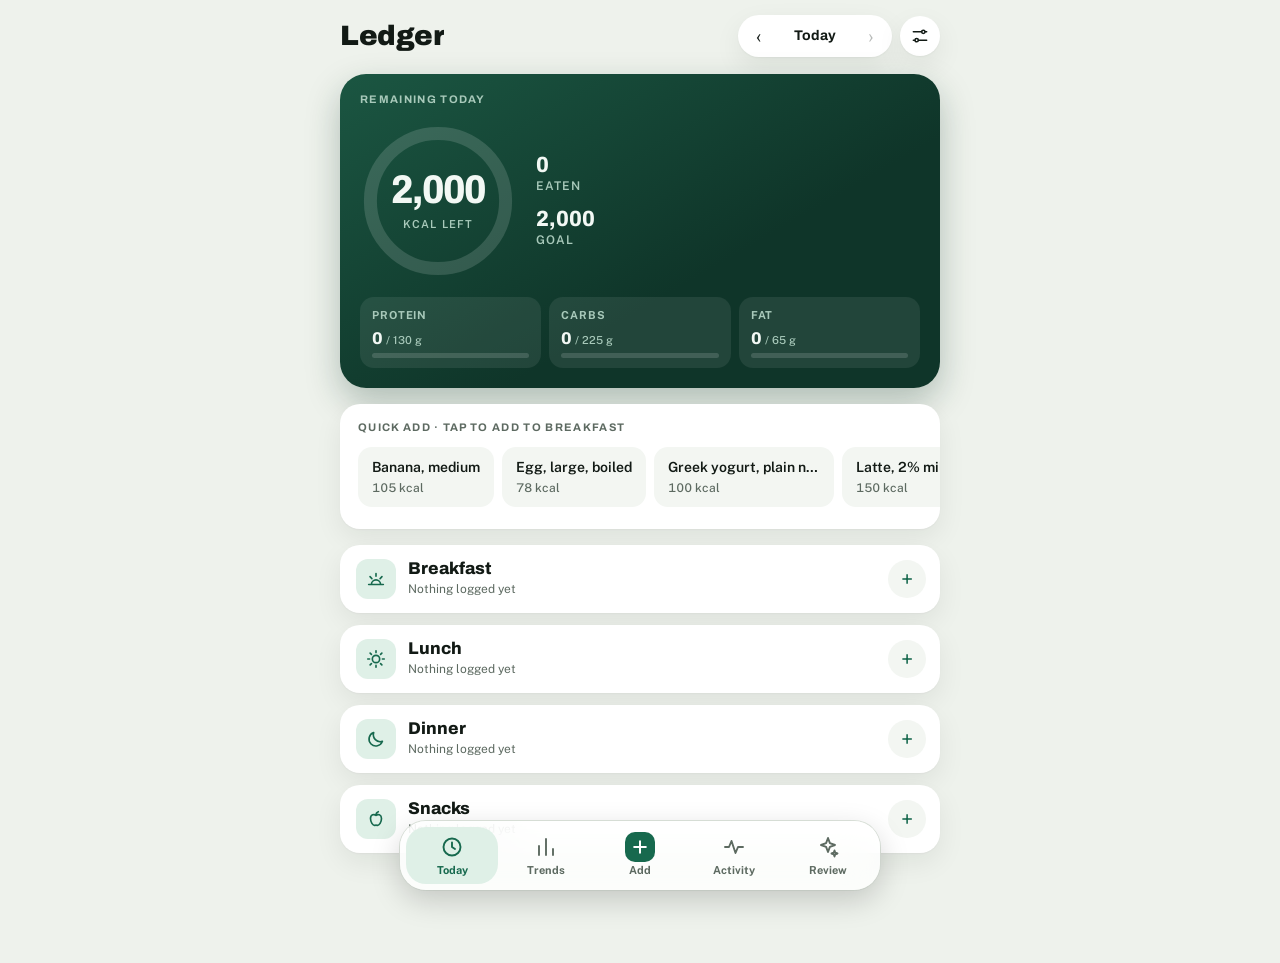
==== index.html @ 37b5a897 "Add Describe it: AI estimates a meal from a written description in English or Swedish Co-Authored-By" ====
<!doctype html>
<html lang="en">
<head>
<meta charset="utf-8">
<meta name="viewport" content="width=device-width, initial-scale=1, viewport-fit=cover">
<title>Calorie Ledger</title>
<meta name="description" content="Log meals against a daily calorie and macro goal.">
<meta name="theme-color" content="#1b6a50">
<meta name="apple-mobile-web-app-capable" content="yes">
<meta name="mobile-web-app-capable" content="yes">
<meta name="apple-mobile-web-app-status-bar-style" content="default">
<meta name="apple-mobile-web-app-title" content="Ledger">
<link rel="manifest" href="manifest.webmanifest">
<link rel="apple-touch-icon" href="icons/icon-180.png">
<link rel="icon" type="image/png" sizes="192x192" href="icons/icon-192.png">
<link rel="preconnect" href="https://fonts.googleapis.com">
<link rel="preconnect" href="https://fonts.gstatic.com" crossorigin>
<link rel="stylesheet" href="https://fonts.googleapis.com/css2?family=Archivo:wdth,wght@62..125,400..900&family=Public+Sans:wght@400;500;600;700&display=swap">
<style>
/* Layout: phone-first app. Four views (Today, Add, Trends, Settings) switched by a floating tab bar; Today leads with a deep-green summary card. */
:root{
  --paper:#eef2ec; --card:#ffffff; --ink:#121a15; --muted:#5d6a61; --line:#e0e7df; --field:#f3f6f2;
  --accent:#17694e; --accent-ink:#ffffff; --accent-soft:#dff0e7;
  --hero:#0f3529; --hero-2:#1b5642; --hero-fg:#f2f8f4; --hero-muted:#a8c9ba; --hero-track:rgba(255,255,255,.14); --hero-prog:#7be0b3; --hero-tile:rgba(255,255,255,.08);
  --protein:#c0396a; --carbs:#b98100; --fat:#2f7bc0; --protein-h:#ff9bb8; --carbs-h:#ffd166; --fat-h:#86c8ff;
  --warn:#c8402e; --warn-soft:#fbe7e3; --hero-warn:#ff9485;
  --bar:rgba(255,255,255,.82);
  --shadow:0 1px 2px rgba(18,26,21,.04),0 10px 28px rgba(18,26,21,.07);
  --display:"Archivo","Helvetica Neue",Arial,sans-serif;
  --body:"Public Sans",system-ui,-apple-system,"Segoe UI",sans-serif;
  --r:20px; --r-sm:12px; color-scheme:light;
}
@media (prefers-color-scheme: dark){:root{
  --paper:#0c100d; --card:#151b17; --ink:#e8eee9; --muted:#93a097; --line:#242d27; --field:#0f1411;
  --accent:#62cfa3; --accent-ink:#07160e; --accent-soft:#183125;
  --hero:#0f3327; --hero-2:#1a4f3d; --hero-tile:rgba(255,255,255,.07);
  --protein:#f07596; --carbs:#e6b53c; --fat:#62aee8;
  --warn:#ff7a68; --warn-soft:#3a1c18;
  --bar:rgba(21,27,23,.82);
  --shadow:0 0 0 1px rgba(255,255,255,.04); color-scheme:dark}}

*{box-sizing:border-box}
html{-webkit-text-size-adjust:100%}
body{margin:0;background:var(--paper);color:var(--ink);font:15px/1.5 var(--body);
  padding:calc(env(safe-area-inset-top,0px) + 14px) max(16px,env(safe-area-inset-right,0px)) calc(env(safe-area-inset-bottom,0px) + 110px) max(16px,env(safe-area-inset-left,0px))}
img{max-width:100%}
[hidden]{display:none!important}
.wrap{max-width:600px;margin:0 auto;display:grid;grid-template-columns:minmax(0,1fr);gap:16px}
button,input,select,textarea{font:inherit;color:inherit}
input,select,textarea{font-size:16px} /* 16px stops iOS from zooming into fields */
button{cursor:pointer;-webkit-tap-highlight-color:transparent}
:focus-visible{outline:2px solid var(--accent);outline-offset:2px}
.num{font-variant-numeric:tabular-nums}
.view{display:grid;grid-template-columns:minmax(0,1fr);gap:16px;animation:rise .28s ease both}
@keyframes rise{from{opacity:0;transform:translateY(8px)}to{opacity:1;transform:none}}

/* Top bar */
.top{display:flex;align-items:center;justify-content:space-between;gap:12px;min-height:44px}
h1{font:900 clamp(22px,6.4vw,28px)/1.05 var(--display);font-stretch:100%;letter-spacing:-.015em;margin:0;min-width:0;white-space:nowrap;overflow:hidden;text-overflow:ellipsis}
.datenav{flex:none}
.datenav{display:flex;align-items:center;gap:2px;background:var(--card);border-radius:999px;padding:3px;box-shadow:var(--shadow)}
.datenav .day{font:700 14px/1 var(--display);min-width:9ch;text-align:center;padding:0 2px}
.icon-btn{width:36px;height:36px;border-radius:50%;border:0;background:transparent;display:grid;place-items:center;font-size:20px;line-height:1}
.icon-btn:hover{background:var(--field)}
.icon-btn[disabled]{opacity:.3;cursor:default}
.pill-btn{border:0;background:var(--accent-soft);color:var(--accent);border-radius:999px;padding:8px 12px;font-size:13px;font-weight:700;margin-left:2px}
.pill-btn{display:none}
body[data-view="settings"] .datenav{display:none}

.card{background:var(--card);border-radius:var(--r);padding:18px;box-shadow:var(--shadow)}
.eyebrow{font:700 11px/1 var(--display);letter-spacing:.12em;text-transform:uppercase;color:var(--muted);margin:0 0 14px}

/* Hero summary */
.hero{background:linear-gradient(150deg,var(--hero-2),var(--hero) 62%);color:var(--hero-fg);border-radius:26px;padding:20px;box-shadow:0 14px 34px rgba(15,53,41,.28);display:grid;gap:18px}
.hero .eyebrow{color:var(--hero-muted);margin:0}
.ringbox{display:flex;align-items:center;gap:20px}
.ring{width:156px;height:156px;flex:none;position:relative}
.ring svg{width:100%;height:100%;transform:rotate(-90deg)}
.ring .track{stroke:var(--hero-track)}
.ring .prog{stroke:var(--hero-prog);transition:stroke-dashoffset .7s cubic-bezier(.2,.8,.2,1)}
.ring.over .prog{stroke:var(--hero-warn)}
.ring .center{position:absolute;inset:0;display:grid;place-content:center;text-align:center}
.ring .big{font:800 40px/1 var(--display);font-stretch:88%;letter-spacing:-.02em}
.ring .sub{font-size:11px;color:var(--hero-muted);text-transform:uppercase;letter-spacing:.1em;margin-top:6px;font-weight:600}
.ring.over .big{color:var(--hero-warn)}
.stats{display:grid;gap:12px;min-width:0;flex:1}
.stats div{display:grid}
.stats b{font:800 22px/1.1 var(--display);font-stretch:92%}
.stats span{font-size:12px;color:var(--hero-muted);text-transform:uppercase;letter-spacing:.08em;font-weight:600}
.macros{display:grid;grid-template-columns:repeat(3,minmax(0,1fr));gap:8px}
.macro{background:var(--hero-tile);border-radius:14px;padding:10px 12px;display:grid;gap:6px;min-width:0}
.macro .nm{font-size:11px;text-transform:uppercase;letter-spacing:.08em;color:var(--hero-muted);font-weight:700}
.macro .v{font:800 17px/1 var(--display)}
.macro .v small{font:500 11px var(--body);color:var(--hero-muted)}
.bar{height:5px;border-radius:3px;background:var(--hero-track);overflow:hidden}
.bar i{display:block;height:100%;border-radius:3px;transition:width .5s ease}

/* Activity */
.act-grid{display:grid;grid-template-columns:repeat(2,minmax(0,1fr));gap:12px}
.act-tile{background:var(--card);border-radius:var(--r);padding:16px;box-shadow:var(--shadow);display:grid;gap:4px}
.act-tile b{font:800 28px/1 var(--display);font-stretch:92%}
.act-tile b small{font:600 13px var(--body);color:var(--muted)}
.act-tile span{font-size:11px;color:var(--muted);text-transform:uppercase;letter-spacing:.08em;font-weight:700}
.act-tile .mbar{margin-top:6px}
.act-tile em{font-style:normal;font-size:12px;color:var(--muted)}
.act-hero{background:linear-gradient(150deg,var(--hero-2),var(--hero) 62%);color:var(--hero-fg);box-shadow:0 14px 34px rgba(15,53,41,.28)}
.act-hero span,.act-hero em,.act-hero b small{color:var(--hero-muted)}
.act-hero .mbar{background:var(--hero-track)}
.act-hero .mbar i{background:var(--hero-prog)}
.tl svg{display:block;width:100%;height:auto}
.tl text{fill:var(--muted);font:10px var(--body)}
.tl .c1{fill:var(--line)} .tl .c2{fill:color-mix(in srgb,var(--accent) 22%,var(--line))} .tl .c3{fill:color-mix(in srgb,var(--accent) 50%,var(--line))} .tl .c4{fill:var(--accent)} .tl .c5{fill:var(--carbs)}
.tl .wk{fill:none;stroke:var(--ink);stroke-width:2;stroke-linecap:round}
.legend{display:flex;flex-wrap:wrap;gap:6px 14px;font-size:12px;color:var(--muted);margin-top:10px}
.legend i{display:inline-block;width:10px;height:10px;border-radius:3px;margin-right:5px;vertical-align:-1px}
.stackbar{display:flex;height:14px;border-radius:7px;overflow:hidden;background:var(--line)}
.stackbar i{display:block;height:100%}
.zone{display:grid;grid-template-columns:auto minmax(0,1fr) auto;gap:8px;align-items:center;font-size:14px;padding:6px 0}
.zone i{width:10px;height:10px;border-radius:3px}
.zone b{font:800 14px var(--display)}
.wo{display:grid;grid-template-columns:auto minmax(0,1fr);gap:12px;align-items:center;padding:12px 0;border-top:1px solid var(--line)}
.wo:first-of-type{border-top:0;padding-top:0}
.wo:last-child{padding-bottom:0}
.wo h4{margin:0;font:800 16px/1.2 var(--display)}
.wo .when{font-size:12px;color:var(--muted)}
.wo .facts{display:flex;flex-wrap:wrap;gap:6px;margin-top:6px}
.wo .facts span{background:var(--field);border-radius:999px;padding:3px 10px;font-size:12px;font-weight:700}
.wo .facts span.int{background:var(--accent-soft);color:var(--accent);text-transform:capitalize}
.balance{display:grid;gap:10px}
.balance .row{display:grid;grid-template-columns:64px minmax(0,1fr) auto;gap:10px;align-items:center;font-size:13px}
.balance .row b{font:800 15px var(--display)}
.balance .mbar{height:10px;border-radius:5px}
.balance .mbar i{border-radius:5px}
.balance .burn i{background:var(--carbs)}
.gear{width:40px;height:40px;border-radius:50%;border:0;background:var(--card);display:grid;place-items:center;box-shadow:var(--shadow);flex:none}
.gear svg{width:20px;height:20px;stroke:var(--ink);fill:none;stroke-width:1.8;stroke-linecap:round;stroke-linejoin:round}
.gear[aria-pressed="true"]{background:var(--accent-soft)}
.gear[aria-pressed="true"] svg{stroke:var(--accent)}
.top-right{display:flex;align-items:center;gap:8px;flex:none}
button.day{border:0;background:none}

/* Oura card */
.body-head{display:flex;justify-content:space-between;align-items:baseline;gap:10px;margin-bottom:12px}
.body-head .eyebrow{margin:0}
.body-head span{font-size:12px;color:var(--muted)}
.vitals{display:grid;grid-template-columns:repeat(4,minmax(0,1fr));gap:8px}
.vital{background:var(--field);border-radius:14px;padding:10px 8px;text-align:center;display:grid;gap:3px;min-width:0}
.vital b{font:800 20px/1 var(--display)}
.vital b small{font:600 11px var(--body);color:var(--muted)}
.vital span{font-size:10px;text-transform:uppercase;letter-spacing:.08em;color:var(--muted);font-weight:700}
.vital.good b{color:var(--accent)}
.vital.bad b{color:var(--warn)}
.adjust{margin-top:12px;background:var(--accent-soft);border-radius:14px;padding:14px;display:grid;gap:8px}
.adjust .t{font:700 11px/1 var(--display);letter-spacing:.12em;text-transform:uppercase;color:var(--accent)}
.adjust .big{font:800 19px/1.25 var(--display)}
.adjust ul{margin:0;padding-left:18px;font-size:13px;line-height:1.45}
.adjust.flat{background:var(--field)}
.adjust.flat .t{color:var(--muted)}

/* Quick add */
.chips{display:flex;gap:8px;overflow-x:auto;margin:0 -18px;padding:2px 18px 4px;scrollbar-width:none;-webkit-overflow-scrolling:touch}
.chips::-webkit-scrollbar{display:none}
.chip{flex:none;border:0;background:var(--field);border-radius:14px;padding:10px 14px;font-size:14px;font-weight:600;display:grid;gap:1px;text-align:left;max-width:180px}
.chip span{white-space:nowrap;overflow:hidden;text-overflow:ellipsis}
.chip:hover{background:var(--accent-soft)}
.chip:active{transform:scale(.97)}
.chip small{color:var(--muted);font-weight:500;font-size:12px}
.chips-label{font:700 11px/1 var(--display);letter-spacing:.12em;text-transform:uppercase;color:var(--muted);margin:0 0 12px}

/* Meals */
.meals{display:grid;gap:12px}
.mealcard{background:var(--card);border-radius:var(--r);padding:14px 14px 14px 16px;box-shadow:var(--shadow)}
.meal-head{display:flex;align-items:center;gap:12px}
.meal-ico{width:40px;height:40px;border-radius:12px;background:var(--accent-soft);display:grid;place-items:center;flex:none}
.meal-ico svg{width:22px;height:22px;stroke:var(--accent);fill:none;stroke-width:1.8;stroke-linecap:round;stroke-linejoin:round}
.meal-head h3{font:800 17px/1.2 var(--display);margin:0}
.meal-head .sub{font-size:12px;color:var(--muted)}
.meal-head .grow{flex:1;min-width:0}
.meal-head .add{width:38px;height:38px;border-radius:50%;border:0;background:var(--field);color:var(--accent);font-size:22px;line-height:1;display:grid;place-items:center;flex:none}
.meal-head .add:hover{background:var(--accent-soft)}
.entries{list-style:none;margin:12px 0 0;padding:0}
.entry{display:grid;grid-template-columns:minmax(0,1fr) auto auto;gap:8px;align-items:center;padding:10px 0;border-top:1px solid var(--line)}
.entry .nm{min-width:0;overflow-wrap:anywhere;font-weight:600;line-height:1.3}
.entry .mac{font-size:12px;color:var(--muted);font-weight:400;margin-top:2px}
.entry .mac i{font-style:normal;font-weight:700}
.entry .k{font:800 16px/1 var(--display);text-align:right}
.entry .k small{display:block;font:500 10px var(--body);color:var(--muted);text-transform:uppercase;letter-spacing:.08em;margin-top:2px}
.entry .del{border:0;background:none;color:var(--muted);width:32px;height:32px;border-radius:50%;font-size:18px;margin-right:-6px}
.entry .del:hover{background:var(--warn-soft);color:var(--warn)}

/* Add view */
.tools{display:grid;grid-template-columns:repeat(3,minmax(0,1fr));gap:10px}
@media (max-width:520px){.tool-btn{padding:14px 12px}.tool-btn small{display:none}.tool-btn b{font-size:15px}}
.tool-btn{display:grid;gap:10px;border:0;background:var(--card);border-radius:var(--r);padding:16px;text-align:left;min-width:0;box-shadow:var(--shadow)}
.tool-btn:active{transform:scale(.98)}
.tool-btn[aria-expanded="true"]{background:var(--accent);color:var(--accent-ink)}
.tool-btn .ico{width:44px;height:44px;border-radius:14px;background:var(--accent-soft);display:grid;place-items:center}
.tool-btn svg{width:24px;height:24px;stroke:var(--accent);fill:none;stroke-width:1.8;stroke-linecap:round;stroke-linejoin:round}
.tool-btn b{display:block;font:800 16px/1.2 var(--display)}
.tool-btn small{display:block;font-size:12px;color:var(--muted);line-height:1.35;margin-top:2px}
.tool-btn[aria-expanded="true"] small{color:inherit;opacity:.8}
.panel{display:grid;gap:12px}
.panel h3{margin:0;font:800 17px/1.2 var(--display)}
.vh{position:absolute;width:1px;height:1px;overflow:hidden;clip:rect(0 0 0 0);white-space:nowrap}
.drop{display:flex;align-items:center;gap:14px;border:2px dashed var(--line);border-radius:16px;padding:12px;cursor:pointer;background:var(--field)}
.drop:hover,.drop.over{border-color:var(--accent)}
input[type=file]:focus-visible + .drop{outline:2px solid var(--accent);outline-offset:2px}
.drop img{width:64px;height:64px;object-fit:cover;border-radius:12px;flex:none}
.drop .ph{width:64px;height:64px;border-radius:12px;flex:none;display:grid;place-items:center;background:var(--accent-soft)}
.drop .ph svg{width:28px;height:28px;stroke:var(--accent);fill:none;stroke-width:1.8}
.drop b{display:block}
.drop > span > span{display:block;font-size:12px;color:var(--muted)}
.inline{display:flex;gap:8px;flex-wrap:wrap;align-items:end}
.inline .field{flex:1 1 160px}
.msg{font-size:13px;line-height:1.45;margin:0}
.msg.err{color:var(--warn)}
.msg.ok{color:var(--accent);font-weight:600}
.msg + .msg,.msg + .drop,.msg + button,.drop + button{margin-top:10px}
.working{display:flex;align-items:center;gap:10px;font-size:13px;color:var(--muted)}
.spin{width:16px;height:16px;border:2px solid var(--line);border-top-color:var(--accent);border-radius:50%;animation:spin .8s linear infinite;flex:none}
@keyframes spin{to{transform:rotate(360deg)}}

.addform{display:grid;gap:14px}
.field{display:grid;gap:5px;min-width:0}
.field label{font-size:12px;font-weight:600;color:var(--muted)}
.field input,.field select{width:100%;border:1.5px solid transparent;background:var(--field);border-radius:var(--r-sm);padding:11px 12px;min-width:0}
.field input:focus,.field select:focus,textarea:focus{border-color:var(--accent);outline:none;background:var(--card)}
.search input{padding-left:40px;background-image:url("data:image/svg+xml,%3Csvg xmlns='http://www.w3.org/2000/svg' viewBox='0 0 24 24' fill='none' stroke='%237b877f' stroke-width='2' stroke-linecap='round'%3E%3Ccircle cx='11' cy='11' r='6.5'/%3E%3Cpath d='M16 16l4.5 4.5'/%3E%3C/svg%3E");background-repeat:no-repeat;background-position:12px center;background-size:18px}
.qty{display:grid;grid-template-columns:90px minmax(0,1fr) 130px;gap:10px}
.qty.nounit{grid-template-columns:90px minmax(0,1fr)}
.qty.nounit .unitfield{display:none}
.grid-nums{display:grid;grid-template-columns:repeat(4,minmax(0,1fr));gap:10px}
@media (max-width:520px){.grid-nums{grid-template-columns:repeat(2,minmax(0,1fr))}.qty{grid-template-columns:80px minmax(0,1fr)}.qty .mealfield{grid-column:1/-1}.qty.nounit .mealfield{grid-column:auto}}
.namefield{position:relative}
.suggest{position:absolute;z-index:5;left:0;right:0;top:100%;margin-top:6px;background:var(--card);border:1px solid var(--line);border-radius:16px;box-shadow:0 14px 36px rgba(0,0,0,.2);max-height:340px;overflow:auto;padding:6px}
.suggest button{display:flex;justify-content:space-between;gap:10px;width:100%;text-align:left;border:0;background:none;padding:10px;border-radius:10px;font-size:14px}
.suggest button:hover,.suggest button:focus{background:var(--accent-soft);outline:none}
.suggest small{color:var(--muted);white-space:nowrap}
.suggest .alt{display:block;font-size:12px;color:var(--muted);white-space:normal}
.suggest .tag{font-size:10px;text-transform:uppercase;letter-spacing:.08em;color:var(--accent);margin-right:6px;font-weight:700}
.suggest .head{font-size:11px;text-transform:uppercase;letter-spacing:.1em;color:var(--muted);padding:8px 10px 4px;font-weight:700}
.suggest .online{color:var(--accent);font-weight:700;justify-content:flex-start;gap:8px}
.suggest .note{font-size:12px;color:var(--muted);padding:6px 10px;margin:0}
.suggest .working{padding:10px}
.primary{background:var(--accent);color:var(--accent-ink);border:0;border-radius:14px;padding:13px 18px;font-weight:700}
.primary:hover{filter:brightness(1.07)}
.primary:active{transform:scale(.98)}
.primary[disabled]{opacity:.5;cursor:default;filter:none}
.primary.wide{width:100%;font-size:16px;padding:15px 18px}
.ghost{border:0;background:var(--field);border-radius:14px;padding:12px 14px;font-weight:600;font-size:14px}
.ghost:hover{background:var(--accent-soft)}
.hint{font-size:12px;color:var(--muted)}

/* AI results */
.items{display:grid;gap:8px}
.item{display:grid;grid-template-columns:auto minmax(0,1fr);gap:4px 10px;align-items:start;background:var(--field);border-radius:14px;padding:10px}
.item.off{opacity:.5}
.item input[type=checkbox]{margin-top:10px;width:20px;height:20px;accent-color:var(--accent)}
.item .nm-row{display:flex;gap:8px;align-items:baseline;flex-wrap:wrap}
.item .nm-row input{flex:1 1 180px;font-weight:600}
.item .portion{font-size:12px;color:var(--muted)}
.item .nums{display:grid;grid-template-columns:repeat(4,minmax(0,1fr));gap:6px;margin-top:6px}
.item input.sm{width:100%;border:1px solid var(--line);background:var(--card);border-radius:8px;padding:6px 7px;min-width:0}
.item label.u{font-size:10px;text-transform:uppercase;letter-spacing:.08em;color:var(--muted);display:grid;gap:2px}
.conf{display:inline-block;font-size:11px;font-weight:700;letter-spacing:.06em;text-transform:uppercase;padding:2px 8px;border-radius:999px;background:var(--accent-soft);color:var(--accent)}
.conf.low{background:var(--warn-soft);color:var(--warn)}
.res-foot{display:flex;flex-wrap:wrap;justify-content:space-between;align-items:center;gap:10px;margin-top:10px}
.res-foot .tot{font-weight:700}
textarea.note{width:100%;border:1.5px solid transparent;background:var(--field);border-radius:var(--r-sm);padding:11px 12px;resize:vertical;min-height:46px}

/* Trends */
.tiles{display:grid;grid-template-columns:repeat(3,minmax(0,1fr));gap:12px}
.tile{background:var(--card);border-radius:var(--r);padding:14px;box-shadow:var(--shadow);display:grid;gap:4px}
.tile b{font:800 24px/1 var(--display);font-stretch:92%}
.tile b small{font:500 12px var(--body);color:var(--muted)}
.tile span{font-size:11px;color:var(--muted);text-transform:uppercase;letter-spacing:.08em;font-weight:700}
.week-head{display:flex;justify-content:space-between;align-items:baseline;flex-wrap:wrap;gap:6px 16px;margin-bottom:6px}
.week-head .avg{font-size:13px;color:var(--muted)}
.chart svg{display:block;width:100%;height:auto}
.chart text{fill:var(--muted);font:11px var(--body)}
.chart .val{fill:var(--ink);font-weight:700;font-size:10px}
.chart .gridl{stroke:var(--line)}
.chart .goal{stroke:var(--ink);stroke-dasharray:5 4;stroke-width:1.5}
.chart .goal-t{fill:var(--ink);font-weight:700}
.chart .b{fill:var(--accent);opacity:.45;cursor:pointer}
.chart .b.over{fill:var(--warn)}
.chart .b.sel{opacity:1}
.chart .dl.sel{fill:var(--ink);font-weight:700}

/* Micronutrients */
.micro-grid{display:grid;gap:12px}
.mrow{display:grid;gap:5px}
.mrow .mtop{display:flex;justify-content:space-between;align-items:baseline;gap:10px;font-size:14px}
.mrow .mtop b{font-weight:700}
.mrow .mtop span{color:var(--muted);font-size:13px}
.mrow .mtop .pc{font:800 13px/1 var(--display);color:var(--ink);margin-left:8px}
.mbar{height:6px;border-radius:3px;background:var(--line);overflow:hidden}
.mbar i{display:block;height:100%;border-radius:3px;background:var(--accent);transition:width .4s ease}
.mrow.lowish .mbar i{background:var(--carbs)}
.mrow.over .mbar i{background:var(--warn)}
.mrow.over .pc{color:var(--warn)}
.msub{font:700 11px/1 var(--display);letter-spacing:.12em;text-transform:uppercase;color:var(--muted);margin:8px 0 0}

/* Nutrition Facts label */
.label{background:var(--card);border:2px solid var(--ink);padding:8px 12px 12px;font-family:var(--display);color:var(--ink);border-radius:4px}
.label h2{font:900 38px/1 var(--display);font-stretch:70%;margin:0;letter-spacing:-.01em}
.label .date{font:400 14px/1.3 var(--body);border-bottom:1px solid var(--ink);padding:2px 0 4px}
.label .thick{border-top:10px solid var(--ink);margin-top:2px}
.label .med{border-top:5px solid var(--ink)}
.label .amt{font-weight:800;font-size:12px;padding-top:4px}
.label .cal{display:flex;justify-content:space-between;align-items:baseline;padding-bottom:2px}
.label .cal span:first-child{font:900 26px/1.1 var(--display);font-stretch:85%}
.label .cal span:last-child{font:900 38px/1 var(--display);font-stretch:85%}
.label .dvh{font-weight:800;font-size:12px;text-align:right;padding:3px 0;border-bottom:1px solid var(--ink)}
.label .ln{display:flex;justify-content:space-between;font-size:14px;padding:3px 0;border-bottom:1px solid var(--ink)}
.label .ln b,.label .ln .pct{font-weight:800}
.label .ln .pct.hi{color:var(--warn)}
.label .ln.last{border-bottom:0}
.label .foot{font:400 11px/1.4 var(--body);padding-top:6px}

/* Review */
.rv-head{display:flex;align-items:center;gap:16px}
.score{width:92px;height:92px;flex:none;position:relative}
.score svg{width:100%;height:100%;transform:rotate(-90deg)}
.score .track{stroke:var(--line)}
.score .prog{stroke:var(--accent)}
.score.mid .prog{stroke:var(--carbs)}
.score.low .prog{stroke:var(--warn)}
.score .n{position:absolute;inset:0;display:grid;place-content:center;text-align:center;font:800 28px/1 var(--display)}
.score .n small{display:block;font:600 10px var(--body);color:var(--muted);letter-spacing:.08em;text-transform:uppercase;margin-top:3px}
.rv-head h2{font:800 20px/1.2 var(--display);margin:0;text-wrap:balance}
.rv-head p{margin:4px 0 0;font-size:12px;color:var(--muted)}
.rv-sec{display:grid;gap:10px}
.rv-sec h3{font:700 11px/1 var(--display);letter-spacing:.12em;text-transform:uppercase;color:var(--muted);margin:0}
.rv-list{list-style:none;margin:0;padding:0;display:grid;gap:8px}
.rv-list li{display:grid;grid-template-columns:auto minmax(0,1fr);gap:10px;align-items:start;line-height:1.4}
.rv-list li::before{content:"";width:8px;height:8px;border-radius:50%;background:var(--accent);margin-top:7px}
.gap{background:var(--field);border-radius:14px;padding:12px 14px;display:grid;gap:6px}
.gap b{font:800 16px/1.2 var(--display)}
.gap p{margin:0;font-size:14px;line-height:1.45}
.gap .foods{display:flex;flex-wrap:wrap;gap:6px;margin-top:2px}
.gap .foods span{background:var(--accent-soft);color:var(--accent);border-radius:999px;padding:4px 10px;font-size:12px;font-weight:700}
.next{background:var(--accent-soft);border-radius:14px;padding:14px;line-height:1.45}
.next b{display:block;font:700 11px/1 var(--display);letter-spacing:.12em;text-transform:uppercase;color:var(--accent);margin-bottom:6px}
.stale{background:var(--warn-soft);color:var(--warn);border-radius:12px;padding:10px 12px;font-size:13px;font-weight:600}

/* Settings */
.two{display:grid;grid-template-columns:repeat(2,minmax(0,1fr));gap:10px}
.sugg{background:var(--accent-soft);border-radius:14px;padding:14px;display:grid;gap:10px}
.sugg b.t{font:700 11px/1 var(--display);letter-spacing:.12em;text-transform:uppercase;color:var(--accent)}
.sugg .nums{font:800 18px/1.3 var(--display)}
.sugg p{margin:0;font-size:13px;line-height:1.45}
.stack{display:grid;gap:14px}
.three{display:grid;grid-template-columns:repeat(3,minmax(0,1fr));gap:10px}
.row-btns{display:flex;gap:8px;flex-wrap:wrap}
.keystate{font-size:12px;font-weight:600}
.keystate.on{color:var(--accent)}
.keystate.off{color:var(--muted)}
.credit{font-size:12px;color:var(--muted);text-align:center;margin:0}
.credit a{color:inherit}

/* Tab bar */
.tabbar{position:fixed;left:50%;transform:translateX(-50%);bottom:calc(env(safe-area-inset-bottom,0px) + 10px);width:min(480px,calc(100% - 20px));z-index:40;
  display:grid;grid-template-columns:repeat(5,1fr);gap:2px;padding:6px;border-radius:26px;background:var(--bar);
  -webkit-backdrop-filter:saturate(1.6) blur(18px);backdrop-filter:saturate(1.6) blur(18px);box-shadow:0 10px 30px rgba(0,0,0,.18),0 0 0 1px var(--line)}
.tabbar button{border:0;background:none;border-radius:20px;padding:8px 4px 6px;display:grid;justify-items:center;gap:3px;font-size:11px;font-weight:700;color:var(--muted)}
.tabbar svg{width:24px;height:24px;stroke:currentColor;fill:none;stroke-width:1.9;stroke-linecap:round;stroke-linejoin:round}
.tabbar button[aria-current="page"]{color:var(--accent);background:var(--accent-soft)}
.tabbar button.plus .bubble{width:30px;height:30px;border-radius:10px;background:var(--accent);display:grid;place-items:center;margin:-3px 0}
.tabbar button.plus .bubble svg{stroke:var(--accent-ink);width:20px;height:20px;stroke-width:2.4}

/* Scanner overlay */
.scanner{position:fixed;inset:0;z-index:50;background:#000;display:grid;grid-template-rows:1fr auto}
.scanner video{width:100%;height:100%;object-fit:cover;grid-row:1/3;grid-column:1}
.scan-frame{grid-row:1;grid-column:1;align-self:center;justify-self:center;width:min(80vw,420px);aspect-ratio:1.8;border:3px solid #fff;border-radius:18px;box-shadow:0 0 0 100vmax rgba(0,0,0,.45);position:relative}
.scan-frame::after{content:"";position:absolute;left:8%;right:8%;top:50%;height:2px;background:#7be0b3;box-shadow:0 0 12px #7be0b3;animation:sweep 1.6s ease-in-out infinite alternate}
@keyframes sweep{from{transform:translateY(-38px)}to{transform:translateY(38px)}}
.scan-bar{grid-row:2;grid-column:1;position:relative;padding:16px 16px calc(16px + env(safe-area-inset-bottom,0px));background:rgba(0,0,0,.72);color:#fff;display:grid;gap:12px;text-align:center}
.scan-bar p{margin:0;font-size:15px}
.scan-bar .row-btns{justify-content:center}
.scan-bar button{border:1px solid rgba(255,255,255,.5);background:transparent;color:#fff;border-radius:999px;padding:10px 22px;font-weight:600}

/* Toast */
.toast{position:fixed;left:50%;bottom:calc(env(safe-area-inset-bottom,0px) + 92px);transform:translate(-50%,20px);background:var(--ink);color:var(--paper);padding:11px 14px 11px 16px;border-radius:14px;display:flex;align-items:center;gap:14px;font-size:14px;opacity:0;pointer-events:none;transition:.25s;max-width:calc(100% - 32px);z-index:60;box-shadow:0 10px 30px rgba(0,0,0,.25)}
.toast.show{opacity:1;transform:translate(-50%,0);pointer-events:auto}
.toast button{border:0;background:none;color:var(--paper);font-weight:700;text-decoration:underline;padding:4px}
@media (prefers-reduced-motion:reduce){*{transition:none!important;animation:none!important}}
</style>
</head>
<body data-view="today">
<div class="wrap">
  <header class="top">
    <h1 id="viewTitle">Calorie Ledger</h1>
    <div class="top-right">
      <div class="datenav">
        <button class="icon-btn" id="prev" aria-label="Previous day">‹</button>
        <button type="button" class="day" id="dayLabel" title="Back to today">Today</button>
        <button class="icon-btn" id="next" aria-label="Next day">›</button>
        <button class="pill-btn" id="today">Today</button>
      </div>
      <button type="button" class="gear" id="settingsBtn" aria-label="Settings" aria-pressed="false"><svg viewBox="0 0 24 24"><path d="M4 7h10M18 7h2M4 17h2M10 17h10"/><circle cx="16" cy="7" r="2"/><circle cx="8" cy="17" r="2"/></svg></button>
    </div>
  </header>

  <!-- TODAY -->
  <main class="view" id="view-today">
    <section class="hero" aria-label="Daily summary">
      <p class="eyebrow" id="ringEyebrow">Remaining today</p>
      <div class="ringbox">
        <div class="ring" id="ring">
          <svg viewBox="0 0 120 120"><circle class="track" cx="60" cy="60" r="52" fill="none" stroke-width="10"/><circle class="prog" id="ringProg" cx="60" cy="60" r="52" fill="none" stroke-width="10" stroke-linecap="round"/></svg>
          <div class="center"><div class="big num" id="ringBig">0</div><div class="sub" id="ringSub">kcal left</div></div>
        </div>
        <div class="stats num" id="stats"></div>
      </div>
      <div class="macros" id="macros"></div>
    </section>

    <section class="card" id="bodyCard" hidden></section>

    <section class="card">
      <p class="chips-label" id="chipsLabel">Quick add</p>
      <div class="chips" id="chips"></div>
    </section>

    <div class="meals" id="meals"></div>
  </main>

  <!-- ADD -->
  <main class="view" id="view-add" hidden>
    <div class="tools">
      <button type="button" class="tool-btn" id="openBarcode" aria-expanded="false" aria-controls="panelBarcode">
        <span class="ico"><svg viewBox="0 0 24 24"><path d="M3 7V4h3M18 4h3v3M21 17v3h-3M6 20H3v-3M7 8v8M10 8v8M13 8v8M16 8v8"/></svg></span>
        <span><b>Scan barcode</b><small>Swedish and international products</small></span>
      </button>
      <button type="button" class="tool-btn" id="openPhoto" aria-expanded="false" aria-controls="panelPhoto">
        <span class="ico"><svg viewBox="0 0 24 24"><path d="M4 8h3l2-3h6l2 3h3v11H4z"/><circle cx="12" cy="13" r="3.5"/></svg></span>
        <span><b>Snap a meal</b><small>AI estimates from a photo</small></span>
      </button>
      <button type="button" class="tool-btn" id="openText" aria-expanded="false" aria-controls="panelText">
        <span class="ico"><svg viewBox="0 0 24 24"><path d="M4 5h16v11H9l-5 4zM8 9h8M8 12h5"/></svg></span>
        <span><b>Describe it</b><small>AI estimates from your words</small></span>
      </button>
    </div>

    <section class="card panel" id="panelBarcode" hidden>
      <h3>Scan a barcode</h3>
      <button type="button" class="primary wide" id="startScan">Open camera scanner</button>
      <input type="file" id="bcFile" class="vh" accept="image/*">
      <label class="drop" for="bcFile" id="bcDrop">
        <span class="ph"><svg viewBox="0 0 24 24"><path d="M4 5h16v14H4zM8 15l3-3 2 2 3-4 2 5"/></svg></span>
        <span><b>Or use a photo of the barcode</b><span>From your camera roll or files.</span></span>
      </label>
      <div class="inline">
        <div class="field"><label for="bcCode">Or type the number</label><input id="bcCode" inputmode="numeric" autocomplete="off" placeholder="e.g. 3017624010701"></div>
        <button type="button" class="ghost" id="bcLookup">Look up</button>
      </div>
      <div id="bcOut"></div>
    </section>

    <section class="card panel" id="panelPhoto" hidden>
      <h3>Estimate a meal from a photo</h3>
      <div id="photoNoKey" hidden><p class="msg">Meal photos need a free Google Gemini key. <button type="button" class="ghost" id="gotoKey" style="margin-left:6px">Add your key</button></p></div>
      <input type="file" id="mealFile" class="vh" accept="image/*">
      <label class="drop" for="mealFile" id="mealDrop">
        <span class="ph" id="mealThumb"><svg viewBox="0 0 24 24"><path d="M4 8h3l2-3h6l2 3h3v11H4z"/><circle cx="12" cy="13" r="3.5"/></svg></span>
        <span><b id="mealDropTitle">Take or choose a photo of your meal</b><span>Shoot from above with the whole plate in view.</span></span>
      </label>
      <div class="field"><label for="mealNote">Anything the photo can't show (optional)</label><textarea id="mealNote" class="note" rows="1" placeholder="e.g. cooked in butter, large bowl, dressing on the side"></textarea></div>
      <div class="inline"><button type="button" class="primary" id="mealGo" disabled>Estimate calories</button><button type="button" class="ghost" id="mealStop" hidden>Stop</button></div>
      <div id="mealOut"></div>
    </section>

    <section class="card panel" id="panelText" hidden>
      <h3>Describe what you ate</h3>
      <div id="textNoKey" hidden><p class="msg">This needs a free Google Gemini key. <button type="button" class="ghost" id="textGotoKey" style="margin-left:6px">Add your key</button></p></div>
      <div class="field"><label for="descText">In English or Swedish. Amounts help, but aren't required.</label><textarea id="descText" class="note" rows="3" placeholder="e.g. två stekta ägg, en skiva rågbröd med smör och ost, ett glas mjölk"></textarea></div>
      <div class="inline"><button type="button" class="primary" id="descGo" disabled>Estimate calories</button><button type="button" class="ghost" id="descStop" hidden>Stop</button></div>
      <div id="descOut"></div>
    </section>

    <section class="card">
      <form class="addform" id="addForm" autocomplete="off">
        <div class="field namefield search">
          <label for="fName">Food</label>
          <input id="fName" placeholder="Search foods, or type your own" enterkeyhint="search" required>
          <div class="suggest" id="suggest" hidden></div>
        </div>
        <div class="qty nounit" id="qtyRow">
          <div class="field"><label for="fServ" id="fServLabel">Servings</label><input id="fServ" type="number" min="0" step="any" value="1" inputmode="decimal"></div>
          <div class="field unitfield"><label for="fUnit">Unit</label><select id="fUnit"></select></div>
          <div class="field mealfield"><label for="fMeal">Meal</label>
            <select id="fMeal"><option value="breakfast">Breakfast</option><option value="lunch">Lunch</option><option value="dinner">Dinner</option><option value="snacks">Snacks</option></select>
          </div>
        </div>
        <div class="grid-nums">
          <div class="field"><label for="fKcal" id="fKcalLabel">Calories / serving</label><input id="fKcal" type="number" min="0" step="any" inputmode="decimal" required></div>
          <div class="field"><label for="fP">Protein (g)</label><input id="fP" type="number" min="0" step="any" inputmode="decimal"></div>
          <div class="field"><label for="fC">Carbs (g)</label><input id="fC" type="number" min="0" step="any" inputmode="decimal"></div>
          <div class="field"><label for="fF">Fat (g)</label><input id="fF" type="number" min="0" step="any" inputmode="decimal"></div>
        </div>
        <button class="primary wide" id="addBtn" type="submit">Add to Breakfast</button>
        <span class="hint" id="servingHint">Type a food name in Swedish or English. Results come from the Swedish food database.</span>
      </form>
    </section>
  </main>

  <!-- TRENDS -->
  <main class="view" id="view-trends" hidden>
    <div class="tiles" id="tiles"></div>
    <section class="card">
      <div class="week-head">
        <p class="eyebrow" style="margin:0">7 days</p>
        <span class="avg num" id="avg"></span>
      </div>
      <div class="chart" id="chart"></div>
    </section>
    <section class="card">
      <div class="week-head"><p class="eyebrow" style="margin:0">Micronutrients</p><span class="avg" id="microDay"></span></div>
      <div id="micros2"></div>
    </section>
    <section class="label" aria-label="Nutrition facts for the day" id="label"></section>
  </main>

  <!-- ACTIVITY -->
  <main class="view" id="view-activity" hidden><div id="actOut" class="view" style="animation:none"></div></main>

  <!-- REVIEW -->
  <main class="view" id="view-review" hidden>
    <section class="card stack">
      <p class="eyebrow" style="margin:0">Coach setup</p>
      <div class="field"><label for="rvFocus">What are you optimising for?</label>
        <select id="rvFocus">
          <option value="overall energy and health">Overall energy and health</option>
          <option value="building muscle">Building muscle</option>
          <option value="losing fat while keeping muscle">Losing fat, keeping muscle</option>
          <option value="strength training performance">Strength training</option>
          <option value="endurance training performance">Endurance training</option>
          <option value="mental focus and steady energy">Mental focus</option>
        </select>
      </div>
      <div class="field"><label for="rvAbout">Anything about this day? (optional)</label><textarea id="rvAbout" class="note" rows="2" placeholder="e.g. trained legs this morning, slept badly, long run tomorrow"></textarea></div>
      <button type="button" class="primary wide" id="rvGo">Review my day</button>
      <div id="rvNoKey" hidden><p class="msg">Reviews need a free Google Gemini key. <button type="button" class="ghost" id="rvGotoKey" style="margin-left:6px">Add your key</button></p></div>
    </section>
    <div id="rvOut" class="view" style="animation:none"></div>
  </main>

  <!-- SETTINGS -->
  <main class="view" id="view-settings" hidden>
    <section class="card">
      <p class="eyebrow">About you</p>
      <form class="stack" id="profileForm">
        <div class="two">
          <div class="field"><label for="pfSex">Sex</label>
            <select id="pfSex"><option value="">Prefer not to say</option><option value="male">Male</option><option value="female">Female</option></select></div>
          <div class="field"><label for="pfAge">Age</label><input id="pfAge" type="number" min="10" max="110" step="1" inputmode="numeric" placeholder="years"></div>
        </div>
        <div class="two">
          <div class="field"><label for="pfUnits">Units</label>
            <select id="pfUnits"><option value="metric">Metric (kg, cm)</option><option value="imperial">Imperial (lb, ft)</option></select></div>
          <div class="field"><label for="pfWeight" id="pfWeightLabel">Weight (kg)</label><input id="pfWeight" type="number" min="0" step="any" inputmode="decimal"></div>
        </div>
        <div class="two" id="pfMetricH">
          <div class="field"><label for="pfHeight">Height (cm)</label><input id="pfHeight" type="number" min="0" step="any" inputmode="decimal"></div>
        </div>
        <div class="two" id="pfImperialH" hidden>
          <div class="field"><label for="pfFt">Height (ft)</label><input id="pfFt" type="number" min="0" step="1" inputmode="numeric"></div>
          <div class="field"><label for="pfIn">and inches</label><input id="pfIn" type="number" min="0" max="11.9" step="any" inputmode="decimal"></div>
        </div>
        <div class="field"><label for="pfActivity">Activity level</label>
          <select id="pfActivity">
            <option value="sedentary">Mostly sitting, little exercise</option>
            <option value="light">Light: exercise 1–2 days a week</option>
            <option value="moderate">Moderate: exercise 3–5 days a week</option>
            <option value="very">Very active: hard exercise 6–7 days a week</option>
            <option value="athlete">Athlete: training twice a day or physical job</option>
          </select></div>
        <div class="field"><label for="pfNotes">Diet, allergies or anything else the AI should know (optional)</label><textarea id="pfNotes" class="note" rows="2" placeholder="e.g. vegetarian, lactose intolerant, training for a half marathon"></textarea></div>
        <div class="row-btns">
          <button class="primary" type="submit">Save</button>
          <button class="ghost" type="button" id="pfCalc">Calculate my targets</button>
        </div>
        <div id="pfOut"></div>
        <span class="hint">Used to set your vitamin and mineral targets and to personalise the AI review. Stored on this device; sent to the AI only when you run a review or calculate targets with a key saved.</span>
      </form>
    </section>

    <section class="card">
      <p class="eyebrow">Daily targets</p>
      <form class="stack" id="targetForm">
        <div class="field"><label for="tGoal">Calories (kcal)</label><input id="tGoal" type="number" min="800" max="8000" step="10" inputmode="numeric" required></div>
        <div class="three">
          <div class="field"><label for="tP">Protein (g)</label><input id="tP" type="number" min="0" step="1" inputmode="numeric"></div>
          <div class="field"><label for="tC">Carbs (g)</label><input id="tC" type="number" min="0" step="1" inputmode="numeric"></div>
          <div class="field"><label for="tF">Fat (g)</label><input id="tF" type="number" min="0" step="1" inputmode="numeric"></div>
        </div>
        <div class="row-btns">
          <button class="primary" type="submit">Save targets</button>
          <button class="ghost" type="button" id="suggestMacros">Split 30 / 45 / 25</button>
        </div>
        <span class="hint">The split button sets protein, carbs and fat to 30%, 45% and 25% of your calorie goal.</span>
      </form>
    </section>

    <section class="card" id="ouraCard">
      <p class="eyebrow">Oura ring and device sync</p>
      <form class="stack" id="ouraForm">
        <div class="field"><label for="ghRepo">Your private GitHub repo</label><input id="ghRepo" autocomplete="off" autocapitalize="off" spellcheck="false" placeholder="Optimal1100/oura-data"></div>
        <div class="field"><label for="ghToken">GitHub token for that repo (Contents: Read and write)</label><input id="ghToken" type="password" autocomplete="off" spellcheck="false" placeholder="github_pat_…"></div>
        <div class="row-btns"><button class="primary" type="submit" id="ouraConnect">Connect</button><button class="ghost" type="button" id="ouraDisconnect" hidden>Disconnect</button></div>
        <p class="msg" id="ouraMsg"></p>
        <p class="msg" id="syncMsg"></p>
        <span class="hint">This one repo does two jobs. Your Mac uploads your Oura summary to it every 2 hours. And every device where you enter the same repo and a read-and-write token keeps the same food log, targets and details, stored in the repo as ledger.json. API keys are never synced. The token stays on this device and is sent only to GitHub.</span>
      </form>
    </section>

    <section class="card" id="keysCard">
      <p class="eyebrow">AI and food databases</p>
      <form class="stack" id="keyForm">
        <div class="field">
          <label for="kGemini">Google Gemini API key (free, for meal photos and label reading)</label>
          <input id="kGemini" type="password" autocomplete="off" spellcheck="false" placeholder="AIza…">
          <span class="keystate" id="kState"></span>
        </div>
        <div class="field">
          <label for="kAnthropic">Anthropic API key (optional, paid; used instead of Gemini if set)</label>
          <input id="kAnthropic" type="password" autocomplete="off" spellcheck="false" placeholder="sk-ant-…">
        </div>
        <div class="field">
          <label for="kUsda">USDA FoodData Central key (optional)</label>
          <input id="kUsda" type="password" autocomplete="off" spellcheck="false" placeholder="Leave blank to use the shared demo key">
        </div>
        <div class="row-btns"><button class="primary" type="submit">Save keys</button><button class="ghost" type="button" id="aiTest">Test AI</button><button class="ghost" type="button" id="clearKeys">Remove keys</button></div>
        <div id="aiTestOut"></div>
        <span class="hint">Keys stay on this device and are sent only to the service they belong to. Get a free Gemini key at aistudio.google.com/apikey (no card needed). On the free tier, Google may use your photos to improve its products. Food search works without a USDA key, but the shared one only allows a handful of searches an hour; a free personal key from api.data.gov/signup allows 1,000.</span>
      </form>
    </section>

    <section class="card">
      <p class="eyebrow">Your data</p>
      <div class="stack">
        <p class="msg" id="dataInfo"></p>
        <div class="row-btns">
          <button class="ghost" type="button" id="exportBtn">Export backup</button>
          <input type="file" id="importFile" class="vh" accept="application/json,.json">
          <label class="ghost" for="importFile" style="cursor:pointer">Import backup</label>
        </div>
        <p class="msg" id="dataMsg"></p>
      </div>
    </section>
    <p class="credit">Food data from <a href="https://www.livsmedelsverket.se/livsmedelsdatabasen" target="_blank" rel="noopener">Livsmedelsverkets livsmedelsdatabas</a> (CC BY 4.0), <a href="https://world.openfoodfacts.org" target="_blank" rel="noopener">Open Food Facts</a> (ODbL) and <a href="https://fdc.nal.usda.gov" target="_blank" rel="noopener">USDA FoodData Central</a>.</p>
  </main>
</div>

<nav class="tabbar" aria-label="Sections">
  <button type="button" data-tab="today"><svg viewBox="0 0 24 24"><circle cx="12" cy="12" r="8.5"/><path d="M12 7.5V12l3 2"/></svg>Today</button>
  <button type="button" data-tab="trends"><svg viewBox="0 0 24 24"><path d="M5 20V11M12 20V4M19 20v-6"/></svg>Trends</button>
  <button type="button" data-tab="add" class="plus"><span class="bubble"><svg viewBox="0 0 24 24"><path d="M12 5v14M5 12h14"/></svg></span>Add</button>
  <button type="button" data-tab="activity"><svg viewBox="0 0 24 24"><path d="M3 12h4l2.500-6 4 12 2.500-6H21"/></svg>Activity</button>
  <button type="button" data-tab="review"><svg viewBox="0 0 24 24"><path d="M12 3l1.9 5.1L19 10l-5.100 1.900L12 17l-1.900-5.100L5 10l5.100-1.900zM18.500 15.500l.8 2.200 2.200.8-2.200.8-.8 2.200-.8-2.200-2.200-.8 2.200-.8z"/></svg>Review</button>
</nav>

<div class="scanner" id="scanner" hidden>
  <video id="scanVideo" playsinline muted autoplay></video>
  <div class="scan-frame" aria-hidden="true"></div>
  <div class="scan-bar">
    <p id="scanMsg">Point the camera at a barcode.</p>
    <div class="row-btns"><button type="button" id="scanCancel">Cancel</button></div>
  </div>
</div>

<div class="toast" id="toast" role="status" aria-live="polite"><span id="toastMsg"></span><button id="toastUndo" hidden>Undo</button></div>

<script type="module">
// ---------- constants ----------
// Common foods, per serving (approximate USDA values)
const FOODS = [
  ["Banana, medium (118 g)",105,1.3,27,0.4],["Apple, medium (182 g)",95,0.5,25,0.3],["Orange, medium",62,1.2,15,0.2],
  ["Egg, large, boiled",78,6.3,0.6,5.3],["Egg, large, fried",90,6.3,0.4,6.8],["Oatmeal, cooked (1 cup)",166,5.9,28,3.6],
  ["Greek yogurt, plain nonfat (170 g)",100,17,6,0.7],["Whole wheat bread (1 slice)",81,4,14,1.1],["Bagel, plain",277,11,55,1.4],
  ["Peanut butter (2 tbsp)",190,7,7,16],["Butter (1 tbsp)",102,0.1,0,11.5],["Olive oil (1 tbsp)",119,0,0,13.5],
  ["Milk, 2% (1 cup)",122,8,12,4.8],["Latte, 2% milk (12 oz)",150,10,15,6],["Coffee, black (8 oz)",2,0.3,0,0],
  ["Chicken breast, cooked (100 g)",165,31,0,3.6],["Salmon, cooked (100 g)",206,22,0,12],["Ground beef 85%, cooked (100 g)",250,26,0,15],
  ["Tofu, firm (100 g)",144,17,3,9],["Black beans, cooked (½ cup)",114,7.6,20,0.5],["Hummus (2 tbsp)",70,2,4,5],
  ["White rice, cooked (1 cup)",205,4.3,45,0.4],["Brown rice, cooked (1 cup)",216,5,45,1.8],["Pasta, cooked (1 cup)",221,8,43,1.3],
  ["Sweet potato, baked, medium",103,2.3,24,0.2],["Broccoli, chopped (1 cup)",31,2.5,6,0.3],["Mixed greens (2 cups)",18,1.5,3.5,0.2],
  ["Avocado (½)",120,1.5,6.4,11],["Almonds (1 oz, ~23)",164,6,6,14],["Cheddar cheese (1 oz)",113,7,0.4,9.3],
  ["Whey protein shake (1 scoop, water)",120,24,3,1.5],["Dark chocolate 70% (1 oz)",170,2.2,13,12],
  ["Pizza, cheese (1 slice, 14\")",285,12,36,10],["Cheeseburger, single",300,15,33,12],["Turkey sandwich",350,24,38,10],
  ["Beer, regular (12 oz)",153,1.6,13,0],["Red wine (5 oz)",125,0.1,3.8,0],["Orange juice (1 cup)",112,1.7,26,0.5]
].map(([name,kcal,p,c,f]) => ({name,kcal,p,c,f,unit:"serving"}));
const DEFAULT_QUICK = ["Banana, medium (118 g)","Egg, large, boiled","Greek yogurt, plain nonfat (170 g)","Latte, 2% milk (12 oz)","Chicken breast, cooked (100 g)","Almonds (1 oz, ~23)"];
const MEALS = [["breakfast","Breakfast"],["lunch","Lunch"],["dinner","Dinner"],["snacks","Snacks"]];
const DEFAULTS = {goal:2000, p:130, c:225, f:65};
const MEAL_ICONS = {
  breakfast:'<path d="M4 18h16M7 18a5 5 0 0 1 10 0M12 6v3M5.5 9.5l2 2M18.5 9.5l-2 2"/>',
  lunch:'<circle cx="12" cy="12" r="4"/><path d="M12 3v2M12 19v2M3 12h2M19 12h2M5.6 5.6l1.4 1.4M17 17l1.4 1.4M18.4 5.6L17 7M7 17l-1.4 1.4"/>',
  dinner:'<path d="M19 14.5A7.5 7.5 0 0 1 9.5 5a7.5 7.5 0 1 0 9.5 9.5z"/>',
  snacks:'<path d="M12 8c-2-1.6-6-1-6 3.5 0 4 2.6 7.5 4.4 7.5.8 0 1-.5 1.6-.5s.8.5 1.6.5c1.800 0 4.400-3.500 4.400-7.500C18 7 14 6.400 12 8zM12 8c0-2 1-3.500 2.500-4"/>'
};
// Micronutrients tracked per entry: [key, label, unit, daily reference (FDA Daily Values for adults), kind, AI field name]
const MICROS = [
  ["fiber","Fibre","g",28,"min","fiber_g"], ["potassium","Potassium","mg",4700,"min","potassium_mg"], ["calcium","Calcium","mg",1300,"min","calcium_mg"],
  ["iron","Iron","mg",18,"min","iron_mg"], ["magnesium","Magnesium","mg",420,"min","magnesium_mg"], ["zinc","Zinc","mg",11,"min","zinc_mg"],
  ["vitc","Vitamin C","mg",90,"min","vitamin_c_mg"], ["vitd","Vitamin D","µg",20,"min","vitamin_d_mcg"], ["b12","Vitamin B12","µg",2.4,"min","vitamin_b12_mcg"],
  ["vita","Vitamin A","µg",900,"min","vitamin_a_mcg_rae"], ["folate","Folate","µg",400,"min","folate_mcg_dfe"], ["omega3","Omega-3","g",1.6,"min","omega3_g"],
  ["sodium","Sodium","mg",2300,"max","sodium_mg"], ["satfat","Saturated fat","g",20,"max","saturated_fat_g"], ["sugar","Sugars","g",null,"info","sugars_g"]
].map(([key,label,unit,ref,kind,ai]) => ({key,label,unit,ref,kind,ai}));
const MICRO_PROPS = Object.fromEntries(MICROS.map(m => [m.ai, {type:"number"}]));
const MICRO_REQ = MICROS.map(m => m.ai);
const LS_KEY = "calorie-ledger-v1", KEYS_KEY = "calorie-ledger-keys";
const AI_MODEL = "claude-opus-5-5";
const SDK_URL = "https://cdn.jsdelivr.net/npm/@anthropic-ai/sdk@0.129.0/+esm";
const OFF = "https://world.openfoodfacts.org";

// ---------- helpers ----------
const $ = id => document.getElementById(id);
const pad = n => String(n).padStart(2,"0");
const keyOf = d => `${d.getFullYear()}-${pad(d.getMonth()+1)}-${pad(d.getDate())}`;
const parseKey = k => { const [y,m,d] = k.split("-").map(Number); return new Date(y,m-1,d); };
const shift = (k,n) => { const d = parseKey(k); d.setDate(d.getDate()+n); return keyOf(d); };
const fmt = n => Math.round(n).toLocaleString();
const g = n => (Math.round(n*10)/10).toLocaleString();
const r1 = n => Math.round((+n || 0)*10)/10;
const esc = s => String(s).replace(/[&<>"']/g, c => ({"&":"&amp;","<":"&lt;",">":"&gt;",'"':"&quot;","'":"&#39;"}[c]));
const num = (v, d=0) => { const n = parseFloat(v); return Number.isFinite(n) && n >= 0 ? n : d; };
const uid = () => Math.random().toString(36).slice(2,10) + Date.now().toString(36);
const working = t => `<div class="working"><span class="spin"></span><span>${esc(t)} <span class="ai-note"></span></span></div>`;
const titleCase = s => s.toLowerCase().replace(/(^|[\s,(\/-])([a-z])/g, (m,a,b) => a + b.toUpperCase());

// ---------- storage (this device) ----------
const state = { settings:{...DEFAULTS}, days:{}, barcodes:{}, coach:{focus:"overall energy and health", about:""}, reviews:{},
  profile:{units:"metric", sex:"", age:"", weightKg:"", heightCm:"", activity:"moderate", notes:""}, microRefs:null, plan:null,
  oura:{fetched:0, generated:"", days:{}}, dayTargets:{}, deleted:{}, stamps:{}, date:keyOf(new Date()) };
let keys = {gemini:"", anthropic:"", usda:"", ghRepo:"", ghToken:""};
const hasAI = () => !!(keys.gemini || keys.anthropic);
try {
  const raw = localStorage.getItem(LS_KEY);
  if (raw) { const o = JSON.parse(raw); state.settings = {...DEFAULTS, ...(o.settings||{})}; state.days = o.days || {}; state.barcodes = o.barcodes || {}; state.coach = {...state.coach, ...(o.coach||{})}; state.reviews = o.reviews || {};
    state.profile = {...state.profile, ...(o.profile||{})}; state.microRefs = o.microRefs || null; state.plan = o.plan || null;
    if (o.oura && o.oura.days) state.oura = o.oura; state.dayTargets = o.dayTargets || {}; state.deleted = o.deleted || {}; state.stamps = o.stamps || {}; }
  const k = localStorage.getItem(KEYS_KEY); if (k) keys = {...keys, ...JSON.parse(k)};
} catch {}
function saveLocal(){
  try { localStorage.setItem(LS_KEY, JSON.stringify({settings:state.settings, days:state.days, barcodes:state.barcodes, coach:state.coach, reviews:state.reviews, profile:state.profile, microRefs:state.microRefs, plan:state.plan, oura:state.oura, dayTargets:state.dayTargets, deleted:state.deleted, stamps:state.stamps})); }
  catch { toast("Couldn't save. Your device storage may be full."); }
}
function persist(){ trackChanges(); saveLocal(); scheduleSync(); }

// ---------- device sync: every device merges its log with ledger.json in the private repo ----------
const SYNC_FILE = "ledger.json";
const SECTIONS = ["settings","profile","coach","microRefs","plan","dayTargets"]; // each synced whole; the most recently changed copy wins
let syncBase = null, syncBusy = false, syncAgain = false, syncBlocked = false, syncErr = "", syncTimer = null, lastSync = 0, remoteLedger = {sha:null, etag:"", data:null};
const entryJSON = e => JSON.stringify({...e, u:undefined});
// Work out what changed since the last save: stamp changed sections, stamp edited entries, and record deletions.
function trackChanges(){
  const now = Date.now(), sec = {}, entries = new Map();
  SECTIONS.forEach(k => { sec[k] = JSON.stringify(state[k] ?? null); if (syncBase && syncBase.sec[k] !== sec[k]) state.stamps[k] = now; });
  Object.values(state.days).forEach(list => list.forEach(e => {
    const j = entryJSON(e); entries.set(e.id, j);
    if (!syncBase) return;
    const old = syncBase.entries.get(e.id);
    if (old === undefined ? state.deleted[e.id] : old !== j) e.u = now;   // restored after a delete, or edited
  }));
  if (syncBase) syncBase.entries.forEach((_, id) => { if (!entries.has(id)) state.deleted[id] = now; });
  syncBase = {sec, entries};
}
function setSyncBase(){ syncBase = null; trackChanges(); }
// Data from before syncing existed has no change times. Give anything that isn't a factory default a minimal one,
// so a brand-new device's defaults never overwrite it.
{
  const fresh = {settings:{...DEFAULTS}, profile:{units:"metric", sex:"", age:"", weightKg:"", heightCm:"", activity:"moderate", notes:""}, coach:{focus:"overall energy and health", about:""}, microRefs:null, plan:null, dayTargets:{}};
  SECTIONS.forEach(k => { if (!state.stamps[k] && JSON.stringify(state[k] ?? null) !== JSON.stringify(fresh[k])) state.stamps[k] = 1; });
}
setSyncBase();
const ledgerSnapshot = () => ({v:1, days:state.days, deleted:state.deleted, stamps:state.stamps, barcodes:state.barcodes, reviews:state.reviews,
  ...Object.fromEntries(SECTIONS.map(k => [k, state[k] ?? null]))});
const stable = v => JSON.stringify(v, (_, x) => x && typeof x === "object" && !Array.isArray(x) ? Object.fromEntries(Object.keys(x).sort().map(k => [k, x[k]])) : x);
function mergeLedger(a, b){
  const cutoff = Date.now() - 120 * 864e5, deleted = {};
  [a.deleted || {}, b.deleted || {}].forEach(d => Object.entries(d).forEach(([id, t]) => { if (t > cutoff && t > (deleted[id] || 0)) deleted[id] = t; }));
  const byId = new Map();
  [a.days || {}, b.days || {}].forEach(days => Object.entries(days).forEach(([day, list]) => (list || []).forEach(e => {
    if (!e || !e.id) return;
    const cur = byId.get(e.id);
    if (!cur || (e.u || e.t || 0) > (cur.e.u || cur.e.t || 0)) byId.set(e.id, {day, e});
  })));
  const days = {};
  byId.forEach(({day, e}) => { if ((deleted[e.id] || 0) >= (e.u || e.t || 0)) return; (days[day] ||= []).push(e); });
  Object.values(days).forEach(list => list.sort((x, y) => (x.t || 0) - (y.t || 0)));
  const out = {v:1, days, deleted, stamps:{}, barcodes:{...(b.barcodes || {}), ...(a.barcodes || {})}, reviews:{}};
  SECTIONS.forEach(k => {
    const sa = (a.stamps || {})[k] || 0, sb = (b.stamps || {})[k] || 0, useB = sb >= sa;   // a = this device, b = the repo; ties go to the repo so devices agree
    out[k] = (useB ? b[k] : a[k]) ?? null; if (Math.max(sa, sb)) out.stamps[k] = Math.max(sa, sb);
  });
  new Set([...Object.keys(a.reviews || {}), ...Object.keys(b.reviews || {})]).forEach(d => {
    const ra = (a.reviews || {})[d], rb = (b.reviews || {})[d];
    out.reviews[d] = !ra ? rb : !rb ? ra : (rb.at || 0) > (ra.at || 0) ? rb : ra;
  });
  return out;
}
function applyLedger(m){
  state.days = m.days; state.deleted = m.deleted; state.stamps = m.stamps; state.barcodes = m.barcodes; state.reviews = m.reviews;
  state.settings = {...DEFAULTS, ...(m.settings || {})}; state.profile = {...state.profile, ...(m.profile || {})}; state.coach = {...state.coach, ...(m.coach || {})};
  state.microRefs = m.microRefs || null; state.plan = m.plan || null; state.dayTargets = m.dayTargets || {};
  setSyncBase(); saveLocal();
  fillTargets(); fillProfile(); render(); renderPlan();
}
const b64encode = str => { const bytes = new TextEncoder().encode(str); let bin = ""; for (let i = 0; i < bytes.length; i += 0x8000) bin += String.fromCharCode.apply(null, bytes.subarray(i, i + 0x8000)); return btoa(bin); };
const b64decode = b64 => new TextDecoder().decode(Uint8Array.from(atob(b64.replace(/\s/g, "")), c => c.charCodeAt(0)));
const ghHeaders = extra => ({"Authorization": `Bearer ${keys.ghToken}`, "Accept": "application/vnd.github+json", "X-GitHub-Api-Version": "2022-11-28", ...extra});
function scheduleSync(delay = 3000){
  if (!keys.ghRepo || !keys.ghToken) return;
  clearTimeout(syncTimer); syncTimer = setTimeout(() => syncLedger(), delay);
}
async function syncLedger(manual){
  if (!keys.ghRepo || !keys.ghToken) return;
  if (syncBlocked && !manual) return;   // a read-only token can't sync; wait for a new one
  if (syncBusy) { syncAgain = true; return; }
  syncBusy = true; renderSync();
  const url = `https://api.github.com/repos/${keys.ghRepo}/contents/${SYNC_FILE}`;
  try {
    let done = false;
    for (let attempt = 0; attempt < 4 && !done; attempt++) {
      const res = await fetch(url, {cache: "no-store", headers: ghHeaders(remoteLedger.etag && remoteLedger.data ? {"If-None-Match": remoteLedger.etag} : {})});
      if (res.status === 401) throw "GitHub rejected the token.";
      if (res.status === 404) remoteLedger = {sha:null, etag:"", data:null};
      else if (res.ok) {
        const meta = await res.json();
        let text = meta.content ? b64decode(meta.content) : null;
        if (text == null) {   // files over 1 MB come back without content; fetch the raw file
          const raw = await fetch(url, {cache: "no-store", headers: ghHeaders({"Accept": "application/vnd.github.raw+json"})});
          if (!raw.ok) throw "Couldn't download the synced log from GitHub.";
          text = await raw.text();
        }
        remoteLedger = {sha: meta.sha, etag: res.headers.get("etag") || "", data: JSON.parse(text)};
      } else if (res.status !== 304) throw res.status === 403 ? "That token can't read this repo." : "GitHub had a problem. Will retry.";

      const merged = remoteLedger.data ? mergeLedger(ledgerSnapshot(), remoteLedger.data) : ledgerSnapshot();
      const mergedJ = stable(merged);
      if (!remoteLedger.data || mergedJ !== stable(remoteLedger.data)) {
        const put = await fetch(url, {method: "PUT", headers: ghHeaders({"Content-Type": "application/json"}),
          body: JSON.stringify({message: `Ledger sync from ${/iPhone|iPad/.test(navigator.userAgent) ? "iPhone" : /Mac/.test(navigator.userAgent) ? "Mac" : "browser"}`,
            content: b64encode(JSON.stringify(merged)), ...(remoteLedger.sha ? {sha: remoteLedger.sha} : {})})});
        if (put.status === 409 || put.status === 422) { remoteLedger.etag = ""; continue; }   // the other device saved first: fetch, merge and try again
        if (put.status === 403 || put.status === 404) { syncBlocked = true; throw "readonly"; }
        if (!put.ok) throw "GitHub had a problem saving. Will retry.";
        const pj = await put.json();
        remoteLedger = {sha: pj.content && pj.content.sha, etag: "", data: merged};
      }
      // Anything changed here while we were talking to GitHub is merged in again before applying.
      const now = mergeLedger(ledgerSnapshot(), merged);
      if (stable(now) !== stable(ledgerSnapshot())) applyLedger(now);
      if (stable(now) !== mergedJ) syncAgain = true;
      done = true;
    }
    if (!done) throw "Both devices kept saving at once. Will retry.";
    lastSync = Date.now(); syncErr = ""; syncBlocked = false;
    if (manual) toast("Devices synced");
  } catch (e) {
    syncErr = e === "readonly" ? "This token is read-only, so your food log can't sync between devices. Create a token with Contents: Read and write for this repo and paste it here."
      : typeof e === "string" ? e : "Couldn't reach GitHub to sync. Your changes are saved on this device and will sync when you're back online.";
  } finally {
    syncBusy = false; renderSync();
    if (syncAgain) { syncAgain = false; scheduleSync(1500); }
  }
}
function renderSync(){
  const el = $("syncMsg"); if (!el) return;
  const on = !!(keys.ghRepo && keys.ghToken);
  el.className = "msg " + (syncErr ? "err" : lastSync ? "ok" : "");
  el.textContent = !on ? "" : syncErr ? syncErr : syncBusy && !lastSync ? "Syncing your food log…" : lastSync ? `Food log synced across your devices ${ago(lastSync)}.` : "";
}
setInterval(() => { if (document.visibilityState === "visible") syncLedger(); renderSync(); }, 120000);
if (navigator.storage && navigator.storage.persist) navigator.storage.persist().catch(() => {});

// ---------- derived ----------
const entriesFor = k => state.days[k] || [];
const totals = es => es.reduce((a,e) => ({kcal:a.kcal+(+e.kcal||0), p:a.p+(+e.p||0), c:a.c+(+e.c||0), f:a.f+(+e.f||0)}), {kcal:0,p:0,c:0,f:0});
function recents(){
  const count = new Map();
  Object.keys(state.days).sort().reverse().slice(0,30).forEach(k => entriesFor(k).forEach(e => {
    if (!e.base) return;
    const key = e.base.name.toLowerCase();
    const cur = count.get(key) || {n:0, food:e.base};
    cur.n++; count.set(key, cur);
  }));
  return [...count.values()].sort((a,b) => b.n - a.n).map(x => x.food);
}
function defaultMeal(){
  if (state.date !== keyOf(new Date())) return $("fMeal").value;
  const h = new Date().getHours() + new Date().getMinutes()/60;
  return h < 10.5 ? "breakfast" : h < 15 ? "lunch" : h >= 17 && h < 21.5 ? "dinner" : "snacks";
}
const mealName = () => MEALS.find(m => m[0] === $("fMeal").value)[1];
// A day's targets: the usual ones, unless an Oura-based adjustment was applied for that day.
const targetsFor = k => state.dayTargets[k] || state.settings;

// ---------- Oura ----------
const ouraOn = () => !!(keys.ghRepo && keys.ghToken);
let ouraBusy = false, ouraErr = "";
async function syncOura(manual){
  if (!ouraOn() || ouraBusy) return;
  ouraBusy = true; ouraErr = ""; renderOuraSettings();
  try {
    const res = await fetch(`https://api.github.com/repos/${keys.ghRepo}/contents/oura.json`, {
      headers: {"Authorization": `Bearer ${keys.ghToken}`, "Accept": "application/vnd.github.raw+json", "X-GitHub-Api-Version": "2022-11-28"}, cache: "no-store"});
    if (res.status === 401) throw "GitHub rejected the token. Create a new one and paste it here.";
    if (res.status === 403) throw "That token isn't allowed to read this repo. It needs Contents: Read-only on it.";
    if (res.status === 404) throw "Couldn't find oura.json in that repo. Check the repo name and the token's access, and that the Mac has uploaded at least once.";
    if (!res.ok) throw "GitHub had a problem. Try again in a minute.";
    const data = await res.json();
    if (!data || !Array.isArray(data.days)) throw "The file in that repo isn't an Oura summary.";
    state.oura = {fetched: Date.now(), generated: data.generated || "", days: Object.fromEntries(data.days.filter(d => d && d.date).map(d => [d.date, d]))};
    persist();
    if (manual) toast(`Oura data updated: ${data.days.length} days`);
  } catch (e) {
    ouraErr = typeof e === "string" ? e : "Couldn't reach GitHub. Check your connection.";
  } finally { ouraBusy = false; render(); renderOuraSettings(); }
}
function ago(ts){
  const m = Math.round((Date.now() - ts) / 60000);
  return m < 1 ? "just now" : m < 60 ? `${m} min ago` : m < 48*60 ? `${Math.round(m/60)} h ago` : `${Math.round(m/1440)} days ago`;
}
function renderOuraSettings(){
  if (document.activeElement !== $("ghRepo")) $("ghRepo").value = keys.ghRepo;
  if (document.activeElement !== $("ghToken")) $("ghToken").value = keys.ghToken;
  $("ouraConnect").textContent = ouraBusy || syncBusy ? "Syncing…" : ouraOn() ? "Sync now" : "Connect";
  $("ouraConnect").disabled = ouraBusy;
  $("ouraDisconnect").hidden = !ouraOn();
  const n = Object.keys(state.oura.days).length, gen = Date.parse(state.oura.generated);
  $("ouraMsg").className = "msg " + (ouraErr ? "err" : n ? "ok" : "");
  $("ouraMsg").textContent = ouraErr || (n ? `Connected: ${n} days of data. Your Mac last uploaded ${gen ? ago(gen) : "at an unknown time"}.` : ouraOn() ? "" : "Not connected.");
}
// Usual active burn: the median of the previous 14 days that have activity data.
function usualActive(k){
  const vals = [];
  for (let i = 1; i <= 14; i++) { const d = state.oura.days[shift(k, -i)]; if (d && d.active_kcal > 0 && d.steps > 0) vals.push(d.active_kcal); }
  if (vals.length < 4) return null;
  vals.sort((a,b) => a - b);
  return vals[Math.floor(vals.length / 2)];
}
// Rule-based suggestion for a day from Oura activity and recovery. Returns null when there's no Oura data for it.
function ouraSuggestion(k){
  const o = state.oura.days[k]; if (!o) return null;
  const base = state.settings, why = [];
  let dk = 0, dp = 0, dc = 0, df = 0;
  const usual = usualActive(k);
  if (o.active_kcal > 0 && usual != null && o.active_kcal - usual >= 150) {
    const extra = o.active_kcal - usual, add = Math.min(600, Math.round(extra * 0.8 / 50) * 50);
    dk += add; dc += add * 0.65 / 4; dp += add * 0.15 / 4; df += add * 0.20 / 9;
    why.push(`You've burned ${fmt(o.active_kcal)} active kcal${o.workouts ? ` (${o.workouts})` : ""}, about ${fmt(extra)} more than your usual ${fmt(usual)}. Most of the extra goes to carbs to refuel.`);
  }
  const y = state.oura.days[shift(k, -1)];
  if (o.readiness_score != null && o.readiness_score < 65) {
    dk += 100; dp += 10; dc += 15;
    why.push(`Readiness is ${fmt(o.readiness_score)}${y && usual != null && y.active_kcal - usual >= 300 ? " after a heavy day yesterday" : ""}. A little extra protein and carbs supports recovery; this isn't a day for a big deficit.`);
  }
  if ((o.total_sleep_h != null && o.total_sleep_h < 6) || (o.sleep_score != null && o.sleep_score < 60)) {
    dp += 15; dc -= 15;
    why.push(`Short sleep (${o.total_sleep_h != null ? g(o.total_sleep_h) + " h" : "score " + fmt(o.sleep_score)}) tends to raise hunger and cravings. Swapping some carbs for protein keeps you fuller at the same calories.`);
  }
  if (!why.length) return {none:true};
  return {goal: Math.round((base.goal + dk) / 10) * 10, p: Math.round(base.p + dp), c: Math.max(0, Math.round(base.c + dc)), f: Math.round(base.f + df), dk: Math.round(dk), why};
}
function renderBody(){
  const card = $("bodyCard"), k = state.date, o = state.oura.days[k], isToday = k === keyOf(new Date());
  if (!ouraOn() && !Object.keys(state.oura.days).length) { card.hidden = true; return; }
  card.hidden = false;
  const gen = Date.parse(state.oura.generated);
  const head = `<div class="body-head"><p class="eyebrow">Body · Oura</p><span>${gen ? `Mac uploaded ${ago(gen)}` : ""}</span></div>`;
  if (!o) { card.innerHTML = head + `<p class="msg">${ouraErr ? esc(ouraErr) : `No Oura data for ${esc(dayName(k))} yet. It appears after your Mac's next sync.`}</p>`; return; }
  const tone = (v, good, bad) => v == null ? "" : v >= good ? "good" : v < bad ? "bad" : "";
  const vital = (v, unit, label, cls) => `<div class="vital ${cls||""}"><b class="num">${v == null ? "–" : v}${v != null && unit ? `<small> ${unit}</small>` : ""}</b><span>${label}</span></div>`;
  let html = head + `<div class="vitals">
    ${vital(o.readiness_score != null ? fmt(o.readiness_score) : null, "", "Readiness", tone(o.readiness_score, 80, 65))}
    ${vital(o.total_sleep_h != null ? g(o.total_sleep_h) : null, "h", o.sleep_score != null ? `Sleep ${fmt(o.sleep_score)}` : "Sleep", tone(o.sleep_score, 80, 60))}
    ${vital(o.avg_hrv_ms != null ? fmt(o.avg_hrv_ms) : null, "ms", "HRV")}
    ${vital(o.active_kcal != null ? fmt(o.active_kcal) : null, "", "Active kcal")}
  </div>`;
  const applied = state.dayTargets[k], sg = ouraSuggestion(k);
  const line = t => `${fmt(t.goal)} kcal · P ${fmt(t.p)} · C ${fmt(t.c)} · F ${fmt(t.f)} g`;
  if (applied) {
    const changed = sg && !sg.none && Math.abs(sg.goal - applied.goal) >= 100;
    html += `<div class="adjust"><span class="t">Adjusted for ${esc(dayName(k))}</span><div class="big num">${line(applied)}</div>
      <div class="row-btns">${changed ? `<button type="button" class="primary" data-oura="apply">Update to ${fmt(sg.goal)} kcal</button>` : ""}<button type="button" class="ghost" data-oura="undo" style="background:var(--card)">Back to my usual targets</button></div></div>`;
  } else if (sg && !sg.none && (isToday || k === shift(keyOf(new Date()), -1))) {
    const d = sg.goal - state.settings.goal;
    html += `<div class="adjust"><span class="t">Suggested for ${esc(dayName(k))}</span><div class="big num">${d ? `${d > 0 ? "+" : "−"}${fmt(Math.abs(d))} kcal → ` : ""}${line(sg)}</div>
      <ul>${sg.why.map(w => `<li>${esc(w)}</li>`).join("")}</ul>
      <div class="row-btns"><button type="button" class="primary" data-oura="apply">Use for ${esc(dayName(k))}</button></div></div>`;
  } else if (sg && sg.none && isToday) {
    html += `<div class="adjust flat"><span class="t">No change suggested</span><span class="msg">Your activity and recovery are in your normal range, so your usual targets fit today.</span></div>`;
  }
  card.innerHTML = html;
}
$("bodyCard").addEventListener("click", e => {
  const b = e.target.closest("[data-oura]"); if (!b) return;
  const k = state.date;
  if (b.dataset.oura === "apply") {
    const sg = ouraSuggestion(k); if (!sg || sg.none) return;
    state.dayTargets[k] = {goal:sg.goal, p:sg.p, c:sg.c, f:sg.f};
    toast(`Targets for ${dayName(k)} set to ${fmt(sg.goal)} kcal`);
  } else { delete state.dayTargets[k]; toast("Back to your usual targets"); }
  persist(); render();
});
const WORKOUT_ICONS = [
  [/strength|weight|lift|crossfit|hiit|circuit|core|boxing|calisthenics/i, '<path d="M4 9v6M7 6.500v11M17 6.500v11M20 9v6M7 12h10"/>'],
  [/run|jog|sprint/i, '<circle cx="14.500" cy="4.500" r="1.800"/><path d="M6 20l4-4 1-4.500 4 3 1 5.500M9 9l3-2 3 2 2 3"/>'],
  [/walk|hik/i, '<circle cx="12.500" cy="4.500" r="1.800"/><path d="M9 21l2-6 1-5 3 3 1 8M8 12l4-3"/>'],
  [/cycl|bik|spin/i, '<circle cx="6" cy="16" r="3.500"/><circle cx="18" cy="16" r="3.500"/><path d="M6 16l4-7h5l3 7M10 9l2 7"/>'],
  [/swim|surf|row|paddl|kayak/i, '<path d="M3 17c2 0 2-1.500 4.500-1.500S10 17 12 17s2-1.500 4.500-1.500S19 17 21 17M7 11l4-3 3 3 3-1"/><circle cx="17" cy="6" r="1.600"/>'],
  [/yoga|stretch|pilates|mobility/i, '<circle cx="12" cy="5" r="1.800"/><path d="M12 8v6M5 11l7 1 7-1M8 20l4-6 4 6"/>']
];
const workoutIcon = a => (WORKOUT_ICONS.find(([re]) => re.test(a)) || [0, '<path d="M3 12h4l2.500-6 4 12 2.500-6H21"/>'])[1];
const prettyActivity = a => { const t = String(a || "Workout").replace(/([a-z])([A-Z])/g, "$1 $2").replace(/_/g, " ").toLowerCase(); return t.charAt(0).toUpperCase() + t.slice(1); };
const clock = iso => { const d = new Date(iso); return isNaN(d) ? "" : d.toLocaleTimeString(undefined, {hour:"numeric", minute:"2-digit"}); };
const minsText = m => m >= 60 ? `${Math.floor(m/60)} h ${Math.round(m%60)} min` : `${Math.round(m)} min`;
function distText(m){
  if (!(m > 0)) return "";
  return state.profile.units === "imperial" ? `${(m/1609.34).toFixed(m < 1609 ? 2 : 1)} mi` : m < 1000 ? `${Math.round(m)} m` : `${(m/1000).toFixed(1)} km`;
}
function renderActivity(){
  const out = $("actOut"), k = state.date, o = state.oura.days[k], isToday = k === keyOf(new Date());
  if (!ouraOn() && !Object.keys(state.oura.days).length) {
    out.innerHTML = `<section class="card stack"><p class="msg">Connect your Oura ring to see calories burned, steps and workouts here.</p><div class="row-btns"><button type="button" class="primary" data-go="settings">Connect Oura in Settings</button></div></section>`; return;
  }
  const gen = Date.parse(state.oura.generated), fresh = gen ? `Mac uploaded ${ago(gen)}` : "";
  if (!o || (o.steps == null && o.active_kcal == null && !(o.workout_list || []).length)) {
    out.innerHTML = `<section class="card stack"><p class="msg">No Oura activity for ${esc(dayName(k))} yet. It appears after your ring syncs to the Oura app and your Mac's next upload.</p><span class="hint">${esc(fresh)}</span></section>`; return;
  }
  const pcBar = (v, of) => of > 0 ? `<div class="mbar"><i style="width:${Math.min(100, v/of*100)}%"></i></div>` : "";
  let html = `<div class="act-grid">
    <div class="act-tile act-hero"><span>Active burn</span><b class="num">${fmt(o.active_kcal || 0)}<small> kcal</small></b>${o.target_kcal ? pcBar(o.active_kcal || 0, o.target_kcal) + `<em>${Math.round((o.active_kcal || 0) / o.target_kcal * 100)}% of Oura's ${fmt(o.target_kcal)} kcal goal</em>` : ""}</div>
    <div class="act-tile act-hero"><span>Total burn${isToday ? " so far" : ""}</span><b class="num">${o.total_kcal != null ? fmt(o.total_kcal) : "–"}<small> kcal</small></b><em>Resting plus active</em></div>
    <div class="act-tile"><span>Steps</span><b class="num">${o.steps != null ? fmt(o.steps) : "–"}</b>${o.walk_m ? `<em>About ${distText(o.walk_m)} of walking</em>` : ""}</div>
    <div class="act-tile"><span>Activity score</span><b class="num">${o.activity_score != null ? fmt(o.activity_score) : "–"}<small> / 100</small></b>${o.inactivity_alerts != null ? `<em>${fmt(o.inactivity_alerts)} inactivity ${o.inactivity_alerts === 1 ? "alert" : "alerts"}</em>` : ""}</div>
  </div>`;

  // Workouts
  const ws = o.workout_list || [];
  html += `<section class="card"><div class="body-head"><p class="eyebrow">Workouts</p><span>${ws.length ? `${ws.length} recorded` : ""}</span></div>` +
    (ws.length ? ws.map(w => {
      const st = new Date(w.start), en = new Date(w.end), mins = (en - st) / 60000;
      const showDist = w.distance_m > 0 && /run|walk|hik|cycl|bik|swim|row|ski|skat/i.test(w.activity);
      return `<div class="wo"><span class="meal-ico"><svg viewBox="0 0 24 24">${workoutIcon(w.activity)}</svg></span><div>
        <h4>${esc(w.label || prettyActivity(w.activity))}</h4><div class="when">${esc(clock(w.start))} – ${esc(clock(w.end))}</div>
        <div class="facts">${mins > 0 ? `<span>${minsText(mins)}</span>` : ""}${w.kcal != null ? `<span class="num">${fmt(w.kcal)} kcal</span>` : ""}${showDist ? `<span>${distText(w.distance_m)}</span>` : ""}${w.intensity ? `<span class="int">${esc(w.intensity)}</span>` : ""}</div></div></div>`;
    }).join("") : `<p class="msg">${o.workouts ? esc(o.workouts) : `No workouts recorded by Oura for ${esc(dayName(k))}.`}</p>`) + `</section>`;

  // Through the day: one bar per 5 minutes, starting when Oura's day starts (4am)
  if (o.class5 && o.class5_start) {
    const t0 = new Date(o.class5_start), n = o.class5.length, W = 360, H = 96, top = 12, base = 74, bw = W / 288;
    let bars = "";
    for (let i = 0; i < n; i++) { const c = +o.class5[i]; if (c >= 1) { const h = c === 1 ? 3 : (c - 1) * 15; bars += `<rect class="c${c}" x="${(i*bw).toFixed(2)}" y="${base - h}" width="${(bw*0.86).toFixed(2)}" height="${h}" rx="0.500"/>`; } }
    let ticks = "";
    for (let hr = 0; hr < 24; hr += 3) { const d = new Date(t0.getTime() + hr*3600e3); ticks += `<text x="${hr*12*bw + 1}" y="${H - 6}">${d.toLocaleTimeString(undefined,{hour:"numeric"}).replace(/\s/g,"").toLowerCase()}</text>`; }
    const marks = ws.map(w => { const a = (new Date(w.start) - t0) / 300e3 * bw, b = (new Date(w.end) - t0) / 300e3 * bw; return a >= 0 && b <= W + 1 ? `<path class="wk" d="M${a.toFixed(1)} ${top - 6}H${Math.max(b, a + 2).toFixed(1)}"/>` : ""; }).join("");
    html += `<section class="card tl"><div class="body-head"><p class="eyebrow">Through the day</p><span>${ws.length ? "Black line = workout" : ""}</span></div>
      <svg viewBox="0 0 ${W} ${H}" role="img" aria-label="Activity level through the day">${marks}${bars}${ticks}</svg>
      <div class="legend"><span><i class="sw" style="background:var(--carbs)"></i>High</span><span><i style="background:var(--accent)"></i>Medium</span><span><i style="background:color-mix(in srgb,var(--accent) 50%,var(--line))"></i>Low</span><span><i style="background:color-mix(in srgb,var(--accent) 22%,var(--line))"></i>Sitting</span><span><i style="background:var(--line)"></i>Rest</span></div></section>`;
  }

  // Time in each zone
  const zones = [["High", o.high_activity_min, "var(--carbs)"], ["Medium", o.medium_activity_min, "var(--accent)"], ["Low", o.low_activity_min, "color-mix(in srgb,var(--accent) 50%,var(--line))"],
    ["Sitting", o.sedentary_h != null ? o.sedentary_h * 60 : null, "color-mix(in srgb,var(--accent) 22%,var(--line))"], ["Rest and sleep", o.rest_min, "var(--line)"]].filter(z => z[1] != null);
  const tot = zones.reduce((a,z) => a + z[1], 0);
  if (tot > 0) html += `<section class="card"><p class="eyebrow">Time moving</p><div class="stackbar">${zones.map(z => `<i style="width:${z[1]/tot*100}%;background:${z[2]}"></i>`).join("")}</div>
    <div style="margin-top:8px">${zones.map(z => `<div class="zone"><i style="background:${z[2]}"></i><span>${z[0]}</span><b class="num">${minsText(z[1])}</b></div>`).join("")}</div></section>`;

  // Eaten vs burned
  if (o.total_kcal > 0) {
    const eaten = totals(entriesFor(k)).kcal, mx = Math.max(eaten, o.total_kcal), diff = Math.round(eaten - o.total_kcal);
    html += `<section class="card"><p class="eyebrow">Energy balance</p><div class="balance">
      <div class="row"><span>Eaten</span><div class="mbar"><i style="width:${mx ? eaten/mx*100 : 0}%"></i></div><b class="num">${fmt(eaten)}</b></div>
      <div class="row burn"><span>Burned</span><div class="mbar"><i style="width:${o.total_kcal/mx*100}%"></i></div><b class="num">${fmt(o.total_kcal)}</b></div>
      <p class="msg">${eaten ? `You've eaten <b>${fmt(Math.abs(diff))} kcal ${diff < 0 ? "less" : "more"}</b> than you've burned${isToday ? " so far today. Both numbers keep moving until the day ends." : "."}` : "Nothing logged to compare yet."}</p></div></section>`;
  }

  // Last 7 days
  const wk = Array.from({length:7}, (_,i) => shift(k, i-6)), av = wk.map(d => (state.oura.days[d] || {}).active_kcal || 0), sv = wk.map(d => (state.oura.days[d] || {}).steps || 0);
  const mxA = Math.max(...av, 1), W = 360, H = 150, slot = W / 7, bw = slot * 0.56, ih = 92;
  html += `<section class="card chart"><div class="week-head"><p class="eyebrow" style="margin:0">7 days</p><span class="avg">Active kcal, steps below</span></div><svg viewBox="0 0 ${W} ${H}" role="img" aria-label="Active calories and steps for the last 7 days">` +
    wk.map((d,i) => { const h = av[i] / mxA * ih, x = slot*i + (slot - bw)/2, sel = d === k;
      return `<rect class="b ${sel ? "sel" : ""}" data-day="${d}" x="${x}" y="${18 + ih - h}" width="${bw}" height="${Math.max(h, av[i] ? 2 : 0)}" rx="6"/>` +
        (av[i] ? `<text class="val num" x="${x + bw/2}" y="${18 + ih - h - 5}" text-anchor="middle">${fmt(av[i])}</text>` : "") +
        `<text class="dl ${sel ? "sel" : ""}" x="${x + bw/2}" y="${H - 22}" text-anchor="middle">${parseKey(d).toLocaleDateString(undefined,{weekday:"short"})}</text>` +
        `<text class="num" x="${x + bw/2}" y="${H - 8}" text-anchor="middle">${sv[i] ? (sv[i] >= 1000 ? (sv[i]/1000).toFixed(1) + "k" : sv[i]) : "–"}</text>`; }).join("") + `</svg></section>`;
  html += `<p class="credit">${esc(fresh)}${isToday ? " · today's numbers update with each upload" : ""}</p>`;
  out.innerHTML = html;
}
$("actOut").addEventListener("click", e => {
  if (e.target.closest("[data-go]")) return show("settings");
  const b = e.target.closest("[data-day]"); if (b) { state.date = b.dataset.day; render(); }
});

function ouraText(k){
  const o = state.oura.days[k]; if (!o) return "";
  const bits = [];
  const add = (v, f) => { if (v != null && v !== "") bits.push(f(v)); };
  add(o.readiness_score, v => `readiness score ${v}`); add(o.sleep_score, v => `sleep score ${v}`);
  add(o.total_sleep_h, v => `slept ${v} h${o.deep_h != null ? ` (deep ${o.deep_h} h, REM ${o.rem_h ?? "?"} h)` : ""}`);
  add(o.avg_hrv_ms, v => `overnight HRV ${v} ms`); add(o.lowest_hr, v => `lowest heart rate ${v} bpm`); add(o.temp_deviation_c, v => `body temperature deviation ${v} C`);
  add(o.steps, v => `${v} steps`); add(o.active_kcal, v => `active burn ${v} kcal`); add(o.total_kcal, v => `total burn ${v} kcal`);
  if ((o.workout_list || []).length) bits.push(`workouts: ${o.workout_list.map(w => `${prettyActivity(w.activity)} ${clock(w.start)}-${clock(w.end)}${w.kcal != null ? `, ${w.kcal} kcal` : ""}${w.intensity ? `, ${w.intensity} intensity` : ""}`).join("; ")}`);
  else add(o.workouts, v => `workouts: ${v}`); add(o.stress_day_summary, v => `daytime stress: ${v}`);
  const usual = usualActive(k), avgOf = key => { const vs = []; for (let i = 1; i <= 14; i++) { const d = state.oura.days[shift(k, -i)]; if (d && d[key] != null) vs.push(d[key]); } return vs.length >= 4 ? Math.round(vs.reduce((a,b) => a + b, 0) / vs.length * 10) / 10 : null; };
  const norms = [["usual active burn", usual, "kcal"], ["average sleep", avgOf("total_sleep_h"), "h"], ["average readiness", avgOf("readiness_score"), ""], ["average HRV", avgOf("avg_hrv_ms"), "ms"]].filter(x => x[1] != null).map(x => `${x[0]} ${x[1]} ${x[2]}`.trim());
  return bits.join(", ") + (norms.length ? `. Their recent norms: ${norms.join(", ")}` : "");
}
// Average measured daily burn over the last 14 complete days, when Oura has enough of them.
function ouraBurn(){
  const today = keyOf(new Date()), vals = [];
  for (let i = 1; i <= 14; i++) { const d = state.oura.days[shift(today, -i)]; if (d && d.total_kcal > 0 && d.steps > 0) vals.push(d.total_kcal); }
  return vals.length >= 5 ? Math.round(vals.reduce((a,b) => a + b, 0) / vals.length) : null;
}

// ---------- personal targets ----------
// Daily reference intakes by sex and age (US/Canada DRIs). Without a sex set, the generic label Daily Values apply.
function driRefs(){
  const base = Object.fromEntries(MICROS.map(m => [m.key, m.ref]));
  const p = state.profile, goal = state.settings.goal;
  base.satfat = Math.round(goal * 0.10 / 9);            // under 10% of calories
  if (!p.sex) return base;
  const f = p.sex === "female", age = +p.age || 30;
  return {...base,
    fiber: Math.round(goal / 1000 * 14),
    potassium: f ? 2600 : 3400,
    calcium: age < 19 ? 1300 : (f && age > 50) || age > 70 ? 1200 : 1000,
    iron: age < 19 ? (f ? 15 : 11) : f && age <= 50 ? 18 : 8,
    magnesium: f ? (age <= 30 ? 310 : 320) : (age <= 30 ? 400 : 420),
    zinc: f ? 8 : 11, vitc: f ? 75 : 90, vitd: age > 70 ? 20 : 15, b12: 2.4, vita: f ? 700 : 900, folate: 400, omega3: f ? 1.1 : 1.6, sodium: 2300};
}
const microRefs = () => ({...driRefs(), ...(state.microRefs || {})});
const ACTIVITY = {sedentary:[1.2,"mostly sitting, little exercise"], light:[1.375,"lightly active, exercise 1-2 days a week"], moderate:[1.55,"moderately active, exercise 3-5 days a week"],
  very:[1.725,"very active, hard exercise 6-7 days a week"], athlete:[1.9,"athlete, training twice a day or a physical job"]};
function profileText(){
  const p = state.profile, bits = [];
  if (p.sex) bits.push(`sex ${p.sex}`);
  if (+p.age) bits.push(`age ${+p.age}`);
  if (+p.heightCm) bits.push(`height ${Math.round(+p.heightCm)} cm`);
  if (+p.weightKg) bits.push(`weight ${r1(+p.weightKg)} kg`);
  bits.push(`activity: ${(ACTIVITY[p.activity] || ACTIVITY.moderate)[1]}`);
  if (p.notes.trim()) bits.push(`notes: "${p.notes.trim().slice(0,300)}"`);
  return bits.join("; ");
}
// Standard estimate: Mifflin-St Jeor resting energy x activity, adjusted for the chosen focus.
function formulaPlan(){
  const p = state.profile, w = +p.weightKg, h = +p.heightCm, age = +p.age;
  if (!w || !h || !age || !p.sex) return null;
  const bmr = 10*w + 6.25*h - 5*age + (p.sex === "female" ? -161 : 5);
  const focus = state.coach.focus;
  const adj = /building muscle/.test(focus) ? 1.10 : /losing fat/.test(focus) ? 0.80 : 1;
  const burn = ouraBurn();
  const kcal = Math.round((burn || bmr * (ACTIVITY[p.activity] || ACTIVITY.moderate)[0]) * adj / 10) * 10;
  const perKg = /losing fat/.test(focus) ? 2.2 : /building muscle/.test(focus) ? 2.0 : /strength/.test(focus) ? 1.8 : /endurance/.test(focus) ? 1.6 : 1.4;
  const prot = Math.round(w * perKg), fat = Math.round(kcal * 0.27 / 9), carbs = Math.max(0, Math.round((kcal - prot*4 - fat*9) / 4));
  return {kcal, p:prot, c:carbs, f:fat, burn};
}

// ---------- micronutrients ----------
const mnum = v => Math.round((+v || 0) * 100) / 100;
const scaleMicros = (m, k) => m ? Object.fromEntries(Object.entries(m).filter(([,v]) => v != null).map(([key,v]) => [key, mnum(v * k)])) : undefined;
const missingMicros = e => MICROS.filter(m => !(e.m && e.m[m.key] != null)).map(m => m.key);
const microTotals = es => Object.fromEntries(MICROS.map(m => [m.key, es.reduce((a,e) => a + (+(e.m && e.m[m.key]) || 0), 0)]));
const fromAIMicros = o => Object.fromEntries(MICROS.map(m => [m.key, Math.max(0, mnum(o && o[m.ai]))]));
const mfmt = (v, unit) => (v >= 100 ? Math.round(v) : v >= 10 ? Math.round(v*10)/10 : Math.round(v*100)/100).toLocaleString() + " " + unit;
function renderMicros(){
  const es = entriesFor(state.date), t = microTotals(es), R = microRefs();
  const need = es.filter(e => missingMicros(e).length).length, est = es.filter(e => e.mEst).length;
  $("microDay").textContent = dayName(state.date);
  if (!es.length) { $("micros2").innerHTML = `<p class="msg">Log food to see fibre, vitamins and minerals for the day.</p>`; return; }
  const row = m => {
    const v = t[m.key], ref = R[m.key], pc = ref ? Math.round(v / ref * 100) : null;
    const cls = m.kind === "max" ? (pc > 100 ? "over" : "") : m.kind === "min" ? (pc < 50 ? "lowish" : "") : "";
    return `<div class="mrow ${cls}"><div class="mtop"><b>${m.label}</b><span class="num">${mfmt(v, m.unit)}${ref ? ` / ${ref.toLocaleString()} ${m.unit}<span class="pc">${pc}%</span>` : ""}</span></div>${ref ? `<div class="mbar"><i style="width:${Math.min(pc,100)}%"></i></div>` : ""}</div>`;
  };
  let status = "";
  if (enrichBusy) status = working("Estimating micronutrients for your foods…");
  else if (need && !hasAI()) status = `<p class="msg">${need} ${need===1?"food has":"foods have"} incomplete micronutrient data. Add a free Gemini key in Settings and the app will estimate the rest.</p>`;
  else if (need && enrichErr) status = `<p class="msg err">${esc(enrichErr)}</p><button type="button" class="ghost" id="enrichRetry">Try again</button>`;
  else if (need) status = `<button type="button" class="ghost" id="enrichRetry">Estimate missing micronutrients</button>`;
  $("micros2").innerHTML = `<div class="micro-grid">${status}
    <p class="msub" style="margin-top:0">Aim to reach</p>${MICROS.filter(m => m.kind === "min").map(row).join("")}
    <p class="msub">Aim to stay under</p>${MICROS.filter(m => m.kind !== "min").map(row).join("")}
    <p class="hint">${state.microRefs ? "Targets were tailored to you by AI." : state.profile.sex ? "Targets are the recommended intakes for your sex and age." : "Targets are standard adult daily values. Add your details in Settings to personalise them."} ${est ? `Values for ${est} of ${es.length} ${es.length===1?"food":"foods"} include AI estimates; the rest come from food databases or labels.` : "Values come from food databases and labels."} Treat them as approximate.</p></div>`;
}
const MICRO_FILL_SCHEMA = {type:"object", additionalProperties:false, required:["items"], properties:{items:{type:"array",
  items:{type:"object", additionalProperties:false, required:["n", ...MICRO_REQ], properties:{n:{type:"integer"}, ...MICRO_PROPS}}}}};
let enrichBusy = false, enrichErr = "", enrichTimer = null;
function queueEnrich(force){
  if (force) enrichErr = "";
  clearTimeout(enrichTimer);
  enrichTimer = setTimeout(() => enrichDay(state.date), force ? 0 : 1200);
}
// Ask the AI to fill in whatever micronutrients a day's entries are missing, in one request.
async function enrichDay(k){
  if (!hasAI() || enrichBusy || enrichErr) return;
  const need = entriesFor(k).filter(e => missingMicros(e).length).slice(0, 25);
  if (!need.length) return;
  enrichBusy = true; renderMicros();
  try {
    const lines = need.map((e,i) => {
      const known = MICROS.filter(m => e.m && e.m[m.key] != null).map(m => `${m.ai}=${e.m[m.key]}`).join(", ");
      return `${i+1}. ${e.name} | ${e.kcal} kcal, protein ${e.p||0} g, carbs ${e.c||0} g, fat ${e.f||0} g${known ? ` | known: ${known}` : ""}`;
    }).join("\n");
    const r = await aiJSON(null,
      "Estimate the micronutrients in each food entry below, for the amount actually eaten. The calories and macros given are for that amount, so use them to judge the portion size. " +
      "Base the numbers on standard food composition data (such as USDA). Where a value is listed as known, return that same value. Use 0 only when the food truly contains essentially none. " +
      "Units: grams for fibre, sugars, saturated fat and omega-3 (ALA+EPA+DHA); milligrams for sodium, potassium, calcium, iron, magnesium, zinc and vitamin C; micrograms for vitamin D, vitamin B12, vitamin A (RAE) and folate (DFE). " +
      "Return one item per entry, with n set to the entry's number.\n\n" + lines, MICRO_FILL_SCHEMA);
    (r.items || []).forEach(it => {
      const e = need[(+it.n || 0) - 1]; if (!e) return;
      const est = fromAIMicros(it); e.m = e.m || {};
      missingMicros(e).forEach(key => { e.m[key] = est[key]; });
      e.mEst = true;
      // Remember per-serving values so quick-adding this food again needs no new estimate.
      if (e.base) { const q = e.base.qty, mult = q ? q.amount * q.factor : 1; if (mult > 0) { e.base.m = scaleMicros(e.m, 1 / mult); e.base.mEst = true; } }
    });
    persist();
  } catch (err) { enrichErr = aiErrorCopy(err); }
  finally { enrichBusy = false; render(); }
}
document.addEventListener("click", e => { if (e.target.id === "enrichRetry") queueEnrich(true); });

// ---------- views ----------
const VIEW_TITLES = {today:"Ledger", add:"Add food", trends:"Trends", activity:"Activity", review:"Review", settings:"Settings"};
function show(v, keepScroll){
  if (!VIEW_TITLES[v]) v = "today";
  document.body.dataset.view = v;
  Object.keys(VIEW_TITLES).forEach(k => { $("view-"+k).hidden = k !== v; });
  document.querySelectorAll(".tabbar button").forEach(b => b.dataset.tab === v ? b.setAttribute("aria-current","page") : b.removeAttribute("aria-current"));
  $("viewTitle").textContent = VIEW_TITLES[v];
  $("settingsBtn").setAttribute("aria-pressed", v === "settings");
  if (!keepScroll) window.scrollTo(0, 0);
  if (v === "trends" || v === "review") queueEnrich();
  if (v === "activity" && ouraOn() && Date.now() - state.oura.fetched > 5 * 60000) syncOura();
  try { history.replaceState(null, "", "#" + v); } catch {}
}
document.querySelector(".tabbar").addEventListener("click", e => { const b = e.target.closest("[data-tab]"); if (b) show(b.dataset.tab); });
$("settingsBtn").addEventListener("click", () => show(document.body.dataset.view === "settings" ? "today" : "settings"));

// ---------- render ----------
function render(){
  const today = keyOf(new Date());
  const d = parseKey(state.date);
  const diff = Math.round((parseKey(today) - d) / 864e5);
  $("dayLabel").textContent = diff === 0 ? "Today" : diff === 1 ? "Yesterday" : d.toLocaleDateString(undefined,{weekday:"short", month:"short", day:"numeric"});
  $("today").disabled = diff === 0;
  $("next").disabled = diff <= 0;

  const es = entriesFor(state.date), t = totals(es), s = targetsFor(state.date);
  const left = s.goal - t.kcal, over = left < 0;
  const C = 2*Math.PI*52, frac = Math.min(t.kcal / s.goal, 1);
  $("ringProg").setAttribute("stroke-dasharray", C.toFixed(1));
  $("ringProg").setAttribute("stroke-dashoffset", (C*(1-frac)).toFixed(1));
  $("ring").classList.toggle("over", over);
  $("ringBig").textContent = fmt(Math.abs(left));
  $("ringSub").textContent = over ? "kcal over" : "kcal left";
  $("ringEyebrow").textContent = diff === 0 ? "Remaining today" : "Remaining that day";
  const od = state.oura.days[state.date];
  $("stats").innerHTML = `<div><b>${fmt(t.kcal)}</b><span>Eaten</span></div><div><b>${fmt(s.goal)}</b><span>${state.dayTargets[state.date] ? "Goal today" : "Goal"}</span></div>` +
    (od && od.total_kcal ? `<div><b>${fmt(od.total_kcal)}</b><span>Burned${state.date === today ? " so far" : ""}</span></div>` : "");

  $("macros").innerHTML = [["Protein","p","--protein-h"],["Carbs","c","--carbs-h"],["Fat","f","--fat-h"]].map(([n,k,v]) => {
    const pct = s[k] ? Math.min(t[k]/s[k]*100,100) : 0;
    return `<div class="macro"><span class="nm">${n}</span><span class="v num">${fmt(t[k])}<small> / ${fmt(s[k])} g</small></span><div class="bar"><i style="width:${pct}%;background:var(${v})"></i></div></div>`;
  }).join("");

  const pct = k => s[k] ? Math.round(t[k]/s[k]*100) : 0;
  const mealsUsed = MEALS.filter(([k]) => es.some(e => e.meal === k)).length;
  $("label").innerHTML = `
    <h2>Nutrition Facts</h2>
    <div class="date">${esc(d.toLocaleDateString(undefined,{weekday:"long", month:"long", day:"numeric"}))} · ${es.length} ${es.length===1?"item":"items"}, ${mealsUsed} ${mealsUsed===1?"meal":"meals"}</div>
    <div class="thick"></div>
    <div class="amt">Amount logged</div>
    <div class="cal num"><span>Calories</span><span>${fmt(t.kcal)}</span></div>
    <div class="med"></div>
    <div class="dvh">% Daily Goal*</div>
    <div class="ln num"><span><b>Total Fat</b> ${g(t.f)}g</span><span class="pct ${pct("f")>100?"hi":""}">${pct("f")}%</span></div>
    <div class="ln num"><span><b>Total Carbohydrate</b> ${g(t.c)}g</span><span class="pct ${pct("c")>100?"hi":""}">${pct("c")}%</span></div>
    <div class="ln num last"><span><b>Protein</b> ${g(t.p)}g</span><span class="pct ${pct("p")>100?"hi":""}">${pct("p")}%</span></div>
    <div class="med"></div>
    <div class="foot">* Percent of your daily targets: ${fmt(s.goal)} kcal, ${fmt(s.f)} g fat, ${fmt(s.c)} g carbohydrate, ${fmt(s.p)} g protein.</div>`;

  $("meals").innerHTML = MEALS.map(([k,n]) => {
    const list = es.filter(e => e.meal === k), mt = totals(list);
    const items = list.map(e => `<li class="entry"><div class="nm">${esc(e.name)}<div class="mac num"><i style="color:var(--protein)">P</i> ${g(e.p||0)} · <i style="color:var(--carbs)">C</i> ${g(e.c||0)} · <i style="color:var(--fat)">F</i> ${g(e.f||0)} g</div></div><span class="k num">${fmt(e.kcal)}<small>kcal</small></span><button class="del" data-del="${esc(e.id)}" aria-label="Remove ${esc(e.name)}">×</button></li>`).join("");
    return `<section class="mealcard"><div class="meal-head"><span class="meal-ico"><svg viewBox="0 0 24 24">${MEAL_ICONS[k]}</svg></span><div class="grow"><h3>${n}</h3><div class="sub num">${list.length ? `${fmt(mt.kcal)} kcal · ${list.length} ${list.length===1?"item":"items"}` : "Nothing logged yet"}</div></div><button class="add" data-meal="${k}" aria-label="Add to ${n}">+</button></div>${list.length ? `<ul class="entries">${items}</ul>` : ""}</section>`;
  }).join("");

  renderChips(); renderWeek(); renderMicros(); renderBody(); renderActivity(); updateAddBtn(); renderDataInfo(); renderReview();
}

function renderChips(){
  const rec = recents().slice(0,8);
  const foods = rec.length >= 3 ? rec : DEFAULT_QUICK.map(n => FOODS.find(f => f.name === n));
  $("chipsLabel").textContent = rec.length >= 3 ? `Your usuals · tap to add to ${mealName()}` : `Quick add · tap to add to ${mealName()}`;
  $("chips").innerHTML = foods.map((f,i) => {
    const q = qtyOf(f);
    return `<button type="button" class="chip" data-chip="${i}"><span>${esc(f.name.replace(/\s*\(.*\)$/,""))}</span><small class="num">${fmt(f.kcal*q.amount*q.factor)} kcal</small></button>`;
  }).join("");
  $("chips")._foods = foods;
}

function renderWeek(){
  const keysW = Array.from({length:7}, (_,i) => shift(state.date, i-6));
  const vals = keysW.map(k => totals(entriesFor(k)).kcal);
  const goal = state.settings.goal;
  const logged = vals.filter(v => v > 0);
  const avg = logged.length ? logged.reduce((a,b)=>a+b,0)/logged.length : 0;
  $("avg").textContent = `${parseKey(keysW[0]).toLocaleDateString(undefined,{month:"short",day:"numeric"})} – ${parseKey(keysW[6]).toLocaleDateString(undefined,{month:"short",day:"numeric"})} · tap a bar to open that day`;
  const pAvg = logged.length ? keysW.map(k => totals(entriesFor(k))).filter(t => t.kcal > 0).reduce((a,t) => a + t.p, 0) / logged.length : 0;
  $("tiles").innerHTML = `<div class="tile"><b class="num">${logged.length ? fmt(avg) : "–"}</b><span>Avg kcal</span></div><div class="tile"><b class="num">${logged.length ? fmt(pAvg) : "–"}<small> g</small></b><span>Avg protein</span></div><div class="tile"><b class="num">${logged.length}<small> / 7</small></b><span>Days logged</span></div>`;
  const W=360,H=230,L=38,R=6,T=20,B=30, iw=W-L-R, ih=H-T-B;
  const step = Math.max(...vals, goal) > 4000 ? 1000 : 500;
  const max = Math.ceil(Math.max(...vals, goal*1.15)/step)*step;
  const y = v => T + ih - v/max*ih;
  let svg = `<svg viewBox="0 0 ${W} ${H}" role="img" aria-label="Calories for the last 7 days">`;
  for (let v=0; v<=max; v+=step) svg += `<line class="gridl" x1="${L}" x2="${W-R}" y1="${y(v)}" y2="${y(v)}"/><text x="${L-8}" y="${y(v)+4}" text-anchor="end" class="num">${v.toLocaleString()}</text>`;
  const slot = iw/7, bw = slot*0.62;
  keysW.forEach((k,i) => {
    const v = vals[i], x = L + slot*i + (slot-bw)/2, sel = k === state.date;
    const h = Math.max(v/max*ih, v>0?2:0);
    svg += `<rect class="b ${v>targetsFor(k).goal?"over":""} ${sel?"sel":""}" data-day="${k}" x="${x}" y="${T+ih-h}" width="${bw}" height="${h}" rx="6"><title>${fmt(v)} kcal</title></rect>`;
    if (v > 0) svg += `<text class="val num" x="${x+bw/2}" y="${T+ih-h-6}" text-anchor="middle">${fmt(v)}</text>`;
    const dd = parseKey(k);
    svg += `<text class="dl ${sel?"sel":""}" x="${x+bw/2}" y="${H-10}" text-anchor="middle">${dd.toLocaleDateString(undefined,{weekday:"short"})}</text>`;
  });
  svg += `<line class="goal" x1="${L}" x2="${W-R}" y1="${y(goal)}" y2="${y(goal)}"/><text class="goal-t num" x="${W-R}" y="${y(goal)-6}" text-anchor="end">Goal ${fmt(goal)}</text>`;
  $("chart").innerHTML = svg + "</svg>";
}

function fillTargets(){
  const s = state.settings;
  $("tGoal").value = s.goal; $("tP").value = s.p; $("tC").value = s.c; $("tF").value = s.f;
}
function renderDataInfo(){
  const days = Object.keys(state.days).filter(k => entriesFor(k).length);
  const n = days.reduce((a,k) => a + entriesFor(k).length, 0);
  $("dataInfo").textContent = `${keys.ghRepo && keys.ghToken && !syncErr ? "Stored on this device and synced through your private repo" : "Everything is stored on this device only"}: ${n} ${n===1?"entry":"entries"} across ${days.length} ${days.length===1?"day":"days"}, and ${Object.keys(state.barcodes).length} saved barcodes. Export a backup now and then so you don't lose it.`;
}

// ---------- add form: foods may be "per serving" or "per 100 g" with named portions ----------
let picked = null;          // the food whose values are in the form
let pendingBarcode = null;  // a scanned code waiting for its nutrition to be saved
function unitOptions(food){
  if (!food || food.unit !== "100 g") return null;
  const opts = (food.portions || []).filter(p => p.g > 0).slice(0,8).map(p => ({label:p.label, factor:p.g/100}));
  opts.push({label:"100 g", factor:1}, {label:"grams", factor:0.01});
  return opts;
}
function qtyOf(food){
  if (food.qty) return food.qty;
  const opts = unitOptions(food);
  if (!opts) return {amount:1, factor:1, label:""};
  // With no named portion, start at 100 grams so the amount can be typed straight in grams.
  return (food.portions || []).some(p => p.g > 0) ? {amount:1, factor:opts[0].factor, label:opts[0].label} : {amount:100, factor:0.01, label:"grams"};
}
function setUnitUI(food){
  const opts = unitOptions(food);
  $("qtyRow").classList.toggle("nounit", !opts);
  $("fServLabel").textContent = opts ? "Amount" : "Servings";
  $("fKcalLabel").textContent = opts ? "Calories / 100 g" : "Calories / serving";
  $("fUnit").innerHTML = opts ? opts.map((o,i) => `<option value="${i}">${esc(o.label)}</option>`).join("") : "";
  $("fUnit")._opts = opts;
}
function currentQty(){
  const amount = num($("fServ").value, 1);
  const opts = $("fUnit")._opts;
  if (!opts) return {amount, factor:1, label:""};
  const o = opts[+$("fUnit").value] || opts[0];
  return {amount, factor:o.factor, label:o.label};
}
function qtyText(q){
  const a = +q.amount.toFixed(2);
  if (!q.label) return a === 1 ? "" : `× ${a}`;
  if (q.label === "grams") return `${a} g`;
  if (q.label === "100 g") return `${+(a*100).toFixed(0)} g`;
  return `${a} × ${q.label}`;
}
function formFood(){
  return {name:$("fName").value.trim(), kcal:num($("fKcal").value), p:num($("fP").value), c:num($("fC").value), f:num($("fF").value)};
}
function updateAddBtn(){
  const f = formFood(), q = currentQty();
  const total = f.kcal * q.amount * q.factor;
  $("addBtn").textContent = total ? `Add ${fmt(total)} kcal to ${mealName()}` : `Add to ${mealName()}`;
  $("servingHint").textContent = pendingBarcode ? `Barcode ${pendingBarcode} will be remembered with these values.`
    : picked ? `${picked.source ? picked.source + ": " : ""}${picked.name}` : "Type a food name in Swedish or English. Results come from the Swedish food database.";
}
function fillForm(food){
  picked = food;
  $("fName").value = food.name; $("fKcal").value = r1(food.kcal); $("fP").value = r1(food.p); $("fC").value = r1(food.c); $("fF").value = r1(food.f);
  setUnitUI(food);
  const q = qtyOf(food);
  $("fServ").value = q.amount;
  if ($("fUnit")._opts) { const i = $("fUnit")._opts.findIndex(o => o.label === q.label); $("fUnit").value = String(Math.max(0,i)); $("fUnit")._prev = $("fUnit").value; }
  hideSuggest(); updateAddBtn();
}
function clearForm(){
  ["fName","fKcal","fP","fC","fF"].forEach(i => $(i).value = ""); $("fServ").value = 1;
  picked = null; pendingBarcode = null; setUnitUI(null); updateAddBtn();
}
function addEntry(food, q, meal){
  const m = q.amount * q.factor, extra = qtyText(q);
  const e = {id:uid(), name: extra ? `${food.name} · ${extra}` : food.name, meal,
    kcal:Math.round(food.kcal*m), p:r1(food.p*m), c:r1(food.c*m), f:r1(food.f*m),
    base:{name:food.name, kcal:food.kcal, p:food.p, c:food.c, f:food.f, unit:food.unit || "serving", portions:food.portions || [], qty:q, source:food.source || "", m:food.m, mEst:food.mEst},
    t:Date.now()};
  if (food.m) { e.m = scaleMicros(food.m, m); if (food.mEst) e.mEst = true; }
  const day = state.date;
  state.days[day] = [...entriesFor(day), e];
  persist(); render(); show("today"); enrichErr = ""; queueEnrich();
  toast(`Added ${e.name} · ${fmt(e.kcal)} kcal`, () => removeEntry(e.id, true, day));
}
function removeEntry(id, silent, date = state.date){
  const list = entriesFor(date), idx = list.findIndex(e => e.id === id);
  if (idx < 0) return;
  const e = list[idx];
  state.days[date] = list.filter(x => x.id !== id);
  persist(); render();
  if (!silent) toast(`Removed ${e.name}`, () => {
    const cur = [...entriesFor(date)]; cur.splice(Math.min(idx, cur.length), 0, e);
    state.days[date] = cur; persist(); render();
  });
}

$("addForm").addEventListener("submit", ev => {
  ev.preventDefault();
  const f = formFood();
  if (!f.name) { $("fName").focus(); return; }
  if ($("fKcal").value === "") { $("fKcal").focus(); return; }
  const q = currentQty();
  const food = picked && picked.name === f.name ? {...picked, ...f} : {...f, unit:"serving"};
  if (pendingBarcode) { state.barcodes[pendingBarcode] = {...food, qty:undefined}; $("bcOut").innerHTML = ""; }
  addEntry(food, q, $("fMeal").value);
  clearForm();
});
["fServ","fKcal"].forEach(i => $(i).addEventListener("input", updateAddBtn));
// Switching units keeps the same quantity (1 × 100 g becomes 100 grams).
$("fUnit").addEventListener("focus", () => { $("fUnit")._prev = $("fUnit").value; });
$("fUnit").addEventListener("change", () => {
  const opts = $("fUnit")._opts, prev = opts && opts[+($("fUnit")._prev ?? 0)], next = opts && opts[+$("fUnit").value];
  if (prev && next && prev !== next) $("fServ").value = +(num($("fServ").value, 1) * prev.factor / next.factor).toFixed(2);
  $("fUnit")._prev = $("fUnit").value; updateAddBtn();
});
$("fMeal").addEventListener("change", () => { updateAddBtn(); renderChips(); if ($("mealAdd")) updateMealFoot(); });

// ---------- search: local list + recents, then Open Food Facts and USDA on request ----------
let searchCtl = null;
function hideSuggest(){ $("suggest").hidden = true; if (searchCtl) searchCtl.abort(); }
function suggestButtons(list, offset){
  return list.map((a,i) => `<button type="button" data-sug="${offset+i}"><span>${a.tag?`<span class="tag">${esc(a.tag)}</span>`:""}${esc(a.f.name)}${a.f.en ? `<span class="alt">${esc(a.f.en)}</span>` : ""}</span><small class="num">${fmt(a.f.kcal)} kcal${a.f.unit==="100 g"?" / 100 g":""}</small></button>`).join("");
}
// Swedish Food Agency database, bundled with the app (data/livsmedel.json) and searched on the device.
const fold = t => String(t).toLowerCase().normalize("NFD").replace(/[̀-ͯ]/g, "");
let seFoods = null, seLoading = null;
function loadSwedishFoods(){
  if (seFoods) return Promise.resolve(seFoods);
  return seLoading ||= fetch("data/livsmedel.json").then(r => { if (!r.ok) throw 0; return r.json(); }).then(d => {
    const ix = Object.fromEntries(d.fields.map((k,i) => [k,i]));
    seFoods = d.foods.map(row => {
      const m = {};
      MICROS.forEach(mc => { const v = row[ix[mc.key]]; if (v != null) m[mc.key] = v; });
      return {name: row[ix.sv], en: row[ix.en] || "", kcal: row[ix.kcal], p: row[ix.p] || 0, c: row[ix.c] || 0, f: row[ix.f] || 0,
        unit: "100 g", portions: [], source: "Livsmedelsverket", m, key: fold(row[ix.sv] + " | " + (row[ix.en] || ""))};
    });
    return seFoods;
  }).catch(() => { seLoading = null; return []; });
}
function searchSwedish(q, limit){
  if (!seFoods) return [];
  const fq = fold(q), words = fq.split(/\s+/).filter(Boolean), hits = [];
  for (const f of seFoods) {
    if (!words.every(w => f.key.includes(w))) continue;
    // Best first: name starts with the query, then a word starts with it, then anywhere. Shorter names win ties.
    const sv = fold(f.name), en = fold(f.en);
    const rank = sv.startsWith(fq) || en.startsWith(fq) ? 0 : words.every(w => (" " + f.key).includes(" " + w)) ? 1 : 2;
    hits.push([rank * 1000 + Math.min(f.name.length, 999), f]);
  }
  return hits.sort((x, y) => x[0] - y[0]).slice(0, limit).map(h => h[1]);
}
function showSuggest(){
  const q = $("fName").value.trim().toLowerCase();
  if (picked && picked.name.toLowerCase() !== q) { picked = null; setUnitUI(null); }
  if (!q) return hideSuggest();
  if (!seFoods) loadSwedishFoods().then(() => { if (document.activeElement === $("fName") && $("fName").value.trim().toLowerCase() === q) showSuggest(); });
  const words = fold(q).split(/\s+/);
  const match = f => words.every(w => fold(f.name).includes(w));
  const rec = recents().filter(match).slice(0,3).map(f => ({f, tag:"Recent"}));
  const seen = new Set(rec.map(r => r.f.name.toLowerCase()));
  const se = searchSwedish(q, 10).filter(f => !seen.has(f.name.toLowerCase())).slice(0, 8).map(f => ({f, tag:""}));
  const lib = FOODS.filter(f => match(f) && !seen.has(f.name.toLowerCase())).slice(0, 2).map(f => ({f, tag:"Quick"}));
  const all = [...rec, ...lib, ...se];
  $("suggest")._foods = all.map(a => a.f);
  $("suggest").innerHTML = suggestButtons(all.slice(0, rec.length + lib.length), 0) +
    (se.length ? `<div class="head">Swedish food database</div>` + suggestButtons(se, rec.length + lib.length) : seFoods ? "" : `<p class="note">Loading the Swedish food database…</p>`) +
    `<button type="button" class="online" data-online="1">Search USDA online for “${esc($("fName").value.trim())}”</button>`;
  $("suggest").hidden = false;
}
async function searchOnline(){
  const q = $("fName").value.trim(); if (!q) return;
  if (searchCtl) searchCtl.abort();
  const ctl = searchCtl = new AbortController();
  const box = $("suggest");
  box.innerHTML = working(`Searching for “${q}”…`); box.hidden = false;
  // One request for all food types keeps within USDA's hourly search allowance.
  const all = await searchUSDA(q, ["Foundation","SR Legacy","Survey (FNDDS)","Branded"], 25, ctl.signal);
  if (ctl.signal.aborted) return;
  const generic = {items: all.items.filter(f => !f.branded).slice(0, 8), error: all.error};
  const branded = {items: all.items.filter(f => f.branded).slice(0, 8)};
  const list = [...generic.items, ...branded.items];
  box._foods = list;
  const asRows = (items, off) => suggestButtons(items.map(f => ({f, tag:""})), off);
  let html = "";
  if (generic.items.length) html += `<div class="head">Generic foods</div>` + asRows(generic.items, 0);
  if (branded.items.length) html += `<div class="head">Brands and packaged foods</div>` + asRows(branded.items, generic.items.length);
  const err = generic.error || branded.error;
  if (!list.length) html += `<p class="note">${esc(err || "No matches. Try a simpler name, or enter the values yourself.")}</p>`;
  else if (err) html += `<p class="note">${esc(err)}</p>`;
  html += `<p class="note">Source: USDA FoodData Central (US foods and brands). Values are per 100 g; pick a portion after choosing.</p>`;
  box.innerHTML = html;
}
async function usdaFetch(params, signal){
  const qs = Object.entries({api_key: keys.usda || "DEMO_KEY", ...params}).flatMap(([k,v]) =>
    (Array.isArray(v) ? v : [v]).map(x => `${k}=${encodeURIComponent(x)}`)).join("&");
  const res = await fetch("https://api.nal.usda.gov/fdc/v1/foods/search?" + qs, {signal});
  if (res.status === 429) throw {limit:true};
  if (res.status === 403) throw {badKey:true};
  // USDA's gateway sometimes rejects the "Survey (FNDDS)" dataset from browsers. Search again without it.
  if (res.status === 400 && Array.isArray(params.dataType) && params.dataType.includes("Survey (FNDDS)"))
    return usdaFetch({...params, dataType: params.dataType.filter(t => t !== "Survey (FNDDS)")}, signal);
  if (!res.ok) throw {http:res.status};
  return res.json();
}
async function searchUSDA(q, dataType, pageSize, signal){
  try {
    const data = await usdaFetch({query:q, pageSize, dataType}, signal);
    return {items:(data.foods || []).map(fromUSDA).filter(Boolean)};
  } catch (e) {
    if (signal && signal.aborted) return {items:[]};
    if (e && e.limit) return {items:[], error:"The shared USDA search key has hit its hourly limit. Get your own free key at api.data.gov/signup and paste it in Settings, or try again in an hour."};
    if (e && e.badKey) return {items:[], error: keys.usda ? "USDA rejected your key. Check it in Settings (new keys can take a few minutes to activate), or clear the field to use the shared key." : "USDA rejected the shared search key. Add your own free key in Settings."};
    return {items:[], error: e && e.http ? `USDA search is unavailable right now (error ${e.http}).` : "Couldn't reach USDA. Check your connection."};
  }
}
function fromUSDA(f){
  const n = (num, id) => { const x = (f.foodNutrients || []).find(v => v.nutrientNumber === num || v.nutrientId === id); return x ? x.value : null; };
  const kcal = n("208", 1008) ?? n("957", 2047) ?? n("958", 2048);
  if (kcal == null) return null;
  const branded = f.dataType === "Branded";
  const portions = [];
  if (branded && f.servingSize > 0 && /^(g|grm|ml|mlt)$/i.test(f.servingSizeUnit || "")) {
    portions.push({label:`serving (${f.householdServingFullText ? f.householdServingFullText + ", " : ""}${Math.round(f.servingSize)} ${/^ml|mlt$/i.test(f.servingSizeUnit) ? "ml" : "g"})`, g:f.servingSize});
  }
  (f.foodMeasures || []).filter(m => m.gramWeight > 0 && m.disseminationText && !/not specified/i.test(m.disseminationText))
    .forEach(m => portions.push({label:`${m.disseminationText} (${Math.round(m.gramWeight)} g)`, g:m.gramWeight}));
  const brand = branded ? titleCase(f.brandName || f.brandOwner || "") : "";
  let name = titleCase(f.description);
  if (brand && !name.toLowerCase().includes(brand.toLowerCase())) name = `${brand} ${name}`;
  const m = {}, put = (key, v) => { if (v != null) m[key] = mnum(v); };
  put("fiber", n("291",1079)); put("sugar", n("269",2000)); put("satfat", n("606",1258)); put("sodium", n("307",1093)); put("potassium", n("306",1092));
  put("calcium", n("301",1087)); put("iron", n("303",1089)); put("magnesium", n("304",1090)); put("zinc", n("309",1095)); put("vitc", n("401",1162));
  put("vitd", n("328",1114)); put("b12", n("418",1178)); put("vita", n("320",1106)); put("folate", n("435",1190) ?? n("417",1177));
  const ala = n("851",1404) ?? n("619",1270), lc = [n("629",1278), n("621",1272), n("631",1280)];
  if (ala != null || lc.some(v => v != null)) put("omega3", (ala || 0) + lc.reduce((a,v) => a + (v || 0), 0));
  return {name, kcal, p:n("203",1003)||0, c:n("205",1005)||0, f:n("204",1004)||0, unit:"100 g", portions, source:"USDA", m, branded};
}
function fromOFF(p){
  if (!p) return null;
  const n = p.nutriments || {};
  const brand = Array.isArray(p.brands) ? p.brands[0] : String(p.brands || "").split(",")[0].trim();
  const pname = String(p.product_name_sv || p.product_name || "").trim();
  if (!pname && !brand) return null;
  const name = (brand && !pname.toLowerCase().includes(brand.toLowerCase()) ? `${brand} ${pname}` : pname || brand).trim();
  const servG = parseFloat(p.serving_quantity);
  // Open Food Facts stores minerals and vitamins in grams.
  const offMicros = sfx => {
    const m = {}, put = (key, field, mul) => { const v = n[field + sfx]; if (typeof v === "number") m[key] = mnum(v * mul); };
    put("fiber","fiber",1); put("sugar","sugars",1); put("satfat","saturated-fat",1); put("omega3","omega-3-fat",1);
    put("sodium","sodium",1e3); put("potassium","potassium",1e3); put("calcium","calcium",1e3); put("iron","iron",1e3); put("magnesium","magnesium",1e3); put("zinc","zinc",1e3); put("vitc","vitamin-c",1e3);
    put("vitd","vitamin-d",1e6); put("b12","vitamin-b12",1e6); put("vita","vitamin-a",1e6); put("folate","vitamin-b9",1e6);
    return m;
  };
  let kcal100 = n["energy-kcal_100g"];
  if (kcal100 == null && n["energy_100g"] != null) kcal100 = n["energy_100g"] / 4.184;
  if (kcal100 != null) {
    return {name, kcal:kcal100, p:n.proteins_100g||0, c:n.carbohydrates_100g||0, f:n.fat_100g||0, unit:"100 g",
      portions: servG > 0 ? [{label: p.serving_size && /\d/.test(p.serving_size) ? String(p.serving_size) : `serving (${Math.round(servG)} g)`, g:servG}] : [], source:"Open Food Facts", m:offMicros("_100g")};
  }
  if (n["energy-kcal_serving"] != null) {
    return {name: name + (p.serving_size ? ` (${p.serving_size})` : ""), kcal:n["energy-kcal_serving"], p:n.proteins_serving||0, c:n.carbohydrates_serving||0, f:n.fat_serving||0, unit:"serving", source:"Open Food Facts", m:offMicros("_serving")};
  }
  return null;
}
$("fName").addEventListener("input", () => { showSuggest(); updateAddBtn(); });
$("fName").addEventListener("focus", showSuggest);
$("fName").addEventListener("keydown", e => {
  if (e.key === "Enter" && !$("suggest").hidden && $("fName").value.trim()) { e.preventDefault(); searchOnline(); }
  if (e.key === "ArrowDown" && !$("suggest").hidden) { e.preventDefault(); const b = $("suggest").querySelector("button"); if (b) b.focus(); }
  if (e.key === "Escape") hideSuggest();
});
$("suggest").addEventListener("keydown", e => {
  const b = document.activeElement, sib = dir => { let x = b[dir]; while (x && x.tagName !== "BUTTON") x = x[dir]; return x; };
  if (e.key === "ArrowDown") { e.preventDefault(); const n = sib("nextElementSibling"); if (n) n.focus(); }
  if (e.key === "ArrowUp") { e.preventDefault(); (sib("previousElementSibling") || $("fName")).focus(); }
  if (e.key === "Escape") { hideSuggest(); $("fName").focus(); }
});
$("suggest").addEventListener("mousedown", e => e.preventDefault());
$("suggest").addEventListener("click", e => {
  if (e.target.closest("[data-online]")) return searchOnline();
  const b = e.target.closest("[data-sug]");
  if (b) { fillForm($("suggest")._foods[+b.dataset.sug]); $("fServ").focus(); $("fServ").select(); }
});
document.addEventListener("click", e => { if (!e.target.closest(".namefield")) hideSuggest(); });

$("chips").addEventListener("click", e => {
  const b = e.target.closest("[data-chip]"); if (!b) return;
  const f = $("chips")._foods[+b.dataset.chip];
  addEntry(f, qtyOf(f), $("fMeal").value);
});
$("meals").addEventListener("click", e => {
  const d = e.target.closest("[data-del]"); if (d) return removeEntry(d.dataset.del);
  const a = e.target.closest("[data-meal]");
  if (a) { $("fMeal").value = a.dataset.meal; updateAddBtn(); show("add"); $("fName").focus(); }
});
$("chart").addEventListener("click", e => { const b = e.target.closest("[data-day]"); if (b) { state.date = b.dataset.day; render(); show("today"); } });
$("prev").addEventListener("click", () => { state.date = shift(state.date,-1); rvError = ""; render(); });
$("next").addEventListener("click", () => { if (state.date < keyOf(new Date())) { state.date = shift(state.date,1); render(); } });
$("today").addEventListener("click", () => { state.date = keyOf(new Date()); $("fMeal").value = defaultMeal(); render(); });
$("dayLabel").addEventListener("click", () => $("today").click());
// Coming back to the app on a new day should land on today.
let lastToday = keyOf(new Date());
document.addEventListener("visibilitychange", () => {
  if (document.visibilityState !== "visible") return;
  if (ouraOn() && Date.now() - state.oura.fetched > 20 * 60000) syncOura();
  syncLedger();
  const now = keyOf(new Date());
  if (now !== lastToday) { if (state.date === lastToday) state.date = now; lastToday = now; $("fMeal").value = defaultMeal(); render(); }
});

// ---------- tools ----------
function togglePanel(which){
  [["openBarcode","panelBarcode"],["openPhoto","panelPhoto"],["openText","panelText"]].forEach(([b,p]) => {
    const open = p === which && $(p).hidden;
    $(p).hidden = !open; $(b).setAttribute("aria-expanded", open);
  });
  refreshPhotoUI();
}
$("openBarcode").addEventListener("click", () => togglePanel("panelBarcode"));
$("openPhoto").addEventListener("click", () => togglePanel("panelPhoto"));
$("openText").addEventListener("click", () => { togglePanel("panelText"); if (!$("panelText").hidden) $("descText").focus(); });
function wireFile(labelId, inputId, onFile){
  const lab = $(labelId);
  ["dragenter","dragover"].forEach(t => lab.addEventListener(t, e => { e.preventDefault(); lab.classList.add("over"); }));
  ["dragleave","drop"].forEach(t => lab.addEventListener(t, () => lab.classList.remove("over")));
  lab.addEventListener("drop", e => { e.preventDefault(); const f = e.dataTransfer.files && e.dataTransfer.files[0]; if (f) onFile(f); });
  $(inputId).addEventListener("change", e => { const f = e.target.files[0]; e.target.value = ""; if (f) onFile(f); });
}

// --- barcode ---
let zxingLoad = null;
function loadZXing(){
  if (window.ZXing) return Promise.resolve();
  return zxingLoad ||= new Promise((res, rej) => {
    const s = document.createElement("script");
    s.src = "vendor/zxing-0.21.3.min.js";
    s.onload = res; s.onerror = () => { zxingLoad = null; rej(new Error("load")); };
    document.head.appendChild(s);
  });
}
function barcodeHints(){
  const Z = window.ZXing, hints = new Map();
  hints.set(Z.DecodeHintType.POSSIBLE_FORMATS, [Z.BarcodeFormat.EAN_13, Z.BarcodeFormat.EAN_8, Z.BarcodeFormat.UPC_A, Z.BarcodeFormat.UPC_E, Z.BarcodeFormat.CODE_128]);
  hints.set(Z.DecodeHintType.TRY_HARDER, true);
  return hints;
}
function loadImage(file){
  return new Promise((res, rej) => {
    const url = URL.createObjectURL(file), img = new Image();
    img.onload = () => res(img); img.onerror = () => { URL.revokeObjectURL(url); rej(new Error("img")); };
    img.src = url;
  });
}
function drawTo(img, maxSide, rot){
  const sc = Math.min(1, maxSide / Math.max(img.naturalWidth, img.naturalHeight));
  const w = Math.round(img.naturalWidth*sc), h = Math.round(img.naturalHeight*sc);
  const c = document.createElement("canvas");
  c.width = rot ? h : w; c.height = rot ? w : h;
  const ctx = c.getContext("2d", {willReadFrequently:true});
  if (rot) { ctx.translate(h, 0); ctx.rotate(Math.PI/2); }
  ctx.drawImage(img, 0, 0, w, h);
  return c;
}
async function decodeBarcodePhoto(file){
  const img = await loadImage(file);
  if ("BarcodeDetector" in window) {
    try { const r = await new BarcodeDetector({formats:["ean_13","ean_8","upc_a","upc_e","code_128"]}).detect(img); if (r && r[0]) return r[0].rawValue; } catch {}
  }
  await loadZXing();
  const Z = window.ZXing, hints = barcodeHints(), reader = new Z.MultiFormatReader();
  for (const side of [1400, 900, 2200]) for (const rot of [false, true]) {
    try { return reader.decode(new Z.BinaryBitmap(new Z.HybridBinarizer(new Z.HTMLCanvasElementLuminanceSource(drawTo(img, side, rot)))), hints).getText(); } catch {}
  }
  return null;
}

let scanReader = null;
async function startScanner(){
  $("scanMsg").textContent = "Starting camera…";
  $("scanner").hidden = false;
  try {
    await loadZXing();
    scanReader = new window.ZXing.BrowserMultiFormatReader(barcodeHints(), 250);
    await scanReader.decodeFromConstraints({video:{facingMode:{ideal:"environment"}, width:{ideal:1280}, height:{ideal:720}}}, $("scanVideo"), (result) => {
      if (!result || !scanReader) return;
      const code = result.getText();
      stopScanner();
      lookupCode(code);
    });
    $("scanMsg").textContent = "Point the camera at a barcode. Hold steady about a hand's length away.";
  } catch (e) {
    stopScanner();
    const denied = e && (e.name === "NotAllowedError" || e.name === "SecurityError");
    $("bcOut").innerHTML = `<p class="msg err">${denied
      ? "Camera access was blocked. Allow the camera when asked (on iPhone: Settings › Safari › Camera), or use a photo of the barcode instead."
      : e && e.message === "load" ? "The scanner couldn't load. Check your connection and try again."
      : "Couldn't start the camera on this device. Use a photo of the barcode instead."}</p>`;
  }
}
function stopScanner(){
  if (scanReader) { try { scanReader.reset(); } catch {} scanReader = null; }
  const v = $("scanVideo"); if (v.srcObject) { v.srcObject.getTracks().forEach(t => t.stop()); v.srcObject = null; }
  $("scanner").hidden = true;
}
$("startScan").addEventListener("click", startScanner);
$("scanCancel").addEventListener("click", stopScanner);
document.addEventListener("keydown", e => { if (e.key === "Escape" && !$("scanner").hidden) stopScanner(); });

const normCode = c => String(c || "").replace(/\D/g, "");
const codeKey = code => code.length === 13 && code[0] === "0" ? code.slice(1) : code; // UPC-A == EAN-13 with a leading 0
// Products sold in Sweden from Open Food Facts, bundled with the app (data/barcodes-se.json) for instant, offline lookups.
let seBarcodes = null, seBarcodesLoading = null;
function loadSwedishBarcodes(){
  if (seBarcodes) return Promise.resolve(seBarcodes);
  return seBarcodesLoading ||= fetch("data/barcodes-se.json").then(r => { if (!r.ok) throw 0; return r.json(); })
    .then(d => (seBarcodes = d.products || {})).catch(() => { seBarcodesLoading = null; return {}; });
}
async function bundledProduct(code){
  const table = await loadSwedishBarcodes();
  const row = table[code] || table[code.padStart(13, "0")] || table[code.replace(/^0+/, "")];
  if (!row) return null;
  const [name, kcal, p, c, f, servG, serving, fiber, sugar, satfat, sodium] = row, m = {};
  [["fiber", fiber], ["sugar", sugar], ["satfat", satfat], ["sodium", sodium]].forEach(([k, v]) => { if (v != null) m[k] = v; });
  return {name, kcal, p, c, f, unit: "100 g", source: "Open Food Facts", m,
    portions: servG > 0 ? [{label: serving && /\d/.test(serving) ? serving : `serving (${Math.round(servG)} g)`, g: servG}] : []};
}
async function fetchOFFProduct(code){
  const tries = [code]; if (code.length === 12) tries.push("0" + code); if (code.length === 13 && code[0] === "0") tries.push(code.slice(1));
  for (const c of tries) {
    const res = await fetch(`${OFF}/api/v2/product/${c}.json?lc=sv&fields=code,product_name,product_name_sv,brands,serving_size,serving_quantity,nutriments`);
    if (res.status === 404) continue;
    if (!res.ok) throw new Error("http");
    const data = await res.json();
    if (data.status === 1 && data.product) return data.product;
  }
  return null;
}
async function lookupCode(raw, photo){
  show("add", true); togglePanelOpen("panelBarcode");
  const code = normCode(raw);
  if (code.length < 6) { $("bcOut").innerHTML = `<p class="msg err">That doesn't look like a product barcode. Food barcodes are usually 8, 12 or 13 digits.</p>`; return; }
  $("bcCode").value = code;
  const key = codeKey(code), known = state.barcodes[key];
  if (known) {
    pendingBarcode = null; fillForm(known);
    $("bcOut").innerHTML = `<p class="msg ok">Found ${esc(known.name)}. It's filled in below. Check the amount and add it.</p>`;
    focusAmount(); return;
  }
  $("bcOut").innerHTML = working("Looking up the barcode…");
  let product = null, failed = false;
  let food = await bundledProduct(code);
  if (!food) {
    try { product = await fetchOFFProduct(code); } catch { failed = true; }
    food = fromOFF(product);
  }
  if (!food) {
    $("bcOut").innerHTML = working("Checking the USDA branded food database…");
    try {
      const data = await usdaFetch({query:code.padStart(14,"0"), dataType:["Branded"], pageSize:3});
      const hit = (data.foods || []).find(f => String(f.gtinUpc || "").replace(/^0+/,"") === code.replace(/^0+/,""));
      food = hit ? fromUSDA(hit) : null;
      if (food) failed = false;
    } catch {}
  }
  if (food) {
    state.barcodes[key] = food; persist();
    pendingBarcode = null; fillForm(food);
    $("bcOut").innerHTML = `<p class="msg ok">Found ${esc(food.name)} (${esc(food.source)}). It's filled in below. Check the amount and add it.</p>`;
    focusAmount(); return;
  }
  pendingBarcode = key; updateAddBtn();
  const canAI = hasAI();
  $("bcOut").innerHTML = `<p class="msg">${failed ? "Couldn't reach Open Food Facts right now." : product ? `Open Food Facts knows this product but has no nutrition data for it.` : `Barcode <b class="num">${esc(code)}</b> isn't in Open Food Facts or USDA yet.`} Add its nutrition once and it will be remembered next time you scan it.</p>
    ${canAI ? `<input type="file" id="lblFile" class="vh" accept="image/*">
    <label class="drop" for="lblFile" id="lblDrop"><span class="ph"><svg viewBox="0 0 24 24"><path d="M6 3h12v18H6zM9 7h6M9 11h6M9 15h4"/></svg></span><span><b>Photograph the Nutrition Facts panel</b><span>AI reads the label and fills in the form.</span></span></label>
    ${photo ? `<button type="button" class="ghost" id="lblUseSame">Read the photo I already took</button>` : ""}` : ""}
    <p class="msg">${canAI ? "Or type" : "Type"} the values from the package into the form below.</p>`;
  if (canAI) {
    wireFile("lblDrop", "lblFile", readLabel);
    if (photo) $("lblUseSame").addEventListener("click", () => readLabel(photo));
  }
}
function togglePanelOpen(p){ if ($(p).hidden) togglePanel(p); }
function focusAmount(){ $("fServ").focus({preventScroll:true}); $("addForm").scrollIntoView({behavior:"smooth", block:"center"}); }
wireFile("bcDrop", "bcFile", async file => {
  $("bcOut").innerHTML = working("Reading barcode…");
  let code = null;
  try { code = await decodeBarcodePhoto(file); } catch (err) {
    if (err && err.message === "load") { $("bcOut").innerHTML = `<p class="msg err">The barcode reader couldn't load. Check your connection, or type the number.</p>`; return; }
  }
  if (code) return lookupCode(code, file);
  $("bcOut").innerHTML = `<p class="msg err">Couldn't find a barcode in that photo. Move closer, keep the code flat and in focus, or type the number above.</p>
    ${hasAI() ? `<button type="button" class="ghost" id="bcAI">Identify the product from the photo with AI</button>` : ""}`;
  if (hasAI()) $("bcAI").addEventListener("click", () => readLabel(file));
});
$("bcLookup").addEventListener("click", () => lookupCode($("bcCode").value));
$("bcCode").addEventListener("keydown", e => { if (e.key === "Enter") { e.preventDefault(); lookupCode($("bcCode").value); } });

// --- AI vision: Google Gemini (free tier) by default, or Claude when an Anthropic key is set ---
const GEMINI_MODELS = ["gemini-3.8-flash", "gemini-3.5-flash-lite", "gemini-3.5-flash", "gemini-3.7-flash"];
const MODEL_KEY = "calorie-ledger-model";
let geminiPreferred = ""; try { geminiPreferred = localStorage.getItem(MODEL_KEY) || ""; } catch {}
const aiNote = t => document.querySelectorAll(".ai-note").forEach(el => { el.textContent = t; });
// One request to one model, given up on after timeoutMs. Never throws except when the caller cancels.
async function geminiCall(model, body, signal, timeoutMs){
  const ctl = new AbortController(), t0 = Date.now(); let timedOut = false;
  const onAbort = () => ctl.abort(); if (signal) signal.addEventListener("abort", onAbort);
  const timer = setTimeout(() => { timedOut = true; ctl.abort(); }, timeoutMs);
  try {
    const res = await fetch(`https://generativelanguage.googleapis.com/v1beta/models/${model}:generateContent`, {
      method: "POST", signal: ctl.signal, headers: {"content-type": "application/json", "x-goog-api-key": keys.gemini}, body: JSON.stringify(body)});
    const data = await res.json().catch(() => null);
    return {ok: res.ok, status: res.status, data, detail: String((data && data.error && data.error.message) || "").slice(0, 160), ms: Date.now() - t0};
  } catch (e) {
    if (signal && signal.aborted) throw {kind:"cancelled"};
    return {ok:false, status: timedOut ? 408 : 0, data:null, detail: timedOut ? `no answer within ${Math.round(timeoutMs/1000)} s` : "network error", ms: Date.now() - t0};
  } finally { clearTimeout(timer); if (signal) signal.removeEventListener("abort", onAbort); }
}
// `file` is an image to look at, or null for a text-only request.
async function aiJSON(file, prompt, schema, signal){
  if (keys.anthropic) return claudeJSON(file, prompt, schema, signal);
  if (keys.gemini) return geminiJSON(file, prompt, schema, signal);
  throw {kind:"nokey"};
}
// Gemini's responseSchema is an OpenAPI subset: no additionalProperties.
function geminiSchema(x){
  if (Array.isArray(x)) return x.map(geminiSchema);
  if (!x || typeof x !== "object") return x;
  const out = {};
  for (const [k,v] of Object.entries(x)) if (k !== "additionalProperties") out[k] = geminiSchema(v);
  return out;
}
async function geminiJSON(file, prompt, schema, signal){
  const parts = file ? [{inline_data: {mime_type: "image/jpeg", data: await toJpegBase64(file, 1568)}}, {text: prompt}] : [{text: prompt}];
  const config = {responseMimeType: "application/json", responseSchema: geminiSchema(schema)};
  const timeout = file ? 75000 : 45000;
  // Start with the model that answered last time; if one is overloaded, slow or out of free quota, move straight to the next.
  const order = [...new Set([geminiPreferred, ...GEMINI_MODELS].filter(Boolean))];
  let last = {kind:"gemini", status:0}, data = null;
  for (const model of order) {
    aiNote(`Asking ${model}…`);
    // Low thinking keeps answers fast; a model that doesn't accept the setting gets the request again without it.
    let r = await geminiCall(model, {contents: [{role: "user", parts}], generationConfig: {...config, thinkingConfig: {thinkingLevel: "low"}}}, signal, timeout);
    if (r.status === 400 && !/API key/i.test(r.detail)) r = await geminiCall(model, {contents: [{role: "user", parts}], generationConfig: config}, signal, timeout);
    if (r.ok) { data = r.data; if (geminiPreferred !== model) { geminiPreferred = model; try { localStorage.setItem(MODEL_KEY, model); } catch {} } break; }
    last = {kind:"gemini", status: r.status, model, detail: r.detail, badKey: /API key not valid|API_KEY_INVALID/i.test(r.detail)};
    if (last.badKey || r.status === 401) throw last;
    if (r.status === 0 && navigator.onLine === false) throw {kind:"offline"};
    aiNote(`${model} didn't answer, trying another…`);
  }
  aiNote("");
  if (!data) throw last;
  const cand = (data.candidates || [])[0];
  if (!cand || (data.promptFeedback && data.promptFeedback.blockReason) || /SAFETY|PROHIBITED|BLOCK/.test(cand.finishReason || "")) throw {kind:"refused"};
  if (cand.finishReason === "MAX_TOKENS") throw {kind:"truncated"};
  const text = ((cand.content && cand.content.parts) || []).map(p => p.text || "").join("");
  try { return JSON.parse(text); } catch { throw {kind:"badjson"}; }
}
let AnthropicSDK = null;
async function claudeJSON(file, prompt, schema, signal){
  const content = [{type: "text", text: prompt}];
  if (file) content.unshift({type: "image", source: {type: "base64", media_type: "image/jpeg", data: await toJpegBase64(file, 1568)}});
  if (!AnthropicSDK) {
    try { AnthropicSDK = (await import(SDK_URL)).default; } catch { throw {kind:"offline"}; }
  }
  const client = new AnthropicSDK({apiKey: keys.anthropic, dangerouslyAllowBrowser: true});
  let res;
  try {
    res = await client.beta.messages.create({
      model: AI_MODEL,
      max_tokens: 16000,
      betas: ["server-side-fallback-2026-07-01"],
      fallbacks: "default",
      output_config: {effort: "medium", format: {type: "json_schema", schema}},
      messages: [{role: "user", content}]
    }, {signal});
  } catch (e) {
    if (signal && signal.aborted) throw {kind:"cancelled"};
    throw {kind:"api", status: e && e.status, err: e};
  }
  if (res.stop_reason === "refusal") throw {kind:"refused"};
  if (res.stop_reason === "max_tokens") throw {kind:"truncated"};
  const text = res.content.filter(b => b.type === "text").map(b => b.text).join("");
  try { return JSON.parse(text); } catch { throw {kind:"badjson"}; }
}
function aiErrorCopy(e){
  switch (e && e.kind) {
    case "nokey": return "Add a free Gemini key in Settings to use this.";
    case "gemini": {
      const why = e.detail ? ` (Google said: ${e.detail})` : "";
      if (e.badKey || e.status === 401 || e.status === 403) return "Your Gemini API key was rejected. Check it in Settings." + why;
      if (e.status === 429) return "You've hit Gemini's free limit for now. Wait a minute and try again; if it keeps happening, the daily allowance resets tomorrow." + why;
      if (e.status === 404) return "None of the Gemini models this app knows are available to your key." + why;
      if (e.status >= 500) return "Gemini's servers are overloaded right now, on every model the app tried. Try again in a few minutes." + why;
      if (e.status === 408) return "Gemini took too long to answer on every model the app tried. Try again in a few minutes, or run Test AI in Settings.";
      if (e.status === 400) return "Gemini couldn't process that request." + why;
      return "Couldn't reach Gemini. Check your connection and try again.";
    }
    case "offline": return "You're offline. AI estimates need an internet connection.";
    case "refused": return "The AI declined that request. Try again, or change what you sent.";
    case "truncated": case "badjson": return "Couldn't get a usable answer that time. Try again.";
    case "api":
      if (e.status === 401) return "Your Anthropic API key was rejected. Check it in Settings.";
      if (e.status === 403) return "Your Anthropic API key doesn't have access to this model.";
      if (e.status === 429) return "Too many requests right now. Wait a minute and try again.";
      if (e.status === 400) return "Anthropic couldn't process that request. If your account is out of credits, add some at console.anthropic.com.";
      if (e.status >= 500) return "Anthropic's service had a problem. Try again in a moment.";
      return "Couldn't reach Anthropic. Check your connection and try again.";
    default: return "Something went wrong. Try again.";
  }
}
async function toJpegBase64(file, maxSide){
  const img = await loadImage(file);
  const c = drawTo(img, maxSide, false);
  const blob = await new Promise(r => c.toBlob(r, "image/jpeg", 0.85));
  const buf = new Uint8Array(await blob.arrayBuffer());
  let bin = ""; for (let i = 0; i < buf.length; i += 0x8000) bin += String.fromCharCode.apply(null, buf.subarray(i, i + 0x8000));
  return btoa(bin);
}
const NUMS = {kcal:{type:"number"}, protein_g:{type:"number"}, carbs_g:{type:"number"}, fat_g:{type:"number"}};
const LABEL_SCHEMA = {type:"object", additionalProperties:false,
  required:["found","name","serving","serving_grams","kcal","protein_g","carbs_g","fat_g","source", ...MICRO_REQ],
  properties:{found:{type:"boolean"}, name:{type:"string"}, serving:{type:"string"}, serving_grams:{type:"number"}, ...NUMS, ...MICRO_PROPS,
    source:{type:"string", enum:["label","estimate","none"]}}};
const MEAL_SCHEMA = {type:"object", additionalProperties:false, required:["items","confidence","notes"],
  properties:{
    items:{type:"array", items:{type:"object", additionalProperties:false, required:["name","portion","kcal","protein_g","carbs_g","fat_g", ...MICRO_REQ],
      properties:{name:{type:"string"}, portion:{type:"string"}, ...NUMS, ...MICRO_PROPS}}},
    confidence:{type:"string", enum:["low","medium","high"]},
    notes:{type:"string"}}};

async function readLabel(file){
  const box = $("bcOut");
  box.insertAdjacentHTML("beforeend", `<div id="lblWork" style="margin-top:10px">${working("Reading the package… this can take up to a minute.")}</div>`);
  try {
    const r = await aiJSON(file,
      "This photo shows a packaged food product: its Nutrition Facts panel, the front of the pack, or its barcode. " +
      "Identify the product and give calories, protein, carbohydrate and fat for ONE serving as printed on the label, plus the serving size text and its weight in grams (0 if not printed). " +
      "If no nutrition panel is readable but you recognise the product, give typical values and set source to \"estimate\". " +
      "Also give micronutrients for the same amount: fibre, sugars, saturated fat and omega-3 in grams; sodium, potassium, calcium, iron, magnesium, zinc and vitamin C in milligrams; vitamin D, B12, A (RAE) and folate (DFE) in micrograms. Use the label's values where printed and estimate the rest from typical values for this kind of product. " +
      "If you cannot identify the food at all, set found to false, source to \"none\", and use empty strings and zeros for the rest.",
      LABEL_SCHEMA);
    const w = $("lblWork"); if (w) w.remove();
    if (!r.found || !(r.kcal >= 0)) { box.insertAdjacentHTML("beforeend", `<p class="msg err">Couldn't read that package. Try a closer photo of the Nutrition Facts panel, or type the values below.</p>`); return; }
    const name = (String(r.name || "Packaged food").slice(0,80) + (r.serving ? ` (${String(r.serving).slice(0,30)})` : "")).trim();
    fillForm({name, kcal:Math.round(r.kcal), p:r1(r.protein_g), c:r1(r.carbs_g), f:r1(r.fat_g), unit:"serving", source: r.source === "estimate" ? "AI estimate" : "Read from label", m:fromAIMicros(r), mEst:true});
    box.insertAdjacentHTML("beforeend", `<p class="msg ok">${r.source === "estimate" ? "Estimated" : "Read from the label"}: ${esc(name)}. Check the numbers below, then add it. The barcode will be remembered.</p>`);
    focusAmount();
  } catch (err) {
    const w = $("lblWork"); if (w) w.remove();
    box.insertAdjacentHTML("beforeend", `<p class="msg err">${esc(aiErrorCopy(err))}</p>`);
  }
}

// --- meal photo ---
let mealFile = null, mealCtl = null, mealItems = [];
let mealTarget = "mealOut";   // where AI results show: "mealOut" for a photo, "descOut" for a description
function setMealMsg(t, cls){ $(mealTarget).innerHTML = `<p class="msg ${cls||""}">${esc(t)}</p>`; }
function refreshPhotoUI(){
  $("photoNoKey").hidden = hasAI(); $("textNoKey").hidden = hasAI();
  $("mealGo").disabled = !mealFile || !hasAI() || !!mealCtl;
  $("descGo").disabled = !$("descText").value.trim() || !hasAI() || !!mealCtl;
}
const MICRO_ASK = "Also give micronutrients for the same amount: fibre, sugars, saturated fat and omega-3 in grams; sodium, potassium, calcium, iron, magnesium, zinc and vitamin C in milligrams; vitamin D, B12, A (RAE) and folate (DFE) in micrograms. ";
const toMealItems = r => (r.items || []).slice(0, 20).map(it => ({on:true, name:String(it.name || "Food").slice(0,80), portion:String(it.portion || "").slice(0,40),
  kcal:Math.max(0, Math.round(+it.kcal || 0)), p:r1(it.protein_g), c:r1(it.carbs_g), f:r1(it.fat_g), m:fromAIMicros(it)}));
// --- describe a meal in words ---
$("descText").addEventListener("input", refreshPhotoUI);
$("textGotoKey").addEventListener("click", () => $("gotoKey").click());
$("descStop").addEventListener("click", () => mealCtl && mealCtl.abort());
$("descGo").addEventListener("click", async () => {
  const text = $("descText").value.trim().slice(0, 1500);
  if (!text || !hasAI() || mealCtl) return;
  mealTarget = "descOut"; $("mealOut").innerHTML = "";
  mealCtl = new AbortController(); refreshPhotoUI(); $("descStop").hidden = false;
  $("descOut").innerHTML = working("Working out what's in your meal…");
  try {
    const r = await aiJSON(null,
      "You are a careful nutrition estimator. A person describes what they ate, in English or Swedish. Split it into each distinct food or drink. " +
      "Use the amounts they give; where they give none, assume a typical single portion as served in Sweden and say the amount you assumed in the portion field (grams or common units). " +
      "For each item estimate calories plus protein, carbohydrate and fat in grams for that portion, including cooking fat, spreads, sauces and dressings they mention or that the dish normally contains. " +
      MICRO_ASK +
      "Write each item's name in the same language the person used. Set confidence to low, medium or high, and use notes (in English) for one short sentence on the biggest assumption you made. " +
      "If the text doesn't describe any food or drink, return an empty items list and say so in notes.\n\nWhat they ate: \"" + text.replace(/"/g, "'") + "\"",
      MEAL_SCHEMA, mealCtl.signal);
    mealItems = toMealItems(r);
    if (!mealItems.length) setMealMsg(`Couldn't find any food in that description. ${r.notes || ""}`, "err");
    else renderMealItems(r.confidence, r.notes);
  } catch (err) {
    if (err && err.kind === "cancelled") $("descOut").innerHTML = "";
    else setMealMsg(aiErrorCopy(err), "err");
  } finally {
    mealCtl = null; $("descStop").hidden = true; refreshPhotoUI();
  }
});
wireFile("mealDrop", "mealFile", file => {
  mealFile = file;
  $("mealThumb").outerHTML = `<img id="mealThumb" alt="Your meal photo" src="${URL.createObjectURL(file)}">`;
  $("mealDropTitle").textContent = "Photo ready. Tap to choose a different one";
  $("mealOut").innerHTML = ""; refreshPhotoUI();
});
$("gotoKey").addEventListener("click", () => { show("settings", true); $("keysCard").scrollIntoView({behavior:"smooth", block:"center"}); $("kGemini").focus({preventScroll:true}); });
$("mealStop").addEventListener("click", () => mealCtl && mealCtl.abort());
$("mealGo").addEventListener("click", async () => {
  if (!mealFile || !hasAI() || mealCtl) return;
  mealTarget = "mealOut"; $("descOut").innerHTML = "";
  mealCtl = new AbortController(); refreshPhotoUI(); $("mealStop").hidden = false;
  $("mealOut").innerHTML = working("Looking at your meal… this can take up to a minute.");
  const note = $("mealNote").value.trim().slice(0, 500);
  try {
    const r = await aiJSON(mealFile,
      "You are a careful nutrition estimator. The photo shows a meal or snack. Identify each distinct food or drink, estimate its portion (grams or common units), " +
      "and estimate calories plus protein, carbohydrate and fat in grams for that portion. Account for likely cooking oil, butter, sauces and dressings. " +
      "Also give micronutrients for the same amount: fibre, sugars, saturated fat and omega-3 in grams; sodium, potassium, calcium, iron, magnesium, zinc and vitamin C in milligrams; vitamin D, B12, A (RAE) and folate (DFE) in micrograms. " +
      (note ? `The person eating it adds: "${note}". ` : "") +
      "Set confidence to low, medium or high, and use notes for one short sentence on the biggest uncertainty. If there is no food in the photo, return an empty items list and say why in notes.",
      MEAL_SCHEMA, mealCtl.signal);
    mealItems = toMealItems(r);
    if (!mealItems.length) setMealMsg(`No food found in that photo. ${r.notes || ""}`, "err");
    else renderMealItems(r.confidence, r.notes);
  } catch (err) {
    if (err && err.kind === "cancelled") $("mealOut").innerHTML = "";
    else setMealMsg(aiErrorCopy(err), "err");
  } finally {
    mealCtl = null; $("mealStop").hidden = true; refreshPhotoUI();
  }
});
function renderMealItems(conf, notes){
  const c = ["low","medium","high"].includes(conf) ? conf : "medium";
  $(mealTarget).innerHTML = `<div class="items">${mealItems.map((it,i) => `
    <div class="item" data-i="${i}">
      <input type="checkbox" data-k="on" checked aria-label="Include ${esc(it.name)}">
      <div>
        <div class="nm-row"><input class="sm" data-k="name" value="${esc(it.name)}" aria-label="Food name"><span class="portion">${esc(it.portion)}</span></div>
        <div class="nums">
          <label class="u">kcal<input class="sm num" type="number" min="0" inputmode="decimal" data-k="kcal" value="${it.kcal}"></label>
          <label class="u">Protein<input class="sm num" type="number" min="0" step="any" inputmode="decimal" data-k="p" value="${it.p}"></label>
          <label class="u">Carbs<input class="sm num" type="number" min="0" step="any" inputmode="decimal" data-k="c" value="${it.c}"></label>
          <label class="u">Fat<input class="sm num" type="number" min="0" step="any" inputmode="decimal" data-k="f" value="${it.f}"></label>
        </div>
      </div>
    </div>`).join("")}</div>
    <p class="msg" style="margin-top:10px"><span class="conf ${c}">${c} confidence</span> ${esc(notes || "")} ${mealTarget === "descOut" ? "Estimates from a description depend on the portions assumed" : "Photo estimates can be off by 20% or more"}, so adjust anything that looks wrong.</p>
    <div class="res-foot"><span class="tot num" id="mealTot"></span><button type="button" class="primary" id="mealAdd"></button></div>`;
  updateMealFoot();
}
function updateMealFoot(){
  const on = mealItems.filter(i => i.on), t = totals(on);
  $("mealTot").textContent = `${fmt(t.kcal)} kcal · P ${g(t.p)} · C ${g(t.c)} · F ${g(t.f)} g`;
  $("mealAdd").textContent = `Add ${on.length} ${on.length===1?"item":"items"} to ${mealName()}`;
  $("mealAdd").disabled = !on.length;
}
const onMealInput = e => {
  const row = e.target.closest("[data-i]"), k = e.target.dataset.k; if (!row || !k) return;
  const it = mealItems[+row.dataset.i];
  if (k === "on") { it.on = e.target.checked; row.classList.toggle("off", !it.on); }
  else if (k === "name") it.name = e.target.value;
  else it[k] = num(e.target.value);
  updateMealFoot();
};
const onMealClick = e => {
  if (e.target.id !== "mealAdd") return;
  const meal = $("fMeal").value, day = state.date;
  const added = mealItems.filter(i => i.on).map(it => {
    const name = it.name.trim() || "Food";
    return {id:uid(), name, meal, kcal:Math.round(it.kcal), p:r1(it.p), c:r1(it.c), f:r1(it.f), m:it.m, mEst:true,
      base:{name, kcal:Math.round(it.kcal), p:it.p, c:it.c, f:it.f, unit:"serving", source:"AI estimate", m:it.m, mEst:true}, t:Date.now(), src: mealTarget === "descOut" ? "text" : "photo"};
  });
  state.days[day] = [...entriesFor(day), ...added];
  persist(); render(); show("today");
  toast(`Added ${added.length} ${added.length===1?"item":"items"} · ${fmt(added.reduce((a,x) => a + x.kcal, 0))} kcal`, () => {
    const ids = new Set(added.map(x => x.id));
    state.days[day] = entriesFor(day).filter(x => !ids.has(x.id)); persist(); render();
  });
  mealItems = [];
  if (mealTarget === "descOut") { $("descText").value = ""; setMealMsg("Logged. Describe another meal any time.", "ok"); }
  else {
    mealFile = null;
    $("mealThumb").outerHTML = `<span class="ph" id="mealThumb"><svg viewBox="0 0 24 24"><path d="M4 8h3l2-3h6l2 3h3v11H4z"/><circle cx="12" cy="13" r="3.5"/></svg></span>`;
    $("mealDropTitle").textContent = "Take or choose a photo of your meal";
    $("mealNote").value = ""; setMealMsg("Logged. Snap another meal any time.", "ok");
  }
  refreshPhotoUI();
};
["mealOut","descOut"].forEach(id => { $(id).addEventListener("input", onMealInput); $(id).addEventListener("click", onMealClick); });

// ---------- AI self-test: ask each model a tiny question and show what comes back ----------
$("aiTest").addEventListener("click", async () => {
  const out = $("aiTestOut"), key = $("kGemini").value.trim();
  if (key && key !== keys.gemini) { keys = {...keys, gemini: key}; saveKeys(); }
  if (!keys.gemini) { out.innerHTML = `<p class="msg err">Paste your Gemini key above first.</p>`; return; }
  $("aiTest").disabled = true; out.innerHTML = working("Testing each Gemini model…");
  const body = {contents: [{role: "user", parts: [{text: 'Reply with the JSON {"ok": true}.'}]}], generationConfig: {responseMimeType: "application/json", responseSchema: {type:"object", properties:{ok:{type:"boolean"}}, required:["ok"]}}};
  const rows = []; let best = null;
  for (const model of GEMINI_MODELS) {
    aiNote(model);
    const r = await geminiCall(model, body, null, 25000);
    const secs = (r.ms / 1000).toFixed(1);
    if (r.ok) { rows.push(`<p class="msg ok">${model}: working (${secs} s)</p>`); if (!best || r.ms < best.ms) best = {model, ms: r.ms}; }
    else rows.push(`<p class="msg err">${model}: ${r.status === 429 ? "free limit reached" : r.status === 404 ? "not available to your key" : r.status === 408 ? "too slow" : r.status >= 500 ? "overloaded" : r.status === 0 ? "couldn't connect" : "rejected"} (${r.status || "no response"}, ${secs} s)${r.detail ? ". Google said: " + esc(r.detail) : ""}</p>`);
    if (/API key not valid/i.test(r.detail)) break;
  }
  if (best) { geminiPreferred = best.model; try { localStorage.setItem(MODEL_KEY, best.model); } catch {} rows.push(`<p class="msg">The app will use ${best.model} first from now on.</p>`); }
  else rows.push(`<p class="msg">No model answered. If every line says the free limit is reached, the allowance resets daily. If it says the key isn't valid, copy it again from aistudio.google.com/apikey.</p>`);
  out.innerHTML = rows.join(""); $("aiTest").disabled = false;
});

// ---------- review: an AI coach reads the day's log ----------
const REVIEW_SCHEMA = {type:"object", additionalProperties:false, required:["score","headline","wins","gaps","next"],
  properties:{
    score:{type:"integer"}, headline:{type:"string"},
    wins:{type:"array", items:{type:"string"}},
    gaps:{type:"array", items:{type:"object", additionalProperties:false, required:["name","why","foods"],
      properties:{name:{type:"string"}, why:{type:"string"}, foods:{type:"array", items:{type:"string"}}}}},
    next:{type:"string"}}};
let rvCtl = null, rvError = "";
const dayStamp = k => entriesFor(k).map(e => `${e.id}:${e.kcal}`).join("|") + "#" + JSON.stringify(state.settings) + state.coach.focus + state.coach.about + JSON.stringify(state.profile) + JSON.stringify(state.microRefs) + JSON.stringify(state.dayTargets[k] || 0) + JSON.stringify(state.oura.days[k] || 0);
function dayName(k){
  const diff = Math.round((parseKey(keyOf(new Date())) - parseKey(k)) / 864e5);
  return diff === 0 ? "today" : diff === 1 ? "yesterday" : parseKey(k).toLocaleDateString(undefined,{weekday:"long", month:"short", day:"numeric"});
}
function renderReview(){
  const es = entriesFor(state.date), rv = state.reviews[state.date];
  if (document.activeElement !== $("rvFocus")) $("rvFocus").value = state.coach.focus;
  if (document.activeElement !== $("rvAbout")) $("rvAbout").value = state.coach.about;
  $("rvNoKey").hidden = hasAI();
  $("rvGo").disabled = !es.length || !hasAI() || !!rvCtl;
  $("rvGo").textContent = rvCtl ? "Reviewing…" : rv ? `Review ${dayName(state.date)} again` : `Review ${dayName(state.date)}`;
  let html = "";
  if (rvCtl) html = `<section class="card">${working("Reading your day… this takes a few seconds.")}</section>`;
  else if (rvError) html = `<section class="card"><p class="msg err">${esc(rvError)}</p></section>`;
  else if (!es.length) html = `<section class="card"><p class="msg">Nothing is logged for ${esc(dayName(state.date))} yet. Log what you ate, then come back for feedback on what's missing.</p></section>`;
  if (rv && !rvCtl) {
    const r = rv.result, sc = Math.max(0, Math.min(100, Math.round(+r.score || 0))), C = 2*Math.PI*40;
    const stale = rv.stamp !== dayStamp(state.date);
    html += `<section class="card stack">
      ${stale ? `<div class="stale">Your log or targets changed since this review. Run it again for fresh feedback.</div>` : ""}
      <div class="rv-head">
        <div class="score ${sc < 50 ? "low" : sc < 75 ? "mid" : ""}"><svg viewBox="0 0 100 100"><circle class="track" cx="50" cy="50" r="40" fill="none" stroke-width="9"/><circle class="prog" cx="50" cy="50" r="40" fill="none" stroke-width="9" stroke-linecap="round" stroke-dasharray="${C.toFixed(1)}" stroke-dashoffset="${(C*(1-sc/100)).toFixed(1)}"/></svg><div class="n num">${sc}<small>of 100</small></div></div>
        <div><h2>${esc(r.headline || "")}</h2><p>For ${esc(rv.focus)} · reviewed ${esc(new Date(rv.at).toLocaleTimeString(undefined,{hour:"numeric", minute:"2-digit"}))}</p></div>
      </div>
      ${(r.gaps||[]).length ? `<div class="rv-sec"><h3>What's missing</h3>${r.gaps.map(x => `<div class="gap"><b>${esc(x.name)}</b><p>${esc(x.why)}</p>${(x.foods||[]).length ? `<div class="foods">${x.foods.slice(0,5).map(f => `<span>${esc(f)}</span>`).join("")}</div>` : ""}</div>`).join("")}</div>` : ""}
      ${r.next ? `<div class="next"><b>Eat next</b>${esc(r.next)}</div>` : ""}
      ${(r.wins||[]).length ? `<div class="rv-sec"><h3>Going well</h3><ul class="rv-list">${r.wins.map(w => `<li>${esc(w)}</li>`).join("")}</ul></div>` : ""}
      <p class="hint">AI feedback based only on what you logged, including the micronutrient totals on the Trends tab, which are approximate. This is general guidance, not medical advice.</p>
    </section>`;
  }
  $("rvOut").innerHTML = html;
}
function reviewPrompt(k){
  const s = targetsFor(k), es = entriesFor(k), t = totals(es);
  const lines = MEALS.map(([mk,mn]) => {
    const list = es.filter(e => e.meal === mk);
    return `${mn}: ${list.length ? list.map(e => `${e.name} (${e.kcal} kcal, P ${e.p||0} g, C ${e.c||0} g, F ${e.f||0} g)`).join("; ") : "nothing logged"}`;
  }).join("\n");
  const isToday = k === keyOf(new Date());
  return `You are a sports nutrition coach reviewing one day of a person's food log. Their focus is: ${state.coach.focus}.` +
    ` About them: ${profileText()}.` +
    (state.coach.about.trim() ? ` About this day, in their words: "${state.coach.about.trim().slice(0,400)}".` : "") +
    (ouraText(k) ? `\n\nTheir Oura ring data for this day: ${ouraText(k)}.` : "") +
    `\n\nDaily targets${state.dayTargets[k] ? " (already adjusted for this day's activity and recovery)" : ""}: ${s.goal} kcal, ${s.p} g protein, ${s.c} g carbohydrate, ${s.f} g fat.` +
    `\nLogged ${isToday ? `so far today (local time now ${new Date().toLocaleTimeString(undefined,{hour:"numeric", minute:"2-digit"})})` : "for this past day"}:\n${lines}` +
    `\nTotals: ${Math.round(t.kcal)} kcal, ${r1(t.p)} g protein, ${r1(t.c)} g carbohydrate, ${r1(t.f)} g fat.` +
    `\nTracked micronutrient totals against this person's daily targets (approximate, from food databases and estimates): ${(() => { const mt = microTotals(es), R = microRefs(); return MICROS.map(m => `${m.label} ${mfmt(mt[m.key], m.unit)}${R[m.key] ? ` (${Math.round(mt[m.key]/R[m.key]*100)}% of their ${R[m.key]} ${m.unit} daily ${m.kind === "max" ? "limit" : "target"})` : ""}`).join("; "); })()}.` +
    (es.some(e => missingMicros(e).length) ? ` Micronutrient data is incomplete for ${es.filter(e => missingMicros(e).length).length} of ${es.length} entries, so those totals are underestimates; infer the rest from the food names.` : "") +
    `\n\nJudge the day against their focus for peak physical and mental performance, scaled to their body size, age, sex and activity where known (for example protein per kg of body weight). Where Oura data is given, factor in how much they burned and trained, how they slept and how recovered they are, and say how the food should change because of it. Consider calories and macros against the targets, protein spread across meals, fibre, fruit and vegetable variety, the tracked micronutrient totals above (name the specific shortfalls and excesses with their numbers), hydration cues, and how processed the foods are. The micronutrient figures are estimates, so treat small differences as noise.` +
    `\n\nReturn: score (0-100 for how well the day supports their focus${isToday ? ", judged for this point in the day" : ""}); headline (one plain sentence, under 14 words); wins (2-3 short specific things that went well; fewer if the day is thin); gaps (the 2-4 most important things missing or overdone, most important first, each with a short name, a one-or-two-sentence why tied to performance, and 2-4 specific foods that would fix it); next (one or two sentences: ${isToday ? "the best thing to eat for the rest of today, with rough amounts" : "what to change tomorrow"}). Be direct and specific to the foods they logged. Do not give medical advice or mention supplements unless food alone clearly cannot cover it.`;
}
$("rvGo").addEventListener("click", async () => {
  const k = state.date;
  if (!entriesFor(k).length || !hasAI() || rvCtl) return;
  rvCtl = new AbortController(); rvError = ""; renderReview();
  try {
    enrichErr = ""; clearTimeout(enrichTimer); await enrichDay(k); // fill in missing micronutrients first so the review can use them
    const stamp = dayStamp(k), focus = state.coach.focus;
    const result = await aiJSON(null, reviewPrompt(k), REVIEW_SCHEMA, rvCtl.signal);
    state.reviews[k] = {at: Date.now(), stamp, focus, result};
    // Keep the last 60 reviews so storage stays small.
    Object.keys(state.reviews).sort().slice(0, -60).forEach(x => delete state.reviews[x]);
    persist();
  } catch (err) {
    rvError = err && err.kind === "cancelled" ? "" : aiErrorCopy(err);
  } finally { rvCtl = null; renderReview(); }
});
$("rvFocus").addEventListener("change", () => { state.coach.focus = $("rvFocus").value; persist(); renderReview(); });
$("rvAbout").addEventListener("change", () => { state.coach.about = $("rvAbout").value; persist(); renderReview(); });
$("rvGotoKey").addEventListener("click", () => { show("settings", true); $("keysCard").scrollIntoView({behavior:"smooth", block:"center"}); $("kGemini").focus({preventScroll:true}); });

$("ouraForm").addEventListener("submit", e => {
  e.preventDefault();
  const repo = $("ghRepo").value.trim().replace(/^https:\/\/github\.com\//, "").replace(/\.git$/, "").replace(/^\/+|\/+$/g, ""), token = $("ghToken").value.trim();
  if (!/^[\w.-]+\/[\w.-]+$/.test(repo) || !token) { ouraErr = "Enter the repo as owner/name and paste the token."; renderOuraSettings(); return; }
  keys = {...keys, ghRepo: repo, ghToken: token};
  try { localStorage.setItem(KEYS_KEY, JSON.stringify(keys)); } catch {}
  document.activeElement.blur(); remoteLedger = {sha:null, etag:"", data:null}; syncOura(true); syncLedger(true);
});
$("ouraDisconnect").addEventListener("click", () => {
  keys = {...keys, ghRepo:"", ghToken:""}; try { localStorage.setItem(KEYS_KEY, JSON.stringify(keys)); } catch {}
  state.oura = {fetched:0, generated:"", days:{}}; ouraErr = ""; syncErr = ""; lastSync = 0; persist(); render(); renderOuraSettings(); renderSync(); toast("Disconnected. Your log stays on this device.");
});

// ---------- profile ----------
function fillProfile(){
  const p = state.profile, imp = p.units === "imperial";
  $("pfSex").value = p.sex; $("pfAge").value = p.age; $("pfUnits").value = p.units; $("pfActivity").value = p.activity; $("pfNotes").value = p.notes;
  $("pfWeightLabel").textContent = imp ? "Weight (lb)" : "Weight (kg)";
  $("pfWeight").value = +p.weightKg ? r1(imp ? p.weightKg * 2.20462 : +p.weightKg) : "";
  $("pfMetricH").hidden = imp; $("pfImperialH").hidden = !imp;
  $("pfHeight").value = +p.heightCm ? r1(+p.heightCm) : "";
  const inches = (+p.heightCm || 0) / 2.54;
  $("pfFt").value = inches ? Math.floor(inches / 12) : ""; $("pfIn").value = inches ? Math.round((inches % 12) * 100) / 100 : "";
}
function readProfile(){
  const imp = $("pfUnits").value === "imperial", w = num($("pfWeight").value);
  const cm = imp ? (num($("pfFt").value) * 12 + num($("pfIn").value)) * 2.54 : num($("pfHeight").value);
  state.profile = {units:$("pfUnits").value, sex:$("pfSex").value, age:num($("pfAge").value) || "", weightKg: w ? (imp ? w / 2.20462 : w) : "", heightCm: cm || "",
    activity:$("pfActivity").value, notes:$("pfNotes").value};
}
$("pfUnits").addEventListener("change", () => {
  // Keep what's typed: read it in the old units, then redisplay in the new ones.
  const next = $("pfUnits").value; $("pfUnits").value = state.profile.units; readProfile(); state.profile.units = next; fillProfile();
});
$("profileForm").addEventListener("submit", e => {
  e.preventDefault(); readProfile(); persist(); document.activeElement.blur(); render(); toast("Saved. Your micronutrient targets now match your details.");
});
const PLAN_SCHEMA = {type:"object", additionalProperties:false, required:["kcal","protein_g","carbs_g","fat_g","summary", ...MICRO_REQ],
  properties:{kcal:{type:"number"}, protein_g:{type:"number"}, carbs_g:{type:"number"}, fat_g:{type:"number"}, summary:{type:"string"}, ...MICRO_PROPS}};
let planBusy = false, planErr = "";
function renderPlan(){
  const pl = state.plan;
  let html = "";
  if (planBusy) html = working("Working out your targets…");
  else if (planErr) html = `<p class="msg err">${esc(planErr)}</p>`;
  if (pl && !planBusy) {
    const s = state.settings, applied = s.goal === pl.kcal && s.p === pl.p && s.c === pl.c && s.f === pl.f;
    html += `<div class="sugg"><b class="t">${pl.ai ? "Suggested by AI for you" : "Standard estimate for you"}</b>
      <div class="nums num">${fmt(pl.kcal)} kcal · P ${fmt(pl.p)} g · C ${fmt(pl.c)} g · F ${fmt(pl.f)} g</div>
      <p>${esc(pl.summary || "")}</p>
      <p>${state.microRefs ? "Your vitamin and mineral targets on the Trends tab were also tailored." : "Your vitamin and mineral targets on the Trends tab use the recommended intakes for your sex and age."}</p>
      <div class="row-btns">${applied ? `<span class="msg ok">These are your current daily targets.</span>` : `<button type="button" class="primary" id="planApply">Use as my daily targets</button>`}
      ${state.microRefs ? `<button type="button" class="ghost" id="planReset">Reset vitamin targets to standard</button>` : ""}</div></div>`;
  }
  $("pfOut").innerHTML = html;
}
$("pfCalc").addEventListener("click", async () => {
  readProfile(); persist();
  const base = formulaPlan();
  if (!base) { planErr = "Enter your sex, age, height and weight first."; renderPlan(); return; }
  planErr = "";
  const focus = state.coach.focus;
  if (!hasAI()) {
    state.plan = {...base, ai:false, summary:`${base.burn ? `Based on the ${fmt(base.burn)} kcal a day your Oura ring measured over the last two weeks` : "Based on your size, age and activity"}, with your focus set to ${focus} (change that on the Review tab). Add a Gemini key to have AI fine-tune this.`};
    persist(); render(); renderPlan(); return;
  }
  planBusy = true; renderPlan();
  try {
    const std = driRefs();
    const r = await aiJSON(null,
      `You are a sports dietitian setting daily nutrition targets for one person. About them: ${profileText()}. Their focus: ${focus}.` +
      `\n${base.burn ? `Their Oura ring measured an average total burn of ${base.burn} kcal a day over the last two weeks. Starting from that,` : "A standard formula (Mifflin-St Jeor with an activity factor)"} gives: ${base.kcal} kcal, ${base.p} g protein, ${base.c} g carbohydrate, ${base.f} g fat.` +
      `\nStandard reference intakes for their sex and age: ${MICROS.filter(m => std[m.key]).map(m => `${m.ai}=${std[m.key]}`).join(", ")}.` +
      `\nReturn daily targets tailored to this person: calories and macros (macros must add up to the calories), and a target for each micronutrient in the units named by the field (treat sodium and saturated fat as upper limits; set sugars_g to 0). ` +
      `Stay close to the standard values unless their size, activity, diet or focus gives a clear evidence-based reason to differ (for example more sodium and potassium for heavy sweating, more iron for menstruating endurance athletes, B12 attention for vegans). Never exceed established safe upper limits. ` +
      `In summary, explain in two or three plain sentences what you changed from the standard values and why.`, PLAN_SCHEMA);
    const clamp = (v, lo, hi) => Math.min(hi, Math.max(lo, +v || lo));
    const refs = {};
    MICROS.forEach(m => { if (std[m.key]) { const v = clamp(r[m.ai], std[m.key]*0.6, std[m.key]*2.5); refs[m.key] = v >= 100 ? Math.round(v/10)*10 : v >= 10 ? Math.round(v) : Math.round(v*10)/10; } });
    state.microRefs = refs;
    state.plan = {kcal:Math.round(clamp(r.kcal, base.kcal*0.7, base.kcal*1.4)/10)*10, p:Math.round(clamp(r.protein_g, 30, 400)), c:Math.round(clamp(r.carbs_g, 20, 900)), f:Math.round(clamp(r.fat_g, 20, 300)), ai:true, summary:String(r.summary || "").slice(0, 600)};
    persist();
  } catch (err) {
    planErr = aiErrorCopy(err) + " Showing the standard estimate instead.";
    state.plan = {...base, ai:false, summary:`Based on your size, age and activity, with your focus set to ${focus}.`};
    persist();
  } finally { planBusy = false; render(); renderPlan(); }
});
$("pfOut").addEventListener("click", e => {
  if (e.target.id === "planApply" && state.plan) {
    const pl = state.plan; state.settings = {goal:pl.kcal, p:pl.p, c:pl.c, f:pl.f};
    persist(); fillTargets(); render(); renderPlan(); toast("Daily targets updated");
  }
  if (e.target.id === "planReset") { state.microRefs = null; persist(); render(); renderPlan(); toast("Vitamin and mineral targets reset to standard"); }
});

// ---------- settings ----------
$("targetForm").addEventListener("submit", e => {
  e.preventDefault();
  state.settings = {goal: Math.round(num($("tGoal").value, DEFAULTS.goal)) || DEFAULTS.goal, p:Math.round(num($("tP").value)), c:Math.round(num($("tC").value)), f:Math.round(num($("tF").value))};
  persist(); document.activeElement.blur(); render(); renderPlan(); toast("Targets saved");
});
$("suggestMacros").addEventListener("click", () => {
  const goal = num($("tGoal").value, DEFAULTS.goal);
  $("tP").value = Math.round(goal*.30/4); $("tC").value = Math.round(goal*.45/4); $("tF").value = Math.round(goal*.25/9);
});
function renderKeys(){
  $("kGemini").value = keys.gemini; $("kAnthropic").value = keys.anthropic; $("kUsda").value = keys.usda;
  $("kState").textContent = keys.anthropic ? "Meal photos are on, using Claude (paid)." : keys.gemini ? "Key saved. Meal photos and label reading are on, using Gemini (free)." : "No key yet. Meal photos are off.";
  $("kState").className = "keystate " + (hasAI() ? "on" : "off");
  refreshPhotoUI();
}
function saveKeys(){ try { localStorage.setItem(KEYS_KEY, JSON.stringify(keys)); } catch {} renderKeys(); renderReview(); }
$("keyForm").addEventListener("submit", e => {
  e.preventDefault();
  keys = {...keys, gemini:$("kGemini").value.trim(), anthropic:$("kAnthropic").value.trim(), usda:$("kUsda").value.trim()};
  saveKeys(); document.activeElement.blur(); toast("Keys saved on this device");
});
$("clearKeys").addEventListener("click", () => { keys = {...keys, gemini:"", anthropic:"", usda:""}; saveKeys(); toast("Keys removed from this device"); });

$("exportBtn").addEventListener("click", async () => {
  const blob = new Blob([JSON.stringify({app:"calorie-ledger", version:1, exported:new Date().toISOString(), settings:state.settings, days:state.days, barcodes:state.barcodes, coach:state.coach, reviews:state.reviews, profile:state.profile, microRefs:state.microRefs, plan:state.plan, dayTargets:state.dayTargets}, null, 1)], {type:"application/json"});
  const name = `calorie-ledger-${keyOf(new Date())}.json`;
  const file = new File([blob], name, {type:"application/json"});
  if (navigator.canShare && navigator.canShare({files:[file]})) {
    try { await navigator.share({files:[file], title:"Calorie Ledger backup"}); return; } catch (e) { if (e && e.name === "AbortError") return; }
  }
  const a = document.createElement("a"); a.href = URL.createObjectURL(blob); a.download = name; a.click();
  setTimeout(() => URL.revokeObjectURL(a.href), 5000);
});
$("importFile").addEventListener("change", async e => {
  const f = e.target.files[0]; e.target.value = ""; if (!f) return;
  try {
    const o = JSON.parse(await f.text());
    if (!o || typeof o.days !== "object") throw 0;
    let added = 0;
    for (const [k, list] of Object.entries(o.days)) {
      if (!/^\d{4}-\d{2}-\d{2}$/.test(k) || !Array.isArray(list)) continue;
      const have = new Set(entriesFor(k).map(x => x.id));
      const fresh = list.filter(x => x && x.id && !have.has(x.id));
      if (fresh.length) { state.days[k] = [...entriesFor(k), ...fresh]; added += fresh.length; }
    }
    if (o.settings) state.settings = {...DEFAULTS, ...o.settings};
    if (o.barcodes) state.barcodes = {...o.barcodes, ...state.barcodes};
    if (o.reviews) state.reviews = {...o.reviews, ...state.reviews};
    if (o.coach) state.coach = {...state.coach, ...o.coach};
    if (o.profile) { state.profile = {...state.profile, ...o.profile}; fillProfile(); }
    if (o.microRefs) state.microRefs = o.microRefs;
    persist(); fillTargets(); render();
    $("dataMsg").className = "msg ok"; $("dataMsg").textContent = `Imported ${added} ${added===1?"entry":"entries"}. Entries you already had were kept.`;
  } catch {
    $("dataMsg").className = "msg err"; $("dataMsg").textContent = "That file isn't a Calorie Ledger backup.";
  }
});

// ---------- toast ----------
let toastTimer, undoFn;
function toast(msg, undo){
  $("toastMsg").textContent = msg; undoFn = undo; $("toastUndo").hidden = !undo;
  $("toast").classList.add("show"); clearTimeout(toastTimer);
  toastTimer = setTimeout(() => $("toast").classList.remove("show"), 4500);
}
$("toastUndo").addEventListener("click", () => { if (undoFn) undoFn(); undoFn = null; $("toast").classList.remove("show"); });

// ---------- start ----------
$("fMeal").value = defaultMeal();
setUnitUI(null); fillTargets(); fillProfile(); renderKeys(); renderOuraSettings(); render(); renderPlan();
if (ouraOn()) syncOura(); syncLedger(); renderSync(); show(location.hash.slice(1) || "today");
if ("serviceWorker" in navigator && location.protocol !== "file:") navigator.serviceWorker.register("sw.js").catch(() => {});
</script>
</body>
</html>
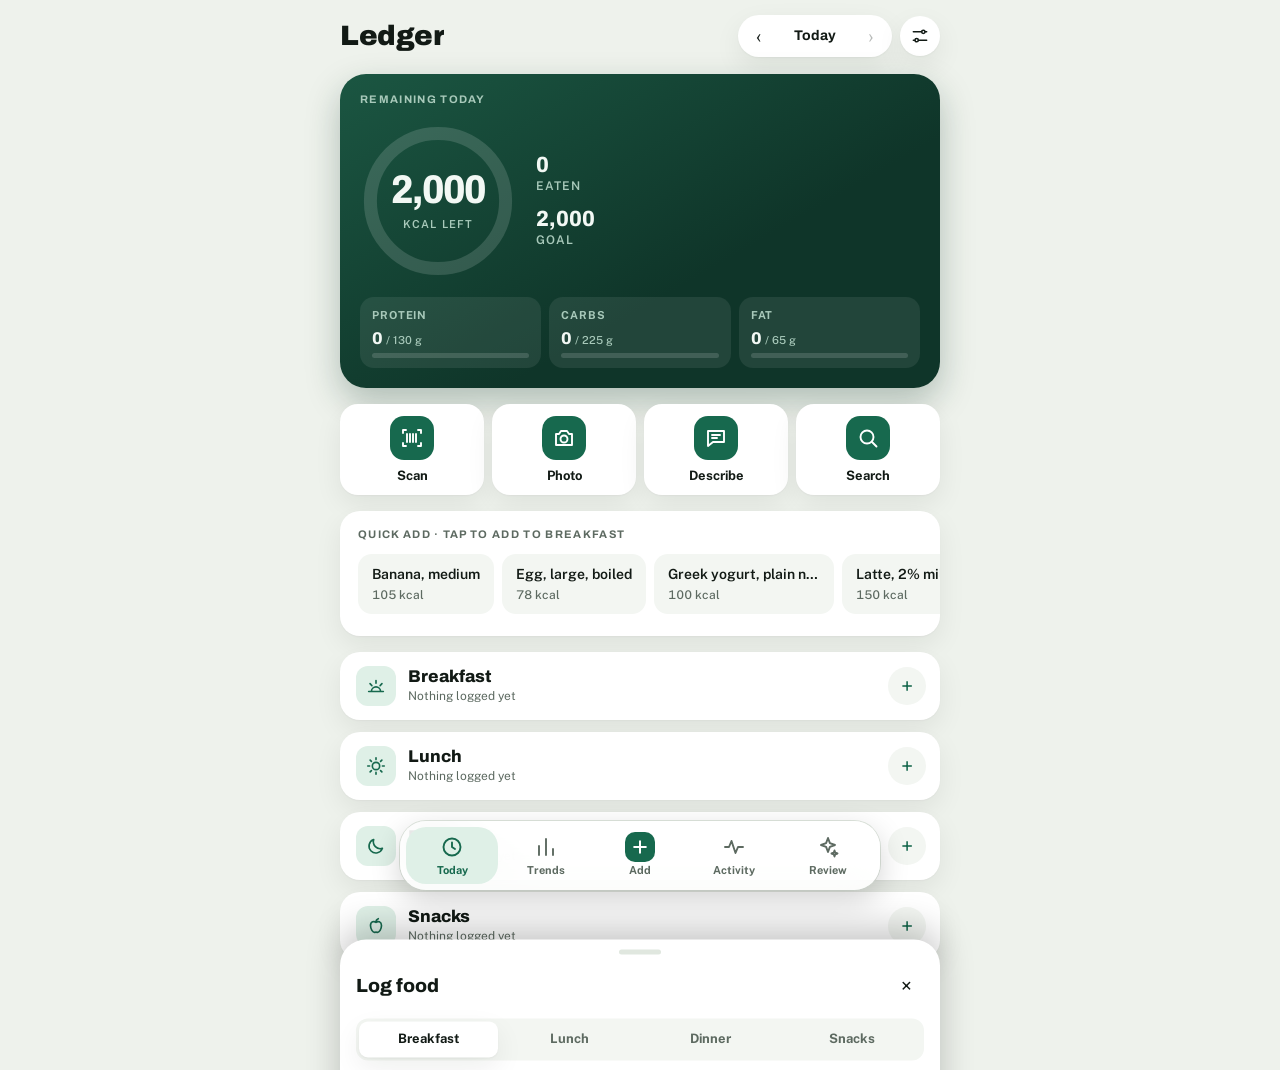
==== commit 3866c2c5: "Faster logging: quick actions on Today, a log sheet behind +, auto photo estimate, one-tap add in se" ====
--- a/index.html
+++ b/index.html
@@ -157,6 +157,32 @@
 .adjust.flat{background:var(--field)}
 .adjust.flat .t{color:var(--muted)}
 
+/* Fast logging: action row on Today and the + sheet */
+.qgrid{display:grid;grid-template-columns:repeat(4,minmax(0,1fr));gap:8px}
+.qbtn{border:0;background:var(--card);border-radius:18px;padding:12px 4px 10px;display:grid;justify-items:center;gap:6px;font-size:13px;font-weight:700;box-shadow:var(--shadow);color:var(--ink)}
+.qbtn:active{transform:scale(.96)}
+.qbtn .ico{width:44px;height:44px;border-radius:14px;background:var(--accent);display:grid;place-items:center}
+.qbtn svg{width:24px;height:24px;stroke:var(--accent-ink);fill:none;stroke-width:1.9;stroke-linecap:round;stroke-linejoin:round}
+.sheet .qbtn{background:var(--field);box-shadow:none}
+.sheet-back{position:fixed;inset:0;background:rgba(0,0,0,.38);z-index:45;opacity:0;pointer-events:none;transition:opacity .2s}
+.sheet-back.on{opacity:1;pointer-events:auto}
+.sheet{position:fixed;left:0;right:0;bottom:0;z-index:46;margin:0 auto;max-width:600px;background:var(--card);border-radius:26px 26px 0 0;
+  padding:10px 16px calc(env(safe-area-inset-bottom,0px) + 18px);display:grid;gap:14px;transform:translateY(110%);transition:transform .26s cubic-bezier(.2,.8,.2,1);box-shadow:0 -12px 34px rgba(0,0,0,.22)}
+.sheet.on{transform:none}
+.sheet .grab{width:42px;height:5px;border-radius:3px;background:var(--line);margin:0 auto}
+.sheet-head{display:flex;justify-content:space-between;align-items:center}
+.sheet-head h2{margin:0;font:800 19px/1.2 var(--display)}
+.sheet .chips{margin:0 -16px;padding:2px 16px 4px}
+.sheet .more{border:0;background:none;color:var(--accent);font-weight:700;font-size:14px;padding:6px 0;justify-self:center}
+.segm{display:grid;grid-template-columns:repeat(4,1fr);background:var(--field);border-radius:12px;padding:3px;gap:2px}
+.segm button{border:0;background:none;border-radius:9px;padding:8px 0;font-size:13px;font-weight:700;color:var(--muted)}
+.segm button[aria-pressed="true"]{background:var(--card);color:var(--ink);box-shadow:var(--shadow)}
+.srow{display:flex;align-items:stretch;gap:4px}
+.srow > button[data-sug]{flex:1;min-width:0}
+.suggest .qadd{flex:none;width:40px;justify-content:center;align-items:center;font-size:22px;line-height:1;color:var(--accent);font-weight:700;padding:0}
+.copy-meal{margin-top:10px;width:100%;border:1.5px dashed var(--line);background:none;border-radius:12px;padding:10px;font-size:13px;font-weight:700;color:var(--accent)}
+.copy-meal:hover{border-color:var(--accent);background:var(--accent-soft)}
+
 /* Quick add */
 .chips{display:flex;gap:8px;overflow-x:auto;margin:0 -18px;padding:2px 18px 4px;scrollbar-width:none;-webkit-overflow-scrolling:touch}
 .chips::-webkit-scrollbar{display:none}
@@ -416,6 +442,8 @@
       <div class="macros" id="macros"></div>
     </section>
 
+    <div class="qgrid" id="quickRow"><button type="button" class="qbtn" data-quick="scan"><span class="ico"><svg viewBox="0 0 24 24"><path d="M3 7V4h3M18 4h3v3M21 17v3h-3M6 20H3v-3M7 8v8M10 8v8M13 8v8M16 8v8"/></svg></span>Scan</button><button type="button" class="qbtn" data-quick="photo"><span class="ico"><svg viewBox="0 0 24 24"><path d="M4 8h3l2-3h6l2 3h3v11H4z"/><circle cx="12" cy="13" r="3.5"/></svg></span>Photo</button><button type="button" class="qbtn" data-quick="describe"><span class="ico"><svg viewBox="0 0 24 24"><path d="M4 5h16v11H9l-5 4zM8 9h8M8 12h5"/></svg></span>Describe</button><button type="button" class="qbtn" data-quick="search"><span class="ico"><svg viewBox="0 0 24 24"><circle cx="11" cy="11" r="6.5"/><path d="M16 16l4.5 4.5"/></svg></span>Search</button></div>
+
     <section class="card" id="bodyCard" hidden></section>
 
     <section class="card">
@@ -474,7 +502,7 @@
     <section class="card panel" id="panelText" hidden>
       <h3>Describe what you ate</h3>
       <div id="textNoKey" hidden><p class="msg">This needs a free Google Gemini key. <button type="button" class="ghost" id="textGotoKey" style="margin-left:6px">Add your key</button></p></div>
-      <div class="field"><label for="descText">In English or Swedish. Amounts help, but aren't required.</label><textarea id="descText" class="note" rows="3" placeholder="e.g. två stekta ägg, en skiva rågbröd med smör och ost, ett glas mjölk"></textarea></div>
+      <div class="field"><label for="descText">In English or Swedish. Amounts help, but aren't required.</label><textarea id="descText" class="note" rows="3" enterkeyhint="go" placeholder="e.g. två stekta ägg, en skiva rågbröd med smör och ost, ett glas mjölk"></textarea></div>
       <div class="inline"><button type="button" class="primary" id="descGo" disabled>Estimate calories</button><button type="button" class="ghost" id="descStop" hidden>Stop</button></div>
       <div id="descOut"></div>
     </section>
@@ -611,7 +639,7 @@
         <div class="row-btns"><button class="primary" type="submit" id="ouraConnect">Connect</button><button class="ghost" type="button" id="ouraDisconnect" hidden>Disconnect</button></div>
         <p class="msg" id="ouraMsg"></p>
         <p class="msg" id="syncMsg"></p>
-        <span class="hint">This one repo does two jobs. Your Mac uploads your Oura summary to it every 2 hours. And every device where you enter the same repo and a read-and-write token keeps the same food log, targets and details, stored in the repo as ledger.json. API keys are never synced. The token stays on this device and is sent only to GitHub.</span>
+        <span class="hint">This one repo does two jobs. A scheduled job in it fetches your Oura data every hour, and opening the app asks it for a fresh fetch. And every device where you enter the same repo and a read-and-write token keeps the same food log, targets and details, stored in the repo as ledger.json. API keys are never synced. The token stays on this device and is sent only to GitHub.</span>
       </form>
     </section>
 
@@ -661,12 +689,22 @@
   <button type="button" data-tab="review"><svg viewBox="0 0 24 24"><path d="M12 3l1.9 5.1L19 10l-5.100 1.900L12 17l-1.900-5.100L5 10l5.100-1.900zM18.500 15.500l.8 2.200 2.200.8-2.200.8-.8 2.200-.8-2.200-2.200-.8 2.200-.8z"/></svg>Review</button>
 </nav>
 
+<div class="sheet-back" id="sheetBack"></div>
+<div class="sheet" id="logSheet" role="dialog" aria-modal="true" aria-label="Log food" aria-hidden="true">
+  <div class="grab"></div>
+  <div class="sheet-head"><h2 id="sheetTitle">Log food</h2><button type="button" class="icon-btn" id="sheetClose" aria-label="Close">×</button></div>
+  <div class="segm" id="sheetMeals"><button type="button" data-m="breakfast">Breakfast</button><button type="button" data-m="lunch">Lunch</button><button type="button" data-m="dinner">Dinner</button><button type="button" data-m="snacks">Snacks</button></div>
+  <div class="qgrid"><button type="button" class="qbtn" data-quick="scan"><span class="ico"><svg viewBox="0 0 24 24"><path d="M3 7V4h3M18 4h3v3M21 17v3h-3M6 20H3v-3M7 8v8M10 8v8M13 8v8M16 8v8"/></svg></span>Scan</button><button type="button" class="qbtn" data-quick="photo"><span class="ico"><svg viewBox="0 0 24 24"><path d="M4 8h3l2-3h6l2 3h3v11H4z"/><circle cx="12" cy="13" r="3.5"/></svg></span>Photo</button><button type="button" class="qbtn" data-quick="describe"><span class="ico"><svg viewBox="0 0 24 24"><path d="M4 5h16v11H9l-5 4zM8 9h8M8 12h5"/></svg></span>Describe</button><button type="button" class="qbtn" data-quick="search"><span class="ico"><svg viewBox="0 0 24 24"><circle cx="11" cy="11" r="6.5"/><path d="M16 16l4.5 4.5"/></svg></span>Search</button></div>
+  <div><p class="chips-label" id="sheetChipsLabel">Tap to add</p><div class="chips" id="sheetChips"></div></div>
+  <button type="button" class="more" id="sheetMore">Type it in yourself</button>
+</div>
+
 <div class="scanner" id="scanner" hidden>
   <video id="scanVideo" playsinline muted autoplay></video>
   <div class="scan-frame" aria-hidden="true"></div>
   <div class="scan-bar">
     <p id="scanMsg">Point the camera at a barcode.</p>
-    <div class="row-btns"><button type="button" id="scanCancel">Cancel</button></div>
+    <div class="row-btns"><button type="button" id="torchBtn" hidden>Light</button><button type="button" id="scanCancel">Cancel</button></div>
   </div>
 </div>
 
@@ -899,7 +937,22 @@
 
 // ---------- Oura ----------
 const ouraOn = () => !!(keys.ghRepo && keys.ghToken);
-let ouraBusy = false, ouraErr = "";
+let ouraBusy = false, ouraErr = "", ouraKicked = 0, ouraKickNote = "";
+// Ask the cloud job in the repo to fetch from Oura right now, then pick up its result over the next few minutes.
+// Needs "Actions: Read and write" on the token; without it the hourly schedule still runs.
+async function kickOura(manual){
+  if (!ouraOn() || Date.now() - ouraKicked < (manual ? 60e3 : 15 * 60e3)) return;
+  ouraKicked = Date.now();
+  try {
+    const r = await fetch(`https://api.github.com/repos/${keys.ghRepo}/actions/workflows/oura.yml/dispatches`,
+      {method: "POST", headers: ghHeaders({"Content-Type": "application/json"}), body: JSON.stringify({ref: "main"})});
+    if (r.status === 204) { ouraKickNote = ""; [45, 80, 130, 200].forEach(sec => setTimeout(() => syncOura(), sec * 1000)); renderBody(); return; }
+    ouraKicked = 0;
+    ouraKickNote = r.status === 404 ? "" : "To refresh Oura the moment you open the app, give this GitHub token Actions: Read and write. Until then the cloud updates every hour.";
+  } catch { ouraKicked = 0; }
+  renderOuraSettings();
+}
+const ouraStale = () => { const gen = Date.parse(state.oura.generated); return !gen || Date.now() - gen > 30 * 60e3; };
 async function syncOura(manual){
   if (!ouraOn() || ouraBusy) return;
   ouraBusy = true; ouraErr = ""; renderOuraSettings();
@@ -931,7 +984,7 @@
   $("ouraDisconnect").hidden = !ouraOn();
   const n = Object.keys(state.oura.days).length, gen = Date.parse(state.oura.generated);
   $("ouraMsg").className = "msg " + (ouraErr ? "err" : n ? "ok" : "");
-  $("ouraMsg").textContent = ouraErr || (n ? `Connected: ${n} days of data. Your Mac last uploaded ${gen ? ago(gen) : "at an unknown time"}.` : ouraOn() ? "" : "Not connected.");
+  $("ouraMsg").textContent = ouraErr || (n ? `Connected: ${n} days of data, last updated from Oura ${gen ? ago(gen) : "at an unknown time"}.${ouraKickNote ? " " + ouraKickNote : ""}` : ouraOn() ? "" : "Not connected.");
 }
 // Usual active burn: the median of the previous 14 days that have activity data.
 function usualActive(k){
@@ -969,8 +1022,9 @@
   if (!ouraOn() && !Object.keys(state.oura.days).length) { card.hidden = true; return; }
   card.hidden = false;
   const gen = Date.parse(state.oura.generated);
-  const head = `<div class="body-head"><p class="eyebrow">Body · Oura</p><span>${gen ? `Mac uploaded ${ago(gen)}` : ""}</span></div>`;
-  if (!o) { card.innerHTML = head + `<p class="msg">${ouraErr ? esc(ouraErr) : `No Oura data for ${esc(dayName(k))} yet. It appears after your Mac's next sync.`}</p>`; return; }
+  const updating = ouraKicked && Date.now() - ouraKicked < 210e3;
+  const head = `<div class="body-head"><p class="eyebrow">Body · Oura</p><span>${updating ? "Updating from Oura…" : gen ? `Updated ${ago(gen)}` : ""}</span></div>`;
+  if (!o) { card.innerHTML = head + `<p class="msg">${ouraErr ? esc(ouraErr) : `No Oura data for ${esc(dayName(k))} yet. It appears after your ring syncs to the Oura app and the next cloud update.`}</p>`; return; }
   const tone = (v, good, bad) => v == null ? "" : v >= good ? "good" : v < bad ? "bad" : "";
   const vital = (v, unit, label, cls) => `<div class="vital ${cls||""}"><b class="num">${v == null ? "–" : v}${v != null && unit ? `<small> ${unit}</small>` : ""}</b><span>${label}</span></div>`;
   let html = head + `<div class="vitals">
@@ -1026,9 +1080,9 @@
   if (!ouraOn() && !Object.keys(state.oura.days).length) {
     out.innerHTML = `<section class="card stack"><p class="msg">Connect your Oura ring to see calories burned, steps and workouts here.</p><div class="row-btns"><button type="button" class="primary" data-go="settings">Connect Oura in Settings</button></div></section>`; return;
   }
-  const gen = Date.parse(state.oura.generated), fresh = gen ? `Mac uploaded ${ago(gen)}` : "";
+  const gen = Date.parse(state.oura.generated), fresh = gen ? `Oura data updated ${ago(gen)}` : "";
   if (!o || (o.steps == null && o.active_kcal == null && !(o.workout_list || []).length)) {
-    out.innerHTML = `<section class="card stack"><p class="msg">No Oura activity for ${esc(dayName(k))} yet. It appears after your ring syncs to the Oura app and your Mac's next upload.</p><span class="hint">${esc(fresh)}</span></section>`; return;
+    out.innerHTML = `<section class="card stack"><p class="msg">No Oura activity for ${esc(dayName(k))} yet. It appears after your ring syncs to the Oura app and the next cloud update.</p><span class="hint">${esc(fresh)}</span></section>`; return;
   }
   const pcBar = (v, of) => of > 0 ? `<div class="mbar"><i style="width:${Math.min(100, v/of*100)}%"></i></div>` : "";
   let html = `<div class="act-grid">
@@ -1087,7 +1141,7 @@
         (av[i] ? `<text class="val num" x="${x + bw/2}" y="${18 + ih - h - 5}" text-anchor="middle">${fmt(av[i])}</text>` : "") +
         `<text class="dl ${sel ? "sel" : ""}" x="${x + bw/2}" y="${H - 22}" text-anchor="middle">${parseKey(d).toLocaleDateString(undefined,{weekday:"short"})}</text>` +
         `<text class="num" x="${x + bw/2}" y="${H - 8}" text-anchor="middle">${sv[i] ? (sv[i] >= 1000 ? (sv[i]/1000).toFixed(1) + "k" : sv[i]) : "–"}</text>`; }).join("") + `</svg></section>`;
-  html += `<p class="credit">${esc(fresh)}${isToday ? " · today's numbers update with each upload" : ""}</p>`;
+  html += `<p class="credit">${esc(fresh)}${isToday ? " · open the Oura app to sync your ring, then this updates within a few minutes" : ""}</p>`;
   out.innerHTML = html;
 }
 $("actOut").addEventListener("click", e => {
@@ -1238,7 +1292,11 @@
   if (v === "activity" && ouraOn() && Date.now() - state.oura.fetched > 5 * 60000) syncOura();
   try { history.replaceState(null, "", "#" + v); } catch {}
 }
-document.querySelector(".tabbar").addEventListener("click", e => { const b = e.target.closest("[data-tab]"); if (b) show(b.dataset.tab); });
+document.querySelector(".tabbar").addEventListener("click", e => {
+  const b = e.target.closest("[data-tab]"); if (!b) return;
+  if (b.dataset.tab === "add") { $("logSheet").classList.contains("on") ? closeSheet() : openSheet(); return; }
+  closeSheet(); show(b.dataset.tab);
+});
 $("settingsBtn").addEventListener("click", () => show(document.body.dataset.view === "settings" ? "today" : "settings"));
 
 // ---------- render ----------
@@ -1287,7 +1345,10 @@
   $("meals").innerHTML = MEALS.map(([k,n]) => {
     const list = es.filter(e => e.meal === k), mt = totals(list);
     const items = list.map(e => `<li class="entry"><div class="nm">${esc(e.name)}<div class="mac num"><i style="color:var(--protein)">P</i> ${g(e.p||0)} · <i style="color:var(--carbs)">C</i> ${g(e.c||0)} · <i style="color:var(--fat)">F</i> ${g(e.f||0)} g</div></div><span class="k num">${fmt(e.kcal)}<small>kcal</small></span><button class="del" data-del="${esc(e.id)}" aria-label="Remove ${esc(e.name)}">×</button></li>`).join("");
-    return `<section class="mealcard"><div class="meal-head"><span class="meal-ico"><svg viewBox="0 0 24 24">${MEAL_ICONS[k]}</svg></span><div class="grow"><h3>${n}</h3><div class="sub num">${list.length ? `${fmt(mt.kcal)} kcal · ${list.length} ${list.length===1?"item":"items"}` : "Nothing logged yet"}</div></div><button class="add" data-meal="${k}" aria-label="Add to ${n}">+</button></div>${list.length ? `<ul class="entries">${items}</ul>` : ""}</section>`;
+    return `<section class="mealcard"><div class="meal-head"><span class="meal-ico"><svg viewBox="0 0 24 24">${MEAL_ICONS[k]}</svg></span><div class="grow"><h3>${n}</h3><div class="sub num">${list.length ? `${fmt(mt.kcal)} kcal · ${list.length} ${list.length===1?"item":"items"}` : "Nothing logged yet"}</div></div><button class="add" data-meal="${k}" aria-label="Add to ${n}">+</button></div>${list.length ? `<ul class="entries">${items}</ul>` : (() => {
+      const y = entriesFor(shift(state.date, -1)).filter(e => e.meal === k);
+      return y.length ? `<button type="button" class="copy-meal" data-copy="${k}">Same as yesterday · ${y.length} ${y.length===1?"item":"items"}, ${fmt(totals(y).kcal)} kcal</button>` : "";
+    })()}</section>`;
   }).join("");
 
   renderChips(); renderWeek(); renderMicros(); renderBody(); renderActivity(); updateAddBtn(); renderDataInfo(); renderReview();
@@ -1302,6 +1363,9 @@
     return `<button type="button" class="chip" data-chip="${i}"><span>${esc(f.name.replace(/\s*\(.*\)$/,""))}</span><small class="num">${fmt(f.kcal*q.amount*q.factor)} kcal</small></button>`;
   }).join("");
   $("chips")._foods = foods;
+  $("sheetChips").innerHTML = $("chips").innerHTML; $("sheetChips")._foods = foods;
+  $("sheetChipsLabel").textContent = rec.length >= 3 ? `Your usuals · tap to add to ${mealName()}` : `Tap to add to ${mealName()}`;
+  document.querySelectorAll("#sheetMeals [data-m]").forEach(b => b.setAttribute("aria-pressed", b.dataset.m === $("fMeal").value));
 }
 
 function renderWeek(){
@@ -1452,7 +1516,7 @@
 let searchCtl = null;
 function hideSuggest(){ $("suggest").hidden = true; if (searchCtl) searchCtl.abort(); }
 function suggestButtons(list, offset){
-  return list.map((a,i) => `<button type="button" data-sug="${offset+i}"><span>${a.tag?`<span class="tag">${esc(a.tag)}</span>`:""}${esc(a.f.name)}${a.f.en ? `<span class="alt">${esc(a.f.en)}</span>` : ""}</span><small class="num">${fmt(a.f.kcal)} kcal${a.f.unit==="100 g"?" / 100 g":""}</small></button>`).join("");
+  return list.map((a,i) => `<div class="srow"><button type="button" data-sug="${offset+i}"><span>${a.tag?`<span class="tag">${esc(a.tag)}</span>`:""}${esc(a.f.name)}${a.f.en ? `<span class="alt">${esc(a.f.en)}</span>` : ""}</span><small class="num">${fmt(a.f.kcal)} kcal${a.f.unit==="100 g"?" / 100 g":""}</small></button><button type="button" class="qadd" data-qadd="${offset+i}" aria-label="Add ${esc(a.f.name)} now">+</button></div>`).join("");
 }
 // Swedish Food Agency database, bundled with the app (data/livsmedel.json) and searched on the device.
 const fold = t => String(t).toLowerCase().normalize("NFD").replace(/[̀-ͯ]/g, "");
@@ -1603,14 +1667,19 @@
   if (e.key === "Escape") hideSuggest();
 });
 $("suggest").addEventListener("keydown", e => {
-  const b = document.activeElement, sib = dir => { let x = b[dir]; while (x && x.tagName !== "BUTTON") x = x[dir]; return x; };
-  if (e.key === "ArrowDown") { e.preventDefault(); const n = sib("nextElementSibling"); if (n) n.focus(); }
-  if (e.key === "ArrowUp") { e.preventDefault(); (sib("previousElementSibling") || $("fName")).focus(); }
+  const all = [...$("suggest").querySelectorAll("[data-sug], [data-online]")], i = all.indexOf(document.activeElement);
+  if (e.key === "ArrowDown") { e.preventDefault(); if (all[i + 1]) all[i + 1].focus(); }
+  if (e.key === "ArrowUp") { e.preventDefault(); (i > 0 ? all[i - 1] : $("fName")).focus(); }
   if (e.key === "Escape") { hideSuggest(); $("fName").focus(); }
 });
 $("suggest").addEventListener("mousedown", e => e.preventDefault());
 $("suggest").addEventListener("click", e => {
   if (e.target.closest("[data-online]")) return searchOnline();
+  const qa = e.target.closest("[data-qadd]");
+  if (qa) {
+    const f = $("suggest")._foods[+qa.dataset.qadd]; hideSuggest();
+    addEntry(f, qtyOf(f), $("fMeal").value); clearForm(); return;
+  }
   const b = e.target.closest("[data-sug]");
   if (b) { fillForm($("suggest")._foods[+b.dataset.sug]); $("fServ").focus(); $("fServ").select(); }
 });
@@ -1623,9 +1692,45 @@
 });
 $("meals").addEventListener("click", e => {
   const d = e.target.closest("[data-del]"); if (d) return removeEntry(d.dataset.del);
+  const c = e.target.closest("[data-copy]");
+  if (c) {
+    const k = c.dataset.copy, day = state.date, src = entriesFor(shift(day, -1)).filter(x => x.meal === k), now = Date.now();
+    const copies = src.map((x, i) => ({...x, id: uid(), t: now + i, u: undefined}));
+    state.days[day] = [...entriesFor(day), ...copies]; persist(); render();
+    toast(`Added yesterday's ${MEALS.find(m => m[0] === k)[1].toLowerCase()} · ${fmt(totals(copies).kcal)} kcal`, () => {
+      const ids = new Set(copies.map(x => x.id)); state.days[day] = entriesFor(day).filter(x => !ids.has(x.id)); persist(); render();
+    });
+    return;
+  }
   const a = e.target.closest("[data-meal]");
-  if (a) { $("fMeal").value = a.dataset.meal; updateAddBtn(); show("add"); $("fName").focus(); }
-});
+  if (a) { $("fMeal").value = a.dataset.meal; updateAddBtn(); openSheet(); }
+});
+
+// ---------- fast logging ----------
+function openSheet(){
+  renderChips();
+  $("sheetBack").classList.add("on"); $("logSheet").classList.add("on"); $("logSheet").setAttribute("aria-hidden", "false");
+}
+function closeSheet(){ $("sheetBack").classList.remove("on"); $("logSheet").classList.remove("on"); $("logSheet").setAttribute("aria-hidden", "true"); }
+// Everything here runs straight from the tap, so iPhone allows the camera, photo picker and keyboard to open at once.
+function quickAction(kind){
+  closeSheet(); hideSuggest();
+  show("add");
+  if (kind === "scan") { togglePanelOpen("panelBarcode"); startScanner(); }
+  else if (kind === "photo") { togglePanelOpen("panelPhoto"); $("mealFile").click(); }
+  else if (kind === "describe") { togglePanelOpen("panelText"); $("descText").focus(); }
+  else { togglePanel("none"); $("fName").focus(); }
+}
+document.addEventListener("click", e => { const b = e.target.closest("[data-quick]"); if (b) quickAction(b.dataset.quick); });
+$("sheetBack").addEventListener("click", closeSheet);
+$("sheetClose").addEventListener("click", closeSheet);
+$("sheetMore").addEventListener("click", () => { closeSheet(); show("add"); togglePanel("none"); $("fName").focus(); });
+$("sheetMeals").addEventListener("click", e => { const b = e.target.closest("[data-m]"); if (!b) return; $("fMeal").value = b.dataset.m; updateAddBtn(); renderChips(); });
+$("sheetChips").addEventListener("click", e => {
+  const b = e.target.closest("[data-chip]"); if (!b) return;
+  const f = $("sheetChips")._foods[+b.dataset.chip]; closeSheet(); addEntry(f, qtyOf(f), $("fMeal").value);
+});
+document.addEventListener("keydown", e => { if (e.key === "Escape" && $("logSheet").classList.contains("on")) closeSheet(); });
 $("chart").addEventListener("click", e => { const b = e.target.closest("[data-day]"); if (b) { state.date = b.dataset.day; render(); show("today"); } });
 $("prev").addEventListener("click", () => { state.date = shift(state.date,-1); rvError = ""; render(); });
 $("next").addEventListener("click", () => { if (state.date < keyOf(new Date())) { state.date = shift(state.date,1); render(); } });
@@ -1635,7 +1740,8 @@
 let lastToday = keyOf(new Date());
 document.addEventListener("visibilitychange", () => {
   if (document.visibilityState !== "visible") return;
-  if (ouraOn() && Date.now() - state.oura.fetched > 20 * 60000) syncOura();
+  if (ouraOn() && Date.now() - state.oura.fetched > 5 * 60000) syncOura();
+  if (ouraOn() && ouraStale()) kickOura();
   syncLedger();
   const now = keyOf(new Date());
   if (now !== lastToday) { if (state.date === lastToday) state.date = now; lastToday = now; $("fMeal").value = defaultMeal(); render(); }
@@ -1649,7 +1755,7 @@
   });
   refreshPhotoUI();
 }
-$("openBarcode").addEventListener("click", () => togglePanel("panelBarcode"));
+$("openBarcode").addEventListener("click", () => { togglePanel("panelBarcode"); loadReader().catch(() => {}); loadSwedishBarcodes(); });
 $("openPhoto").addEventListener("click", () => togglePanel("panelPhoto"));
 $("openText").addEventListener("click", () => { togglePanel("panelText"); if (!$("panelText").hidden) $("descText").focus(); });
 function wireFile(labelId, inputId, onFile){
@@ -1661,21 +1767,31 @@
 }
 
 // --- barcode ---
-let zxingLoad = null;
-function loadZXing(){
-  if (window.ZXing) return Promise.resolve();
-  return zxingLoad ||= new Promise((res, rej) => {
+// Barcodes are read with ZXing C++ compiled to WebAssembly (vendor/), which is far faster and more accurate than the JavaScript port.
+const READ_OPTS = {formats: ["EAN13", "EAN8", "UPCA", "UPCE"], tryHarder: true, tryRotate: true, tryInvert: false, tryDownscale: true, maxNumberOfSymbols: 1};
+let wasmReady = null;
+function loadReader(){
+  return wasmReady ||= new Promise((res, rej) => {
     const s = document.createElement("script");
-    s.src = "vendor/zxing-0.21.3.min.js";
-    s.onload = res; s.onerror = () => { zxingLoad = null; rej(new Error("load")); };
+    s.src = "vendor/zxing-wasm-reader-3.1.4.js";
+    s.onload = () => window.ZXingWASM.prepareZXingModule({
+      overrides: {locateFile: (path, prefix) => path.endsWith(".wasm") ? new URL("vendor/zxing_reader.wasm", location.href).href : prefix + path},
+      fireImmediately: true}).then(res, rej);
+    s.onerror = () => rej(new Error("load"));
     document.head.appendChild(s);
-  });
-}
-function barcodeHints(){
-  const Z = window.ZXing, hints = new Map();
-  hints.set(Z.DecodeHintType.POSSIBLE_FORMATS, [Z.BarcodeFormat.EAN_13, Z.BarcodeFormat.EAN_8, Z.BarcodeFormat.UPC_A, Z.BarcodeFormat.UPC_E, Z.BarcodeFormat.CODE_128]);
-  hints.set(Z.DecodeHintType.TRY_HARDER, true);
-  return hints;
+  }).catch(e => { wasmReady = null; throw new Error("load"); });
+}
+// EAN/UPC check digit, so a misread never gets looked up.
+function validGTIN(code){
+  if (!/^\d{8}$|^\d{12,14}$/.test(code)) return false;
+  const d = code.split("").map(Number), check = d.pop();
+  const sum = d.reverse().reduce((a, n, i) => a + n * (i % 2 ? 1 : 3), 0);
+  return (10 - sum % 10) % 10 === check;
+}
+async function readCodes(input){
+  const found = await window.ZXingWASM.readBarcodes(input, READ_OPTS);
+  const hit = (found || []).find(r => r.isValid && validGTIN(r.text));
+  return hit ? hit.text : null;
 }
 function loadImage(file){
   return new Promise((res, rej) => {
@@ -1695,32 +1811,37 @@
   return c;
 }
 async function decodeBarcodePhoto(file){
-  const img = await loadImage(file);
   if ("BarcodeDetector" in window) {
-    try { const r = await new BarcodeDetector({formats:["ean_13","ean_8","upc_a","upc_e","code_128"]}).detect(img); if (r && r[0]) return r[0].rawValue; } catch {}
-  }
-  await loadZXing();
-  const Z = window.ZXing, hints = barcodeHints(), reader = new Z.MultiFormatReader();
-  for (const side of [1400, 900, 2200]) for (const rot of [false, true]) {
-    try { return reader.decode(new Z.BinaryBitmap(new Z.HybridBinarizer(new Z.HTMLCanvasElementLuminanceSource(drawTo(img, side, rot)))), hints).getText(); } catch {}
-  }
-  return null;
-}
-
-let scanReader = null;
+    try { const img = await loadImage(file); const r = await new BarcodeDetector({formats:["ean_13","ean_8","upc_a","upc_e"]}).detect(img); const ok = r && r.find(x => validGTIN(x.rawValue)); if (ok) return ok.rawValue; } catch {}
+  }
+  await loadReader();
+  return readCodes(file);
+}
+
+// Live scanner: grab the area inside the on-screen frame about 12 times a second and decode it.
+// A code is accepted once it has been read twice in a row, which filters out the odd misread.
+let scan = null;
 async function startScanner(){
   $("scanMsg").textContent = "Starting camera…";
+  $("torchBtn").hidden = true;
   $("scanner").hidden = false;
+  const video = $("scanVideo");
   try {
-    await loadZXing();
-    scanReader = new window.ZXing.BrowserMultiFormatReader(barcodeHints(), 250);
-    await scanReader.decodeFromConstraints({video:{facingMode:{ideal:"environment"}, width:{ideal:1280}, height:{ideal:720}}}, $("scanVideo"), (result) => {
-      if (!result || !scanReader) return;
-      const code = result.getText();
-      stopScanner();
-      lookupCode(code);
-    });
-    $("scanMsg").textContent = "Point the camera at a barcode. Hold steady about a hand's length away.";
+    const [stream] = await Promise.all([
+      navigator.mediaDevices.getUserMedia({audio: false, video: {facingMode: {ideal: "environment"}, width: {ideal: 1920}, height: {ideal: 1080}, frameRate: {ideal: 30}}}),
+      loadReader()]);
+    if ($("scanner").hidden) { stream.getTracks().forEach(t => t.stop()); return; }   // cancelled while starting
+    video.srcObject = stream; await video.play();
+    const track = stream.getVideoTracks()[0], caps = track.getCapabilities ? track.getCapabilities() : {};
+    const adv = [];
+    if (caps.focusMode && caps.focusMode.includes("continuous")) adv.push({focusMode: "continuous"});
+    // Phones with a big main camera can't focus up close; a little zoom lets you hold the phone further away and stay sharp.
+    if (caps.zoom && caps.zoom.max >= 1.6) adv.push({zoom: Math.min(2, caps.zoom.max)});
+    if (adv.length) track.applyConstraints({advanced: adv}).catch(() => {});
+    if (caps.torch) $("torchBtn").hidden = false;
+    scan = {stream, track, torch: false, last: "", streak: 0, busy: false, canvas: document.createElement("canvas"), timer: 0, started: Date.now()};
+    $("scanMsg").textContent = "Fit the barcode inside the frame. Hold steady about 15–25 cm away.";
+    scanTick();
   } catch (e) {
     stopScanner();
     const denied = e && (e.name === "NotAllowedError" || e.name === "SecurityError");
@@ -1730,13 +1851,47 @@
       : "Couldn't start the camera on this device. Use a photo of the barcode instead."}</p>`;
   }
 }
+function frameCrop(video){
+  // Map the on-screen frame onto the camera image (the video is shown with object-fit: cover), with some margin.
+  const vw = video.videoWidth, vh = video.videoHeight, box = video.getBoundingClientRect(), fr = document.querySelector(".scan-frame").getBoundingClientRect();
+  const k = Math.max(box.width / vw, box.height / vh), ox = (box.width - vw * k) / 2, oy = (box.height - vh * k) / 2;
+  const mx = fr.width * 0.12, my = fr.height * 0.25;
+  const x = Math.max(0, (fr.left - box.left - mx - ox) / k), y = Math.max(0, (fr.top - box.top - my - oy) / k);
+  const w = Math.min(vw - x, (fr.width + 2 * mx) / k), h = Math.min(vh - y, (fr.height + 2 * my) / k);
+  return w > 20 && h > 20 ? {x, y, w, h} : {x: 0, y: 0, w: vw, h: vh};
+}
+async function scanTick(){
+  if (!scan) return;
+  const video = $("scanVideo");
+  if (!scan.busy && video.readyState >= 2 && video.videoWidth) {
+    scan.busy = true;
+    try {
+      const c = frameCrop(video), sc = Math.min(1, 1280 / c.w);
+      const cv = scan.canvas; cv.width = Math.round(c.w * sc); cv.height = Math.round(c.h * sc);
+      const ctx = cv.getContext("2d", {willReadFrequently: true});
+      ctx.drawImage(video, c.x, c.y, c.w, c.h, 0, 0, cv.width, cv.height);
+      const code = await readCodes(ctx.getImageData(0, 0, cv.width, cv.height));
+      if (scan && code) {
+        scan.streak = code === scan.last ? scan.streak + 1 : 1; scan.last = code;
+        if (scan.streak >= 2) { if (navigator.vibrate) navigator.vibrate(40); stopScanner(); lookupCode(code); return; }
+      }
+      if (scan && !code && Date.now() - scan.started > 8000) $("scanMsg").textContent = "Still looking. Move a little further away, avoid glare, and keep the bars sharp.";
+    } catch {} finally { if (scan) scan.busy = false; }
+  }
+  if (scan) scan.timer = setTimeout(scanTick, 80);
+}
 function stopScanner(){
-  if (scanReader) { try { scanReader.reset(); } catch {} scanReader = null; }
+  if (scan) { clearTimeout(scan.timer); scan.stream.getTracks().forEach(t => t.stop()); scan = null; }
   const v = $("scanVideo"); if (v.srcObject) { v.srcObject.getTracks().forEach(t => t.stop()); v.srcObject = null; }
   $("scanner").hidden = true;
 }
 $("startScan").addEventListener("click", startScanner);
 $("scanCancel").addEventListener("click", stopScanner);
+$("torchBtn").addEventListener("click", () => {
+  if (!scan) return; scan.torch = !scan.torch;
+  scan.track.applyConstraints({advanced: [{torch: scan.torch}]}).catch(() => {});
+  $("torchBtn").textContent = scan.torch ? "Light off" : "Light";
+});
 document.addEventListener("keydown", e => { if (e.key === "Escape" && !$("scanner").hidden) stopScanner(); });
 
 const normCode = c => String(c || "").replace(/\D/g, "");
@@ -1830,7 +1985,7 @@
 $("bcCode").addEventListener("keydown", e => { if (e.key === "Enter") { e.preventDefault(); lookupCode($("bcCode").value); } });
 
 // --- AI vision: Google Gemini (free tier) by default, or Claude when an Anthropic key is set ---
-const GEMINI_MODELS = ["gemini-3.8-flash", "gemini-3.5-flash-lite", "gemini-3.5-flash", "gemini-3.7-flash"];
+const GEMINI_MODELS = ["gemini-3.5-flash-lite", "gemini-3.8-flash", "gemini-3.5-flash", "gemini-3.7-flash"];
 const MODEL_KEY = "calorie-ledger-model";
 let geminiPreferred = ""; try { geminiPreferred = localStorage.getItem(MODEL_KEY) || ""; } catch {}
 const aiNote = t => document.querySelectorAll(".ai-note").forEach(el => { el.textContent = t; });
@@ -1863,31 +2018,54 @@
   for (const [k,v] of Object.entries(x)) if (k !== "additionalProperties") out[k] = geminiSchema(v);
   return out;
 }
+// One model, one answer: returns {value} on success or {err, fatal}.
+async function geminiTry(model, parts, config, signal, timeout){
+  let r = await geminiCall(model, {contents: [{role: "user", parts}], generationConfig: {...config, thinkingConfig: {thinkingLevel: "minimal"}}}, signal, timeout);
+  if (r.status === 400 && !/API key/i.test(r.detail)) r = await geminiCall(model, {contents: [{role: "user", parts}], generationConfig: config}, signal, timeout);
+  if (!r.ok) {
+    const err = {kind:"gemini", status: r.status, model, detail: r.detail, badKey: /API key not valid|API_KEY_INVALID/i.test(r.detail)};
+    return {err, fatal: err.badKey || r.status === 401};
+  }
+  // A model can answer with something unusable (cut off, blocked, not JSON); that counts as a failure.
+  const cand = ((r.data && r.data.candidates) || [])[0];
+  const blocked = !cand || (r.data.promptFeedback && r.data.promptFeedback.blockReason) || /SAFETY|PROHIBITED|BLOCK/.test(cand.finishReason || "");
+  const text = cand ? ((cand.content && cand.content.parts) || []).filter(p => !p.thought).map(p => p.text || "").join("") : "";
+  try { if (!blocked) return {value: JSON.parse(text)}; } catch {}
+  return {err: blocked ? {kind:"refused", model} : {kind: cand && cand.finishReason === "MAX_TOKENS" ? "truncated" : "badjson", model}};
+}
+// Ask the fastest model first. If it hasn't answered within a few seconds, ask the next one too and take whichever answers first.
 async function geminiJSON(file, prompt, schema, signal){
-  const parts = file ? [{inline_data: {mime_type: "image/jpeg", data: await toJpegBase64(file, 1568)}}, {text: prompt}] : [{text: prompt}];
-  const config = {responseMimeType: "application/json", responseSchema: geminiSchema(schema)};
-  const timeout = file ? 75000 : 45000;
-  // Start with the model that answered last time; if one is overloaded, slow or out of free quota, move straight to the next.
+  const parts = file ? [{inline_data: {mime_type: "image/jpeg", data: await toJpegBase64(file, 1280)}}, {text: prompt}] : [{text: prompt}];
+  const config = {responseMimeType: "application/json", responseSchema: geminiSchema(schema), temperature: 0.2};
+  const timeout = file ? 45000 : 30000, HEDGE_MS = file ? 6000 : 4000;
   const order = [...new Set([geminiPreferred, ...GEMINI_MODELS].filter(Boolean))];
-  let last = {kind:"gemini", status:0}, data = null;
-  for (const model of order) {
-    aiNote(`Asking ${model}…`);
-    // Low thinking keeps answers fast; a model that doesn't accept the setting gets the request again without it.
-    let r = await geminiCall(model, {contents: [{role: "user", parts}], generationConfig: {...config, thinkingConfig: {thinkingLevel: "low"}}}, signal, timeout);
-    if (r.status === 400 && !/API key/i.test(r.detail)) r = await geminiCall(model, {contents: [{role: "user", parts}], generationConfig: config}, signal, timeout);
-    if (r.ok) { data = r.data; if (geminiPreferred !== model) { geminiPreferred = model; try { localStorage.setItem(MODEL_KEY, model); } catch {} } break; }
-    last = {kind:"gemini", status: r.status, model, detail: r.detail, badKey: /API key not valid|API_KEY_INVALID/i.test(r.detail)};
-    if (last.badKey || r.status === 401) throw last;
-    if (r.status === 0 && navigator.onLine === false) throw {kind:"offline"};
-    aiNote(`${model} didn't answer, trying another…`);
-  }
-  aiNote("");
-  if (!data) throw last;
-  const cand = (data.candidates || [])[0];
-  if (!cand || (data.promptFeedback && data.promptFeedback.blockReason) || /SAFETY|PROHIBITED|BLOCK/.test(cand.finishReason || "")) throw {kind:"refused"};
-  if (cand.finishReason === "MAX_TOKENS") throw {kind:"truncated"};
-  const text = ((cand.content && cand.content.parts) || []).map(p => p.text || "").join("");
-  try { return JSON.parse(text); } catch { throw {kind:"badjson"}; }
+  return new Promise((resolve, reject) => {
+    let next = 0, running = 0, done = false, last = {kind:"gemini", status:0}, hedge = null;
+    const ctls = [];
+    const finish = (ok, v) => { if (done) return; done = true; clearTimeout(hedge); ctls.forEach(c => c.abort()); aiNote(""); (ok ? resolve : reject)(v); };
+    if (signal) { if (signal.aborted) return finish(false, {kind:"cancelled"}); signal.addEventListener("abort", () => finish(false, {kind:"cancelled"})); }
+    const launch = () => {
+      if (done || next >= order.length) return;
+      const model = order[next++], ctl = new AbortController(); ctls.push(ctl); running++;
+      aiNote(running > 1 ? "Asking a second model in parallel…" : `Asking ${model}…`);
+      geminiTry(model, parts, config, ctl.signal, timeout).catch(() => ({err: {kind:"cancelled"}})).then(r => {
+        running--;
+        if (done) return;
+        if (r.value !== undefined) {
+          if (geminiPreferred !== model) { geminiPreferred = model; try { localStorage.setItem(MODEL_KEY, model); } catch {} }
+          return finish(true, r.value);
+        }
+        if (r.err.kind !== "cancelled") last = r.err;
+        if (r.fatal) return finish(false, r.err);
+        if (r.err.status === 0 && navigator.onLine === false) return finish(false, {kind:"offline"});
+        if (next < order.length) { clearTimeout(hedge); launch(); }
+        else if (!running) finish(false, last);
+      });
+      clearTimeout(hedge);
+      hedge = setTimeout(() => { if (!done && next < order.length) launch(); }, HEDGE_MS);
+    };
+    launch();
+  });
 }
 let AnthropicSDK = null;
 async function claudeJSON(file, prompt, schema, signal){
@@ -1931,7 +2109,7 @@
     }
     case "offline": return "You're offline. AI estimates need an internet connection.";
     case "refused": return "The AI declined that request. Try again, or change what you sent.";
-    case "truncated": case "badjson": return "Couldn't get a usable answer that time. Try again.";
+    case "truncated": case "badjson": return `Couldn't get a usable answer${e.model ? ` (last tried ${e.model})` : ""}. Try again, or run Test AI in Settings.`;
     case "api":
       if (e.status === 401) return "Your Anthropic API key was rejected. Check it in Settings.";
       if (e.status === 403) return "Your Anthropic API key doesn't have access to this model.";
@@ -1952,13 +2130,13 @@
 }
 const NUMS = {kcal:{type:"number"}, protein_g:{type:"number"}, carbs_g:{type:"number"}, fat_g:{type:"number"}};
 const LABEL_SCHEMA = {type:"object", additionalProperties:false,
-  required:["found","name","serving","serving_grams","kcal","protein_g","carbs_g","fat_g","source", ...MICRO_REQ],
-  properties:{found:{type:"boolean"}, name:{type:"string"}, serving:{type:"string"}, serving_grams:{type:"number"}, ...NUMS, ...MICRO_PROPS,
+  required:["found","name","serving","serving_grams","kcal","protein_g","carbs_g","fat_g","source"],
+  properties:{found:{type:"boolean"}, name:{type:"string"}, serving:{type:"string"}, serving_grams:{type:"number"}, ...NUMS,
     source:{type:"string", enum:["label","estimate","none"]}}};
 const MEAL_SCHEMA = {type:"object", additionalProperties:false, required:["items","confidence","notes"],
   properties:{
-    items:{type:"array", items:{type:"object", additionalProperties:false, required:["name","portion","kcal","protein_g","carbs_g","fat_g", ...MICRO_REQ],
-      properties:{name:{type:"string"}, portion:{type:"string"}, ...NUMS, ...MICRO_PROPS}}},
+    items:{type:"array", items:{type:"object", additionalProperties:false, required:["name","portion","kcal","protein_g","carbs_g","fat_g"],
+      properties:{name:{type:"string"}, portion:{type:"string"}, ...NUMS}}},
     confidence:{type:"string", enum:["low","medium","high"]},
     notes:{type:"string"}}};
 
@@ -1970,13 +2148,12 @@
       "This photo shows a packaged food product: its Nutrition Facts panel, the front of the pack, or its barcode. " +
       "Identify the product and give calories, protein, carbohydrate and fat for ONE serving as printed on the label, plus the serving size text and its weight in grams (0 if not printed). " +
       "If no nutrition panel is readable but you recognise the product, give typical values and set source to \"estimate\". " +
-      "Also give micronutrients for the same amount: fibre, sugars, saturated fat and omega-3 in grams; sodium, potassium, calcium, iron, magnesium, zinc and vitamin C in milligrams; vitamin D, B12, A (RAE) and folate (DFE) in micrograms. Use the label's values where printed and estimate the rest from typical values for this kind of product. " +
       "If you cannot identify the food at all, set found to false, source to \"none\", and use empty strings and zeros for the rest.",
       LABEL_SCHEMA);
     const w = $("lblWork"); if (w) w.remove();
     if (!r.found || !(r.kcal >= 0)) { box.insertAdjacentHTML("beforeend", `<p class="msg err">Couldn't read that package. Try a closer photo of the Nutrition Facts panel, or type the values below.</p>`); return; }
     const name = (String(r.name || "Packaged food").slice(0,80) + (r.serving ? ` (${String(r.serving).slice(0,30)})` : "")).trim();
-    fillForm({name, kcal:Math.round(r.kcal), p:r1(r.protein_g), c:r1(r.carbs_g), f:r1(r.fat_g), unit:"serving", source: r.source === "estimate" ? "AI estimate" : "Read from label", m:fromAIMicros(r), mEst:true});
+    fillForm({name, kcal:Math.round(r.kcal), p:r1(r.protein_g), c:r1(r.carbs_g), f:r1(r.fat_g), unit:"serving", source: r.source === "estimate" ? "AI estimate" : "Read from label"});
     box.insertAdjacentHTML("beforeend", `<p class="msg ok">${r.source === "estimate" ? "Estimated" : "Read from the label"}: ${esc(name)}. Check the numbers below, then add it. The barcode will be remembered.</p>`);
     focusAmount();
   } catch (err) {
@@ -1994,11 +2171,11 @@
   $("mealGo").disabled = !mealFile || !hasAI() || !!mealCtl;
   $("descGo").disabled = !$("descText").value.trim() || !hasAI() || !!mealCtl;
 }
-const MICRO_ASK = "Also give micronutrients for the same amount: fibre, sugars, saturated fat and omega-3 in grams; sodium, potassium, calcium, iron, magnesium, zinc and vitamin C in milligrams; vitamin D, B12, A (RAE) and folate (DFE) in micrograms. ";
 const toMealItems = r => (r.items || []).slice(0, 20).map(it => ({on:true, name:String(it.name || "Food").slice(0,80), portion:String(it.portion || "").slice(0,40),
-  kcal:Math.max(0, Math.round(+it.kcal || 0)), p:r1(it.protein_g), c:r1(it.carbs_g), f:r1(it.fat_g), m:fromAIMicros(it)}));
+  kcal:Math.max(0, Math.round(+it.kcal || 0)), p:r1(it.protein_g), c:r1(it.carbs_g), f:r1(it.fat_g)}));
 // --- describe a meal in words ---
 $("descText").addEventListener("input", refreshPhotoUI);
+$("descText").addEventListener("keydown", e => { if (e.key === "Enter" && !e.shiftKey && !e.isComposing) { e.preventDefault(); if (!$("descGo").disabled) $("descGo").click(); } });
 $("textGotoKey").addEventListener("click", () => $("gotoKey").click());
 $("descStop").addEventListener("click", () => mealCtl && mealCtl.abort());
 $("descGo").addEventListener("click", async () => {
@@ -2006,13 +2183,12 @@
   if (!text || !hasAI() || mealCtl) return;
   mealTarget = "descOut"; $("mealOut").innerHTML = "";
   mealCtl = new AbortController(); refreshPhotoUI(); $("descStop").hidden = false;
-  $("descOut").innerHTML = working("Working out what's in your meal…");
+  $("descOut").innerHTML = working("Estimating…");
   try {
     const r = await aiJSON(null,
       "You are a careful nutrition estimator. A person describes what they ate, in English or Swedish. Split it into each distinct food or drink. " +
       "Use the amounts they give; where they give none, assume a typical single portion as served in Sweden and say the amount you assumed in the portion field (grams or common units). " +
       "For each item estimate calories plus protein, carbohydrate and fat in grams for that portion, including cooking fat, spreads, sauces and dressings they mention or that the dish normally contains. " +
-      MICRO_ASK +
       "Write each item's name in the same language the person used. Set confidence to low, medium or high, and use notes (in English) for one short sentence on the biggest assumption you made. " +
       "If the text doesn't describe any food or drink, return an empty items list and say so in notes.\n\nWhat they ate: \"" + text.replace(/"/g, "'") + "\"",
       MEAL_SCHEMA, mealCtl.signal);
@@ -2031,6 +2207,7 @@
   $("mealThumb").outerHTML = `<img id="mealThumb" alt="Your meal photo" src="${URL.createObjectURL(file)}">`;
   $("mealDropTitle").textContent = "Photo ready. Tap to choose a different one";
   $("mealOut").innerHTML = ""; refreshPhotoUI();
+  if (hasAI() && !mealCtl) $("mealGo").click();   // no extra tap: start estimating right away
 });
 $("gotoKey").addEventListener("click", () => { show("settings", true); $("keysCard").scrollIntoView({behavior:"smooth", block:"center"}); $("kGemini").focus({preventScroll:true}); });
 $("mealStop").addEventListener("click", () => mealCtl && mealCtl.abort());
@@ -2038,13 +2215,12 @@
   if (!mealFile || !hasAI() || mealCtl) return;
   mealTarget = "mealOut"; $("descOut").innerHTML = "";
   mealCtl = new AbortController(); refreshPhotoUI(); $("mealStop").hidden = false;
-  $("mealOut").innerHTML = working("Looking at your meal… this can take up to a minute.");
+  $("mealOut").innerHTML = working("Looking at your meal…");
   const note = $("mealNote").value.trim().slice(0, 500);
   try {
     const r = await aiJSON(mealFile,
       "You are a careful nutrition estimator. The photo shows a meal or snack. Identify each distinct food or drink, estimate its portion (grams or common units), " +
       "and estimate calories plus protein, carbohydrate and fat in grams for that portion. Account for likely cooking oil, butter, sauces and dressings. " +
-      "Also give micronutrients for the same amount: fibre, sugars, saturated fat and omega-3 in grams; sodium, potassium, calcium, iron, magnesium, zinc and vitamin C in milligrams; vitamin D, B12, A (RAE) and folate (DFE) in micrograms. " +
       (note ? `The person eating it adds: "${note}". ` : "") +
       "Set confidence to low, medium or high, and use notes for one short sentence on the biggest uncertainty. If there is no food in the photo, return an empty items list and say why in notes.",
       MEAL_SCHEMA, mealCtl.signal);
@@ -2096,11 +2272,11 @@
   const meal = $("fMeal").value, day = state.date;
   const added = mealItems.filter(i => i.on).map(it => {
     const name = it.name.trim() || "Food";
-    return {id:uid(), name, meal, kcal:Math.round(it.kcal), p:r1(it.p), c:r1(it.c), f:r1(it.f), m:it.m, mEst:true,
-      base:{name, kcal:Math.round(it.kcal), p:it.p, c:it.c, f:it.f, unit:"serving", source:"AI estimate", m:it.m, mEst:true}, t:Date.now(), src: mealTarget === "descOut" ? "text" : "photo"};
+    return {id:uid(), name, meal, kcal:Math.round(it.kcal), p:r1(it.p), c:r1(it.c), f:r1(it.f),
+      base:{name, kcal:Math.round(it.kcal), p:it.p, c:it.c, f:it.f, unit:"serving", source:"AI estimate"}, t:Date.now(), src: mealTarget === "descOut" ? "text" : "photo"};
   });
   state.days[day] = [...entriesFor(day), ...added];
-  persist(); render(); show("today");
+  persist(); render(); show("today"); enrichErr = ""; queueEnrich();
   toast(`Added ${added.length} ${added.length===1?"item":"items"} · ${fmt(added.reduce((a,x) => a + x.kcal, 0))} kcal`, () => {
     const ids = new Set(added.map(x => x.id));
     state.days[day] = entriesFor(day).filter(x => !ids.has(x.id)); persist(); render();
@@ -2225,7 +2401,7 @@
   if (!/^[\w.-]+\/[\w.-]+$/.test(repo) || !token) { ouraErr = "Enter the repo as owner/name and paste the token."; renderOuraSettings(); return; }
   keys = {...keys, ghRepo: repo, ghToken: token};
   try { localStorage.setItem(KEYS_KEY, JSON.stringify(keys)); } catch {}
-  document.activeElement.blur(); remoteLedger = {sha:null, etag:"", data:null}; syncOura(true); syncLedger(true);
+  document.activeElement.blur(); remoteLedger = {sha:null, etag:"", data:null}; syncOura(true); syncLedger(true); kickOura(true);
 });
 $("ouraDisconnect").addEventListener("click", () => {
   keys = {...keys, ghRepo:"", ghToken:""}; try { localStorage.setItem(KEYS_KEY, JSON.stringify(keys)); } catch {}
@@ -2386,7 +2562,7 @@
 // ---------- start ----------
 $("fMeal").value = defaultMeal();
 setUnitUI(null); fillTargets(); fillProfile(); renderKeys(); renderOuraSettings(); render(); renderPlan();
-if (ouraOn()) syncOura(); syncLedger(); renderSync(); show(location.hash.slice(1) || "today");
+if (ouraOn()) { syncOura(); if (ouraStale()) kickOura(); } syncLedger(); renderSync(); show(location.hash.slice(1) || "today");
 if ("serviceWorker" in navigator && location.protocol !== "file:") navigator.serviceWorker.register("sw.js").catch(() => {});
 </script>
 </body>
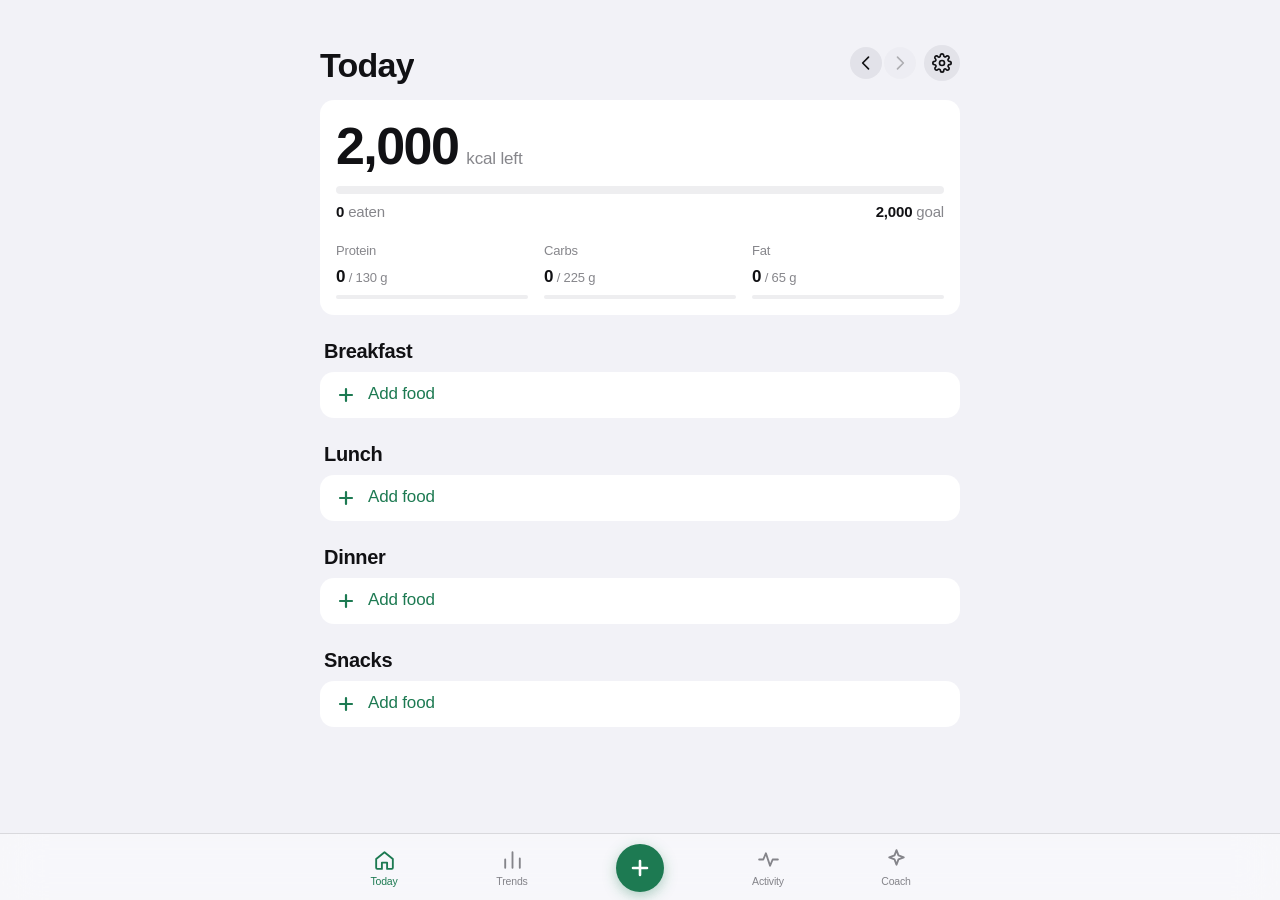
==== commit d12c8cc7: "Redesign, input fixes, editable entries, weight log and a rebuilt AI photo pipeline - Numbers: one p" ====
--- a/index.html
+++ b/index.html
@@ -5,7 +5,8 @@
 <meta name="viewport" content="width=device-width, initial-scale=1, viewport-fit=cover">
 <title>Calorie Ledger</title>
 <meta name="description" content="Log meals against a daily calorie and macro goal.">
-<meta name="theme-color" content="#1b6a50">
+<meta name="theme-color" content="#f2f2f7" media="(prefers-color-scheme: light)">
+<meta name="theme-color" content="#000000" media="(prefers-color-scheme: dark)">
 <meta name="apple-mobile-web-app-capable" content="yes">
 <meta name="mobile-web-app-capable" content="yes">
 <meta name="apple-mobile-web-app-status-bar-style" content="default">
@@ -13,2557 +14,278 @@
 <link rel="manifest" href="manifest.webmanifest">
 <link rel="apple-touch-icon" href="icons/icon-180.png">
 <link rel="icon" type="image/png" sizes="192x192" href="icons/icon-192.png">
-<link rel="preconnect" href="https://fonts.googleapis.com">
-<link rel="preconnect" href="https://fonts.gstatic.com" crossorigin>
-<link rel="stylesheet" href="https://fonts.googleapis.com/css2?family=Archivo:wdth,wght@62..125,400..900&family=Public+Sans:wght@400;500;600;700&display=swap">
-<style>
-/* Layout: phone-first app. Four views (Today, Add, Trends, Settings) switched by a floating tab bar; Today leads with a deep-green summary card. */
-:root{
-  --paper:#eef2ec; --card:#ffffff; --ink:#121a15; --muted:#5d6a61; --line:#e0e7df; --field:#f3f6f2;
-  --accent:#17694e; --accent-ink:#ffffff; --accent-soft:#dff0e7;
-  --hero:#0f3529; --hero-2:#1b5642; --hero-fg:#f2f8f4; --hero-muted:#a8c9ba; --hero-track:rgba(255,255,255,.14); --hero-prog:#7be0b3; --hero-tile:rgba(255,255,255,.08);
-  --protein:#c0396a; --carbs:#b98100; --fat:#2f7bc0; --protein-h:#ff9bb8; --carbs-h:#ffd166; --fat-h:#86c8ff;
-  --warn:#c8402e; --warn-soft:#fbe7e3; --hero-warn:#ff9485;
-  --bar:rgba(255,255,255,.82);
-  --shadow:0 1px 2px rgba(18,26,21,.04),0 10px 28px rgba(18,26,21,.07);
-  --display:"Archivo","Helvetica Neue",Arial,sans-serif;
-  --body:"Public Sans",system-ui,-apple-system,"Segoe UI",sans-serif;
-  --r:20px; --r-sm:12px; color-scheme:light;
-}
-@media (prefers-color-scheme: dark){:root{
-  --paper:#0c100d; --card:#151b17; --ink:#e8eee9; --muted:#93a097; --line:#242d27; --field:#0f1411;
-  --accent:#62cfa3; --accent-ink:#07160e; --accent-soft:#183125;
-  --hero:#0f3327; --hero-2:#1a4f3d; --hero-tile:rgba(255,255,255,.07);
-  --protein:#f07596; --carbs:#e6b53c; --fat:#62aee8;
-  --warn:#ff7a68; --warn-soft:#3a1c18;
-  --bar:rgba(21,27,23,.82);
-  --shadow:0 0 0 1px rgba(255,255,255,.04); color-scheme:dark}}
-
-*{box-sizing:border-box}
-html{-webkit-text-size-adjust:100%}
-body{margin:0;background:var(--paper);color:var(--ink);font:15px/1.5 var(--body);
-  padding:calc(env(safe-area-inset-top,0px) + 14px) max(16px,env(safe-area-inset-right,0px)) calc(env(safe-area-inset-bottom,0px) + 110px) max(16px,env(safe-area-inset-left,0px))}
-img{max-width:100%}
-[hidden]{display:none!important}
-.wrap{max-width:600px;margin:0 auto;display:grid;grid-template-columns:minmax(0,1fr);gap:16px}
-button,input,select,textarea{font:inherit;color:inherit}
-input,select,textarea{font-size:16px} /* 16px stops iOS from zooming into fields */
-button{cursor:pointer;-webkit-tap-highlight-color:transparent}
-:focus-visible{outline:2px solid var(--accent);outline-offset:2px}
-.num{font-variant-numeric:tabular-nums}
-.view{display:grid;grid-template-columns:minmax(0,1fr);gap:16px;animation:rise .28s ease both}
-@keyframes rise{from{opacity:0;transform:translateY(8px)}to{opacity:1;transform:none}}
-
-/* Top bar */
-.top{display:flex;align-items:center;justify-content:space-between;gap:12px;min-height:44px}
-h1{font:900 clamp(22px,6.4vw,28px)/1.05 var(--display);font-stretch:100%;letter-spacing:-.015em;margin:0;min-width:0;white-space:nowrap;overflow:hidden;text-overflow:ellipsis}
-.datenav{flex:none}
-.datenav{display:flex;align-items:center;gap:2px;background:var(--card);border-radius:999px;padding:3px;box-shadow:var(--shadow)}
-.datenav .day{font:700 14px/1 var(--display);min-width:9ch;text-align:center;padding:0 2px}
-.icon-btn{width:36px;height:36px;border-radius:50%;border:0;background:transparent;display:grid;place-items:center;font-size:20px;line-height:1}
-.icon-btn:hover{background:var(--field)}
-.icon-btn[disabled]{opacity:.3;cursor:default}
-.pill-btn{border:0;background:var(--accent-soft);color:var(--accent);border-radius:999px;padding:8px 12px;font-size:13px;font-weight:700;margin-left:2px}
-.pill-btn{display:none}
-body[data-view="settings"] .datenav{display:none}
-
-.card{background:var(--card);border-radius:var(--r);padding:18px;box-shadow:var(--shadow)}
-.eyebrow{font:700 11px/1 var(--display);letter-spacing:.12em;text-transform:uppercase;color:var(--muted);margin:0 0 14px}
-
-/* Hero summary */
-.hero{background:linear-gradient(150deg,var(--hero-2),var(--hero) 62%);color:var(--hero-fg);border-radius:26px;padding:20px;box-shadow:0 14px 34px rgba(15,53,41,.28);display:grid;gap:18px}
-.hero .eyebrow{color:var(--hero-muted);margin:0}
-.ringbox{display:flex;align-items:center;gap:20px}
-.ring{width:156px;height:156px;flex:none;position:relative}
-.ring svg{width:100%;height:100%;transform:rotate(-90deg)}
-.ring .track{stroke:var(--hero-track)}
-.ring .prog{stroke:var(--hero-prog);transition:stroke-dashoffset .7s cubic-bezier(.2,.8,.2,1)}
-.ring.over .prog{stroke:var(--hero-warn)}
-.ring .center{position:absolute;inset:0;display:grid;place-content:center;text-align:center}
-.ring .big{font:800 40px/1 var(--display);font-stretch:88%;letter-spacing:-.02em}
-.ring .sub{font-size:11px;color:var(--hero-muted);text-transform:uppercase;letter-spacing:.1em;margin-top:6px;font-weight:600}
-.ring.over .big{color:var(--hero-warn)}
-.stats{display:grid;gap:12px;min-width:0;flex:1}
-.stats div{display:grid}
-.stats b{font:800 22px/1.1 var(--display);font-stretch:92%}
-.stats span{font-size:12px;color:var(--hero-muted);text-transform:uppercase;letter-spacing:.08em;font-weight:600}
-.macros{display:grid;grid-template-columns:repeat(3,minmax(0,1fr));gap:8px}
-.macro{background:var(--hero-tile);border-radius:14px;padding:10px 12px;display:grid;gap:6px;min-width:0}
-.macro .nm{font-size:11px;text-transform:uppercase;letter-spacing:.08em;color:var(--hero-muted);font-weight:700}
-.macro .v{font:800 17px/1 var(--display)}
-.macro .v small{font:500 11px var(--body);color:var(--hero-muted)}
-.bar{height:5px;border-radius:3px;background:var(--hero-track);overflow:hidden}
-.bar i{display:block;height:100%;border-radius:3px;transition:width .5s ease}
-
-/* Activity */
-.act-grid{display:grid;grid-template-columns:repeat(2,minmax(0,1fr));gap:12px}
-.act-tile{background:var(--card);border-radius:var(--r);padding:16px;box-shadow:var(--shadow);display:grid;gap:4px}
-.act-tile b{font:800 28px/1 var(--display);font-stretch:92%}
-.act-tile b small{font:600 13px var(--body);color:var(--muted)}
-.act-tile span{font-size:11px;color:var(--muted);text-transform:uppercase;letter-spacing:.08em;font-weight:700}
-.act-tile .mbar{margin-top:6px}
-.act-tile em{font-style:normal;font-size:12px;color:var(--muted)}
-.act-hero{background:linear-gradient(150deg,var(--hero-2),var(--hero) 62%);color:var(--hero-fg);box-shadow:0 14px 34px rgba(15,53,41,.28)}
-.act-hero span,.act-hero em,.act-hero b small{color:var(--hero-muted)}
-.act-hero .mbar{background:var(--hero-track)}
-.act-hero .mbar i{background:var(--hero-prog)}
-.tl svg{display:block;width:100%;height:auto}
-.tl text{fill:var(--muted);font:10px var(--body)}
-.tl .c1{fill:var(--line)} .tl .c2{fill:color-mix(in srgb,var(--accent) 22%,var(--line))} .tl .c3{fill:color-mix(in srgb,var(--accent) 50%,var(--line))} .tl .c4{fill:var(--accent)} .tl .c5{fill:var(--carbs)}
-.tl .wk{fill:none;stroke:var(--ink);stroke-width:2;stroke-linecap:round}
-.legend{display:flex;flex-wrap:wrap;gap:6px 14px;font-size:12px;color:var(--muted);margin-top:10px}
-.legend i{display:inline-block;width:10px;height:10px;border-radius:3px;margin-right:5px;vertical-align:-1px}
-.stackbar{display:flex;height:14px;border-radius:7px;overflow:hidden;background:var(--line)}
-.stackbar i{display:block;height:100%}
-.zone{display:grid;grid-template-columns:auto minmax(0,1fr) auto;gap:8px;align-items:center;font-size:14px;padding:6px 0}
-.zone i{width:10px;height:10px;border-radius:3px}
-.zone b{font:800 14px var(--display)}
-.wo{display:grid;grid-template-columns:auto minmax(0,1fr);gap:12px;align-items:center;padding:12px 0;border-top:1px solid var(--line)}
-.wo:first-of-type{border-top:0;padding-top:0}
-.wo:last-child{padding-bottom:0}
-.wo h4{margin:0;font:800 16px/1.2 var(--display)}
-.wo .when{font-size:12px;color:var(--muted)}
-.wo .facts{display:flex;flex-wrap:wrap;gap:6px;margin-top:6px}
-.wo .facts span{background:var(--field);border-radius:999px;padding:3px 10px;font-size:12px;font-weight:700}
-.wo .facts span.int{background:var(--accent-soft);color:var(--accent);text-transform:capitalize}
-.balance{display:grid;gap:10px}
-.balance .row{display:grid;grid-template-columns:64px minmax(0,1fr) auto;gap:10px;align-items:center;font-size:13px}
-.balance .row b{font:800 15px var(--display)}
-.balance .mbar{height:10px;border-radius:5px}
-.balance .mbar i{border-radius:5px}
-.balance .burn i{background:var(--carbs)}
-.gear{width:40px;height:40px;border-radius:50%;border:0;background:var(--card);display:grid;place-items:center;box-shadow:var(--shadow);flex:none}
-.gear svg{width:20px;height:20px;stroke:var(--ink);fill:none;stroke-width:1.8;stroke-linecap:round;stroke-linejoin:round}
-.gear[aria-pressed="true"]{background:var(--accent-soft)}
-.gear[aria-pressed="true"] svg{stroke:var(--accent)}
-.top-right{display:flex;align-items:center;gap:8px;flex:none}
-button.day{border:0;background:none}
-
-/* Oura card */
-.body-head{display:flex;justify-content:space-between;align-items:baseline;gap:10px;margin-bottom:12px}
-.body-head .eyebrow{margin:0}
-.body-head span{font-size:12px;color:var(--muted)}
-.vitals{display:grid;grid-template-columns:repeat(4,minmax(0,1fr));gap:8px}
-.vital{background:var(--field);border-radius:14px;padding:10px 8px;text-align:center;display:grid;gap:3px;min-width:0}
-.vital b{font:800 20px/1 var(--display)}
-.vital b small{font:600 11px var(--body);color:var(--muted)}
-.vital span{font-size:10px;text-transform:uppercase;letter-spacing:.08em;color:var(--muted);font-weight:700}
-.vital.good b{color:var(--accent)}
-.vital.bad b{color:var(--warn)}
-.adjust{margin-top:12px;background:var(--accent-soft);border-radius:14px;padding:14px;display:grid;gap:8px}
-.adjust .t{font:700 11px/1 var(--display);letter-spacing:.12em;text-transform:uppercase;color:var(--accent)}
-.adjust .big{font:800 19px/1.25 var(--display)}
-.adjust ul{margin:0;padding-left:18px;font-size:13px;line-height:1.45}
-.adjust.flat{background:var(--field)}
-.adjust.flat .t{color:var(--muted)}
-
-/* Fast logging: action row on Today and the + sheet */
-.qgrid{display:grid;grid-template-columns:repeat(4,minmax(0,1fr));gap:8px}
-.qbtn{border:0;background:var(--card);border-radius:18px;padding:12px 4px 10px;display:grid;justify-items:center;gap:6px;font-size:13px;font-weight:700;box-shadow:var(--shadow);color:var(--ink)}
-.qbtn:active{transform:scale(.96)}
-.qbtn .ico{width:44px;height:44px;border-radius:14px;background:var(--accent);display:grid;place-items:center}
-.qbtn svg{width:24px;height:24px;stroke:var(--accent-ink);fill:none;stroke-width:1.9;stroke-linecap:round;stroke-linejoin:round}
-.sheet .qbtn{background:var(--field);box-shadow:none}
-.sheet-back{position:fixed;inset:0;background:rgba(0,0,0,.38);z-index:45;opacity:0;pointer-events:none;transition:opacity .2s}
-.sheet-back.on{opacity:1;pointer-events:auto}
-.sheet{position:fixed;left:0;right:0;bottom:0;z-index:46;margin:0 auto;max-width:600px;background:var(--card);border-radius:26px 26px 0 0;
-  padding:10px 16px calc(env(safe-area-inset-bottom,0px) + 18px);display:grid;gap:14px;transform:translateY(110%);transition:transform .26s cubic-bezier(.2,.8,.2,1);box-shadow:0 -12px 34px rgba(0,0,0,.22)}
-.sheet.on{transform:none}
-.sheet .grab{width:42px;height:5px;border-radius:3px;background:var(--line);margin:0 auto}
-.sheet-head{display:flex;justify-content:space-between;align-items:center}
-.sheet-head h2{margin:0;font:800 19px/1.2 var(--display)}
-.sheet .chips{margin:0 -16px;padding:2px 16px 4px}
-.sheet .more{border:0;background:none;color:var(--accent);font-weight:700;font-size:14px;padding:6px 0;justify-self:center}
-.segm{display:grid;grid-template-columns:repeat(4,1fr);background:var(--field);border-radius:12px;padding:3px;gap:2px}
-.segm button{border:0;background:none;border-radius:9px;padding:8px 0;font-size:13px;font-weight:700;color:var(--muted)}
-.segm button[aria-pressed="true"]{background:var(--card);color:var(--ink);box-shadow:var(--shadow)}
-.srow{display:flex;align-items:stretch;gap:4px}
-.srow > button[data-sug]{flex:1;min-width:0}
-.suggest .qadd{flex:none;width:40px;justify-content:center;align-items:center;font-size:22px;line-height:1;color:var(--accent);font-weight:700;padding:0}
-.copy-meal{margin-top:10px;width:100%;border:1.5px dashed var(--line);background:none;border-radius:12px;padding:10px;font-size:13px;font-weight:700;color:var(--accent)}
-.copy-meal:hover{border-color:var(--accent);background:var(--accent-soft)}
-
-/* Quick add */
-.chips{display:flex;gap:8px;overflow-x:auto;margin:0 -18px;padding:2px 18px 4px;scrollbar-width:none;-webkit-overflow-scrolling:touch}
-.chips::-webkit-scrollbar{display:none}
-.chip{flex:none;border:0;background:var(--field);border-radius:14px;padding:10px 14px;font-size:14px;font-weight:600;display:grid;gap:1px;text-align:left;max-width:180px}
-.chip span{white-space:nowrap;overflow:hidden;text-overflow:ellipsis}
-.chip:hover{background:var(--accent-soft)}
-.chip:active{transform:scale(.97)}
-.chip small{color:var(--muted);font-weight:500;font-size:12px}
-.chips-label{font:700 11px/1 var(--display);letter-spacing:.12em;text-transform:uppercase;color:var(--muted);margin:0 0 12px}
-
-/* Meals */
-.meals{display:grid;gap:12px}
-.mealcard{background:var(--card);border-radius:var(--r);padding:14px 14px 14px 16px;box-shadow:var(--shadow)}
-.meal-head{display:flex;align-items:center;gap:12px}
-.meal-ico{width:40px;height:40px;border-radius:12px;background:var(--accent-soft);display:grid;place-items:center;flex:none}
-.meal-ico svg{width:22px;height:22px;stroke:var(--accent);fill:none;stroke-width:1.8;stroke-linecap:round;stroke-linejoin:round}
-.meal-head h3{font:800 17px/1.2 var(--display);margin:0}
-.meal-head .sub{font-size:12px;color:var(--muted)}
-.meal-head .grow{flex:1;min-width:0}
-.meal-head .add{width:38px;height:38px;border-radius:50%;border:0;background:var(--field);color:var(--accent);font-size:22px;line-height:1;display:grid;place-items:center;flex:none}
-.meal-head .add:hover{background:var(--accent-soft)}
-.entries{list-style:none;margin:12px 0 0;padding:0}
-.entry{display:grid;grid-template-columns:minmax(0,1fr) auto auto;gap:8px;align-items:center;padding:10px 0;border-top:1px solid var(--line)}
-.entry .nm{min-width:0;overflow-wrap:anywhere;font-weight:600;line-height:1.3}
-.entry .mac{font-size:12px;color:var(--muted);font-weight:400;margin-top:2px}
-.entry .mac i{font-style:normal;font-weight:700}
-.entry .k{font:800 16px/1 var(--display);text-align:right}
-.entry .k small{display:block;font:500 10px var(--body);color:var(--muted);text-transform:uppercase;letter-spacing:.08em;margin-top:2px}
-.entry .del{border:0;background:none;color:var(--muted);width:32px;height:32px;border-radius:50%;font-size:18px;margin-right:-6px}
-.entry .del:hover{background:var(--warn-soft);color:var(--warn)}
-
-/* Add view */
-.tools{display:grid;grid-template-columns:repeat(3,minmax(0,1fr));gap:10px}
-@media (max-width:520px){.tool-btn{padding:14px 12px}.tool-btn small{display:none}.tool-btn b{font-size:15px}}
-.tool-btn{display:grid;gap:10px;border:0;background:var(--card);border-radius:var(--r);padding:16px;text-align:left;min-width:0;box-shadow:var(--shadow)}
-.tool-btn:active{transform:scale(.98)}
-.tool-btn[aria-expanded="true"]{background:var(--accent);color:var(--accent-ink)}
-.tool-btn .ico{width:44px;height:44px;border-radius:14px;background:var(--accent-soft);display:grid;place-items:center}
-.tool-btn svg{width:24px;height:24px;stroke:var(--accent);fill:none;stroke-width:1.8;stroke-linecap:round;stroke-linejoin:round}
-.tool-btn b{display:block;font:800 16px/1.2 var(--display)}
-.tool-btn small{display:block;font-size:12px;color:var(--muted);line-height:1.35;margin-top:2px}
-.tool-btn[aria-expanded="true"] small{color:inherit;opacity:.8}
-.panel{display:grid;gap:12px}
-.panel h3{margin:0;font:800 17px/1.2 var(--display)}
-.vh{position:absolute;width:1px;height:1px;overflow:hidden;clip:rect(0 0 0 0);white-space:nowrap}
-.drop{display:flex;align-items:center;gap:14px;border:2px dashed var(--line);border-radius:16px;padding:12px;cursor:pointer;background:var(--field)}
-.drop:hover,.drop.over{border-color:var(--accent)}
-input[type=file]:focus-visible + .drop{outline:2px solid var(--accent);outline-offset:2px}
-.drop img{width:64px;height:64px;object-fit:cover;border-radius:12px;flex:none}
-.drop .ph{width:64px;height:64px;border-radius:12px;flex:none;display:grid;place-items:center;background:var(--accent-soft)}
-.drop .ph svg{width:28px;height:28px;stroke:var(--accent);fill:none;stroke-width:1.8}
-.drop b{display:block}
-.drop > span > span{display:block;font-size:12px;color:var(--muted)}
-.inline{display:flex;gap:8px;flex-wrap:wrap;align-items:end}
-.inline .field{flex:1 1 160px}
-.msg{font-size:13px;line-height:1.45;margin:0}
-.msg.err{color:var(--warn)}
-.msg.ok{color:var(--accent);font-weight:600}
-.msg + .msg,.msg + .drop,.msg + button,.drop + button{margin-top:10px}
-.working{display:flex;align-items:center;gap:10px;font-size:13px;color:var(--muted)}
-.spin{width:16px;height:16px;border:2px solid var(--line);border-top-color:var(--accent);border-radius:50%;animation:spin .8s linear infinite;flex:none}
-@keyframes spin{to{transform:rotate(360deg)}}
-
-.addform{display:grid;gap:14px}
-.field{display:grid;gap:5px;min-width:0}
-.field label{font-size:12px;font-weight:600;color:var(--muted)}
-.field input,.field select{width:100%;border:1.5px solid transparent;background:var(--field);border-radius:var(--r-sm);padding:11px 12px;min-width:0}
-.field input:focus,.field select:focus,textarea:focus{border-color:var(--accent);outline:none;background:var(--card)}
-.search input{padding-left:40px;background-image:url("data:image/svg+xml,%3Csvg xmlns='http://www.w3.org/2000/svg' viewBox='0 0 24 24' fill='none' stroke='%237b877f' stroke-width='2' stroke-linecap='round'%3E%3Ccircle cx='11' cy='11' r='6.5'/%3E%3Cpath d='M16 16l4.5 4.5'/%3E%3C/svg%3E");background-repeat:no-repeat;background-position:12px center;background-size:18px}
-.qty{display:grid;grid-template-columns:90px minmax(0,1fr) 130px;gap:10px}
-.qty.nounit{grid-template-columns:90px minmax(0,1fr)}
-.qty.nounit .unitfield{display:none}
-.grid-nums{display:grid;grid-template-columns:repeat(4,minmax(0,1fr));gap:10px}
-@media (max-width:520px){.grid-nums{grid-template-columns:repeat(2,minmax(0,1fr))}.qty{grid-template-columns:80px minmax(0,1fr)}.qty .mealfield{grid-column:1/-1}.qty.nounit .mealfield{grid-column:auto}}
-.namefield{position:relative}
-.suggest{position:absolute;z-index:5;left:0;right:0;top:100%;margin-top:6px;background:var(--card);border:1px solid var(--line);border-radius:16px;box-shadow:0 14px 36px rgba(0,0,0,.2);max-height:340px;overflow:auto;padding:6px}
-.suggest button{display:flex;justify-content:space-between;gap:10px;width:100%;text-align:left;border:0;background:none;padding:10px;border-radius:10px;font-size:14px}
-.suggest button:hover,.suggest button:focus{background:var(--accent-soft);outline:none}
-.suggest small{color:var(--muted);white-space:nowrap}
-.suggest .alt{display:block;font-size:12px;color:var(--muted);white-space:normal}
-.suggest .tag{font-size:10px;text-transform:uppercase;letter-spacing:.08em;color:var(--accent);margin-right:6px;font-weight:700}
-.suggest .head{font-size:11px;text-transform:uppercase;letter-spacing:.1em;color:var(--muted);padding:8px 10px 4px;font-weight:700}
-.suggest .online{color:var(--accent);font-weight:700;justify-content:flex-start;gap:8px}
-.suggest .note{font-size:12px;color:var(--muted);padding:6px 10px;margin:0}
-.suggest .working{padding:10px}
-.primary{background:var(--accent);color:var(--accent-ink);border:0;border-radius:14px;padding:13px 18px;font-weight:700}
-.primary:hover{filter:brightness(1.07)}
-.primary:active{transform:scale(.98)}
-.primary[disabled]{opacity:.5;cursor:default;filter:none}
-.primary.wide{width:100%;font-size:16px;padding:15px 18px}
-.ghost{border:0;background:var(--field);border-radius:14px;padding:12px 14px;font-weight:600;font-size:14px}
-.ghost:hover{background:var(--accent-soft)}
-.hint{font-size:12px;color:var(--muted)}
-
-/* AI results */
-.items{display:grid;gap:8px}
-.item{display:grid;grid-template-columns:auto minmax(0,1fr);gap:4px 10px;align-items:start;background:var(--field);border-radius:14px;padding:10px}
-.item.off{opacity:.5}
-.item input[type=checkbox]{margin-top:10px;width:20px;height:20px;accent-color:var(--accent)}
-.item .nm-row{display:flex;gap:8px;align-items:baseline;flex-wrap:wrap}
-.item .nm-row input{flex:1 1 180px;font-weight:600}
-.item .portion{font-size:12px;color:var(--muted)}
-.item .nums{display:grid;grid-template-columns:repeat(4,minmax(0,1fr));gap:6px;margin-top:6px}
-.item input.sm{width:100%;border:1px solid var(--line);background:var(--card);border-radius:8px;padding:6px 7px;min-width:0}
-.item label.u{font-size:10px;text-transform:uppercase;letter-spacing:.08em;color:var(--muted);display:grid;gap:2px}
-.conf{display:inline-block;font-size:11px;font-weight:700;letter-spacing:.06em;text-transform:uppercase;padding:2px 8px;border-radius:999px;background:var(--accent-soft);color:var(--accent)}
-.conf.low{background:var(--warn-soft);color:var(--warn)}
-.res-foot{display:flex;flex-wrap:wrap;justify-content:space-between;align-items:center;gap:10px;margin-top:10px}
-.res-foot .tot{font-weight:700}
-textarea.note{width:100%;border:1.5px solid transparent;background:var(--field);border-radius:var(--r-sm);padding:11px 12px;resize:vertical;min-height:46px}
-
-/* Trends */
-.tiles{display:grid;grid-template-columns:repeat(3,minmax(0,1fr));gap:12px}
-.tile{background:var(--card);border-radius:var(--r);padding:14px;box-shadow:var(--shadow);display:grid;gap:4px}
-.tile b{font:800 24px/1 var(--display);font-stretch:92%}
-.tile b small{font:500 12px var(--body);color:var(--muted)}
-.tile span{font-size:11px;color:var(--muted);text-transform:uppercase;letter-spacing:.08em;font-weight:700}
-.week-head{display:flex;justify-content:space-between;align-items:baseline;flex-wrap:wrap;gap:6px 16px;margin-bottom:6px}
-.week-head .avg{font-size:13px;color:var(--muted)}
-.chart svg{display:block;width:100%;height:auto}
-.chart text{fill:var(--muted);font:11px var(--body)}
-.chart .val{fill:var(--ink);font-weight:700;font-size:10px}
-.chart .gridl{stroke:var(--line)}
-.chart .goal{stroke:var(--ink);stroke-dasharray:5 4;stroke-width:1.5}
-.chart .goal-t{fill:var(--ink);font-weight:700}
-.chart .b{fill:var(--accent);opacity:.45;cursor:pointer}
-.chart .b.over{fill:var(--warn)}
-.chart .b.sel{opacity:1}
-.chart .dl.sel{fill:var(--ink);font-weight:700}
-
-/* Micronutrients */
-.micro-grid{display:grid;gap:12px}
-.mrow{display:grid;gap:5px}
-.mrow .mtop{display:flex;justify-content:space-between;align-items:baseline;gap:10px;font-size:14px}
-.mrow .mtop b{font-weight:700}
-.mrow .mtop span{color:var(--muted);font-size:13px}
-.mrow .mtop .pc{font:800 13px/1 var(--display);color:var(--ink);margin-left:8px}
-.mbar{height:6px;border-radius:3px;background:var(--line);overflow:hidden}
-.mbar i{display:block;height:100%;border-radius:3px;background:var(--accent);transition:width .4s ease}
-.mrow.lowish .mbar i{background:var(--carbs)}
-.mrow.over .mbar i{background:var(--warn)}
-.mrow.over .pc{color:var(--warn)}
-.msub{font:700 11px/1 var(--display);letter-spacing:.12em;text-transform:uppercase;color:var(--muted);margin:8px 0 0}
-
-/* Nutrition Facts label */
-.label{background:var(--card);border:2px solid var(--ink);padding:8px 12px 12px;font-family:var(--display);color:var(--ink);border-radius:4px}
-.label h2{font:900 38px/1 var(--display);font-stretch:70%;margin:0;letter-spacing:-.01em}
-.label .date{font:400 14px/1.3 var(--body);border-bottom:1px solid var(--ink);padding:2px 0 4px}
-.label .thick{border-top:10px solid var(--ink);margin-top:2px}
-.label .med{border-top:5px solid var(--ink)}
-.label .amt{font-weight:800;font-size:12px;padding-top:4px}
-.label .cal{display:flex;justify-content:space-between;align-items:baseline;padding-bottom:2px}
-.label .cal span:first-child{font:900 26px/1.1 var(--display);font-stretch:85%}
-.label .cal span:last-child{font:900 38px/1 var(--display);font-stretch:85%}
-.label .dvh{font-weight:800;font-size:12px;text-align:right;padding:3px 0;border-bottom:1px solid var(--ink)}
-.label .ln{display:flex;justify-content:space-between;font-size:14px;padding:3px 0;border-bottom:1px solid var(--ink)}
-.label .ln b,.label .ln .pct{font-weight:800}
-.label .ln .pct.hi{color:var(--warn)}
-.label .ln.last{border-bottom:0}
-.label .foot{font:400 11px/1.4 var(--body);padding-top:6px}
-
-/* Review */
-.rv-head{display:flex;align-items:center;gap:16px}
-.score{width:92px;height:92px;flex:none;position:relative}
-.score svg{width:100%;height:100%;transform:rotate(-90deg)}
-.score .track{stroke:var(--line)}
-.score .prog{stroke:var(--accent)}
-.score.mid .prog{stroke:var(--carbs)}
-.score.low .prog{stroke:var(--warn)}
-.score .n{position:absolute;inset:0;display:grid;place-content:center;text-align:center;font:800 28px/1 var(--display)}
-.score .n small{display:block;font:600 10px var(--body);color:var(--muted);letter-spacing:.08em;text-transform:uppercase;margin-top:3px}
-.rv-head h2{font:800 20px/1.2 var(--display);margin:0;text-wrap:balance}
-.rv-head p{margin:4px 0 0;font-size:12px;color:var(--muted)}
-.rv-sec{display:grid;gap:10px}
-.rv-sec h3{font:700 11px/1 var(--display);letter-spacing:.12em;text-transform:uppercase;color:var(--muted);margin:0}
-.rv-list{list-style:none;margin:0;padding:0;display:grid;gap:8px}
-.rv-list li{display:grid;grid-template-columns:auto minmax(0,1fr);gap:10px;align-items:start;line-height:1.4}
-.rv-list li::before{content:"";width:8px;height:8px;border-radius:50%;background:var(--accent);margin-top:7px}
-.gap{background:var(--field);border-radius:14px;padding:12px 14px;display:grid;gap:6px}
-.gap b{font:800 16px/1.2 var(--display)}
-.gap p{margin:0;font-size:14px;line-height:1.45}
-.gap .foods{display:flex;flex-wrap:wrap;gap:6px;margin-top:2px}
-.gap .foods span{background:var(--accent-soft);color:var(--accent);border-radius:999px;padding:4px 10px;font-size:12px;font-weight:700}
-.next{background:var(--accent-soft);border-radius:14px;padding:14px;line-height:1.45}
-.next b{display:block;font:700 11px/1 var(--display);letter-spacing:.12em;text-transform:uppercase;color:var(--accent);margin-bottom:6px}
-.stale{background:var(--warn-soft);color:var(--warn);border-radius:12px;padding:10px 12px;font-size:13px;font-weight:600}
-
-/* Settings */
-.two{display:grid;grid-template-columns:repeat(2,minmax(0,1fr));gap:10px}
-.sugg{background:var(--accent-soft);border-radius:14px;padding:14px;display:grid;gap:10px}
-.sugg b.t{font:700 11px/1 var(--display);letter-spacing:.12em;text-transform:uppercase;color:var(--accent)}
-.sugg .nums{font:800 18px/1.3 var(--display)}
-.sugg p{margin:0;font-size:13px;line-height:1.45}
-.stack{display:grid;gap:14px}
-.three{display:grid;grid-template-columns:repeat(3,minmax(0,1fr));gap:10px}
-.row-btns{display:flex;gap:8px;flex-wrap:wrap}
-.keystate{font-size:12px;font-weight:600}
-.keystate.on{color:var(--accent)}
-.keystate.off{color:var(--muted)}
-.credit{font-size:12px;color:var(--muted);text-align:center;margin:0}
-.credit a{color:inherit}
-
-/* Tab bar */
-.tabbar{position:fixed;left:50%;transform:translateX(-50%);bottom:calc(env(safe-area-inset-bottom,0px) + 10px);width:min(480px,calc(100% - 20px));z-index:40;
-  display:grid;grid-template-columns:repeat(5,1fr);gap:2px;padding:6px;border-radius:26px;background:var(--bar);
-  -webkit-backdrop-filter:saturate(1.6) blur(18px);backdrop-filter:saturate(1.6) blur(18px);box-shadow:0 10px 30px rgba(0,0,0,.18),0 0 0 1px var(--line)}
-.tabbar button{border:0;background:none;border-radius:20px;padding:8px 4px 6px;display:grid;justify-items:center;gap:3px;font-size:11px;font-weight:700;color:var(--muted)}
-.tabbar svg{width:24px;height:24px;stroke:currentColor;fill:none;stroke-width:1.9;stroke-linecap:round;stroke-linejoin:round}
-.tabbar button[aria-current="page"]{color:var(--accent);background:var(--accent-soft)}
-.tabbar button.plus .bubble{width:30px;height:30px;border-radius:10px;background:var(--accent);display:grid;place-items:center;margin:-3px 0}
-.tabbar button.plus .bubble svg{stroke:var(--accent-ink);width:20px;height:20px;stroke-width:2.4}
-
-/* Scanner overlay */
-.scanner{position:fixed;inset:0;z-index:50;background:#000;display:grid;grid-template-rows:1fr auto}
-.scanner video{width:100%;height:100%;object-fit:cover;grid-row:1/3;grid-column:1}
-.scan-frame{grid-row:1;grid-column:1;align-self:center;justify-self:center;width:min(80vw,420px);aspect-ratio:1.8;border:3px solid #fff;border-radius:18px;box-shadow:0 0 0 100vmax rgba(0,0,0,.45);position:relative}
-.scan-frame::after{content:"";position:absolute;left:8%;right:8%;top:50%;height:2px;background:#7be0b3;box-shadow:0 0 12px #7be0b3;animation:sweep 1.6s ease-in-out infinite alternate}
-@keyframes sweep{from{transform:translateY(-38px)}to{transform:translateY(38px)}}
-.scan-bar{grid-row:2;grid-column:1;position:relative;padding:16px 16px calc(16px + env(safe-area-inset-bottom,0px));background:rgba(0,0,0,.72);color:#fff;display:grid;gap:12px;text-align:center}
-.scan-bar p{margin:0;font-size:15px}
-.scan-bar .row-btns{justify-content:center}
-.scan-bar button{border:1px solid rgba(255,255,255,.5);background:transparent;color:#fff;border-radius:999px;padding:10px 22px;font-weight:600}
-
-/* Toast */
-.toast{position:fixed;left:50%;bottom:calc(env(safe-area-inset-bottom,0px) + 92px);transform:translate(-50%,20px);background:var(--ink);color:var(--paper);padding:11px 14px 11px 16px;border-radius:14px;display:flex;align-items:center;gap:14px;font-size:14px;opacity:0;pointer-events:none;transition:.25s;max-width:calc(100% - 32px);z-index:60;box-shadow:0 10px 30px rgba(0,0,0,.25)}
-.toast.show{opacity:1;transform:translate(-50%,0);pointer-events:auto}
-.toast button{border:0;background:none;color:var(--paper);font-weight:700;text-decoration:underline;padding:4px}
-@media (prefers-reduced-motion:reduce){*{transition:none!important;animation:none!important}}
-</style>
+<link rel="stylesheet" href="css/app.css">
 </head>
 <body data-view="today">
 <div class="wrap">
   <header class="top">
-    <h1 id="viewTitle">Calorie Ledger</h1>
+    <h1 class="t-large" id="viewTitle">Today</h1>
     <div class="top-right">
       <div class="datenav">
-        <button class="icon-btn" id="prev" aria-label="Previous day">‹</button>
-        <button type="button" class="day" id="dayLabel" title="Back to today">Today</button>
-        <button class="icon-btn" id="next" aria-label="Next day">›</button>
-        <button class="pill-btn" id="today">Today</button>
-      </div>
-      <button type="button" class="gear" id="settingsBtn" aria-label="Settings" aria-pressed="false"><svg viewBox="0 0 24 24"><path d="M4 7h10M18 7h2M4 17h2M10 17h10"/><circle cx="16" cy="7" r="2"/><circle cx="8" cy="17" r="2"/></svg></button>
+        <button type="button" class="btn small tinted" id="toToday" hidden>Today</button>
+        <button type="button" class="icon-btn" id="prev" aria-label="Previous day"><svg viewBox="0 0 24 24"><path d="M15 5l-7 7 7 7"/></svg></button>
+        <button type="button" class="icon-btn" id="next" aria-label="Next day"><svg viewBox="0 0 24 24"><path d="M9 5l7 7-7 7"/></svg></button>
+      </div>
+      <button type="button" class="icon-btn" id="settingsBtn" aria-label="Settings"><svg viewBox="0 0 24 24"><circle cx="12" cy="12" r="3"/><path d="M19.4 15a1.7 1.7 0 0 0 .3 1.8l.1.1a2 2 0 1 1-2.8 2.8l-.1-.1a1.7 1.7 0 0 0-1.8-.3 1.7 1.7 0 0 0-1 1.5V21a2 2 0 1 1-4 0v-.1a1.7 1.7 0 0 0-1.1-1.5 1.7 1.7 0 0 0-1.8.3l-.1.1a2 2 0 1 1-2.8-2.8l.1-.1a1.7 1.7 0 0 0 .3-1.8 1.7 1.7 0 0 0-1.5-1H3a2 2 0 1 1 0-4h.1a1.7 1.7 0 0 0 1.5-1.1 1.7 1.7 0 0 0-.3-1.8l-.1-.1a2 2 0 1 1 2.8-2.8l.1.1a1.7 1.7 0 0 0 1.8.3H9a1.7 1.7 0 0 0 1-1.5V3a2 2 0 1 1 4 0v.1a1.7 1.7 0 0 0 1 1.5 1.7 1.7 0 0 0 1.8-.3l.1-.1a2 2 0 1 1 2.8 2.8l-.1.1a1.7 1.7 0 0 0-.3 1.8V9a1.7 1.7 0 0 0 1.5 1H21a2 2 0 1 1 0 4h-.1a1.7 1.7 0 0 0-1.5 1z"/></svg></button>
     </div>
   </header>
+  <p class="subtitle" id="subTitle" hidden></p>
 
   <!-- TODAY -->
   <main class="view" id="view-today">
-    <section class="hero" aria-label="Daily summary">
-      <p class="eyebrow" id="ringEyebrow">Remaining today</p>
-      <div class="ringbox">
-        <div class="ring" id="ring">
-          <svg viewBox="0 0 120 120"><circle class="track" cx="60" cy="60" r="52" fill="none" stroke-width="10"/><circle class="prog" id="ringProg" cx="60" cy="60" r="52" fill="none" stroke-width="10" stroke-linecap="round"/></svg>
-          <div class="center"><div class="big num" id="ringBig">0</div><div class="sub" id="ringSub">kcal left</div></div>
-        </div>
-        <div class="stats num" id="stats"></div>
+    <section class="card summary" id="summary" aria-label="Daily summary">
+      <div>
+        <div class="remain"><span class="big num" id="sumBig">0</span><span class="unit" id="sumUnit">kcal left</span></div>
+        <div class="cap-bar" style="margin-top:14px"><i id="sumBar" style="width:0"></i></div>
+        <div class="sum-line num" id="sumLine"></div>
       </div>
       <div class="macros" id="macros"></div>
     </section>
-
-    <div class="qgrid" id="quickRow"><button type="button" class="qbtn" data-quick="scan"><span class="ico"><svg viewBox="0 0 24 24"><path d="M3 7V4h3M18 4h3v3M21 17v3h-3M6 20H3v-3M7 8v8M10 8v8M13 8v8M16 8v8"/></svg></span>Scan</button><button type="button" class="qbtn" data-quick="photo"><span class="ico"><svg viewBox="0 0 24 24"><path d="M4 8h3l2-3h6l2 3h3v11H4z"/><circle cx="12" cy="13" r="3.5"/></svg></span>Photo</button><button type="button" class="qbtn" data-quick="describe"><span class="ico"><svg viewBox="0 0 24 24"><path d="M4 5h16v11H9l-5 4zM8 9h8M8 12h5"/></svg></span>Describe</button><button type="button" class="qbtn" data-quick="search"><span class="ico"><svg viewBox="0 0 24 24"><circle cx="11" cy="11" r="6.5"/><path d="M16 16l4.5 4.5"/></svg></span>Search</button></div>
-
-    <section class="card" id="bodyCard" hidden></section>
-
-    <section class="card">
-      <p class="chips-label" id="chipsLabel">Quick add</p>
-      <div class="chips" id="chips"></div>
-    </section>
-
-    <div class="meals" id="meals"></div>
-  </main>
-
-  <!-- ADD -->
-  <main class="view" id="view-add" hidden>
-    <div class="tools">
-      <button type="button" class="tool-btn" id="openBarcode" aria-expanded="false" aria-controls="panelBarcode">
-        <span class="ico"><svg viewBox="0 0 24 24"><path d="M3 7V4h3M18 4h3v3M21 17v3h-3M6 20H3v-3M7 8v8M10 8v8M13 8v8M16 8v8"/></svg></span>
-        <span><b>Scan barcode</b><small>Swedish and international products</small></span>
-      </button>
-      <button type="button" class="tool-btn" id="openPhoto" aria-expanded="false" aria-controls="panelPhoto">
-        <span class="ico"><svg viewBox="0 0 24 24"><path d="M4 8h3l2-3h6l2 3h3v11H4z"/><circle cx="12" cy="13" r="3.5"/></svg></span>
-        <span><b>Snap a meal</b><small>AI estimates from a photo</small></span>
-      </button>
-      <button type="button" class="tool-btn" id="openText" aria-expanded="false" aria-controls="panelText">
-        <span class="ico"><svg viewBox="0 0 24 24"><path d="M4 5h16v11H9l-5 4zM8 9h8M8 12h5"/></svg></span>
-        <span><b>Describe it</b><small>AI estimates from your words</small></span>
-      </button>
-    </div>
-
-    <section class="card panel" id="panelBarcode" hidden>
-      <h3>Scan a barcode</h3>
-      <button type="button" class="primary wide" id="startScan">Open camera scanner</button>
-      <input type="file" id="bcFile" class="vh" accept="image/*">
-      <label class="drop" for="bcFile" id="bcDrop">
-        <span class="ph"><svg viewBox="0 0 24 24"><path d="M4 5h16v14H4zM8 15l3-3 2 2 3-4 2 5"/></svg></span>
-        <span><b>Or use a photo of the barcode</b><span>From your camera roll or files.</span></span>
-      </label>
-      <div class="inline">
-        <div class="field"><label for="bcCode">Or type the number</label><input id="bcCode" inputmode="numeric" autocomplete="off" placeholder="e.g. 3017624010701"></div>
-        <button type="button" class="ghost" id="bcLookup">Look up</button>
-      </div>
-      <div id="bcOut"></div>
-    </section>
-
-    <section class="card panel" id="panelPhoto" hidden>
-      <h3>Estimate a meal from a photo</h3>
-      <div id="photoNoKey" hidden><p class="msg">Meal photos need a free Google Gemini key. <button type="button" class="ghost" id="gotoKey" style="margin-left:6px">Add your key</button></p></div>
-      <input type="file" id="mealFile" class="vh" accept="image/*">
-      <label class="drop" for="mealFile" id="mealDrop">
-        <span class="ph" id="mealThumb"><svg viewBox="0 0 24 24"><path d="M4 8h3l2-3h6l2 3h3v11H4z"/><circle cx="12" cy="13" r="3.5"/></svg></span>
-        <span><b id="mealDropTitle">Take or choose a photo of your meal</b><span>Shoot from above with the whole plate in view.</span></span>
-      </label>
-      <div class="field"><label for="mealNote">Anything the photo can't show (optional)</label><textarea id="mealNote" class="note" rows="1" placeholder="e.g. cooked in butter, large bowl, dressing on the side"></textarea></div>
-      <div class="inline"><button type="button" class="primary" id="mealGo" disabled>Estimate calories</button><button type="button" class="ghost" id="mealStop" hidden>Stop</button></div>
-      <div id="mealOut"></div>
-    </section>
-
-    <section class="card panel" id="panelText" hidden>
-      <h3>Describe what you ate</h3>
-      <div id="textNoKey" hidden><p class="msg">This needs a free Google Gemini key. <button type="button" class="ghost" id="textGotoKey" style="margin-left:6px">Add your key</button></p></div>
-      <div class="field"><label for="descText">In English or Swedish. Amounts help, but aren't required.</label><textarea id="descText" class="note" rows="3" enterkeyhint="go" placeholder="e.g. två stekta ägg, en skiva rågbröd med smör och ost, ett glas mjölk"></textarea></div>
-      <div class="inline"><button type="button" class="primary" id="descGo" disabled>Estimate calories</button><button type="button" class="ghost" id="descStop" hidden>Stop</button></div>
-      <div id="descOut"></div>
-    </section>
-
-    <section class="card">
-      <form class="addform" id="addForm" autocomplete="off">
-        <div class="field namefield search">
-          <label for="fName">Food</label>
-          <input id="fName" placeholder="Search foods, or type your own" enterkeyhint="search" required>
-          <div class="suggest" id="suggest" hidden></div>
-        </div>
-        <div class="qty nounit" id="qtyRow">
-          <div class="field"><label for="fServ" id="fServLabel">Servings</label><input id="fServ" type="number" min="0" step="any" value="1" inputmode="decimal"></div>
-          <div class="field unitfield"><label for="fUnit">Unit</label><select id="fUnit"></select></div>
-          <div class="field mealfield"><label for="fMeal">Meal</label>
-            <select id="fMeal"><option value="breakfast">Breakfast</option><option value="lunch">Lunch</option><option value="dinner">Dinner</option><option value="snacks">Snacks</option></select>
-          </div>
-        </div>
-        <div class="grid-nums">
-          <div class="field"><label for="fKcal" id="fKcalLabel">Calories / serving</label><input id="fKcal" type="number" min="0" step="any" inputmode="decimal" required></div>
-          <div class="field"><label for="fP">Protein (g)</label><input id="fP" type="number" min="0" step="any" inputmode="decimal"></div>
-          <div class="field"><label for="fC">Carbs (g)</label><input id="fC" type="number" min="0" step="any" inputmode="decimal"></div>
-          <div class="field"><label for="fF">Fat (g)</label><input id="fF" type="number" min="0" step="any" inputmode="decimal"></div>
-        </div>
-        <button class="primary wide" id="addBtn" type="submit">Add to Breakfast</button>
-        <span class="hint" id="servingHint">Type a food name in Swedish or English. Results come from the Swedish food database.</span>
-      </form>
-    </section>
+    <div id="ouraTip" hidden></div>
+    <div id="coachRow" hidden></div>
+    <div id="meals" class="view" style="animation:none"></div>
   </main>
 
   <!-- TRENDS -->
   <main class="view" id="view-trends" hidden>
-    <div class="tiles" id="tiles"></div>
-    <section class="card">
-      <div class="week-head">
-        <p class="eyebrow" style="margin:0">7 days</p>
-        <span class="avg num" id="avg"></span>
-      </div>
-      <div class="chart" id="chart"></div>
-    </section>
-    <section class="card">
-      <div class="week-head"><p class="eyebrow" style="margin:0">Micronutrients</p><span class="avg" id="microDay"></span></div>
-      <div id="micros2"></div>
-    </section>
-    <section class="label" aria-label="Nutrition facts for the day" id="label"></section>
+    <section class="section">
+      <div class="section-h"><h2>Calories</h2><span class="t-sub" id="weekRange"></span></div>
+      <div class="card" style="display:grid;gap:16px">
+        <div class="stats3" id="tiles"></div>
+        <div class="chart" id="chart"></div>
+      </div>
+    </section>
+    <section class="section">
+      <div class="section-h"><h2>Weight</h2><button type="button" class="link" id="logWeight">Log weight</button></div>
+      <div id="weightOut"></div>
+    </section>
+    <section class="section">
+      <div class="section-h"><h2>Nutrients</h2><span class="t-sub" id="microDay"></span></div>
+      <div id="micros"></div>
+    </section>
   </main>
 
   <!-- ACTIVITY -->
   <main class="view" id="view-activity" hidden><div id="actOut" class="view" style="animation:none"></div></main>
 
-  <!-- REVIEW -->
+  <!-- COACH -->
   <main class="view" id="view-review" hidden>
-    <section class="card stack">
-      <p class="eyebrow" style="margin:0">Coach setup</p>
-      <div class="field"><label for="rvFocus">What are you optimising for?</label>
-        <select id="rvFocus">
-          <option value="overall energy and health">Overall energy and health</option>
-          <option value="building muscle">Building muscle</option>
-          <option value="losing fat while keeping muscle">Losing fat, keeping muscle</option>
-          <option value="strength training performance">Strength training</option>
-          <option value="endurance training performance">Endurance training</option>
-          <option value="mental focus and steady energy">Mental focus</option>
-        </select>
-      </div>
-      <div class="field"><label for="rvAbout">Anything about this day? (optional)</label><textarea id="rvAbout" class="note" rows="2" placeholder="e.g. trained legs this morning, slept badly, long run tomorrow"></textarea></div>
-      <button type="button" class="primary wide" id="rvGo">Review my day</button>
-      <div id="rvNoKey" hidden><p class="msg">Reviews need a free Google Gemini key. <button type="button" class="ghost" id="rvGotoKey" style="margin-left:6px">Add your key</button></p></div>
-    </section>
     <div id="rvOut" class="view" style="animation:none"></div>
+    <section class="section">
+      <div class="section-h"><h2>Coach settings</h2></div>
+      <div class="card form">
+        <div class="field"><label for="rvFocus">Optimising for</label>
+          <select id="rvFocus" class="input">
+            <option value="overall energy and health">Overall energy and health</option>
+            <option value="building muscle">Building muscle</option>
+            <option value="losing fat while keeping muscle">Losing fat, keeping muscle</option>
+            <option value="strength training performance">Strength training</option>
+            <option value="endurance training performance">Endurance training</option>
+            <option value="mental focus and steady energy">Mental focus</option>
+          </select>
+        </div>
+        <div class="field"><label for="rvAbout">About this day (optional)</label><textarea id="rvAbout" class="input" rows="2" placeholder="Trained legs this morning, slept badly…"></textarea></div>
+        <label class="switch" for="rvAuto"><span>Review automatically after logging</span><input type="checkbox" id="rvAuto"></label>
+        <button type="button" class="btn wide" id="rvGo">Review now</button>
+      </div>
+    </section>
   </main>
 
   <!-- SETTINGS -->
   <main class="view" id="view-settings" hidden>
-    <section class="card">
-      <p class="eyebrow">About you</p>
-      <form class="stack" id="profileForm">
-        <div class="two">
-          <div class="field"><label for="pfSex">Sex</label>
-            <select id="pfSex"><option value="">Prefer not to say</option><option value="male">Male</option><option value="female">Female</option></select></div>
-          <div class="field"><label for="pfAge">Age</label><input id="pfAge" type="number" min="10" max="110" step="1" inputmode="numeric" placeholder="years"></div>
-        </div>
-        <div class="two">
-          <div class="field"><label for="pfUnits">Units</label>
-            <select id="pfUnits"><option value="metric">Metric (kg, cm)</option><option value="imperial">Imperial (lb, ft)</option></select></div>
-          <div class="field"><label for="pfWeight" id="pfWeightLabel">Weight (kg)</label><input id="pfWeight" type="number" min="0" step="any" inputmode="decimal"></div>
-        </div>
-        <div class="two" id="pfMetricH">
-          <div class="field"><label for="pfHeight">Height (cm)</label><input id="pfHeight" type="number" min="0" step="any" inputmode="decimal"></div>
-        </div>
-        <div class="two" id="pfImperialH" hidden>
-          <div class="field"><label for="pfFt">Height (ft)</label><input id="pfFt" type="number" min="0" step="1" inputmode="numeric"></div>
-          <div class="field"><label for="pfIn">and inches</label><input id="pfIn" type="number" min="0" max="11.9" step="any" inputmode="decimal"></div>
-        </div>
-        <div class="field"><label for="pfActivity">Activity level</label>
-          <select id="pfActivity">
-            <option value="sedentary">Mostly sitting, little exercise</option>
-            <option value="light">Light: exercise 1–2 days a week</option>
-            <option value="moderate">Moderate: exercise 3–5 days a week</option>
-            <option value="very">Very active: hard exercise 6–7 days a week</option>
-            <option value="athlete">Athlete: training twice a day or physical job</option>
-          </select></div>
-        <div class="field"><label for="pfNotes">Diet, allergies or anything else the AI should know (optional)</label><textarea id="pfNotes" class="note" rows="2" placeholder="e.g. vegetarian, lactose intolerant, training for a half marathon"></textarea></div>
-        <div class="row-btns">
-          <button class="primary" type="submit">Save</button>
-          <button class="ghost" type="button" id="pfCalc">Calculate my targets</button>
-        </div>
+    <section class="section">
+      <div class="section-h"><h2>Daily goal</h2></div>
+      <form class="card form" id="targetForm" novalidate>
+        <div class="field"><label for="tGoal">Calories</label><div class="unit-in"><input id="tGoal" class="input num" inputmode="decimal" autocomplete="off"><span class="u">kcal</span></div><span class="ferr" id="tGoalErr"></span></div>
+        <div class="grid3">
+          <div class="field"><label for="tP"><span class="dot" style="background:var(--protein)"></span>Protein</label><div class="unit-in"><input id="tP" class="input num" inputmode="decimal" autocomplete="off"><span class="u">g</span></div></div>
+          <div class="field"><label for="tC"><span class="dot" style="background:var(--carbs)"></span>Carbs</label><div class="unit-in"><input id="tC" class="input num" inputmode="decimal" autocomplete="off"><span class="u">g</span></div></div>
+          <div class="field"><label for="tF"><span class="dot" style="background:var(--fat)"></span>Fat</label><div class="unit-in"><input id="tF" class="input num" inputmode="decimal" autocomplete="off"><span class="u">g</span></div></div>
+        </div>
+        <span class="ferr" id="tMacroErr"></span>
+        <div class="btn-row"><button class="btn" type="submit">Save</button><button class="btn secondary" type="button" id="pfCalc">Calculate for me</button></div>
         <div id="pfOut"></div>
-        <span class="hint">Used to set your vitamin and mineral targets and to personalise the AI review. Stored on this device; sent to the AI only when you run a review or calculate targets with a key saved.</span>
-      </form>
-    </section>
-
-    <section class="card">
-      <p class="eyebrow">Daily targets</p>
-      <form class="stack" id="targetForm">
-        <div class="field"><label for="tGoal">Calories (kcal)</label><input id="tGoal" type="number" min="800" max="8000" step="10" inputmode="numeric" required></div>
-        <div class="three">
-          <div class="field"><label for="tP">Protein (g)</label><input id="tP" type="number" min="0" step="1" inputmode="numeric"></div>
-          <div class="field"><label for="tC">Carbs (g)</label><input id="tC" type="number" min="0" step="1" inputmode="numeric"></div>
-          <div class="field"><label for="tF">Fat (g)</label><input id="tF" type="number" min="0" step="1" inputmode="numeric"></div>
-        </div>
-        <div class="row-btns">
-          <button class="primary" type="submit">Save targets</button>
-          <button class="ghost" type="button" id="suggestMacros">Split 30 / 45 / 25</button>
-        </div>
-        <span class="hint">The split button sets protein, carbs and fat to 30%, 45% and 25% of your calorie goal.</span>
-      </form>
-    </section>
-
-    <section class="card" id="ouraCard">
-      <p class="eyebrow">Oura ring and device sync</p>
-      <form class="stack" id="ouraForm">
-        <div class="field"><label for="ghRepo">Your private GitHub repo</label><input id="ghRepo" autocomplete="off" autocapitalize="off" spellcheck="false" placeholder="Optimal1100/oura-data"></div>
-        <div class="field"><label for="ghToken">GitHub token for that repo (Contents: Read and write)</label><input id="ghToken" type="password" autocomplete="off" spellcheck="false" placeholder="github_pat_…"></div>
-        <div class="row-btns"><button class="primary" type="submit" id="ouraConnect">Connect</button><button class="ghost" type="button" id="ouraDisconnect" hidden>Disconnect</button></div>
+      </form>
+    </section>
+
+    <section class="section">
+      <div class="section-h"><h2>About you</h2></div>
+      <form class="card form" id="profileForm" novalidate>
+        <div class="grid2">
+          <div class="field"><label for="pfSex">Sex</label><select id="pfSex" class="input"><option value="">Not set</option><option value="male">Male</option><option value="female">Female</option></select></div>
+          <div class="field"><label for="pfAge">Age</label><input id="pfAge" class="input num" inputmode="numeric" autocomplete="off"><span class="ferr" id="pfAgeErr"></span></div>
+        </div>
+        <div class="grid2">
+          <div class="field"><label for="pfWeight" id="pfWeightLabel">Weight</label><div class="unit-in"><input id="pfWeight" class="input num" inputmode="decimal" autocomplete="off"><span class="u" id="pfWeightU">kg</span></div><span class="ferr" id="pfWeightErr"></span></div>
+          <div class="field" id="pfMetricH"><label for="pfHeight">Height</label><div class="unit-in"><input id="pfHeight" class="input num" inputmode="decimal" autocomplete="off"><span class="u">cm</span></div><span class="ferr" id="pfHeightErr"></span></div>
+          <div class="field" id="pfImperialH" hidden><span class="lbl">Height</span><div class="grid2" style="gap:6px"><div class="unit-in"><input id="pfFt" class="input num" inputmode="numeric" aria-label="Feet" autocomplete="off"><span class="u">ft</span></div><div class="unit-in"><input id="pfIn" class="input num" inputmode="decimal" aria-label="Inches" autocomplete="off"><span class="u">in</span></div></div></div>
+        </div>
+        <div class="grid2">
+          <div class="field"><label for="pfActivity">Activity</label>
+            <select id="pfActivity" class="input">
+              <option value="sedentary">Mostly sitting</option>
+              <option value="light">Light</option>
+              <option value="moderate">Moderate</option>
+              <option value="very">Very active</option>
+              <option value="athlete">Athlete</option>
+            </select></div>
+          <div class="field"><label for="pfUnits">Units</label><select id="pfUnits" class="input"><option value="metric">kg, cm</option><option value="imperial">lb, ft</option></select></div>
+        </div>
+        <div class="field"><label for="pfNotes">Diet notes for the AI (optional)</label><textarea id="pfNotes" class="input" rows="2" placeholder="Vegetarian, lactose intolerant…"></textarea></div>
+        <button class="btn" type="submit">Save</button>
+      </form>
+    </section>
+
+    <section class="section" id="ouraCard">
+      <div class="section-h"><h2>Oura and sync</h2></div>
+      <form class="card form" id="ouraForm">
+        <div class="field"><label for="ghRepo">Private GitHub repo</label><input id="ghRepo" class="input" autocomplete="off" autocapitalize="off" spellcheck="false" placeholder="owner/oura-data"></div>
+        <div class="field"><label for="ghToken">Token (Contents: read and write)</label><input id="ghToken" class="input" type="password" autocomplete="off" spellcheck="false" placeholder="github_pat_…"></div>
         <p class="msg" id="ouraMsg"></p>
         <p class="msg" id="syncMsg"></p>
-        <span class="hint">This one repo does two jobs. A scheduled job in it fetches your Oura data every hour, and opening the app asks it for a fresh fetch. And every device where you enter the same repo and a read-and-write token keeps the same food log, targets and details, stored in the repo as ledger.json. API keys are never synced. The token stays on this device and is sent only to GitHub.</span>
-      </form>
-    </section>
-
-    <section class="card" id="keysCard">
-      <p class="eyebrow">AI and food databases</p>
-      <form class="stack" id="keyForm">
-        <div class="field">
-          <label for="kGemini">Google Gemini API key (free, for meal photos and label reading)</label>
-          <input id="kGemini" type="password" autocomplete="off" spellcheck="false" placeholder="AIza…">
-          <span class="keystate" id="kState"></span>
-        </div>
-        <div class="field">
-          <label for="kAnthropic">Anthropic API key (optional, paid; used instead of Gemini if set)</label>
-          <input id="kAnthropic" type="password" autocomplete="off" spellcheck="false" placeholder="sk-ant-…">
-        </div>
-        <div class="field">
-          <label for="kUsda">USDA FoodData Central key (optional)</label>
-          <input id="kUsda" type="password" autocomplete="off" spellcheck="false" placeholder="Leave blank to use the shared demo key">
-        </div>
-        <div class="row-btns"><button class="primary" type="submit">Save keys</button><button class="ghost" type="button" id="aiTest">Test AI</button><button class="ghost" type="button" id="clearKeys">Remove keys</button></div>
+        <div class="btn-row"><button class="btn" type="submit" id="ouraConnect">Connect</button><button class="btn secondary" type="button" id="ouraDisconnect" hidden>Disconnect</button></div>
+        <details class="more"><summary>How this works</summary><div class="inner">A scheduled job in the repo fetches your Oura data every hour, and opening the app asks it for a fresh fetch. Every device that uses the same repo and a read-and-write token shares the same food log, weight, targets and details (stored as ledger.json). API keys are never synced. The token stays on this device and is only sent to GitHub.</div></details>
+      </form>
+    </section>
+
+    <section class="section" id="keysCard">
+      <div class="section-h"><h2>AI and food data</h2></div>
+      <form class="card form" id="keyForm">
+        <div class="field"><label for="kGemini">Google Gemini key (free)</label><input id="kGemini" class="input" type="password" autocomplete="off" spellcheck="false" placeholder="AIza…"><span class="t-cap" id="kState"></span></div>
+        <div class="field"><label for="kAnthropic">Anthropic key (optional, paid)</label><input id="kAnthropic" class="input" type="password" autocomplete="off" spellcheck="false" placeholder="sk-ant-…"></div>
+        <div class="field"><label for="kUsda">USDA key (optional)</label><input id="kUsda" class="input" type="password" autocomplete="off" spellcheck="false" placeholder="Shared demo key"></div>
+        <div class="btn-row"><button class="btn" type="submit">Save</button><button class="btn secondary" type="button" id="aiTest">Test AI</button></div>
         <div id="aiTestOut"></div>
-        <span class="hint">Keys stay on this device and are sent only to the service they belong to. Get a free Gemini key at aistudio.google.com/apikey (no card needed). On the free tier, Google may use your photos to improve its products. Food search works without a USDA key, but the shared one only allows a handful of searches an hour; a free personal key from api.data.gov/signup allows 1,000.</span>
-      </form>
-    </section>
-
-    <section class="card">
-      <p class="eyebrow">Your data</p>
-      <div class="stack">
+        <details class="more"><summary>About keys and privacy</summary><div class="inner">
+          <p class="msg">Keys stay on this device and are only sent to the service they belong to. Get a free Gemini key at aistudio.google.com/apikey. On Gemini's free tier, Google may use what you send to improve its products. Photos are sent only when you ask for an estimate and are not stored by this app.</p>
+          <p class="msg">A personal USDA key from api.data.gov/signup allows 1,000 searches an hour instead of a handful.</p>
+          <button type="button" class="link" id="clearKeys" style="justify-self:start;color:var(--warn)">Remove all keys from this device</button>
+        </div></details>
+        <details class="more" id="diagBox"><summary>Recent AI requests</summary><div class="inner" id="diagOut"></div></details>
+      </form>
+    </section>
+
+    <section class="section">
+      <div class="section-h"><h2>Your data</h2></div>
+      <div class="card form">
         <p class="msg" id="dataInfo"></p>
-        <div class="row-btns">
-          <button class="ghost" type="button" id="exportBtn">Export backup</button>
+        <div class="btn-row">
+          <button class="btn secondary" type="button" id="exportBtn">Export backup</button>
           <input type="file" id="importFile" class="vh" accept="application/json,.json">
-          <label class="ghost" for="importFile" style="cursor:pointer">Import backup</label>
+          <label class="btn secondary" for="importFile">Import backup</label>
         </div>
         <p class="msg" id="dataMsg"></p>
       </div>
     </section>
-    <p class="credit">Food data from <a href="https://www.livsmedelsverket.se/livsmedelsdatabasen" target="_blank" rel="noopener">Livsmedelsverkets livsmedelsdatabas</a> (CC BY 4.0), <a href="https://world.openfoodfacts.org" target="_blank" rel="noopener">Open Food Facts</a> (ODbL) and <a href="https://fdc.nal.usda.gov" target="_blank" rel="noopener">USDA FoodData Central</a>.</p>
+    <p class="credit">Food data: <a href="https://www.livsmedelsverket.se/livsmedelsdatabasen" target="_blank" rel="noopener">Livsmedelsverket</a> (CC BY 4.0), <a href="https://world.openfoodfacts.org" target="_blank" rel="noopener">Open Food Facts</a> (ODbL), <a href="https://fdc.nal.usda.gov" target="_blank" rel="noopener">USDA FoodData Central</a>.</p>
   </main>
 </div>
 
-<nav class="tabbar" aria-label="Sections">
-  <button type="button" data-tab="today"><svg viewBox="0 0 24 24"><circle cx="12" cy="12" r="8.5"/><path d="M12 7.5V12l3 2"/></svg>Today</button>
-  <button type="button" data-tab="trends"><svg viewBox="0 0 24 24"><path d="M5 20V11M12 20V4M19 20v-6"/></svg>Trends</button>
-  <button type="button" data-tab="add" class="plus"><span class="bubble"><svg viewBox="0 0 24 24"><path d="M12 5v14M5 12h14"/></svg></span>Add</button>
-  <button type="button" data-tab="activity"><svg viewBox="0 0 24 24"><path d="M3 12h4l2.500-6 4 12 2.500-6H21"/></svg>Activity</button>
-  <button type="button" data-tab="review"><svg viewBox="0 0 24 24"><path d="M12 3l1.9 5.1L19 10l-5.100 1.900L12 17l-1.900-5.100L5 10l5.100-1.900zM18.500 15.500l.8 2.200 2.200.8-2.200.8-.8 2.200-.8-2.200-2.200-.8 2.200-.8z"/></svg>Review</button>
-</nav>
-
-<div class="sheet-back" id="sheetBack"></div>
-<div class="sheet" id="logSheet" role="dialog" aria-modal="true" aria-label="Log food" aria-hidden="true">
-  <div class="grab"></div>
-  <div class="sheet-head"><h2 id="sheetTitle">Log food</h2><button type="button" class="icon-btn" id="sheetClose" aria-label="Close">×</button></div>
-  <div class="segm" id="sheetMeals"><button type="button" data-m="breakfast">Breakfast</button><button type="button" data-m="lunch">Lunch</button><button type="button" data-m="dinner">Dinner</button><button type="button" data-m="snacks">Snacks</button></div>
-  <div class="qgrid"><button type="button" class="qbtn" data-quick="scan"><span class="ico"><svg viewBox="0 0 24 24"><path d="M3 7V4h3M18 4h3v3M21 17v3h-3M6 20H3v-3M7 8v8M10 8v8M13 8v8M16 8v8"/></svg></span>Scan</button><button type="button" class="qbtn" data-quick="photo"><span class="ico"><svg viewBox="0 0 24 24"><path d="M4 8h3l2-3h6l2 3h3v11H4z"/><circle cx="12" cy="13" r="3.5"/></svg></span>Photo</button><button type="button" class="qbtn" data-quick="describe"><span class="ico"><svg viewBox="0 0 24 24"><path d="M4 5h16v11H9l-5 4zM8 9h8M8 12h5"/></svg></span>Describe</button><button type="button" class="qbtn" data-quick="search"><span class="ico"><svg viewBox="0 0 24 24"><circle cx="11" cy="11" r="6.5"/><path d="M16 16l4.5 4.5"/></svg></span>Search</button></div>
-  <div><p class="chips-label" id="sheetChipsLabel">Tap to add</p><div class="chips" id="sheetChips"></div></div>
-  <button type="button" class="more" id="sheetMore">Type it in yourself</button>
-</div>
+<nav class="tabbar" aria-label="Sections"><div class="tabs">
+  <button type="button" data-tab="today"><svg viewBox="0 0 24 24"><path d="M4 11.5L12 5l8 6.5V20a1 1 0 0 1-1 1h-4.5v-6h-5v6H5a1 1 0 0 1-1-1z"/></svg>Today</button>
+  <button type="button" data-tab="trends"><svg viewBox="0 0 24 24"><path d="M5 20V12M12 20V5M19 20v-9"/></svg>Trends</button>
+  <button type="button" data-tab="add" class="plus" aria-label="Add food"><span><svg viewBox="0 0 24 24"><path d="M12 5v14M5 12h14"/></svg></span></button>
+  <button type="button" data-tab="activity"><svg viewBox="0 0 24 24"><path d="M3 12h4l2.5-6 4 12 2.5-6H21"/></svg>Activity</button>
+  <button type="button" data-tab="review"><svg viewBox="0 0 24 24"><path d="M12 3l1.9 5.1L19 10l-5.1 1.9L12 17l-1.9-5.1L5 10l5.1-1.9z"/></svg>Coach</button>
+</div></nav>
+
+<div class="scrim" id="scrim"></div>
+
+<!-- Add: search, the three AI/scan actions and your usual foods -->
+<section class="sheet tall" id="sheet-add" role="dialog" aria-modal="true" aria-labelledby="addTitle">
+  <div class="sheet-head"><span class="l"></span><h2 id="addTitle">Add food</h2><button type="button" class="r link strong" data-close>Done</button></div>
+  <div class="sheet-body">
+    <div class="seg" id="mealSeg" role="group" aria-label="Meal"></div>
+    <input class="input search-in" id="q" type="search" placeholder="Search foods" enterkeyhint="search" autocomplete="off" autocorrect="off" spellcheck="false" aria-label="Search foods">
+    <div class="actions" id="addActions">
+      <button type="button" class="action" data-act="photo"><svg viewBox="0 0 24 24"><path d="M4 8h3l2-3h6l2 3h3v11H4z"/><circle cx="12" cy="13" r="3.5"/></svg>Photo</button>
+      <button type="button" class="action" data-act="scan"><svg viewBox="0 0 24 24"><path d="M3 7V4h3M18 4h3v3M21 17v3h-3M6 20H3v-3M7 8v8M10 8v8M13 8v8M16 8v8"/></svg>Barcode</button>
+      <button type="button" class="action" data-act="describe"><svg viewBox="0 0 24 24"><path d="M4 5h16v11H9l-5 4zM8 9h8M8 12h5"/></svg>Describe</button>
+    </div>
+    <div id="addList"></div>
+  </div>
+</section>
+
+<!-- One food: amount, unit and meal -->
+<section class="sheet tall" id="sheet-food" role="dialog" aria-modal="true" aria-labelledby="foodTitle">
+  <div class="sheet-head"><button type="button" class="l link" data-close>Cancel</button><h2 id="foodTitle">Food</h2><span class="r"></span></div>
+  <div class="sheet-body" id="foodBody"></div>
+  <div class="sheet-foot" id="foodFoot"></div>
+</section>
+
+<!-- AI estimate review (photo or description), also used to edit a logged AI meal -->
+<section class="sheet tall" id="sheet-ai" role="dialog" aria-modal="true" aria-labelledby="aiTitle">
+  <div class="sheet-head"><button type="button" class="l link" data-close>Cancel</button><h2 id="aiTitle">Estimate</h2><span class="r"></span></div>
+  <div class="sheet-body" id="aiBody"></div>
+  <div class="sheet-foot" id="aiFoot"></div>
+</section>
+
+<section class="sheet" id="sheet-describe" role="dialog" aria-modal="true" aria-labelledby="descTitle">
+  <div class="sheet-head"><button type="button" class="l link" data-close>Cancel</button><h2 id="descTitle">Describe a meal</h2><span class="r"></span></div>
+  <div class="sheet-body">
+    <textarea id="descText" class="input" rows="4" placeholder="Two fried eggs, a slice of rye bread with butter and cheese, a glass of milk" aria-label="What you ate"></textarea>
+    <p class="t-foot">English or Swedish. Amounts make the estimate better.</p>
+  </div>
+  <div class="sheet-foot"><button type="button" class="btn wide" id="descGo" disabled>Estimate</button></div>
+</section>
+
+<section class="sheet" id="sheet-manual" role="dialog" aria-modal="true" aria-labelledby="manTitle">
+  <div class="sheet-head"><button type="button" class="l link" data-close>Cancel</button><h2 id="manTitle">New food</h2><span class="r"></span></div>
+  <form class="sheet-body form" id="manForm" novalidate>
+    <div class="field"><label for="manName">Name</label><input id="manName" class="input" autocomplete="off" enterkeyhint="next"><span class="ferr" id="manNameErr"></span></div>
+    <div class="grid2">
+      <div class="field"><label for="manKcal">Calories per serving</label><div class="unit-in"><input id="manKcal" class="input num" inputmode="decimal" autocomplete="off"><span class="u">kcal</span></div><span class="ferr" id="manKcalErr"></span></div>
+      <div class="field"><label for="manServ">Servings</label><input id="manServ" class="input num" inputmode="decimal" autocomplete="off" value="1"><span class="ferr" id="manServErr"></span></div>
+    </div>
+    <div class="grid3">
+      <div class="field"><label for="manP">Protein</label><div class="unit-in"><input id="manP" class="input num" inputmode="decimal" autocomplete="off"><span class="u">g</span></div></div>
+      <div class="field"><label for="manC">Carbs</label><div class="unit-in"><input id="manC" class="input num" inputmode="decimal" autocomplete="off"><span class="u">g</span></div></div>
+      <div class="field"><label for="manF">Fat</label><div class="unit-in"><input id="manF" class="input num" inputmode="decimal" autocomplete="off"><span class="u">g</span></div></div>
+    </div>
+    <span class="ferr" id="manMacroErr"></span>
+    <p class="t-foot" id="manHint"></p>
+    <button type="submit" class="vh" tabindex="-1">Add</button>
+  </form>
+  <div class="sheet-foot"><button type="button" class="btn wide" id="manAdd">Add</button></div>
+</section>
+
+<section class="sheet" id="sheet-weight" role="dialog" aria-modal="true" aria-labelledby="wTitle">
+  <div class="sheet-head"><button type="button" class="l link" data-close>Cancel</button><h2 id="wTitle">Weight</h2><span class="r"></span></div>
+  <form class="sheet-body form" id="wForm" novalidate>
+    <div class="grid2">
+      <div class="field"><label for="wVal">Weight</label><div class="unit-in"><input id="wVal" class="input num" inputmode="decimal" autocomplete="off" enterkeyhint="done"><span class="u" id="wUnit">kg</span></div><span class="ferr" id="wErr"></span></div>
+      <div class="field"><label for="wDate">Date</label><input id="wDate" class="input" type="date"></div>
+    </div>
+    <button type="submit" class="vh" tabindex="-1">Save</button>
+  </form>
+  <div class="sheet-foot"><button type="button" class="btn wide" id="wSave">Save</button><button type="button" class="btn wide danger" id="wDel" hidden>Delete</button></div>
+</section>
+
+<section class="sheet" id="sheet-barcode" role="dialog" aria-modal="true" aria-labelledby="bcTitle">
+  <div class="sheet-head"><button type="button" class="l link" data-close>Cancel</button><h2 id="bcTitle">Barcode</h2><span class="r"></span></div>
+  <div class="sheet-body">
+    <button type="button" class="btn wide" id="startScan">Scan with camera</button>
+    <div class="field"><label for="bcCode">Or type the number</label><div style="display:flex;gap:8px"><input id="bcCode" class="input num" inputmode="numeric" autocomplete="off" enterkeyhint="search"><button type="button" class="btn secondary" id="bcLookup">Look up</button></div></div>
+    <label class="link" for="bcFile" style="cursor:pointer;justify-self:start">Use a photo of the barcode</label>
+    <div id="bcOut" style="display:grid;gap:12px"></div>
+  </div>
+</section>
+
+<input type="file" id="mealFile" class="vh" accept="image/*" tabindex="-1" aria-hidden="true">
+<input type="file" id="bcFile" class="vh" accept="image/*" tabindex="-1" aria-hidden="true">
+<input type="file" id="lblFile" class="vh" accept="image/*" tabindex="-1" aria-hidden="true">
 
 <div class="scanner" id="scanner" hidden>
   <video id="scanVideo" playsinline muted autoplay></video>
   <div class="scan-frame" aria-hidden="true"></div>
   <div class="scan-bar">
     <p id="scanMsg">Point the camera at a barcode.</p>
-    <div class="row-btns"><button type="button" id="torchBtn" hidden>Light</button><button type="button" id="scanCancel">Cancel</button></div>
+    <div class="btn-row"><button type="button" id="torchBtn" hidden>Light</button><button type="button" id="scanCancel">Cancel</button></div>
   </div>
 </div>
 
-<div class="toast" id="toast" role="status" aria-live="polite"><span id="toastMsg"></span><button id="toastUndo" hidden>Undo</button></div>
-
-<script type="module">
-// ---------- constants ----------
-// Common foods, per serving (approximate USDA values)
-const FOODS = [
-  ["Banana, medium (118 g)",105,1.3,27,0.4],["Apple, medium (182 g)",95,0.5,25,0.3],["Orange, medium",62,1.2,15,0.2],
-  ["Egg, large, boiled",78,6.3,0.6,5.3],["Egg, large, fried",90,6.3,0.4,6.8],["Oatmeal, cooked (1 cup)",166,5.9,28,3.6],
-  ["Greek yogurt, plain nonfat (170 g)",100,17,6,0.7],["Whole wheat bread (1 slice)",81,4,14,1.1],["Bagel, plain",277,11,55,1.4],
-  ["Peanut butter (2 tbsp)",190,7,7,16],["Butter (1 tbsp)",102,0.1,0,11.5],["Olive oil (1 tbsp)",119,0,0,13.5],
-  ["Milk, 2% (1 cup)",122,8,12,4.8],["Latte, 2% milk (12 oz)",150,10,15,6],["Coffee, black (8 oz)",2,0.3,0,0],
-  ["Chicken breast, cooked (100 g)",165,31,0,3.6],["Salmon, cooked (100 g)",206,22,0,12],["Ground beef 85%, cooked (100 g)",250,26,0,15],
-  ["Tofu, firm (100 g)",144,17,3,9],["Black beans, cooked (½ cup)",114,7.6,20,0.5],["Hummus (2 tbsp)",70,2,4,5],
-  ["White rice, cooked (1 cup)",205,4.3,45,0.4],["Brown rice, cooked (1 cup)",216,5,45,1.8],["Pasta, cooked (1 cup)",221,8,43,1.3],
-  ["Sweet potato, baked, medium",103,2.3,24,0.2],["Broccoli, chopped (1 cup)",31,2.5,6,0.3],["Mixed greens (2 cups)",18,1.5,3.5,0.2],
-  ["Avocado (½)",120,1.5,6.4,11],["Almonds (1 oz, ~23)",164,6,6,14],["Cheddar cheese (1 oz)",113,7,0.4,9.3],
-  ["Whey protein shake (1 scoop, water)",120,24,3,1.5],["Dark chocolate 70% (1 oz)",170,2.2,13,12],
-  ["Pizza, cheese (1 slice, 14\")",285,12,36,10],["Cheeseburger, single",300,15,33,12],["Turkey sandwich",350,24,38,10],
-  ["Beer, regular (12 oz)",153,1.6,13,0],["Red wine (5 oz)",125,0.1,3.8,0],["Orange juice (1 cup)",112,1.7,26,0.5]
-].map(([name,kcal,p,c,f]) => ({name,kcal,p,c,f,unit:"serving"}));
-const DEFAULT_QUICK = ["Banana, medium (118 g)","Egg, large, boiled","Greek yogurt, plain nonfat (170 g)","Latte, 2% milk (12 oz)","Chicken breast, cooked (100 g)","Almonds (1 oz, ~23)"];
-const MEALS = [["breakfast","Breakfast"],["lunch","Lunch"],["dinner","Dinner"],["snacks","Snacks"]];
-const DEFAULTS = {goal:2000, p:130, c:225, f:65};
-const MEAL_ICONS = {
-  breakfast:'<path d="M4 18h16M7 18a5 5 0 0 1 10 0M12 6v3M5.5 9.5l2 2M18.5 9.5l-2 2"/>',
-  lunch:'<circle cx="12" cy="12" r="4"/><path d="M12 3v2M12 19v2M3 12h2M19 12h2M5.6 5.6l1.4 1.4M17 17l1.4 1.4M18.4 5.6L17 7M7 17l-1.4 1.4"/>',
-  dinner:'<path d="M19 14.5A7.5 7.5 0 0 1 9.5 5a7.5 7.5 0 1 0 9.5 9.5z"/>',
-  snacks:'<path d="M12 8c-2-1.6-6-1-6 3.5 0 4 2.6 7.5 4.4 7.5.8 0 1-.5 1.6-.5s.8.5 1.6.5c1.800 0 4.400-3.500 4.400-7.500C18 7 14 6.400 12 8zM12 8c0-2 1-3.500 2.500-4"/>'
-};
-// Micronutrients tracked per entry: [key, label, unit, daily reference (FDA Daily Values for adults), kind, AI field name]
-const MICROS = [
-  ["fiber","Fibre","g",28,"min","fiber_g"], ["potassium","Potassium","mg",4700,"min","potassium_mg"], ["calcium","Calcium","mg",1300,"min","calcium_mg"],
-  ["iron","Iron","mg",18,"min","iron_mg"], ["magnesium","Magnesium","mg",420,"min","magnesium_mg"], ["zinc","Zinc","mg",11,"min","zinc_mg"],
-  ["vitc","Vitamin C","mg",90,"min","vitamin_c_mg"], ["vitd","Vitamin D","µg",20,"min","vitamin_d_mcg"], ["b12","Vitamin B12","µg",2.4,"min","vitamin_b12_mcg"],
-  ["vita","Vitamin A","µg",900,"min","vitamin_a_mcg_rae"], ["folate","Folate","µg",400,"min","folate_mcg_dfe"], ["omega3","Omega-3","g",1.6,"min","omega3_g"],
-  ["sodium","Sodium","mg",2300,"max","sodium_mg"], ["satfat","Saturated fat","g",20,"max","saturated_fat_g"], ["sugar","Sugars","g",null,"info","sugars_g"]
-].map(([key,label,unit,ref,kind,ai]) => ({key,label,unit,ref,kind,ai}));
-const MICRO_PROPS = Object.fromEntries(MICROS.map(m => [m.ai, {type:"number"}]));
-const MICRO_REQ = MICROS.map(m => m.ai);
-const LS_KEY = "calorie-ledger-v1", KEYS_KEY = "calorie-ledger-keys";
-const AI_MODEL = "claude-opus-5-5";
-const SDK_URL = "https://cdn.jsdelivr.net/npm/@anthropic-ai/sdk@0.129.0/+esm";
-const OFF = "https://world.openfoodfacts.org";
-
-// ---------- helpers ----------
-const $ = id => document.getElementById(id);
-const pad = n => String(n).padStart(2,"0");
-const keyOf = d => `${d.getFullYear()}-${pad(d.getMonth()+1)}-${pad(d.getDate())}`;
-const parseKey = k => { const [y,m,d] = k.split("-").map(Number); return new Date(y,m-1,d); };
-const shift = (k,n) => { const d = parseKey(k); d.setDate(d.getDate()+n); return keyOf(d); };
-const fmt = n => Math.round(n).toLocaleString();
-const g = n => (Math.round(n*10)/10).toLocaleString();
-const r1 = n => Math.round((+n || 0)*10)/10;
-const esc = s => String(s).replace(/[&<>"']/g, c => ({"&":"&amp;","<":"&lt;",">":"&gt;",'"':"&quot;","'":"&#39;"}[c]));
-const num = (v, d=0) => { const n = parseFloat(v); return Number.isFinite(n) && n >= 0 ? n : d; };
-const uid = () => Math.random().toString(36).slice(2,10) + Date.now().toString(36);
-const working = t => `<div class="working"><span class="spin"></span><span>${esc(t)} <span class="ai-note"></span></span></div>`;
-const titleCase = s => s.toLowerCase().replace(/(^|[\s,(\/-])([a-z])/g, (m,a,b) => a + b.toUpperCase());
-
-// ---------- storage (this device) ----------
-const state = { settings:{...DEFAULTS}, days:{}, barcodes:{}, coach:{focus:"overall energy and health", about:""}, reviews:{},
-  profile:{units:"metric", sex:"", age:"", weightKg:"", heightCm:"", activity:"moderate", notes:""}, microRefs:null, plan:null,
-  oura:{fetched:0, generated:"", days:{}}, dayTargets:{}, deleted:{}, stamps:{}, date:keyOf(new Date()) };
-let keys = {gemini:"", anthropic:"", usda:"", ghRepo:"", ghToken:""};
-const hasAI = () => !!(keys.gemini || keys.anthropic);
-try {
-  const raw = localStorage.getItem(LS_KEY);
-  if (raw) { const o = JSON.parse(raw); state.settings = {...DEFAULTS, ...(o.settings||{})}; state.days = o.days || {}; state.barcodes = o.barcodes || {}; state.coach = {...state.coach, ...(o.coach||{})}; state.reviews = o.reviews || {};
-    state.profile = {...state.profile, ...(o.profile||{})}; state.microRefs = o.microRefs || null; state.plan = o.plan || null;
-    if (o.oura && o.oura.days) state.oura = o.oura; state.dayTargets = o.dayTargets || {}; state.deleted = o.deleted || {}; state.stamps = o.stamps || {}; }
-  const k = localStorage.getItem(KEYS_KEY); if (k) keys = {...keys, ...JSON.parse(k)};
-} catch {}
-function saveLocal(){
-  try { localStorage.setItem(LS_KEY, JSON.stringify({settings:state.settings, days:state.days, barcodes:state.barcodes, coach:state.coach, reviews:state.reviews, profile:state.profile, microRefs:state.microRefs, plan:state.plan, oura:state.oura, dayTargets:state.dayTargets, deleted:state.deleted, stamps:state.stamps})); }
-  catch { toast("Couldn't save. Your device storage may be full."); }
-}
-function persist(){ trackChanges(); saveLocal(); scheduleSync(); }
-
-// ---------- device sync: every device merges its log with ledger.json in the private repo ----------
-const SYNC_FILE = "ledger.json";
-const SECTIONS = ["settings","profile","coach","microRefs","plan","dayTargets"]; // each synced whole; the most recently changed copy wins
-let syncBase = null, syncBusy = false, syncAgain = false, syncBlocked = false, syncErr = "", syncTimer = null, lastSync = 0, remoteLedger = {sha:null, etag:"", data:null};
-const entryJSON = e => JSON.stringify({...e, u:undefined});
-// Work out what changed since the last save: stamp changed sections, stamp edited entries, and record deletions.
-function trackChanges(){
-  const now = Date.now(), sec = {}, entries = new Map();
-  SECTIONS.forEach(k => { sec[k] = JSON.stringify(state[k] ?? null); if (syncBase && syncBase.sec[k] !== sec[k]) state.stamps[k] = now; });
-  Object.values(state.days).forEach(list => list.forEach(e => {
-    const j = entryJSON(e); entries.set(e.id, j);
-    if (!syncBase) return;
-    const old = syncBase.entries.get(e.id);
-    if (old === undefined ? state.deleted[e.id] : old !== j) e.u = now;   // restored after a delete, or edited
-  }));
-  if (syncBase) syncBase.entries.forEach((_, id) => { if (!entries.has(id)) state.deleted[id] = now; });
-  syncBase = {sec, entries};
-}
-function setSyncBase(){ syncBase = null; trackChanges(); }
-// Data from before syncing existed has no change times. Give anything that isn't a factory default a minimal one,
-// so a brand-new device's defaults never overwrite it.
-{
-  const fresh = {settings:{...DEFAULTS}, profile:{units:"metric", sex:"", age:"", weightKg:"", heightCm:"", activity:"moderate", notes:""}, coach:{focus:"overall energy and health", about:""}, microRefs:null, plan:null, dayTargets:{}};
-  SECTIONS.forEach(k => { if (!state.stamps[k] && JSON.stringify(state[k] ?? null) !== JSON.stringify(fresh[k])) state.stamps[k] = 1; });
-}
-setSyncBase();
-const ledgerSnapshot = () => ({v:1, days:state.days, deleted:state.deleted, stamps:state.stamps, barcodes:state.barcodes, reviews:state.reviews,
-  ...Object.fromEntries(SECTIONS.map(k => [k, state[k] ?? null]))});
-const stable = v => JSON.stringify(v, (_, x) => x && typeof x === "object" && !Array.isArray(x) ? Object.fromEntries(Object.keys(x).sort().map(k => [k, x[k]])) : x);
-function mergeLedger(a, b){
-  const cutoff = Date.now() - 120 * 864e5, deleted = {};
-  [a.deleted || {}, b.deleted || {}].forEach(d => Object.entries(d).forEach(([id, t]) => { if (t > cutoff && t > (deleted[id] || 0)) deleted[id] = t; }));
-  const byId = new Map();
-  [a.days || {}, b.days || {}].forEach(days => Object.entries(days).forEach(([day, list]) => (list || []).forEach(e => {
-    if (!e || !e.id) return;
-    const cur = byId.get(e.id);
-    if (!cur || (e.u || e.t || 0) > (cur.e.u || cur.e.t || 0)) byId.set(e.id, {day, e});
-  })));
-  const days = {};
-  byId.forEach(({day, e}) => { if ((deleted[e.id] || 0) >= (e.u || e.t || 0)) return; (days[day] ||= []).push(e); });
-  Object.values(days).forEach(list => list.sort((x, y) => (x.t || 0) - (y.t || 0)));
-  const out = {v:1, days, deleted, stamps:{}, barcodes:{...(b.barcodes || {}), ...(a.barcodes || {})}, reviews:{}};
-  SECTIONS.forEach(k => {
-    const sa = (a.stamps || {})[k] || 0, sb = (b.stamps || {})[k] || 0, useB = sb >= sa;   // a = this device, b = the repo; ties go to the repo so devices agree
-    out[k] = (useB ? b[k] : a[k]) ?? null; if (Math.max(sa, sb)) out.stamps[k] = Math.max(sa, sb);
-  });
-  new Set([...Object.keys(a.reviews || {}), ...Object.keys(b.reviews || {})]).forEach(d => {
-    const ra = (a.reviews || {})[d], rb = (b.reviews || {})[d];
-    out.reviews[d] = !ra ? rb : !rb ? ra : (rb.at || 0) > (ra.at || 0) ? rb : ra;
-  });
-  return out;
-}
-function applyLedger(m){
-  state.days = m.days; state.deleted = m.deleted; state.stamps = m.stamps; state.barcodes = m.barcodes; state.reviews = m.reviews;
-  state.settings = {...DEFAULTS, ...(m.settings || {})}; state.profile = {...state.profile, ...(m.profile || {})}; state.coach = {...state.coach, ...(m.coach || {})};
-  state.microRefs = m.microRefs || null; state.plan = m.plan || null; state.dayTargets = m.dayTargets || {};
-  setSyncBase(); saveLocal();
-  fillTargets(); fillProfile(); render(); renderPlan();
-}
-const b64encode = str => { const bytes = new TextEncoder().encode(str); let bin = ""; for (let i = 0; i < bytes.length; i += 0x8000) bin += String.fromCharCode.apply(null, bytes.subarray(i, i + 0x8000)); return btoa(bin); };
-const b64decode = b64 => new TextDecoder().decode(Uint8Array.from(atob(b64.replace(/\s/g, "")), c => c.charCodeAt(0)));
-const ghHeaders = extra => ({"Authorization": `Bearer ${keys.ghToken}`, "Accept": "application/vnd.github+json", "X-GitHub-Api-Version": "2022-11-28", ...extra});
-function scheduleSync(delay = 3000){
-  if (!keys.ghRepo || !keys.ghToken) return;
-  clearTimeout(syncTimer); syncTimer = setTimeout(() => syncLedger(), delay);
-}
-async function syncLedger(manual){
-  if (!keys.ghRepo || !keys.ghToken) return;
-  if (syncBlocked && !manual) return;   // a read-only token can't sync; wait for a new one
-  if (syncBusy) { syncAgain = true; return; }
-  syncBusy = true; renderSync();
-  const url = `https://api.github.com/repos/${keys.ghRepo}/contents/${SYNC_FILE}`;
-  try {
-    let done = false;
-    for (let attempt = 0; attempt < 4 && !done; attempt++) {
-      const res = await fetch(url, {cache: "no-store", headers: ghHeaders(remoteLedger.etag && remoteLedger.data ? {"If-None-Match": remoteLedger.etag} : {})});
-      if (res.status === 401) throw "GitHub rejected the token.";
-      if (res.status === 404) remoteLedger = {sha:null, etag:"", data:null};
-      else if (res.ok) {
-        const meta = await res.json();
-        let text = meta.content ? b64decode(meta.content) : null;
-        if (text == null) {   // files over 1 MB come back without content; fetch the raw file
-          const raw = await fetch(url, {cache: "no-store", headers: ghHeaders({"Accept": "application/vnd.github.raw+json"})});
-          if (!raw.ok) throw "Couldn't download the synced log from GitHub.";
-          text = await raw.text();
-        }
-        remoteLedger = {sha: meta.sha, etag: res.headers.get("etag") || "", data: JSON.parse(text)};
-      } else if (res.status !== 304) throw res.status === 403 ? "That token can't read this repo." : "GitHub had a problem. Will retry.";
-
-      const merged = remoteLedger.data ? mergeLedger(ledgerSnapshot(), remoteLedger.data) : ledgerSnapshot();
-      const mergedJ = stable(merged);
-      if (!remoteLedger.data || mergedJ !== stable(remoteLedger.data)) {
-        const put = await fetch(url, {method: "PUT", headers: ghHeaders({"Content-Type": "application/json"}),
-          body: JSON.stringify({message: `Ledger sync from ${/iPhone|iPad/.test(navigator.userAgent) ? "iPhone" : /Mac/.test(navigator.userAgent) ? "Mac" : "browser"}`,
-            content: b64encode(JSON.stringify(merged)), ...(remoteLedger.sha ? {sha: remoteLedger.sha} : {})})});
-        if (put.status === 409 || put.status === 422) { remoteLedger.etag = ""; continue; }   // the other device saved first: fetch, merge and try again
-        if (put.status === 403 || put.status === 404) { syncBlocked = true; throw "readonly"; }
-        if (!put.ok) throw "GitHub had a problem saving. Will retry.";
-        const pj = await put.json();
-        remoteLedger = {sha: pj.content && pj.content.sha, etag: "", data: merged};
-      }
-      // Anything changed here while we were talking to GitHub is merged in again before applying.
-      const now = mergeLedger(ledgerSnapshot(), merged);
-      if (stable(now) !== stable(ledgerSnapshot())) applyLedger(now);
-      if (stable(now) !== mergedJ) syncAgain = true;
-      done = true;
-    }
-    if (!done) throw "Both devices kept saving at once. Will retry.";
-    lastSync = Date.now(); syncErr = ""; syncBlocked = false;
-    if (manual) toast("Devices synced");
-  } catch (e) {
-    syncErr = e === "readonly" ? "This token is read-only, so your food log can't sync between devices. Create a token with Contents: Read and write for this repo and paste it here."
-      : typeof e === "string" ? e : "Couldn't reach GitHub to sync. Your changes are saved on this device and will sync when you're back online.";
-  } finally {
-    syncBusy = false; renderSync();
-    if (syncAgain) { syncAgain = false; scheduleSync(1500); }
-  }
-}
-function renderSync(){
-  const el = $("syncMsg"); if (!el) return;
-  const on = !!(keys.ghRepo && keys.ghToken);
-  el.className = "msg " + (syncErr ? "err" : lastSync ? "ok" : "");
-  el.textContent = !on ? "" : syncErr ? syncErr : syncBusy && !lastSync ? "Syncing your food log…" : lastSync ? `Food log synced across your devices ${ago(lastSync)}.` : "";
-}
-setInterval(() => { if (document.visibilityState === "visible") syncLedger(); renderSync(); }, 120000);
-if (navigator.storage && navigator.storage.persist) navigator.storage.persist().catch(() => {});
-
-// ---------- derived ----------
-const entriesFor = k => state.days[k] || [];
-const totals = es => es.reduce((a,e) => ({kcal:a.kcal+(+e.kcal||0), p:a.p+(+e.p||0), c:a.c+(+e.c||0), f:a.f+(+e.f||0)}), {kcal:0,p:0,c:0,f:0});
-function recents(){
-  const count = new Map();
-  Object.keys(state.days).sort().reverse().slice(0,30).forEach(k => entriesFor(k).forEach(e => {
-    if (!e.base) return;
-    const key = e.base.name.toLowerCase();
-    const cur = count.get(key) || {n:0, food:e.base};
-    cur.n++; count.set(key, cur);
-  }));
-  return [...count.values()].sort((a,b) => b.n - a.n).map(x => x.food);
-}
-function defaultMeal(){
-  if (state.date !== keyOf(new Date())) return $("fMeal").value;
-  const h = new Date().getHours() + new Date().getMinutes()/60;
-  return h < 10.5 ? "breakfast" : h < 15 ? "lunch" : h >= 17 && h < 21.5 ? "dinner" : "snacks";
-}
-const mealName = () => MEALS.find(m => m[0] === $("fMeal").value)[1];
-// A day's targets: the usual ones, unless an Oura-based adjustment was applied for that day.
-const targetsFor = k => state.dayTargets[k] || state.settings;
-
-// ---------- Oura ----------
-const ouraOn = () => !!(keys.ghRepo && keys.ghToken);
-let ouraBusy = false, ouraErr = "", ouraKicked = 0, ouraKickNote = "";
-// Ask the cloud job in the repo to fetch from Oura right now, then pick up its result over the next few minutes.
-// Needs "Actions: Read and write" on the token; without it the hourly schedule still runs.
-async function kickOura(manual){
-  if (!ouraOn() || Date.now() - ouraKicked < (manual ? 60e3 : 15 * 60e3)) return;
-  ouraKicked = Date.now();
-  try {
-    const r = await fetch(`https://api.github.com/repos/${keys.ghRepo}/actions/workflows/oura.yml/dispatches`,
-      {method: "POST", headers: ghHeaders({"Content-Type": "application/json"}), body: JSON.stringify({ref: "main"})});
-    if (r.status === 204) { ouraKickNote = ""; [45, 80, 130, 200].forEach(sec => setTimeout(() => syncOura(), sec * 1000)); renderBody(); return; }
-    ouraKicked = 0;
-    ouraKickNote = r.status === 404 ? "" : "To refresh Oura the moment you open the app, give this GitHub token Actions: Read and write. Until then the cloud updates every hour.";
-  } catch { ouraKicked = 0; }
-  renderOuraSettings();
-}
-const ouraStale = () => { const gen = Date.parse(state.oura.generated); return !gen || Date.now() - gen > 30 * 60e3; };
-async function syncOura(manual){
-  if (!ouraOn() || ouraBusy) return;
-  ouraBusy = true; ouraErr = ""; renderOuraSettings();
-  try {
-    const res = await fetch(`https://api.github.com/repos/${keys.ghRepo}/contents/oura.json`, {
-      headers: {"Authorization": `Bearer ${keys.ghToken}`, "Accept": "application/vnd.github.raw+json", "X-GitHub-Api-Version": "2022-11-28"}, cache: "no-store"});
-    if (res.status === 401) throw "GitHub rejected the token. Create a new one and paste it here.";
-    if (res.status === 403) throw "That token isn't allowed to read this repo. It needs Contents: Read-only on it.";
-    if (res.status === 404) throw "Couldn't find oura.json in that repo. Check the repo name and the token's access, and that the Mac has uploaded at least once.";
-    if (!res.ok) throw "GitHub had a problem. Try again in a minute.";
-    const data = await res.json();
-    if (!data || !Array.isArray(data.days)) throw "The file in that repo isn't an Oura summary.";
-    state.oura = {fetched: Date.now(), generated: data.generated || "", days: Object.fromEntries(data.days.filter(d => d && d.date).map(d => [d.date, d]))};
-    persist();
-    if (manual) toast(`Oura data updated: ${data.days.length} days`);
-  } catch (e) {
-    ouraErr = typeof e === "string" ? e : "Couldn't reach GitHub. Check your connection.";
-  } finally { ouraBusy = false; render(); renderOuraSettings(); }
-}
-function ago(ts){
-  const m = Math.round((Date.now() - ts) / 60000);
-  return m < 1 ? "just now" : m < 60 ? `${m} min ago` : m < 48*60 ? `${Math.round(m/60)} h ago` : `${Math.round(m/1440)} days ago`;
-}
-function renderOuraSettings(){
-  if (document.activeElement !== $("ghRepo")) $("ghRepo").value = keys.ghRepo;
-  if (document.activeElement !== $("ghToken")) $("ghToken").value = keys.ghToken;
-  $("ouraConnect").textContent = ouraBusy || syncBusy ? "Syncing…" : ouraOn() ? "Sync now" : "Connect";
-  $("ouraConnect").disabled = ouraBusy;
-  $("ouraDisconnect").hidden = !ouraOn();
-  const n = Object.keys(state.oura.days).length, gen = Date.parse(state.oura.generated);
-  $("ouraMsg").className = "msg " + (ouraErr ? "err" : n ? "ok" : "");
-  $("ouraMsg").textContent = ouraErr || (n ? `Connected: ${n} days of data, last updated from Oura ${gen ? ago(gen) : "at an unknown time"}.${ouraKickNote ? " " + ouraKickNote : ""}` : ouraOn() ? "" : "Not connected.");
-}
-// Usual active burn: the median of the previous 14 days that have activity data.
-function usualActive(k){
-  const vals = [];
-  for (let i = 1; i <= 14; i++) { const d = state.oura.days[shift(k, -i)]; if (d && d.active_kcal > 0 && d.steps > 0) vals.push(d.active_kcal); }
-  if (vals.length < 4) return null;
-  vals.sort((a,b) => a - b);
-  return vals[Math.floor(vals.length / 2)];
-}
-// Rule-based suggestion for a day from Oura activity and recovery. Returns null when there's no Oura data for it.
-function ouraSuggestion(k){
-  const o = state.oura.days[k]; if (!o) return null;
-  const base = state.settings, why = [];
-  let dk = 0, dp = 0, dc = 0, df = 0;
-  const usual = usualActive(k);
-  if (o.active_kcal > 0 && usual != null && o.active_kcal - usual >= 150) {
-    const extra = o.active_kcal - usual, add = Math.min(600, Math.round(extra * 0.8 / 50) * 50);
-    dk += add; dc += add * 0.65 / 4; dp += add * 0.15 / 4; df += add * 0.20 / 9;
-    why.push(`You've burned ${fmt(o.active_kcal)} active kcal${o.workouts ? ` (${o.workouts})` : ""}, about ${fmt(extra)} more than your usual ${fmt(usual)}. Most of the extra goes to carbs to refuel.`);
-  }
-  const y = state.oura.days[shift(k, -1)];
-  if (o.readiness_score != null && o.readiness_score < 65) {
-    dk += 100; dp += 10; dc += 15;
-    why.push(`Readiness is ${fmt(o.readiness_score)}${y && usual != null && y.active_kcal - usual >= 300 ? " after a heavy day yesterday" : ""}. A little extra protein and carbs supports recovery; this isn't a day for a big deficit.`);
-  }
-  if ((o.total_sleep_h != null && o.total_sleep_h < 6) || (o.sleep_score != null && o.sleep_score < 60)) {
-    dp += 15; dc -= 15;
-    why.push(`Short sleep (${o.total_sleep_h != null ? g(o.total_sleep_h) + " h" : "score " + fmt(o.sleep_score)}) tends to raise hunger and cravings. Swapping some carbs for protein keeps you fuller at the same calories.`);
-  }
-  if (!why.length) return {none:true};
-  return {goal: Math.round((base.goal + dk) / 10) * 10, p: Math.round(base.p + dp), c: Math.max(0, Math.round(base.c + dc)), f: Math.round(base.f + df), dk: Math.round(dk), why};
-}
-function renderBody(){
-  const card = $("bodyCard"), k = state.date, o = state.oura.days[k], isToday = k === keyOf(new Date());
-  if (!ouraOn() && !Object.keys(state.oura.days).length) { card.hidden = true; return; }
-  card.hidden = false;
-  const gen = Date.parse(state.oura.generated);
-  const updating = ouraKicked && Date.now() - ouraKicked < 210e3;
-  const head = `<div class="body-head"><p class="eyebrow">Body · Oura</p><span>${updating ? "Updating from Oura…" : gen ? `Updated ${ago(gen)}` : ""}</span></div>`;
-  if (!o) { card.innerHTML = head + `<p class="msg">${ouraErr ? esc(ouraErr) : `No Oura data for ${esc(dayName(k))} yet. It appears after your ring syncs to the Oura app and the next cloud update.`}</p>`; return; }
-  const tone = (v, good, bad) => v == null ? "" : v >= good ? "good" : v < bad ? "bad" : "";
-  const vital = (v, unit, label, cls) => `<div class="vital ${cls||""}"><b class="num">${v == null ? "–" : v}${v != null && unit ? `<small> ${unit}</small>` : ""}</b><span>${label}</span></div>`;
-  let html = head + `<div class="vitals">
-    ${vital(o.readiness_score != null ? fmt(o.readiness_score) : null, "", "Readiness", tone(o.readiness_score, 80, 65))}
-    ${vital(o.total_sleep_h != null ? g(o.total_sleep_h) : null, "h", o.sleep_score != null ? `Sleep ${fmt(o.sleep_score)}` : "Sleep", tone(o.sleep_score, 80, 60))}
-    ${vital(o.avg_hrv_ms != null ? fmt(o.avg_hrv_ms) : null, "ms", "HRV")}
-    ${vital(o.active_kcal != null ? fmt(o.active_kcal) : null, "", "Active kcal")}
-  </div>`;
-  const applied = state.dayTargets[k], sg = ouraSuggestion(k);
-  const line = t => `${fmt(t.goal)} kcal · P ${fmt(t.p)} · C ${fmt(t.c)} · F ${fmt(t.f)} g`;
-  if (applied) {
-    const changed = sg && !sg.none && Math.abs(sg.goal - applied.goal) >= 100;
-    html += `<div class="adjust"><span class="t">Adjusted for ${esc(dayName(k))}</span><div class="big num">${line(applied)}</div>
-      <div class="row-btns">${changed ? `<button type="button" class="primary" data-oura="apply">Update to ${fmt(sg.goal)} kcal</button>` : ""}<button type="button" class="ghost" data-oura="undo" style="background:var(--card)">Back to my usual targets</button></div></div>`;
-  } else if (sg && !sg.none && (isToday || k === shift(keyOf(new Date()), -1))) {
-    const d = sg.goal - state.settings.goal;
-    html += `<div class="adjust"><span class="t">Suggested for ${esc(dayName(k))}</span><div class="big num">${d ? `${d > 0 ? "+" : "−"}${fmt(Math.abs(d))} kcal → ` : ""}${line(sg)}</div>
-      <ul>${sg.why.map(w => `<li>${esc(w)}</li>`).join("")}</ul>
-      <div class="row-btns"><button type="button" class="primary" data-oura="apply">Use for ${esc(dayName(k))}</button></div></div>`;
-  } else if (sg && sg.none && isToday) {
-    html += `<div class="adjust flat"><span class="t">No change suggested</span><span class="msg">Your activity and recovery are in your normal range, so your usual targets fit today.</span></div>`;
-  }
-  card.innerHTML = html;
-}
-$("bodyCard").addEventListener("click", e => {
-  const b = e.target.closest("[data-oura]"); if (!b) return;
-  const k = state.date;
-  if (b.dataset.oura === "apply") {
-    const sg = ouraSuggestion(k); if (!sg || sg.none) return;
-    state.dayTargets[k] = {goal:sg.goal, p:sg.p, c:sg.c, f:sg.f};
-    toast(`Targets for ${dayName(k)} set to ${fmt(sg.goal)} kcal`);
-  } else { delete state.dayTargets[k]; toast("Back to your usual targets"); }
-  persist(); render();
-});
-const WORKOUT_ICONS = [
-  [/strength|weight|lift|crossfit|hiit|circuit|core|boxing|calisthenics/i, '<path d="M4 9v6M7 6.500v11M17 6.500v11M20 9v6M7 12h10"/>'],
-  [/run|jog|sprint/i, '<circle cx="14.500" cy="4.500" r="1.800"/><path d="M6 20l4-4 1-4.500 4 3 1 5.500M9 9l3-2 3 2 2 3"/>'],
-  [/walk|hik/i, '<circle cx="12.500" cy="4.500" r="1.800"/><path d="M9 21l2-6 1-5 3 3 1 8M8 12l4-3"/>'],
-  [/cycl|bik|spin/i, '<circle cx="6" cy="16" r="3.500"/><circle cx="18" cy="16" r="3.500"/><path d="M6 16l4-7h5l3 7M10 9l2 7"/>'],
-  [/swim|surf|row|paddl|kayak/i, '<path d="M3 17c2 0 2-1.500 4.500-1.500S10 17 12 17s2-1.500 4.500-1.500S19 17 21 17M7 11l4-3 3 3 3-1"/><circle cx="17" cy="6" r="1.600"/>'],
-  [/yoga|stretch|pilates|mobility/i, '<circle cx="12" cy="5" r="1.800"/><path d="M12 8v6M5 11l7 1 7-1M8 20l4-6 4 6"/>']
-];
-const workoutIcon = a => (WORKOUT_ICONS.find(([re]) => re.test(a)) || [0, '<path d="M3 12h4l2.500-6 4 12 2.500-6H21"/>'])[1];
-const prettyActivity = a => { const t = String(a || "Workout").replace(/([a-z])([A-Z])/g, "$1 $2").replace(/_/g, " ").toLowerCase(); return t.charAt(0).toUpperCase() + t.slice(1); };
-const clock = iso => { const d = new Date(iso); return isNaN(d) ? "" : d.toLocaleTimeString(undefined, {hour:"numeric", minute:"2-digit"}); };
-const minsText = m => m >= 60 ? `${Math.floor(m/60)} h ${Math.round(m%60)} min` : `${Math.round(m)} min`;
-function distText(m){
-  if (!(m > 0)) return "";
-  return state.profile.units === "imperial" ? `${(m/1609.34).toFixed(m < 1609 ? 2 : 1)} mi` : m < 1000 ? `${Math.round(m)} m` : `${(m/1000).toFixed(1)} km`;
-}
-function renderActivity(){
-  const out = $("actOut"), k = state.date, o = state.oura.days[k], isToday = k === keyOf(new Date());
-  if (!ouraOn() && !Object.keys(state.oura.days).length) {
-    out.innerHTML = `<section class="card stack"><p class="msg">Connect your Oura ring to see calories burned, steps and workouts here.</p><div class="row-btns"><button type="button" class="primary" data-go="settings">Connect Oura in Settings</button></div></section>`; return;
-  }
-  const gen = Date.parse(state.oura.generated), fresh = gen ? `Oura data updated ${ago(gen)}` : "";
-  if (!o || (o.steps == null && o.active_kcal == null && !(o.workout_list || []).length)) {
-    out.innerHTML = `<section class="card stack"><p class="msg">No Oura activity for ${esc(dayName(k))} yet. It appears after your ring syncs to the Oura app and the next cloud update.</p><span class="hint">${esc(fresh)}</span></section>`; return;
-  }
-  const pcBar = (v, of) => of > 0 ? `<div class="mbar"><i style="width:${Math.min(100, v/of*100)}%"></i></div>` : "";
-  let html = `<div class="act-grid">
-    <div class="act-tile act-hero"><span>Active burn</span><b class="num">${fmt(o.active_kcal || 0)}<small> kcal</small></b>${o.target_kcal ? pcBar(o.active_kcal || 0, o.target_kcal) + `<em>${Math.round((o.active_kcal || 0) / o.target_kcal * 100)}% of Oura's ${fmt(o.target_kcal)} kcal goal</em>` : ""}</div>
-    <div class="act-tile act-hero"><span>Total burn${isToday ? " so far" : ""}</span><b class="num">${o.total_kcal != null ? fmt(o.total_kcal) : "–"}<small> kcal</small></b><em>Resting plus active</em></div>
-    <div class="act-tile"><span>Steps</span><b class="num">${o.steps != null ? fmt(o.steps) : "–"}</b>${o.walk_m ? `<em>About ${distText(o.walk_m)} of walking</em>` : ""}</div>
-    <div class="act-tile"><span>Activity score</span><b class="num">${o.activity_score != null ? fmt(o.activity_score) : "–"}<small> / 100</small></b>${o.inactivity_alerts != null ? `<em>${fmt(o.inactivity_alerts)} inactivity ${o.inactivity_alerts === 1 ? "alert" : "alerts"}</em>` : ""}</div>
-  </div>`;
-
-  // Workouts
-  const ws = o.workout_list || [];
-  html += `<section class="card"><div class="body-head"><p class="eyebrow">Workouts</p><span>${ws.length ? `${ws.length} recorded` : ""}</span></div>` +
-    (ws.length ? ws.map(w => {
-      const st = new Date(w.start), en = new Date(w.end), mins = (en - st) / 60000;
-      const showDist = w.distance_m > 0 && /run|walk|hik|cycl|bik|swim|row|ski|skat/i.test(w.activity);
-      return `<div class="wo"><span class="meal-ico"><svg viewBox="0 0 24 24">${workoutIcon(w.activity)}</svg></span><div>
-        <h4>${esc(w.label || prettyActivity(w.activity))}</h4><div class="when">${esc(clock(w.start))} – ${esc(clock(w.end))}</div>
-        <div class="facts">${mins > 0 ? `<span>${minsText(mins)}</span>` : ""}${w.kcal != null ? `<span class="num">${fmt(w.kcal)} kcal</span>` : ""}${showDist ? `<span>${distText(w.distance_m)}</span>` : ""}${w.intensity ? `<span class="int">${esc(w.intensity)}</span>` : ""}</div></div></div>`;
-    }).join("") : `<p class="msg">${o.workouts ? esc(o.workouts) : `No workouts recorded by Oura for ${esc(dayName(k))}.`}</p>`) + `</section>`;
-
-  // Through the day: one bar per 5 minutes, starting when Oura's day starts (4am)
-  if (o.class5 && o.class5_start) {
-    const t0 = new Date(o.class5_start), n = o.class5.length, W = 360, H = 96, top = 12, base = 74, bw = W / 288;
-    let bars = "";
-    for (let i = 0; i < n; i++) { const c = +o.class5[i]; if (c >= 1) { const h = c === 1 ? 3 : (c - 1) * 15; bars += `<rect class="c${c}" x="${(i*bw).toFixed(2)}" y="${base - h}" width="${(bw*0.86).toFixed(2)}" height="${h}" rx="0.500"/>`; } }
-    let ticks = "";
-    for (let hr = 0; hr < 24; hr += 3) { const d = new Date(t0.getTime() + hr*3600e3); ticks += `<text x="${hr*12*bw + 1}" y="${H - 6}">${d.toLocaleTimeString(undefined,{hour:"numeric"}).replace(/\s/g,"").toLowerCase()}</text>`; }
-    const marks = ws.map(w => { const a = (new Date(w.start) - t0) / 300e3 * bw, b = (new Date(w.end) - t0) / 300e3 * bw; return a >= 0 && b <= W + 1 ? `<path class="wk" d="M${a.toFixed(1)} ${top - 6}H${Math.max(b, a + 2).toFixed(1)}"/>` : ""; }).join("");
-    html += `<section class="card tl"><div class="body-head"><p class="eyebrow">Through the day</p><span>${ws.length ? "Black line = workout" : ""}</span></div>
-      <svg viewBox="0 0 ${W} ${H}" role="img" aria-label="Activity level through the day">${marks}${bars}${ticks}</svg>
-      <div class="legend"><span><i class="sw" style="background:var(--carbs)"></i>High</span><span><i style="background:var(--accent)"></i>Medium</span><span><i style="background:color-mix(in srgb,var(--accent) 50%,var(--line))"></i>Low</span><span><i style="background:color-mix(in srgb,var(--accent) 22%,var(--line))"></i>Sitting</span><span><i style="background:var(--line)"></i>Rest</span></div></section>`;
-  }
-
-  // Time in each zone
-  const zones = [["High", o.high_activity_min, "var(--carbs)"], ["Medium", o.medium_activity_min, "var(--accent)"], ["Low", o.low_activity_min, "color-mix(in srgb,var(--accent) 50%,var(--line))"],
-    ["Sitting", o.sedentary_h != null ? o.sedentary_h * 60 : null, "color-mix(in srgb,var(--accent) 22%,var(--line))"], ["Rest and sleep", o.rest_min, "var(--line)"]].filter(z => z[1] != null);
-  const tot = zones.reduce((a,z) => a + z[1], 0);
-  if (tot > 0) html += `<section class="card"><p class="eyebrow">Time moving</p><div class="stackbar">${zones.map(z => `<i style="width:${z[1]/tot*100}%;background:${z[2]}"></i>`).join("")}</div>
-    <div style="margin-top:8px">${zones.map(z => `<div class="zone"><i style="background:${z[2]}"></i><span>${z[0]}</span><b class="num">${minsText(z[1])}</b></div>`).join("")}</div></section>`;
-
-  // Eaten vs burned
-  if (o.total_kcal > 0) {
-    const eaten = totals(entriesFor(k)).kcal, mx = Math.max(eaten, o.total_kcal), diff = Math.round(eaten - o.total_kcal);
-    html += `<section class="card"><p class="eyebrow">Energy balance</p><div class="balance">
-      <div class="row"><span>Eaten</span><div class="mbar"><i style="width:${mx ? eaten/mx*100 : 0}%"></i></div><b class="num">${fmt(eaten)}</b></div>
-      <div class="row burn"><span>Burned</span><div class="mbar"><i style="width:${o.total_kcal/mx*100}%"></i></div><b class="num">${fmt(o.total_kcal)}</b></div>
-      <p class="msg">${eaten ? `You've eaten <b>${fmt(Math.abs(diff))} kcal ${diff < 0 ? "less" : "more"}</b> than you've burned${isToday ? " so far today. Both numbers keep moving until the day ends." : "."}` : "Nothing logged to compare yet."}</p></div></section>`;
-  }
-
-  // Last 7 days
-  const wk = Array.from({length:7}, (_,i) => shift(k, i-6)), av = wk.map(d => (state.oura.days[d] || {}).active_kcal || 0), sv = wk.map(d => (state.oura.days[d] || {}).steps || 0);
-  const mxA = Math.max(...av, 1), W = 360, H = 150, slot = W / 7, bw = slot * 0.56, ih = 92;
-  html += `<section class="card chart"><div class="week-head"><p class="eyebrow" style="margin:0">7 days</p><span class="avg">Active kcal, steps below</span></div><svg viewBox="0 0 ${W} ${H}" role="img" aria-label="Active calories and steps for the last 7 days">` +
-    wk.map((d,i) => { const h = av[i] / mxA * ih, x = slot*i + (slot - bw)/2, sel = d === k;
-      return `<rect class="b ${sel ? "sel" : ""}" data-day="${d}" x="${x}" y="${18 + ih - h}" width="${bw}" height="${Math.max(h, av[i] ? 2 : 0)}" rx="6"/>` +
-        (av[i] ? `<text class="val num" x="${x + bw/2}" y="${18 + ih - h - 5}" text-anchor="middle">${fmt(av[i])}</text>` : "") +
-        `<text class="dl ${sel ? "sel" : ""}" x="${x + bw/2}" y="${H - 22}" text-anchor="middle">${parseKey(d).toLocaleDateString(undefined,{weekday:"short"})}</text>` +
-        `<text class="num" x="${x + bw/2}" y="${H - 8}" text-anchor="middle">${sv[i] ? (sv[i] >= 1000 ? (sv[i]/1000).toFixed(1) + "k" : sv[i]) : "–"}</text>`; }).join("") + `</svg></section>`;
-  html += `<p class="credit">${esc(fresh)}${isToday ? " · open the Oura app to sync your ring, then this updates within a few minutes" : ""}</p>`;
-  out.innerHTML = html;
-}
-$("actOut").addEventListener("click", e => {
-  if (e.target.closest("[data-go]")) return show("settings");
-  const b = e.target.closest("[data-day]"); if (b) { state.date = b.dataset.day; render(); }
-});
-
-function ouraText(k){
-  const o = state.oura.days[k]; if (!o) return "";
-  const bits = [];
-  const add = (v, f) => { if (v != null && v !== "") bits.push(f(v)); };
-  add(o.readiness_score, v => `readiness score ${v}`); add(o.sleep_score, v => `sleep score ${v}`);
-  add(o.total_sleep_h, v => `slept ${v} h${o.deep_h != null ? ` (deep ${o.deep_h} h, REM ${o.rem_h ?? "?"} h)` : ""}`);
-  add(o.avg_hrv_ms, v => `overnight HRV ${v} ms`); add(o.lowest_hr, v => `lowest heart rate ${v} bpm`); add(o.temp_deviation_c, v => `body temperature deviation ${v} C`);
-  add(o.steps, v => `${v} steps`); add(o.active_kcal, v => `active burn ${v} kcal`); add(o.total_kcal, v => `total burn ${v} kcal`);
-  if ((o.workout_list || []).length) bits.push(`workouts: ${o.workout_list.map(w => `${prettyActivity(w.activity)} ${clock(w.start)}-${clock(w.end)}${w.kcal != null ? `, ${w.kcal} kcal` : ""}${w.intensity ? `, ${w.intensity} intensity` : ""}`).join("; ")}`);
-  else add(o.workouts, v => `workouts: ${v}`); add(o.stress_day_summary, v => `daytime stress: ${v}`);
-  const usual = usualActive(k), avgOf = key => { const vs = []; for (let i = 1; i <= 14; i++) { const d = state.oura.days[shift(k, -i)]; if (d && d[key] != null) vs.push(d[key]); } return vs.length >= 4 ? Math.round(vs.reduce((a,b) => a + b, 0) / vs.length * 10) / 10 : null; };
-  const norms = [["usual active burn", usual, "kcal"], ["average sleep", avgOf("total_sleep_h"), "h"], ["average readiness", avgOf("readiness_score"), ""], ["average HRV", avgOf("avg_hrv_ms"), "ms"]].filter(x => x[1] != null).map(x => `${x[0]} ${x[1]} ${x[2]}`.trim());
-  return bits.join(", ") + (norms.length ? `. Their recent norms: ${norms.join(", ")}` : "");
-}
-// Average measured daily burn over the last 14 complete days, when Oura has enough of them.
-function ouraBurn(){
-  const today = keyOf(new Date()), vals = [];
-  for (let i = 1; i <= 14; i++) { const d = state.oura.days[shift(today, -i)]; if (d && d.total_kcal > 0 && d.steps > 0) vals.push(d.total_kcal); }
-  return vals.length >= 5 ? Math.round(vals.reduce((a,b) => a + b, 0) / vals.length) : null;
-}
-
-// ---------- personal targets ----------
-// Daily reference intakes by sex and age (US/Canada DRIs). Without a sex set, the generic label Daily Values apply.
-function driRefs(){
-  const base = Object.fromEntries(MICROS.map(m => [m.key, m.ref]));
-  const p = state.profile, goal = state.settings.goal;
-  base.satfat = Math.round(goal * 0.10 / 9);            // under 10% of calories
-  if (!p.sex) return base;
-  const f = p.sex === "female", age = +p.age || 30;
-  return {...base,
-    fiber: Math.round(goal / 1000 * 14),
-    potassium: f ? 2600 : 3400,
-    calcium: age < 19 ? 1300 : (f && age > 50) || age > 70 ? 1200 : 1000,
-    iron: age < 19 ? (f ? 15 : 11) : f && age <= 50 ? 18 : 8,
-    magnesium: f ? (age <= 30 ? 310 : 320) : (age <= 30 ? 400 : 420),
-    zinc: f ? 8 : 11, vitc: f ? 75 : 90, vitd: age > 70 ? 20 : 15, b12: 2.4, vita: f ? 700 : 900, folate: 400, omega3: f ? 1.1 : 1.6, sodium: 2300};
-}
-const microRefs = () => ({...driRefs(), ...(state.microRefs || {})});
-const ACTIVITY = {sedentary:[1.2,"mostly sitting, little exercise"], light:[1.375,"lightly active, exercise 1-2 days a week"], moderate:[1.55,"moderately active, exercise 3-5 days a week"],
-  very:[1.725,"very active, hard exercise 6-7 days a week"], athlete:[1.9,"athlete, training twice a day or a physical job"]};
-function profileText(){
-  const p = state.profile, bits = [];
-  if (p.sex) bits.push(`sex ${p.sex}`);
-  if (+p.age) bits.push(`age ${+p.age}`);
-  if (+p.heightCm) bits.push(`height ${Math.round(+p.heightCm)} cm`);
-  if (+p.weightKg) bits.push(`weight ${r1(+p.weightKg)} kg`);
-  bits.push(`activity: ${(ACTIVITY[p.activity] || ACTIVITY.moderate)[1]}`);
-  if (p.notes.trim()) bits.push(`notes: "${p.notes.trim().slice(0,300)}"`);
-  return bits.join("; ");
-}
-// Standard estimate: Mifflin-St Jeor resting energy x activity, adjusted for the chosen focus.
-function formulaPlan(){
-  const p = state.profile, w = +p.weightKg, h = +p.heightCm, age = +p.age;
-  if (!w || !h || !age || !p.sex) return null;
-  const bmr = 10*w + 6.25*h - 5*age + (p.sex === "female" ? -161 : 5);
-  const focus = state.coach.focus;
-  const adj = /building muscle/.test(focus) ? 1.10 : /losing fat/.test(focus) ? 0.80 : 1;
-  const burn = ouraBurn();
-  const kcal = Math.round((burn || bmr * (ACTIVITY[p.activity] || ACTIVITY.moderate)[0]) * adj / 10) * 10;
-  const perKg = /losing fat/.test(focus) ? 2.2 : /building muscle/.test(focus) ? 2.0 : /strength/.test(focus) ? 1.8 : /endurance/.test(focus) ? 1.6 : 1.4;
-  const prot = Math.round(w * perKg), fat = Math.round(kcal * 0.27 / 9), carbs = Math.max(0, Math.round((kcal - prot*4 - fat*9) / 4));
-  return {kcal, p:prot, c:carbs, f:fat, burn};
-}
-
-// ---------- micronutrients ----------
-const mnum = v => Math.round((+v || 0) * 100) / 100;
-const scaleMicros = (m, k) => m ? Object.fromEntries(Object.entries(m).filter(([,v]) => v != null).map(([key,v]) => [key, mnum(v * k)])) : undefined;
-const missingMicros = e => MICROS.filter(m => !(e.m && e.m[m.key] != null)).map(m => m.key);
-const microTotals = es => Object.fromEntries(MICROS.map(m => [m.key, es.reduce((a,e) => a + (+(e.m && e.m[m.key]) || 0), 0)]));
-const fromAIMicros = o => Object.fromEntries(MICROS.map(m => [m.key, Math.max(0, mnum(o && o[m.ai]))]));
-const mfmt = (v, unit) => (v >= 100 ? Math.round(v) : v >= 10 ? Math.round(v*10)/10 : Math.round(v*100)/100).toLocaleString() + " " + unit;
-function renderMicros(){
-  const es = entriesFor(state.date), t = microTotals(es), R = microRefs();
-  const need = es.filter(e => missingMicros(e).length).length, est = es.filter(e => e.mEst).length;
-  $("microDay").textContent = dayName(state.date);
-  if (!es.length) { $("micros2").innerHTML = `<p class="msg">Log food to see fibre, vitamins and minerals for the day.</p>`; return; }
-  const row = m => {
-    const v = t[m.key], ref = R[m.key], pc = ref ? Math.round(v / ref * 100) : null;
-    const cls = m.kind === "max" ? (pc > 100 ? "over" : "") : m.kind === "min" ? (pc < 50 ? "lowish" : "") : "";
-    return `<div class="mrow ${cls}"><div class="mtop"><b>${m.label}</b><span class="num">${mfmt(v, m.unit)}${ref ? ` / ${ref.toLocaleString()} ${m.unit}<span class="pc">${pc}%</span>` : ""}</span></div>${ref ? `<div class="mbar"><i style="width:${Math.min(pc,100)}%"></i></div>` : ""}</div>`;
-  };
-  let status = "";
-  if (enrichBusy) status = working("Estimating micronutrients for your foods…");
-  else if (need && !hasAI()) status = `<p class="msg">${need} ${need===1?"food has":"foods have"} incomplete micronutrient data. Add a free Gemini key in Settings and the app will estimate the rest.</p>`;
-  else if (need && enrichErr) status = `<p class="msg err">${esc(enrichErr)}</p><button type="button" class="ghost" id="enrichRetry">Try again</button>`;
-  else if (need) status = `<button type="button" class="ghost" id="enrichRetry">Estimate missing micronutrients</button>`;
-  $("micros2").innerHTML = `<div class="micro-grid">${status}
-    <p class="msub" style="margin-top:0">Aim to reach</p>${MICROS.filter(m => m.kind === "min").map(row).join("")}
-    <p class="msub">Aim to stay under</p>${MICROS.filter(m => m.kind !== "min").map(row).join("")}
-    <p class="hint">${state.microRefs ? "Targets were tailored to you by AI." : state.profile.sex ? "Targets are the recommended intakes for your sex and age." : "Targets are standard adult daily values. Add your details in Settings to personalise them."} ${est ? `Values for ${est} of ${es.length} ${es.length===1?"food":"foods"} include AI estimates; the rest come from food databases or labels.` : "Values come from food databases and labels."} Treat them as approximate.</p></div>`;
-}
-const MICRO_FILL_SCHEMA = {type:"object", additionalProperties:false, required:["items"], properties:{items:{type:"array",
-  items:{type:"object", additionalProperties:false, required:["n", ...MICRO_REQ], properties:{n:{type:"integer"}, ...MICRO_PROPS}}}}};
-let enrichBusy = false, enrichErr = "", enrichTimer = null;
-function queueEnrich(force){
-  if (force) enrichErr = "";
-  clearTimeout(enrichTimer);
-  enrichTimer = setTimeout(() => enrichDay(state.date), force ? 0 : 1200);
-}
-// Ask the AI to fill in whatever micronutrients a day's entries are missing, in one request.
-async function enrichDay(k){
-  if (!hasAI() || enrichBusy || enrichErr) return;
-  const need = entriesFor(k).filter(e => missingMicros(e).length).slice(0, 25);
-  if (!need.length) return;
-  enrichBusy = true; renderMicros();
-  try {
-    const lines = need.map((e,i) => {
-      const known = MICROS.filter(m => e.m && e.m[m.key] != null).map(m => `${m.ai}=${e.m[m.key]}`).join(", ");
-      return `${i+1}. ${e.name} | ${e.kcal} kcal, protein ${e.p||0} g, carbs ${e.c||0} g, fat ${e.f||0} g${known ? ` | known: ${known}` : ""}`;
-    }).join("\n");
-    const r = await aiJSON(null,
-      "Estimate the micronutrients in each food entry below, for the amount actually eaten. The calories and macros given are for that amount, so use them to judge the portion size. " +
-      "Base the numbers on standard food composition data (such as USDA). Where a value is listed as known, return that same value. Use 0 only when the food truly contains essentially none. " +
-      "Units: grams for fibre, sugars, saturated fat and omega-3 (ALA+EPA+DHA); milligrams for sodium, potassium, calcium, iron, magnesium, zinc and vitamin C; micrograms for vitamin D, vitamin B12, vitamin A (RAE) and folate (DFE). " +
-      "Return one item per entry, with n set to the entry's number.\n\n" + lines, MICRO_FILL_SCHEMA);
-    (r.items || []).forEach(it => {
-      const e = need[(+it.n || 0) - 1]; if (!e) return;
-      const est = fromAIMicros(it); e.m = e.m || {};
-      missingMicros(e).forEach(key => { e.m[key] = est[key]; });
-      e.mEst = true;
-      // Remember per-serving values so quick-adding this food again needs no new estimate.
-      if (e.base) { const q = e.base.qty, mult = q ? q.amount * q.factor : 1; if (mult > 0) { e.base.m = scaleMicros(e.m, 1 / mult); e.base.mEst = true; } }
-    });
-    persist();
-  } catch (err) { enrichErr = aiErrorCopy(err); }
-  finally { enrichBusy = false; render(); }
-}
-document.addEventListener("click", e => { if (e.target.id === "enrichRetry") queueEnrich(true); });
-
-// ---------- views ----------
-const VIEW_TITLES = {today:"Ledger", add:"Add food", trends:"Trends", activity:"Activity", review:"Review", settings:"Settings"};
-function show(v, keepScroll){
-  if (!VIEW_TITLES[v]) v = "today";
-  document.body.dataset.view = v;
-  Object.keys(VIEW_TITLES).forEach(k => { $("view-"+k).hidden = k !== v; });
-  document.querySelectorAll(".tabbar button").forEach(b => b.dataset.tab === v ? b.setAttribute("aria-current","page") : b.removeAttribute("aria-current"));
-  $("viewTitle").textContent = VIEW_TITLES[v];
-  $("settingsBtn").setAttribute("aria-pressed", v === "settings");
-  if (!keepScroll) window.scrollTo(0, 0);
-  if (v === "trends" || v === "review") queueEnrich();
-  if (v === "activity" && ouraOn() && Date.now() - state.oura.fetched > 5 * 60000) syncOura();
-  try { history.replaceState(null, "", "#" + v); } catch {}
-}
-document.querySelector(".tabbar").addEventListener("click", e => {
-  const b = e.target.closest("[data-tab]"); if (!b) return;
-  if (b.dataset.tab === "add") { $("logSheet").classList.contains("on") ? closeSheet() : openSheet(); return; }
-  closeSheet(); show(b.dataset.tab);
-});
-$("settingsBtn").addEventListener("click", () => show(document.body.dataset.view === "settings" ? "today" : "settings"));
-
-// ---------- render ----------
-function render(){
-  const today = keyOf(new Date());
-  const d = parseKey(state.date);
-  const diff = Math.round((parseKey(today) - d) / 864e5);
-  $("dayLabel").textContent = diff === 0 ? "Today" : diff === 1 ? "Yesterday" : d.toLocaleDateString(undefined,{weekday:"short", month:"short", day:"numeric"});
-  $("today").disabled = diff === 0;
-  $("next").disabled = diff <= 0;
-
-  const es = entriesFor(state.date), t = totals(es), s = targetsFor(state.date);
-  const left = s.goal - t.kcal, over = left < 0;
-  const C = 2*Math.PI*52, frac = Math.min(t.kcal / s.goal, 1);
-  $("ringProg").setAttribute("stroke-dasharray", C.toFixed(1));
-  $("ringProg").setAttribute("stroke-dashoffset", (C*(1-frac)).toFixed(1));
-  $("ring").classList.toggle("over", over);
-  $("ringBig").textContent = fmt(Math.abs(left));
-  $("ringSub").textContent = over ? "kcal over" : "kcal left";
-  $("ringEyebrow").textContent = diff === 0 ? "Remaining today" : "Remaining that day";
-  const od = state.oura.days[state.date];
-  $("stats").innerHTML = `<div><b>${fmt(t.kcal)}</b><span>Eaten</span></div><div><b>${fmt(s.goal)}</b><span>${state.dayTargets[state.date] ? "Goal today" : "Goal"}</span></div>` +
-    (od && od.total_kcal ? `<div><b>${fmt(od.total_kcal)}</b><span>Burned${state.date === today ? " so far" : ""}</span></div>` : "");
-
-  $("macros").innerHTML = [["Protein","p","--protein-h"],["Carbs","c","--carbs-h"],["Fat","f","--fat-h"]].map(([n,k,v]) => {
-    const pct = s[k] ? Math.min(t[k]/s[k]*100,100) : 0;
-    return `<div class="macro"><span class="nm">${n}</span><span class="v num">${fmt(t[k])}<small> / ${fmt(s[k])} g</small></span><div class="bar"><i style="width:${pct}%;background:var(${v})"></i></div></div>`;
-  }).join("");
-
-  const pct = k => s[k] ? Math.round(t[k]/s[k]*100) : 0;
-  const mealsUsed = MEALS.filter(([k]) => es.some(e => e.meal === k)).length;
-  $("label").innerHTML = `
-    <h2>Nutrition Facts</h2>
-    <div class="date">${esc(d.toLocaleDateString(undefined,{weekday:"long", month:"long", day:"numeric"}))} · ${es.length} ${es.length===1?"item":"items"}, ${mealsUsed} ${mealsUsed===1?"meal":"meals"}</div>
-    <div class="thick"></div>
-    <div class="amt">Amount logged</div>
-    <div class="cal num"><span>Calories</span><span>${fmt(t.kcal)}</span></div>
-    <div class="med"></div>
-    <div class="dvh">% Daily Goal*</div>
-    <div class="ln num"><span><b>Total Fat</b> ${g(t.f)}g</span><span class="pct ${pct("f")>100?"hi":""}">${pct("f")}%</span></div>
-    <div class="ln num"><span><b>Total Carbohydrate</b> ${g(t.c)}g</span><span class="pct ${pct("c")>100?"hi":""}">${pct("c")}%</span></div>
-    <div class="ln num last"><span><b>Protein</b> ${g(t.p)}g</span><span class="pct ${pct("p")>100?"hi":""}">${pct("p")}%</span></div>
-    <div class="med"></div>
-    <div class="foot">* Percent of your daily targets: ${fmt(s.goal)} kcal, ${fmt(s.f)} g fat, ${fmt(s.c)} g carbohydrate, ${fmt(s.p)} g protein.</div>`;
-
-  $("meals").innerHTML = MEALS.map(([k,n]) => {
-    const list = es.filter(e => e.meal === k), mt = totals(list);
-    const items = list.map(e => `<li class="entry"><div class="nm">${esc(e.name)}<div class="mac num"><i style="color:var(--protein)">P</i> ${g(e.p||0)} · <i style="color:var(--carbs)">C</i> ${g(e.c||0)} · <i style="color:var(--fat)">F</i> ${g(e.f||0)} g</div></div><span class="k num">${fmt(e.kcal)}<small>kcal</small></span><button class="del" data-del="${esc(e.id)}" aria-label="Remove ${esc(e.name)}">×</button></li>`).join("");
-    return `<section class="mealcard"><div class="meal-head"><span class="meal-ico"><svg viewBox="0 0 24 24">${MEAL_ICONS[k]}</svg></span><div class="grow"><h3>${n}</h3><div class="sub num">${list.length ? `${fmt(mt.kcal)} kcal · ${list.length} ${list.length===1?"item":"items"}` : "Nothing logged yet"}</div></div><button class="add" data-meal="${k}" aria-label="Add to ${n}">+</button></div>${list.length ? `<ul class="entries">${items}</ul>` : (() => {
-      const y = entriesFor(shift(state.date, -1)).filter(e => e.meal === k);
-      return y.length ? `<button type="button" class="copy-meal" data-copy="${k}">Same as yesterday · ${y.length} ${y.length===1?"item":"items"}, ${fmt(totals(y).kcal)} kcal</button>` : "";
-    })()}</section>`;
-  }).join("");
-
-  renderChips(); renderWeek(); renderMicros(); renderBody(); renderActivity(); updateAddBtn(); renderDataInfo(); renderReview();
-}
-
-function renderChips(){
-  const rec = recents().slice(0,8);
-  const foods = rec.length >= 3 ? rec : DEFAULT_QUICK.map(n => FOODS.find(f => f.name === n));
-  $("chipsLabel").textContent = rec.length >= 3 ? `Your usuals · tap to add to ${mealName()}` : `Quick add · tap to add to ${mealName()}`;
-  $("chips").innerHTML = foods.map((f,i) => {
-    const q = qtyOf(f);
-    return `<button type="button" class="chip" data-chip="${i}"><span>${esc(f.name.replace(/\s*\(.*\)$/,""))}</span><small class="num">${fmt(f.kcal*q.amount*q.factor)} kcal</small></button>`;
-  }).join("");
-  $("chips")._foods = foods;
-  $("sheetChips").innerHTML = $("chips").innerHTML; $("sheetChips")._foods = foods;
-  $("sheetChipsLabel").textContent = rec.length >= 3 ? `Your usuals · tap to add to ${mealName()}` : `Tap to add to ${mealName()}`;
-  document.querySelectorAll("#sheetMeals [data-m]").forEach(b => b.setAttribute("aria-pressed", b.dataset.m === $("fMeal").value));
-}
-
-function renderWeek(){
-  const keysW = Array.from({length:7}, (_,i) => shift(state.date, i-6));
-  const vals = keysW.map(k => totals(entriesFor(k)).kcal);
-  const goal = state.settings.goal;
-  const logged = vals.filter(v => v > 0);
-  const avg = logged.length ? logged.reduce((a,b)=>a+b,0)/logged.length : 0;
-  $("avg").textContent = `${parseKey(keysW[0]).toLocaleDateString(undefined,{month:"short",day:"numeric"})} – ${parseKey(keysW[6]).toLocaleDateString(undefined,{month:"short",day:"numeric"})} · tap a bar to open that day`;
-  const pAvg = logged.length ? keysW.map(k => totals(entriesFor(k))).filter(t => t.kcal > 0).reduce((a,t) => a + t.p, 0) / logged.length : 0;
-  $("tiles").innerHTML = `<div class="tile"><b class="num">${logged.length ? fmt(avg) : "–"}</b><span>Avg kcal</span></div><div class="tile"><b class="num">${logged.length ? fmt(pAvg) : "–"}<small> g</small></b><span>Avg protein</span></div><div class="tile"><b class="num">${logged.length}<small> / 7</small></b><span>Days logged</span></div>`;
-  const W=360,H=230,L=38,R=6,T=20,B=30, iw=W-L-R, ih=H-T-B;
-  const step = Math.max(...vals, goal) > 4000 ? 1000 : 500;
-  const max = Math.ceil(Math.max(...vals, goal*1.15)/step)*step;
-  const y = v => T + ih - v/max*ih;
-  let svg = `<svg viewBox="0 0 ${W} ${H}" role="img" aria-label="Calories for the last 7 days">`;
-  for (let v=0; v<=max; v+=step) svg += `<line class="gridl" x1="${L}" x2="${W-R}" y1="${y(v)}" y2="${y(v)}"/><text x="${L-8}" y="${y(v)+4}" text-anchor="end" class="num">${v.toLocaleString()}</text>`;
-  const slot = iw/7, bw = slot*0.62;
-  keysW.forEach((k,i) => {
-    const v = vals[i], x = L + slot*i + (slot-bw)/2, sel = k === state.date;
-    const h = Math.max(v/max*ih, v>0?2:0);
-    svg += `<rect class="b ${v>targetsFor(k).goal?"over":""} ${sel?"sel":""}" data-day="${k}" x="${x}" y="${T+ih-h}" width="${bw}" height="${h}" rx="6"><title>${fmt(v)} kcal</title></rect>`;
-    if (v > 0) svg += `<text class="val num" x="${x+bw/2}" y="${T+ih-h-6}" text-anchor="middle">${fmt(v)}</text>`;
-    const dd = parseKey(k);
-    svg += `<text class="dl ${sel?"sel":""}" x="${x+bw/2}" y="${H-10}" text-anchor="middle">${dd.toLocaleDateString(undefined,{weekday:"short"})}</text>`;
-  });
-  svg += `<line class="goal" x1="${L}" x2="${W-R}" y1="${y(goal)}" y2="${y(goal)}"/><text class="goal-t num" x="${W-R}" y="${y(goal)-6}" text-anchor="end">Goal ${fmt(goal)}</text>`;
-  $("chart").innerHTML = svg + "</svg>";
-}
-
-function fillTargets(){
-  const s = state.settings;
-  $("tGoal").value = s.goal; $("tP").value = s.p; $("tC").value = s.c; $("tF").value = s.f;
-}
-function renderDataInfo(){
-  const days = Object.keys(state.days).filter(k => entriesFor(k).length);
-  const n = days.reduce((a,k) => a + entriesFor(k).length, 0);
-  $("dataInfo").textContent = `${keys.ghRepo && keys.ghToken && !syncErr ? "Stored on this device and synced through your private repo" : "Everything is stored on this device only"}: ${n} ${n===1?"entry":"entries"} across ${days.length} ${days.length===1?"day":"days"}, and ${Object.keys(state.barcodes).length} saved barcodes. Export a backup now and then so you don't lose it.`;
-}
-
-// ---------- add form: foods may be "per serving" or "per 100 g" with named portions ----------
-let picked = null;          // the food whose values are in the form
-let pendingBarcode = null;  // a scanned code waiting for its nutrition to be saved
-function unitOptions(food){
-  if (!food || food.unit !== "100 g") return null;
-  const opts = (food.portions || []).filter(p => p.g > 0).slice(0,8).map(p => ({label:p.label, factor:p.g/100}));
-  opts.push({label:"100 g", factor:1}, {label:"grams", factor:0.01});
-  return opts;
-}
-function qtyOf(food){
-  if (food.qty) return food.qty;
-  const opts = unitOptions(food);
-  if (!opts) return {amount:1, factor:1, label:""};
-  // With no named portion, start at 100 grams so the amount can be typed straight in grams.
-  return (food.portions || []).some(p => p.g > 0) ? {amount:1, factor:opts[0].factor, label:opts[0].label} : {amount:100, factor:0.01, label:"grams"};
-}
-function setUnitUI(food){
-  const opts = unitOptions(food);
-  $("qtyRow").classList.toggle("nounit", !opts);
-  $("fServLabel").textContent = opts ? "Amount" : "Servings";
-  $("fKcalLabel").textContent = opts ? "Calories / 100 g" : "Calories / serving";
-  $("fUnit").innerHTML = opts ? opts.map((o,i) => `<option value="${i}">${esc(o.label)}</option>`).join("") : "";
-  $("fUnit")._opts = opts;
-}
-function currentQty(){
-  const amount = num($("fServ").value, 1);
-  const opts = $("fUnit")._opts;
-  if (!opts) return {amount, factor:1, label:""};
-  const o = opts[+$("fUnit").value] || opts[0];
-  return {amount, factor:o.factor, label:o.label};
-}
-function qtyText(q){
-  const a = +q.amount.toFixed(2);
-  if (!q.label) return a === 1 ? "" : `× ${a}`;
-  if (q.label === "grams") return `${a} g`;
-  if (q.label === "100 g") return `${+(a*100).toFixed(0)} g`;
-  return `${a} × ${q.label}`;
-}
-function formFood(){
-  return {name:$("fName").value.trim(), kcal:num($("fKcal").value), p:num($("fP").value), c:num($("fC").value), f:num($("fF").value)};
-}
-function updateAddBtn(){
-  const f = formFood(), q = currentQty();
-  const total = f.kcal * q.amount * q.factor;
-  $("addBtn").textContent = total ? `Add ${fmt(total)} kcal to ${mealName()}` : `Add to ${mealName()}`;
-  $("servingHint").textContent = pendingBarcode ? `Barcode ${pendingBarcode} will be remembered with these values.`
-    : picked ? `${picked.source ? picked.source + ": " : ""}${picked.name}` : "Type a food name in Swedish or English. Results come from the Swedish food database.";
-}
-function fillForm(food){
-  picked = food;
-  $("fName").value = food.name; $("fKcal").value = r1(food.kcal); $("fP").value = r1(food.p); $("fC").value = r1(food.c); $("fF").value = r1(food.f);
-  setUnitUI(food);
-  const q = qtyOf(food);
-  $("fServ").value = q.amount;
-  if ($("fUnit")._opts) { const i = $("fUnit")._opts.findIndex(o => o.label === q.label); $("fUnit").value = String(Math.max(0,i)); $("fUnit")._prev = $("fUnit").value; }
-  hideSuggest(); updateAddBtn();
-}
-function clearForm(){
-  ["fName","fKcal","fP","fC","fF"].forEach(i => $(i).value = ""); $("fServ").value = 1;
-  picked = null; pendingBarcode = null; setUnitUI(null); updateAddBtn();
-}
-function addEntry(food, q, meal){
-  const m = q.amount * q.factor, extra = qtyText(q);
-  const e = {id:uid(), name: extra ? `${food.name} · ${extra}` : food.name, meal,
-    kcal:Math.round(food.kcal*m), p:r1(food.p*m), c:r1(food.c*m), f:r1(food.f*m),
-    base:{name:food.name, kcal:food.kcal, p:food.p, c:food.c, f:food.f, unit:food.unit || "serving", portions:food.portions || [], qty:q, source:food.source || "", m:food.m, mEst:food.mEst},
-    t:Date.now()};
-  if (food.m) { e.m = scaleMicros(food.m, m); if (food.mEst) e.mEst = true; }
-  const day = state.date;
-  state.days[day] = [...entriesFor(day), e];
-  persist(); render(); show("today"); enrichErr = ""; queueEnrich();
-  toast(`Added ${e.name} · ${fmt(e.kcal)} kcal`, () => removeEntry(e.id, true, day));
-}
-function removeEntry(id, silent, date = state.date){
-  const list = entriesFor(date), idx = list.findIndex(e => e.id === id);
-  if (idx < 0) return;
-  const e = list[idx];
-  state.days[date] = list.filter(x => x.id !== id);
-  persist(); render();
-  if (!silent) toast(`Removed ${e.name}`, () => {
-    const cur = [...entriesFor(date)]; cur.splice(Math.min(idx, cur.length), 0, e);
-    state.days[date] = cur; persist(); render();
-  });
-}
-
-$("addForm").addEventListener("submit", ev => {
-  ev.preventDefault();
-  const f = formFood();
-  if (!f.name) { $("fName").focus(); return; }
-  if ($("fKcal").value === "") { $("fKcal").focus(); return; }
-  const q = currentQty();
-  const food = picked && picked.name === f.name ? {...picked, ...f} : {...f, unit:"serving"};
-  if (pendingBarcode) { state.barcodes[pendingBarcode] = {...food, qty:undefined}; $("bcOut").innerHTML = ""; }
-  addEntry(food, q, $("fMeal").value);
-  clearForm();
-});
-["fServ","fKcal"].forEach(i => $(i).addEventListener("input", updateAddBtn));
-// Switching units keeps the same quantity (1 × 100 g becomes 100 grams).
-$("fUnit").addEventListener("focus", () => { $("fUnit")._prev = $("fUnit").value; });
-$("fUnit").addEventListener("change", () => {
-  const opts = $("fUnit")._opts, prev = opts && opts[+($("fUnit")._prev ?? 0)], next = opts && opts[+$("fUnit").value];
-  if (prev && next && prev !== next) $("fServ").value = +(num($("fServ").value, 1) * prev.factor / next.factor).toFixed(2);
-  $("fUnit")._prev = $("fUnit").value; updateAddBtn();
-});
-$("fMeal").addEventListener("change", () => { updateAddBtn(); renderChips(); if ($("mealAdd")) updateMealFoot(); });
-
-// ---------- search: local list + recents, then Open Food Facts and USDA on request ----------
-let searchCtl = null;
-function hideSuggest(){ $("suggest").hidden = true; if (searchCtl) searchCtl.abort(); }
-function suggestButtons(list, offset){
-  return list.map((a,i) => `<div class="srow"><button type="button" data-sug="${offset+i}"><span>${a.tag?`<span class="tag">${esc(a.tag)}</span>`:""}${esc(a.f.name)}${a.f.en ? `<span class="alt">${esc(a.f.en)}</span>` : ""}</span><small class="num">${fmt(a.f.kcal)} kcal${a.f.unit==="100 g"?" / 100 g":""}</small></button><button type="button" class="qadd" data-qadd="${offset+i}" aria-label="Add ${esc(a.f.name)} now">+</button></div>`).join("");
-}
-// Swedish Food Agency database, bundled with the app (data/livsmedel.json) and searched on the device.
-const fold = t => String(t).toLowerCase().normalize("NFD").replace(/[̀-ͯ]/g, "");
-let seFoods = null, seLoading = null;
-function loadSwedishFoods(){
-  if (seFoods) return Promise.resolve(seFoods);
-  return seLoading ||= fetch("data/livsmedel.json").then(r => { if (!r.ok) throw 0; return r.json(); }).then(d => {
-    const ix = Object.fromEntries(d.fields.map((k,i) => [k,i]));
-    seFoods = d.foods.map(row => {
-      const m = {};
-      MICROS.forEach(mc => { const v = row[ix[mc.key]]; if (v != null) m[mc.key] = v; });
-      return {name: row[ix.sv], en: row[ix.en] || "", kcal: row[ix.kcal], p: row[ix.p] || 0, c: row[ix.c] || 0, f: row[ix.f] || 0,
-        unit: "100 g", portions: [], source: "Livsmedelsverket", m, key: fold(row[ix.sv] + " | " + (row[ix.en] || ""))};
-    });
-    return seFoods;
-  }).catch(() => { seLoading = null; return []; });
-}
-function searchSwedish(q, limit){
-  if (!seFoods) return [];
-  const fq = fold(q), words = fq.split(/\s+/).filter(Boolean), hits = [];
-  for (const f of seFoods) {
-    if (!words.every(w => f.key.includes(w))) continue;
-    // Best first: name starts with the query, then a word starts with it, then anywhere. Shorter names win ties.
-    const sv = fold(f.name), en = fold(f.en);
-    const rank = sv.startsWith(fq) || en.startsWith(fq) ? 0 : words.every(w => (" " + f.key).includes(" " + w)) ? 1 : 2;
-    hits.push([rank * 1000 + Math.min(f.name.length, 999), f]);
-  }
-  return hits.sort((x, y) => x[0] - y[0]).slice(0, limit).map(h => h[1]);
-}
-function showSuggest(){
-  const q = $("fName").value.trim().toLowerCase();
-  if (picked && picked.name.toLowerCase() !== q) { picked = null; setUnitUI(null); }
-  if (!q) return hideSuggest();
-  if (!seFoods) loadSwedishFoods().then(() => { if (document.activeElement === $("fName") && $("fName").value.trim().toLowerCase() === q) showSuggest(); });
-  const words = fold(q).split(/\s+/);
-  const match = f => words.every(w => fold(f.name).includes(w));
-  const rec = recents().filter(match).slice(0,3).map(f => ({f, tag:"Recent"}));
-  const seen = new Set(rec.map(r => r.f.name.toLowerCase()));
-  const se = searchSwedish(q, 10).filter(f => !seen.has(f.name.toLowerCase())).slice(0, 8).map(f => ({f, tag:""}));
-  const lib = FOODS.filter(f => match(f) && !seen.has(f.name.toLowerCase())).slice(0, 2).map(f => ({f, tag:"Quick"}));
-  const all = [...rec, ...lib, ...se];
-  $("suggest")._foods = all.map(a => a.f);
-  $("suggest").innerHTML = suggestButtons(all.slice(0, rec.length + lib.length), 0) +
-    (se.length ? `<div class="head">Swedish food database</div>` + suggestButtons(se, rec.length + lib.length) : seFoods ? "" : `<p class="note">Loading the Swedish food database…</p>`) +
-    `<button type="button" class="online" data-online="1">Search USDA online for “${esc($("fName").value.trim())}”</button>`;
-  $("suggest").hidden = false;
-}
-async function searchOnline(){
-  const q = $("fName").value.trim(); if (!q) return;
-  if (searchCtl) searchCtl.abort();
-  const ctl = searchCtl = new AbortController();
-  const box = $("suggest");
-  box.innerHTML = working(`Searching for “${q}”…`); box.hidden = false;
-  // One request for all food types keeps within USDA's hourly search allowance.
-  const all = await searchUSDA(q, ["Foundation","SR Legacy","Survey (FNDDS)","Branded"], 25, ctl.signal);
-  if (ctl.signal.aborted) return;
-  const generic = {items: all.items.filter(f => !f.branded).slice(0, 8), error: all.error};
-  const branded = {items: all.items.filter(f => f.branded).slice(0, 8)};
-  const list = [...generic.items, ...branded.items];
-  box._foods = list;
-  const asRows = (items, off) => suggestButtons(items.map(f => ({f, tag:""})), off);
-  let html = "";
-  if (generic.items.length) html += `<div class="head">Generic foods</div>` + asRows(generic.items, 0);
-  if (branded.items.length) html += `<div class="head">Brands and packaged foods</div>` + asRows(branded.items, generic.items.length);
-  const err = generic.error || branded.error;
-  if (!list.length) html += `<p class="note">${esc(err || "No matches. Try a simpler name, or enter the values yourself.")}</p>`;
-  else if (err) html += `<p class="note">${esc(err)}</p>`;
-  html += `<p class="note">Source: USDA FoodData Central (US foods and brands). Values are per 100 g; pick a portion after choosing.</p>`;
-  box.innerHTML = html;
-}
-async function usdaFetch(params, signal){
-  const qs = Object.entries({api_key: keys.usda || "DEMO_KEY", ...params}).flatMap(([k,v]) =>
-    (Array.isArray(v) ? v : [v]).map(x => `${k}=${encodeURIComponent(x)}`)).join("&");
-  const res = await fetch("https://api.nal.usda.gov/fdc/v1/foods/search?" + qs, {signal});
-  if (res.status === 429) throw {limit:true};
-  if (res.status === 403) throw {badKey:true};
-  // USDA's gateway sometimes rejects the "Survey (FNDDS)" dataset from browsers. Search again without it.
-  if (res.status === 400 && Array.isArray(params.dataType) && params.dataType.includes("Survey (FNDDS)"))
-    return usdaFetch({...params, dataType: params.dataType.filter(t => t !== "Survey (FNDDS)")}, signal);
-  if (!res.ok) throw {http:res.status};
-  return res.json();
-}
-async function searchUSDA(q, dataType, pageSize, signal){
-  try {
-    const data = await usdaFetch({query:q, pageSize, dataType}, signal);
-    return {items:(data.foods || []).map(fromUSDA).filter(Boolean)};
-  } catch (e) {
-    if (signal && signal.aborted) return {items:[]};
-    if (e && e.limit) return {items:[], error:"The shared USDA search key has hit its hourly limit. Get your own free key at api.data.gov/signup and paste it in Settings, or try again in an hour."};
-    if (e && e.badKey) return {items:[], error: keys.usda ? "USDA rejected your key. Check it in Settings (new keys can take a few minutes to activate), or clear the field to use the shared key." : "USDA rejected the shared search key. Add your own free key in Settings."};
-    return {items:[], error: e && e.http ? `USDA search is unavailable right now (error ${e.http}).` : "Couldn't reach USDA. Check your connection."};
-  }
-}
-function fromUSDA(f){
-  const n = (num, id) => { const x = (f.foodNutrients || []).find(v => v.nutrientNumber === num || v.nutrientId === id); return x ? x.value : null; };
-  const kcal = n("208", 1008) ?? n("957", 2047) ?? n("958", 2048);
-  if (kcal == null) return null;
-  const branded = f.dataType === "Branded";
-  const portions = [];
-  if (branded && f.servingSize > 0 && /^(g|grm|ml|mlt)$/i.test(f.servingSizeUnit || "")) {
-    portions.push({label:`serving (${f.householdServingFullText ? f.householdServingFullText + ", " : ""}${Math.round(f.servingSize)} ${/^ml|mlt$/i.test(f.servingSizeUnit) ? "ml" : "g"})`, g:f.servingSize});
-  }
-  (f.foodMeasures || []).filter(m => m.gramWeight > 0 && m.disseminationText && !/not specified/i.test(m.disseminationText))
-    .forEach(m => portions.push({label:`${m.disseminationText} (${Math.round(m.gramWeight)} g)`, g:m.gramWeight}));
-  const brand = branded ? titleCase(f.brandName || f.brandOwner || "") : "";
-  let name = titleCase(f.description);
-  if (brand && !name.toLowerCase().includes(brand.toLowerCase())) name = `${brand} ${name}`;
-  const m = {}, put = (key, v) => { if (v != null) m[key] = mnum(v); };
-  put("fiber", n("291",1079)); put("sugar", n("269",2000)); put("satfat", n("606",1258)); put("sodium", n("307",1093)); put("potassium", n("306",1092));
-  put("calcium", n("301",1087)); put("iron", n("303",1089)); put("magnesium", n("304",1090)); put("zinc", n("309",1095)); put("vitc", n("401",1162));
-  put("vitd", n("328",1114)); put("b12", n("418",1178)); put("vita", n("320",1106)); put("folate", n("435",1190) ?? n("417",1177));
-  const ala = n("851",1404) ?? n("619",1270), lc = [n("629",1278), n("621",1272), n("631",1280)];
-  if (ala != null || lc.some(v => v != null)) put("omega3", (ala || 0) + lc.reduce((a,v) => a + (v || 0), 0));
-  return {name, kcal, p:n("203",1003)||0, c:n("205",1005)||0, f:n("204",1004)||0, unit:"100 g", portions, source:"USDA", m, branded};
-}
-function fromOFF(p){
-  if (!p) return null;
-  const n = p.nutriments || {};
-  const brand = Array.isArray(p.brands) ? p.brands[0] : String(p.brands || "").split(",")[0].trim();
-  const pname = String(p.product_name_sv || p.product_name || "").trim();
-  if (!pname && !brand) return null;
-  const name = (brand && !pname.toLowerCase().includes(brand.toLowerCase()) ? `${brand} ${pname}` : pname || brand).trim();
-  const servG = parseFloat(p.serving_quantity);
-  // Open Food Facts stores minerals and vitamins in grams.
-  const offMicros = sfx => {
-    const m = {}, put = (key, field, mul) => { const v = n[field + sfx]; if (typeof v === "number") m[key] = mnum(v * mul); };
-    put("fiber","fiber",1); put("sugar","sugars",1); put("satfat","saturated-fat",1); put("omega3","omega-3-fat",1);
-    put("sodium","sodium",1e3); put("potassium","potassium",1e3); put("calcium","calcium",1e3); put("iron","iron",1e3); put("magnesium","magnesium",1e3); put("zinc","zinc",1e3); put("vitc","vitamin-c",1e3);
-    put("vitd","vitamin-d",1e6); put("b12","vitamin-b12",1e6); put("vita","vitamin-a",1e6); put("folate","vitamin-b9",1e6);
-    return m;
-  };
-  let kcal100 = n["energy-kcal_100g"];
-  if (kcal100 == null && n["energy_100g"] != null) kcal100 = n["energy_100g"] / 4.184;
-  if (kcal100 != null) {
-    return {name, kcal:kcal100, p:n.proteins_100g||0, c:n.carbohydrates_100g||0, f:n.fat_100g||0, unit:"100 g",
-      portions: servG > 0 ? [{label: p.serving_size && /\d/.test(p.serving_size) ? String(p.serving_size) : `serving (${Math.round(servG)} g)`, g:servG}] : [], source:"Open Food Facts", m:offMicros("_100g")};
-  }
-  if (n["energy-kcal_serving"] != null) {
-    return {name: name + (p.serving_size ? ` (${p.serving_size})` : ""), kcal:n["energy-kcal_serving"], p:n.proteins_serving||0, c:n.carbohydrates_serving||0, f:n.fat_serving||0, unit:"serving", source:"Open Food Facts", m:offMicros("_serving")};
-  }
-  return null;
-}
-$("fName").addEventListener("input", () => { showSuggest(); updateAddBtn(); });
-$("fName").addEventListener("focus", showSuggest);
-$("fName").addEventListener("keydown", e => {
-  if (e.key === "Enter" && !$("suggest").hidden && $("fName").value.trim()) { e.preventDefault(); searchOnline(); }
-  if (e.key === "ArrowDown" && !$("suggest").hidden) { e.preventDefault(); const b = $("suggest").querySelector("button"); if (b) b.focus(); }
-  if (e.key === "Escape") hideSuggest();
-});
-$("suggest").addEventListener("keydown", e => {
-  const all = [...$("suggest").querySelectorAll("[data-sug], [data-online]")], i = all.indexOf(document.activeElement);
-  if (e.key === "ArrowDown") { e.preventDefault(); if (all[i + 1]) all[i + 1].focus(); }
-  if (e.key === "ArrowUp") { e.preventDefault(); (i > 0 ? all[i - 1] : $("fName")).focus(); }
-  if (e.key === "Escape") { hideSuggest(); $("fName").focus(); }
-});
-$("suggest").addEventListener("mousedown", e => e.preventDefault());
-$("suggest").addEventListener("click", e => {
-  if (e.target.closest("[data-online]")) return searchOnline();
-  const qa = e.target.closest("[data-qadd]");
-  if (qa) {
-    const f = $("suggest")._foods[+qa.dataset.qadd]; hideSuggest();
-    addEntry(f, qtyOf(f), $("fMeal").value); clearForm(); return;
-  }
-  const b = e.target.closest("[data-sug]");
-  if (b) { fillForm($("suggest")._foods[+b.dataset.sug]); $("fServ").focus(); $("fServ").select(); }
-});
-document.addEventListener("click", e => { if (!e.target.closest(".namefield")) hideSuggest(); });
-
-$("chips").addEventListener("click", e => {
-  const b = e.target.closest("[data-chip]"); if (!b) return;
-  const f = $("chips")._foods[+b.dataset.chip];
-  addEntry(f, qtyOf(f), $("fMeal").value);
-});
-$("meals").addEventListener("click", e => {
-  const d = e.target.closest("[data-del]"); if (d) return removeEntry(d.dataset.del);
-  const c = e.target.closest("[data-copy]");
-  if (c) {
-    const k = c.dataset.copy, day = state.date, src = entriesFor(shift(day, -1)).filter(x => x.meal === k), now = Date.now();
-    const copies = src.map((x, i) => ({...x, id: uid(), t: now + i, u: undefined}));
-    state.days[day] = [...entriesFor(day), ...copies]; persist(); render();
-    toast(`Added yesterday's ${MEALS.find(m => m[0] === k)[1].toLowerCase()} · ${fmt(totals(copies).kcal)} kcal`, () => {
-      const ids = new Set(copies.map(x => x.id)); state.days[day] = entriesFor(day).filter(x => !ids.has(x.id)); persist(); render();
-    });
-    return;
-  }
-  const a = e.target.closest("[data-meal]");
-  if (a) { $("fMeal").value = a.dataset.meal; updateAddBtn(); openSheet(); }
-});
-
-// ---------- fast logging ----------
-function openSheet(){
-  renderChips();
-  $("sheetBack").classList.add("on"); $("logSheet").classList.add("on"); $("logSheet").setAttribute("aria-hidden", "false");
-}
-function closeSheet(){ $("sheetBack").classList.remove("on"); $("logSheet").classList.remove("on"); $("logSheet").setAttribute("aria-hidden", "true"); }
-// Everything here runs straight from the tap, so iPhone allows the camera, photo picker and keyboard to open at once.
-function quickAction(kind){
-  closeSheet(); hideSuggest();
-  show("add");
-  if (kind === "scan") { togglePanelOpen("panelBarcode"); startScanner(); }
-  else if (kind === "photo") { togglePanelOpen("panelPhoto"); $("mealFile").click(); }
-  else if (kind === "describe") { togglePanelOpen("panelText"); $("descText").focus(); }
-  else { togglePanel("none"); $("fName").focus(); }
-}
-document.addEventListener("click", e => { const b = e.target.closest("[data-quick]"); if (b) quickAction(b.dataset.quick); });
-$("sheetBack").addEventListener("click", closeSheet);
-$("sheetClose").addEventListener("click", closeSheet);
-$("sheetMore").addEventListener("click", () => { closeSheet(); show("add"); togglePanel("none"); $("fName").focus(); });
-$("sheetMeals").addEventListener("click", e => { const b = e.target.closest("[data-m]"); if (!b) return; $("fMeal").value = b.dataset.m; updateAddBtn(); renderChips(); });
-$("sheetChips").addEventListener("click", e => {
-  const b = e.target.closest("[data-chip]"); if (!b) return;
-  const f = $("sheetChips")._foods[+b.dataset.chip]; closeSheet(); addEntry(f, qtyOf(f), $("fMeal").value);
-});
-document.addEventListener("keydown", e => { if (e.key === "Escape" && $("logSheet").classList.contains("on")) closeSheet(); });
-$("chart").addEventListener("click", e => { const b = e.target.closest("[data-day]"); if (b) { state.date = b.dataset.day; render(); show("today"); } });
-$("prev").addEventListener("click", () => { state.date = shift(state.date,-1); rvError = ""; render(); });
-$("next").addEventListener("click", () => { if (state.date < keyOf(new Date())) { state.date = shift(state.date,1); render(); } });
-$("today").addEventListener("click", () => { state.date = keyOf(new Date()); $("fMeal").value = defaultMeal(); render(); });
-$("dayLabel").addEventListener("click", () => $("today").click());
-// Coming back to the app on a new day should land on today.
-let lastToday = keyOf(new Date());
-document.addEventListener("visibilitychange", () => {
-  if (document.visibilityState !== "visible") return;
-  if (ouraOn() && Date.now() - state.oura.fetched > 5 * 60000) syncOura();
-  if (ouraOn() && ouraStale()) kickOura();
-  syncLedger();
-  const now = keyOf(new Date());
-  if (now !== lastToday) { if (state.date === lastToday) state.date = now; lastToday = now; $("fMeal").value = defaultMeal(); render(); }
-});
-
-// ---------- tools ----------
-function togglePanel(which){
-  [["openBarcode","panelBarcode"],["openPhoto","panelPhoto"],["openText","panelText"]].forEach(([b,p]) => {
-    const open = p === which && $(p).hidden;
-    $(p).hidden = !open; $(b).setAttribute("aria-expanded", open);
-  });
-  refreshPhotoUI();
-}
-$("openBarcode").addEventListener("click", () => { togglePanel("panelBarcode"); loadReader().catch(() => {}); loadSwedishBarcodes(); });
-$("openPhoto").addEventListener("click", () => togglePanel("panelPhoto"));
-$("openText").addEventListener("click", () => { togglePanel("panelText"); if (!$("panelText").hidden) $("descText").focus(); });
-function wireFile(labelId, inputId, onFile){
-  const lab = $(labelId);
-  ["dragenter","dragover"].forEach(t => lab.addEventListener(t, e => { e.preventDefault(); lab.classList.add("over"); }));
-  ["dragleave","drop"].forEach(t => lab.addEventListener(t, () => lab.classList.remove("over")));
-  lab.addEventListener("drop", e => { e.preventDefault(); const f = e.dataTransfer.files && e.dataTransfer.files[0]; if (f) onFile(f); });
-  $(inputId).addEventListener("change", e => { const f = e.target.files[0]; e.target.value = ""; if (f) onFile(f); });
-}
-
-// --- barcode ---
-// Barcodes are read with ZXing C++ compiled to WebAssembly (vendor/), which is far faster and more accurate than the JavaScript port.
-const READ_OPTS = {formats: ["EAN13", "EAN8", "UPCA", "UPCE"], tryHarder: true, tryRotate: true, tryInvert: false, tryDownscale: true, maxNumberOfSymbols: 1};
-let wasmReady = null;
-function loadReader(){
-  return wasmReady ||= new Promise((res, rej) => {
-    const s = document.createElement("script");
-    s.src = "vendor/zxing-wasm-reader-3.1.4.js";
-    s.onload = () => window.ZXingWASM.prepareZXingModule({
-      overrides: {locateFile: (path, prefix) => path.endsWith(".wasm") ? new URL("vendor/zxing_reader.wasm", location.href).href : prefix + path},
-      fireImmediately: true}).then(res, rej);
-    s.onerror = () => rej(new Error("load"));
-    document.head.appendChild(s);
-  }).catch(e => { wasmReady = null; throw new Error("load"); });
-}
-// EAN/UPC check digit, so a misread never gets looked up.
-function validGTIN(code){
-  if (!/^\d{8}$|^\d{12,14}$/.test(code)) return false;
-  const d = code.split("").map(Number), check = d.pop();
-  const sum = d.reverse().reduce((a, n, i) => a + n * (i % 2 ? 1 : 3), 0);
-  return (10 - sum % 10) % 10 === check;
-}
-async function readCodes(input){
-  const found = await window.ZXingWASM.readBarcodes(input, READ_OPTS);
-  const hit = (found || []).find(r => r.isValid && validGTIN(r.text));
-  return hit ? hit.text : null;
-}
-function loadImage(file){
-  return new Promise((res, rej) => {
-    const url = URL.createObjectURL(file), img = new Image();
-    img.onload = () => res(img); img.onerror = () => { URL.revokeObjectURL(url); rej(new Error("img")); };
-    img.src = url;
-  });
-}
-function drawTo(img, maxSide, rot){
-  const sc = Math.min(1, maxSide / Math.max(img.naturalWidth, img.naturalHeight));
-  const w = Math.round(img.naturalWidth*sc), h = Math.round(img.naturalHeight*sc);
-  const c = document.createElement("canvas");
-  c.width = rot ? h : w; c.height = rot ? w : h;
-  const ctx = c.getContext("2d", {willReadFrequently:true});
-  if (rot) { ctx.translate(h, 0); ctx.rotate(Math.PI/2); }
-  ctx.drawImage(img, 0, 0, w, h);
-  return c;
-}
-async function decodeBarcodePhoto(file){
-  if ("BarcodeDetector" in window) {
-    try { const img = await loadImage(file); const r = await new BarcodeDetector({formats:["ean_13","ean_8","upc_a","upc_e"]}).detect(img); const ok = r && r.find(x => validGTIN(x.rawValue)); if (ok) return ok.rawValue; } catch {}
-  }
-  await loadReader();
-  return readCodes(file);
-}
-
-// Live scanner: grab the area inside the on-screen frame about 12 times a second and decode it.
-// A code is accepted once it has been read twice in a row, which filters out the odd misread.
-let scan = null;
-async function startScanner(){
-  $("scanMsg").textContent = "Starting camera…";
-  $("torchBtn").hidden = true;
-  $("scanner").hidden = false;
-  const video = $("scanVideo");
-  try {
-    const [stream] = await Promise.all([
-      navigator.mediaDevices.getUserMedia({audio: false, video: {facingMode: {ideal: "environment"}, width: {ideal: 1920}, height: {ideal: 1080}, frameRate: {ideal: 30}}}),
-      loadReader()]);
-    if ($("scanner").hidden) { stream.getTracks().forEach(t => t.stop()); return; }   // cancelled while starting
-    video.srcObject = stream; await video.play();
-    const track = stream.getVideoTracks()[0], caps = track.getCapabilities ? track.getCapabilities() : {};
-    const adv = [];
-    if (caps.focusMode && caps.focusMode.includes("continuous")) adv.push({focusMode: "continuous"});
-    // Phones with a big main camera can't focus up close; a little zoom lets you hold the phone further away and stay sharp.
-    if (caps.zoom && caps.zoom.max >= 1.6) adv.push({zoom: Math.min(2, caps.zoom.max)});
-    if (adv.length) track.applyConstraints({advanced: adv}).catch(() => {});
-    if (caps.torch) $("torchBtn").hidden = false;
-    scan = {stream, track, torch: false, last: "", streak: 0, busy: false, canvas: document.createElement("canvas"), timer: 0, started: Date.now()};
-    $("scanMsg").textContent = "Fit the barcode inside the frame. Hold steady about 15–25 cm away.";
-    scanTick();
-  } catch (e) {
-    stopScanner();
-    const denied = e && (e.name === "NotAllowedError" || e.name === "SecurityError");
-    $("bcOut").innerHTML = `<p class="msg err">${denied
-      ? "Camera access was blocked. Allow the camera when asked (on iPhone: Settings › Safari › Camera), or use a photo of the barcode instead."
-      : e && e.message === "load" ? "The scanner couldn't load. Check your connection and try again."
-      : "Couldn't start the camera on this device. Use a photo of the barcode instead."}</p>`;
-  }
-}
-function frameCrop(video){
-  // Map the on-screen frame onto the camera image (the video is shown with object-fit: cover), with some margin.
-  const vw = video.videoWidth, vh = video.videoHeight, box = video.getBoundingClientRect(), fr = document.querySelector(".scan-frame").getBoundingClientRect();
-  const k = Math.max(box.width / vw, box.height / vh), ox = (box.width - vw * k) / 2, oy = (box.height - vh * k) / 2;
-  const mx = fr.width * 0.12, my = fr.height * 0.25;
-  const x = Math.max(0, (fr.left - box.left - mx - ox) / k), y = Math.max(0, (fr.top - box.top - my - oy) / k);
-  const w = Math.min(vw - x, (fr.width + 2 * mx) / k), h = Math.min(vh - y, (fr.height + 2 * my) / k);
-  return w > 20 && h > 20 ? {x, y, w, h} : {x: 0, y: 0, w: vw, h: vh};
-}
-async function scanTick(){
-  if (!scan) return;
-  const video = $("scanVideo");
-  if (!scan.busy && video.readyState >= 2 && video.videoWidth) {
-    scan.busy = true;
-    try {
-      const c = frameCrop(video), sc = Math.min(1, 1280 / c.w);
-      const cv = scan.canvas; cv.width = Math.round(c.w * sc); cv.height = Math.round(c.h * sc);
-      const ctx = cv.getContext("2d", {willReadFrequently: true});
-      ctx.drawImage(video, c.x, c.y, c.w, c.h, 0, 0, cv.width, cv.height);
-      const code = await readCodes(ctx.getImageData(0, 0, cv.width, cv.height));
-      if (scan && code) {
-        scan.streak = code === scan.last ? scan.streak + 1 : 1; scan.last = code;
-        if (scan.streak >= 2) { if (navigator.vibrate) navigator.vibrate(40); stopScanner(); lookupCode(code); return; }
-      }
-      if (scan && !code && Date.now() - scan.started > 8000) $("scanMsg").textContent = "Still looking. Move a little further away, avoid glare, and keep the bars sharp.";
-    } catch {} finally { if (scan) scan.busy = false; }
-  }
-  if (scan) scan.timer = setTimeout(scanTick, 80);
-}
-function stopScanner(){
-  if (scan) { clearTimeout(scan.timer); scan.stream.getTracks().forEach(t => t.stop()); scan = null; }
-  const v = $("scanVideo"); if (v.srcObject) { v.srcObject.getTracks().forEach(t => t.stop()); v.srcObject = null; }
-  $("scanner").hidden = true;
-}
-$("startScan").addEventListener("click", startScanner);
-$("scanCancel").addEventListener("click", stopScanner);
-$("torchBtn").addEventListener("click", () => {
-  if (!scan) return; scan.torch = !scan.torch;
-  scan.track.applyConstraints({advanced: [{torch: scan.torch}]}).catch(() => {});
-  $("torchBtn").textContent = scan.torch ? "Light off" : "Light";
-});
-document.addEventListener("keydown", e => { if (e.key === "Escape" && !$("scanner").hidden) stopScanner(); });
-
-const normCode = c => String(c || "").replace(/\D/g, "");
-const codeKey = code => code.length === 13 && code[0] === "0" ? code.slice(1) : code; // UPC-A == EAN-13 with a leading 0
-// Products sold in Sweden from Open Food Facts, bundled with the app (data/barcodes-se.json) for instant, offline lookups.
-let seBarcodes = null, seBarcodesLoading = null;
-function loadSwedishBarcodes(){
-  if (seBarcodes) return Promise.resolve(seBarcodes);
-  return seBarcodesLoading ||= fetch("data/barcodes-se.json").then(r => { if (!r.ok) throw 0; return r.json(); })
-    .then(d => (seBarcodes = d.products || {})).catch(() => { seBarcodesLoading = null; return {}; });
-}
-async function bundledProduct(code){
-  const table = await loadSwedishBarcodes();
-  const row = table[code] || table[code.padStart(13, "0")] || table[code.replace(/^0+/, "")];
-  if (!row) return null;
-  const [name, kcal, p, c, f, servG, serving, fiber, sugar, satfat, sodium] = row, m = {};
-  [["fiber", fiber], ["sugar", sugar], ["satfat", satfat], ["sodium", sodium]].forEach(([k, v]) => { if (v != null) m[k] = v; });
-  return {name, kcal, p, c, f, unit: "100 g", source: "Open Food Facts", m,
-    portions: servG > 0 ? [{label: serving && /\d/.test(serving) ? serving : `serving (${Math.round(servG)} g)`, g: servG}] : []};
-}
-async function fetchOFFProduct(code){
-  const tries = [code]; if (code.length === 12) tries.push("0" + code); if (code.length === 13 && code[0] === "0") tries.push(code.slice(1));
-  for (const c of tries) {
-    const res = await fetch(`${OFF}/api/v2/product/${c}.json?lc=sv&fields=code,product_name,product_name_sv,brands,serving_size,serving_quantity,nutriments`);
-    if (res.status === 404) continue;
-    if (!res.ok) throw new Error("http");
-    const data = await res.json();
-    if (data.status === 1 && data.product) return data.product;
-  }
-  return null;
-}
-async function lookupCode(raw, photo){
-  show("add", true); togglePanelOpen("panelBarcode");
-  const code = normCode(raw);
-  if (code.length < 6) { $("bcOut").innerHTML = `<p class="msg err">That doesn't look like a product barcode. Food barcodes are usually 8, 12 or 13 digits.</p>`; return; }
-  $("bcCode").value = code;
-  const key = codeKey(code), known = state.barcodes[key];
-  if (known) {
-    pendingBarcode = null; fillForm(known);
-    $("bcOut").innerHTML = `<p class="msg ok">Found ${esc(known.name)}. It's filled in below. Check the amount and add it.</p>`;
-    focusAmount(); return;
-  }
-  $("bcOut").innerHTML = working("Looking up the barcode…");
-  let product = null, failed = false;
-  let food = await bundledProduct(code);
-  if (!food) {
-    try { product = await fetchOFFProduct(code); } catch { failed = true; }
-    food = fromOFF(product);
-  }
-  if (!food) {
-    $("bcOut").innerHTML = working("Checking the USDA branded food database…");
-    try {
-      const data = await usdaFetch({query:code.padStart(14,"0"), dataType:["Branded"], pageSize:3});
-      const hit = (data.foods || []).find(f => String(f.gtinUpc || "").replace(/^0+/,"") === code.replace(/^0+/,""));
-      food = hit ? fromUSDA(hit) : null;
-      if (food) failed = false;
-    } catch {}
-  }
-  if (food) {
-    state.barcodes[key] = food; persist();
-    pendingBarcode = null; fillForm(food);
-    $("bcOut").innerHTML = `<p class="msg ok">Found ${esc(food.name)} (${esc(food.source)}). It's filled in below. Check the amount and add it.</p>`;
-    focusAmount(); return;
-  }
-  pendingBarcode = key; updateAddBtn();
-  const canAI = hasAI();
-  $("bcOut").innerHTML = `<p class="msg">${failed ? "Couldn't reach Open Food Facts right now." : product ? `Open Food Facts knows this product but has no nutrition data for it.` : `Barcode <b class="num">${esc(code)}</b> isn't in Open Food Facts or USDA yet.`} Add its nutrition once and it will be remembered next time you scan it.</p>
-    ${canAI ? `<input type="file" id="lblFile" class="vh" accept="image/*">
-    <label class="drop" for="lblFile" id="lblDrop"><span class="ph"><svg viewBox="0 0 24 24"><path d="M6 3h12v18H6zM9 7h6M9 11h6M9 15h4"/></svg></span><span><b>Photograph the Nutrition Facts panel</b><span>AI reads the label and fills in the form.</span></span></label>
-    ${photo ? `<button type="button" class="ghost" id="lblUseSame">Read the photo I already took</button>` : ""}` : ""}
-    <p class="msg">${canAI ? "Or type" : "Type"} the values from the package into the form below.</p>`;
-  if (canAI) {
-    wireFile("lblDrop", "lblFile", readLabel);
-    if (photo) $("lblUseSame").addEventListener("click", () => readLabel(photo));
-  }
-}
-function togglePanelOpen(p){ if ($(p).hidden) togglePanel(p); }
-function focusAmount(){ $("fServ").focus({preventScroll:true}); $("addForm").scrollIntoView({behavior:"smooth", block:"center"}); }
-wireFile("bcDrop", "bcFile", async file => {
-  $("bcOut").innerHTML = working("Reading barcode…");
-  let code = null;
-  try { code = await decodeBarcodePhoto(file); } catch (err) {
-    if (err && err.message === "load") { $("bcOut").innerHTML = `<p class="msg err">The barcode reader couldn't load. Check your connection, or type the number.</p>`; return; }
-  }
-  if (code) return lookupCode(code, file);
-  $("bcOut").innerHTML = `<p class="msg err">Couldn't find a barcode in that photo. Move closer, keep the code flat and in focus, or type the number above.</p>
-    ${hasAI() ? `<button type="button" class="ghost" id="bcAI">Identify the product from the photo with AI</button>` : ""}`;
-  if (hasAI()) $("bcAI").addEventListener("click", () => readLabel(file));
-});
-$("bcLookup").addEventListener("click", () => lookupCode($("bcCode").value));
-$("bcCode").addEventListener("keydown", e => { if (e.key === "Enter") { e.preventDefault(); lookupCode($("bcCode").value); } });
-
-// --- AI vision: Google Gemini (free tier) by default, or Claude when an Anthropic key is set ---
-const GEMINI_MODELS = ["gemini-3.5-flash-lite", "gemini-3.8-flash", "gemini-3.5-flash", "gemini-3.7-flash"];
-const MODEL_KEY = "calorie-ledger-model";
-let geminiPreferred = ""; try { geminiPreferred = localStorage.getItem(MODEL_KEY) || ""; } catch {}
-const aiNote = t => document.querySelectorAll(".ai-note").forEach(el => { el.textContent = t; });
-// One request to one model, given up on after timeoutMs. Never throws except when the caller cancels.
-async function geminiCall(model, body, signal, timeoutMs){
-  const ctl = new AbortController(), t0 = Date.now(); let timedOut = false;
-  const onAbort = () => ctl.abort(); if (signal) signal.addEventListener("abort", onAbort);
-  const timer = setTimeout(() => { timedOut = true; ctl.abort(); }, timeoutMs);
-  try {
-    const res = await fetch(`https://generativelanguage.googleapis.com/v1beta/models/${model}:generateContent`, {
-      method: "POST", signal: ctl.signal, headers: {"content-type": "application/json", "x-goog-api-key": keys.gemini}, body: JSON.stringify(body)});
-    const data = await res.json().catch(() => null);
-    return {ok: res.ok, status: res.status, data, detail: String((data && data.error && data.error.message) || "").slice(0, 160), ms: Date.now() - t0};
-  } catch (e) {
-    if (signal && signal.aborted) throw {kind:"cancelled"};
-    return {ok:false, status: timedOut ? 408 : 0, data:null, detail: timedOut ? `no answer within ${Math.round(timeoutMs/1000)} s` : "network error", ms: Date.now() - t0};
-  } finally { clearTimeout(timer); if (signal) signal.removeEventListener("abort", onAbort); }
-}
-// `file` is an image to look at, or null for a text-only request.
-async function aiJSON(file, prompt, schema, signal){
-  if (keys.anthropic) return claudeJSON(file, prompt, schema, signal);
-  if (keys.gemini) return geminiJSON(file, prompt, schema, signal);
-  throw {kind:"nokey"};
-}
-// Gemini's responseSchema is an OpenAPI subset: no additionalProperties.
-function geminiSchema(x){
-  if (Array.isArray(x)) return x.map(geminiSchema);
-  if (!x || typeof x !== "object") return x;
-  const out = {};
-  for (const [k,v] of Object.entries(x)) if (k !== "additionalProperties") out[k] = geminiSchema(v);
-  return out;
-}
-// One model, one answer: returns {value} on success or {err, fatal}.
-async function geminiTry(model, parts, config, signal, timeout){
-  let r = await geminiCall(model, {contents: [{role: "user", parts}], generationConfig: {...config, thinkingConfig: {thinkingLevel: "minimal"}}}, signal, timeout);
-  if (r.status === 400 && !/API key/i.test(r.detail)) r = await geminiCall(model, {contents: [{role: "user", parts}], generationConfig: config}, signal, timeout);
-  if (!r.ok) {
-    const err = {kind:"gemini", status: r.status, model, detail: r.detail, badKey: /API key not valid|API_KEY_INVALID/i.test(r.detail)};
-    return {err, fatal: err.badKey || r.status === 401};
-  }
-  // A model can answer with something unusable (cut off, blocked, not JSON); that counts as a failure.
-  const cand = ((r.data && r.data.candidates) || [])[0];
-  const blocked = !cand || (r.data.promptFeedback && r.data.promptFeedback.blockReason) || /SAFETY|PROHIBITED|BLOCK/.test(cand.finishReason || "");
-  const text = cand ? ((cand.content && cand.content.parts) || []).filter(p => !p.thought).map(p => p.text || "").join("") : "";
-  try { if (!blocked) return {value: JSON.parse(text)}; } catch {}
-  return {err: blocked ? {kind:"refused", model} : {kind: cand && cand.finishReason === "MAX_TOKENS" ? "truncated" : "badjson", model}};
-}
-// Ask the fastest model first. If it hasn't answered within a few seconds, ask the next one too and take whichever answers first.
-async function geminiJSON(file, prompt, schema, signal){
-  const parts = file ? [{inline_data: {mime_type: "image/jpeg", data: await toJpegBase64(file, 1280)}}, {text: prompt}] : [{text: prompt}];
-  const config = {responseMimeType: "application/json", responseSchema: geminiSchema(schema), temperature: 0.2};
-  const timeout = file ? 45000 : 30000, HEDGE_MS = file ? 6000 : 4000;
-  const order = [...new Set([geminiPreferred, ...GEMINI_MODELS].filter(Boolean))];
-  return new Promise((resolve, reject) => {
-    let next = 0, running = 0, done = false, last = {kind:"gemini", status:0}, hedge = null;
-    const ctls = [];
-    const finish = (ok, v) => { if (done) return; done = true; clearTimeout(hedge); ctls.forEach(c => c.abort()); aiNote(""); (ok ? resolve : reject)(v); };
-    if (signal) { if (signal.aborted) return finish(false, {kind:"cancelled"}); signal.addEventListener("abort", () => finish(false, {kind:"cancelled"})); }
-    const launch = () => {
-      if (done || next >= order.length) return;
-      const model = order[next++], ctl = new AbortController(); ctls.push(ctl); running++;
-      aiNote(running > 1 ? "Asking a second model in parallel…" : `Asking ${model}…`);
-      geminiTry(model, parts, config, ctl.signal, timeout).catch(() => ({err: {kind:"cancelled"}})).then(r => {
-        running--;
-        if (done) return;
-        if (r.value !== undefined) {
-          if (geminiPreferred !== model) { geminiPreferred = model; try { localStorage.setItem(MODEL_KEY, model); } catch {} }
-          return finish(true, r.value);
-        }
-        if (r.err.kind !== "cancelled") last = r.err;
-        if (r.fatal) return finish(false, r.err);
-        if (r.err.status === 0 && navigator.onLine === false) return finish(false, {kind:"offline"});
-        if (next < order.length) { clearTimeout(hedge); launch(); }
-        else if (!running) finish(false, last);
-      });
-      clearTimeout(hedge);
-      hedge = setTimeout(() => { if (!done && next < order.length) launch(); }, HEDGE_MS);
-    };
-    launch();
-  });
-}
-let AnthropicSDK = null;
-async function claudeJSON(file, prompt, schema, signal){
-  const content = [{type: "text", text: prompt}];
-  if (file) content.unshift({type: "image", source: {type: "base64", media_type: "image/jpeg", data: await toJpegBase64(file, 1568)}});
-  if (!AnthropicSDK) {
-    try { AnthropicSDK = (await import(SDK_URL)).default; } catch { throw {kind:"offline"}; }
-  }
-  const client = new AnthropicSDK({apiKey: keys.anthropic, dangerouslyAllowBrowser: true});
-  let res;
-  try {
-    res = await client.beta.messages.create({
-      model: AI_MODEL,
-      max_tokens: 16000,
-      betas: ["server-side-fallback-2026-07-01"],
-      fallbacks: "default",
-      output_config: {effort: "medium", format: {type: "json_schema", schema}},
-      messages: [{role: "user", content}]
-    }, {signal});
-  } catch (e) {
-    if (signal && signal.aborted) throw {kind:"cancelled"};
-    throw {kind:"api", status: e && e.status, err: e};
-  }
-  if (res.stop_reason === "refusal") throw {kind:"refused"};
-  if (res.stop_reason === "max_tokens") throw {kind:"truncated"};
-  const text = res.content.filter(b => b.type === "text").map(b => b.text).join("");
-  try { return JSON.parse(text); } catch { throw {kind:"badjson"}; }
-}
-function aiErrorCopy(e){
-  switch (e && e.kind) {
-    case "nokey": return "Add a free Gemini key in Settings to use this.";
-    case "gemini": {
-      const why = e.detail ? ` (Google said: ${e.detail})` : "";
-      if (e.badKey || e.status === 401 || e.status === 403) return "Your Gemini API key was rejected. Check it in Settings." + why;
-      if (e.status === 429) return "You've hit Gemini's free limit for now. Wait a minute and try again; if it keeps happening, the daily allowance resets tomorrow." + why;
-      if (e.status === 404) return "None of the Gemini models this app knows are available to your key." + why;
-      if (e.status >= 500) return "Gemini's servers are overloaded right now, on every model the app tried. Try again in a few minutes." + why;
-      if (e.status === 408) return "Gemini took too long to answer on every model the app tried. Try again in a few minutes, or run Test AI in Settings.";
-      if (e.status === 400) return "Gemini couldn't process that request." + why;
-      return "Couldn't reach Gemini. Check your connection and try again.";
-    }
-    case "offline": return "You're offline. AI estimates need an internet connection.";
-    case "refused": return "The AI declined that request. Try again, or change what you sent.";
-    case "truncated": case "badjson": return `Couldn't get a usable answer${e.model ? ` (last tried ${e.model})` : ""}. Try again, or run Test AI in Settings.`;
-    case "api":
-      if (e.status === 401) return "Your Anthropic API key was rejected. Check it in Settings.";
-      if (e.status === 403) return "Your Anthropic API key doesn't have access to this model.";
-      if (e.status === 429) return "Too many requests right now. Wait a minute and try again.";
-      if (e.status === 400) return "Anthropic couldn't process that request. If your account is out of credits, add some at console.anthropic.com.";
-      if (e.status >= 500) return "Anthropic's service had a problem. Try again in a moment.";
-      return "Couldn't reach Anthropic. Check your connection and try again.";
-    default: return "Something went wrong. Try again.";
-  }
-}
-async function toJpegBase64(file, maxSide){
-  const img = await loadImage(file);
-  const c = drawTo(img, maxSide, false);
-  const blob = await new Promise(r => c.toBlob(r, "image/jpeg", 0.85));
-  const buf = new Uint8Array(await blob.arrayBuffer());
-  let bin = ""; for (let i = 0; i < buf.length; i += 0x8000) bin += String.fromCharCode.apply(null, buf.subarray(i, i + 0x8000));
-  return btoa(bin);
-}
-const NUMS = {kcal:{type:"number"}, protein_g:{type:"number"}, carbs_g:{type:"number"}, fat_g:{type:"number"}};
-const LABEL_SCHEMA = {type:"object", additionalProperties:false,
-  required:["found","name","serving","serving_grams","kcal","protein_g","carbs_g","fat_g","source"],
-  properties:{found:{type:"boolean"}, name:{type:"string"}, serving:{type:"string"}, serving_grams:{type:"number"}, ...NUMS,
-    source:{type:"string", enum:["label","estimate","none"]}}};
-const MEAL_SCHEMA = {type:"object", additionalProperties:false, required:["items","confidence","notes"],
-  properties:{
-    items:{type:"array", items:{type:"object", additionalProperties:false, required:["name","portion","kcal","protein_g","carbs_g","fat_g"],
-      properties:{name:{type:"string"}, portion:{type:"string"}, ...NUMS}}},
-    confidence:{type:"string", enum:["low","medium","high"]},
-    notes:{type:"string"}}};
-
-async function readLabel(file){
-  const box = $("bcOut");
-  box.insertAdjacentHTML("beforeend", `<div id="lblWork" style="margin-top:10px">${working("Reading the package… this can take up to a minute.")}</div>`);
-  try {
-    const r = await aiJSON(file,
-      "This photo shows a packaged food product: its Nutrition Facts panel, the front of the pack, or its barcode. " +
-      "Identify the product and give calories, protein, carbohydrate and fat for ONE serving as printed on the label, plus the serving size text and its weight in grams (0 if not printed). " +
-      "If no nutrition panel is readable but you recognise the product, give typical values and set source to \"estimate\". " +
-      "If you cannot identify the food at all, set found to false, source to \"none\", and use empty strings and zeros for the rest.",
-      LABEL_SCHEMA);
-    const w = $("lblWork"); if (w) w.remove();
-    if (!r.found || !(r.kcal >= 0)) { box.insertAdjacentHTML("beforeend", `<p class="msg err">Couldn't read that package. Try a closer photo of the Nutrition Facts panel, or type the values below.</p>`); return; }
-    const name = (String(r.name || "Packaged food").slice(0,80) + (r.serving ? ` (${String(r.serving).slice(0,30)})` : "")).trim();
-    fillForm({name, kcal:Math.round(r.kcal), p:r1(r.protein_g), c:r1(r.carbs_g), f:r1(r.fat_g), unit:"serving", source: r.source === "estimate" ? "AI estimate" : "Read from label"});
-    box.insertAdjacentHTML("beforeend", `<p class="msg ok">${r.source === "estimate" ? "Estimated" : "Read from the label"}: ${esc(name)}. Check the numbers below, then add it. The barcode will be remembered.</p>`);
-    focusAmount();
-  } catch (err) {
-    const w = $("lblWork"); if (w) w.remove();
-    box.insertAdjacentHTML("beforeend", `<p class="msg err">${esc(aiErrorCopy(err))}</p>`);
-  }
-}
-
-// --- meal photo ---
-let mealFile = null, mealCtl = null, mealItems = [];
-let mealTarget = "mealOut";   // where AI results show: "mealOut" for a photo, "descOut" for a description
-function setMealMsg(t, cls){ $(mealTarget).innerHTML = `<p class="msg ${cls||""}">${esc(t)}</p>`; }
-function refreshPhotoUI(){
-  $("photoNoKey").hidden = hasAI(); $("textNoKey").hidden = hasAI();
-  $("mealGo").disabled = !mealFile || !hasAI() || !!mealCtl;
-  $("descGo").disabled = !$("descText").value.trim() || !hasAI() || !!mealCtl;
-}
-const toMealItems = r => (r.items || []).slice(0, 20).map(it => ({on:true, name:String(it.name || "Food").slice(0,80), portion:String(it.portion || "").slice(0,40),
-  kcal:Math.max(0, Math.round(+it.kcal || 0)), p:r1(it.protein_g), c:r1(it.carbs_g), f:r1(it.fat_g)}));
-// --- describe a meal in words ---
-$("descText").addEventListener("input", refreshPhotoUI);
-$("descText").addEventListener("keydown", e => { if (e.key === "Enter" && !e.shiftKey && !e.isComposing) { e.preventDefault(); if (!$("descGo").disabled) $("descGo").click(); } });
-$("textGotoKey").addEventListener("click", () => $("gotoKey").click());
-$("descStop").addEventListener("click", () => mealCtl && mealCtl.abort());
-$("descGo").addEventListener("click", async () => {
-  const text = $("descText").value.trim().slice(0, 1500);
-  if (!text || !hasAI() || mealCtl) return;
-  mealTarget = "descOut"; $("mealOut").innerHTML = "";
-  mealCtl = new AbortController(); refreshPhotoUI(); $("descStop").hidden = false;
-  $("descOut").innerHTML = working("Estimating…");
-  try {
-    const r = await aiJSON(null,
-      "You are a careful nutrition estimator. A person describes what they ate, in English or Swedish. Split it into each distinct food or drink. " +
-      "Use the amounts they give; where they give none, assume a typical single portion as served in Sweden and say the amount you assumed in the portion field (grams or common units). " +
-      "For each item estimate calories plus protein, carbohydrate and fat in grams for that portion, including cooking fat, spreads, sauces and dressings they mention or that the dish normally contains. " +
-      "Write each item's name in the same language the person used. Set confidence to low, medium or high, and use notes (in English) for one short sentence on the biggest assumption you made. " +
-      "If the text doesn't describe any food or drink, return an empty items list and say so in notes.\n\nWhat they ate: \"" + text.replace(/"/g, "'") + "\"",
-      MEAL_SCHEMA, mealCtl.signal);
-    mealItems = toMealItems(r);
-    if (!mealItems.length) setMealMsg(`Couldn't find any food in that description. ${r.notes || ""}`, "err");
-    else renderMealItems(r.confidence, r.notes);
-  } catch (err) {
-    if (err && err.kind === "cancelled") $("descOut").innerHTML = "";
-    else setMealMsg(aiErrorCopy(err), "err");
-  } finally {
-    mealCtl = null; $("descStop").hidden = true; refreshPhotoUI();
-  }
-});
-wireFile("mealDrop", "mealFile", file => {
-  mealFile = file;
-  $("mealThumb").outerHTML = `<img id="mealThumb" alt="Your meal photo" src="${URL.createObjectURL(file)}">`;
-  $("mealDropTitle").textContent = "Photo ready. Tap to choose a different one";
-  $("mealOut").innerHTML = ""; refreshPhotoUI();
-  if (hasAI() && !mealCtl) $("mealGo").click();   // no extra tap: start estimating right away
-});
-$("gotoKey").addEventListener("click", () => { show("settings", true); $("keysCard").scrollIntoView({behavior:"smooth", block:"center"}); $("kGemini").focus({preventScroll:true}); });
-$("mealStop").addEventListener("click", () => mealCtl && mealCtl.abort());
-$("mealGo").addEventListener("click", async () => {
-  if (!mealFile || !hasAI() || mealCtl) return;
-  mealTarget = "mealOut"; $("descOut").innerHTML = "";
-  mealCtl = new AbortController(); refreshPhotoUI(); $("mealStop").hidden = false;
-  $("mealOut").innerHTML = working("Looking at your meal…");
-  const note = $("mealNote").value.trim().slice(0, 500);
-  try {
-    const r = await aiJSON(mealFile,
-      "You are a careful nutrition estimator. The photo shows a meal or snack. Identify each distinct food or drink, estimate its portion (grams or common units), " +
-      "and estimate calories plus protein, carbohydrate and fat in grams for that portion. Account for likely cooking oil, butter, sauces and dressings. " +
-      (note ? `The person eating it adds: "${note}". ` : "") +
-      "Set confidence to low, medium or high, and use notes for one short sentence on the biggest uncertainty. If there is no food in the photo, return an empty items list and say why in notes.",
-      MEAL_SCHEMA, mealCtl.signal);
-    mealItems = toMealItems(r);
-    if (!mealItems.length) setMealMsg(`No food found in that photo. ${r.notes || ""}`, "err");
-    else renderMealItems(r.confidence, r.notes);
-  } catch (err) {
-    if (err && err.kind === "cancelled") $("mealOut").innerHTML = "";
-    else setMealMsg(aiErrorCopy(err), "err");
-  } finally {
-    mealCtl = null; $("mealStop").hidden = true; refreshPhotoUI();
-  }
-});
-function renderMealItems(conf, notes){
-  const c = ["low","medium","high"].includes(conf) ? conf : "medium";
-  $(mealTarget).innerHTML = `<div class="items">${mealItems.map((it,i) => `
-    <div class="item" data-i="${i}">
-      <input type="checkbox" data-k="on" checked aria-label="Include ${esc(it.name)}">
-      <div>
-        <div class="nm-row"><input class="sm" data-k="name" value="${esc(it.name)}" aria-label="Food name"><span class="portion">${esc(it.portion)}</span></div>
-        <div class="nums">
-          <label class="u">kcal<input class="sm num" type="number" min="0" inputmode="decimal" data-k="kcal" value="${it.kcal}"></label>
-          <label class="u">Protein<input class="sm num" type="number" min="0" step="any" inputmode="decimal" data-k="p" value="${it.p}"></label>
-          <label class="u">Carbs<input class="sm num" type="number" min="0" step="any" inputmode="decimal" data-k="c" value="${it.c}"></label>
-          <label class="u">Fat<input class="sm num" type="number" min="0" step="any" inputmode="decimal" data-k="f" value="${it.f}"></label>
-        </div>
-      </div>
-    </div>`).join("")}</div>
-    <p class="msg" style="margin-top:10px"><span class="conf ${c}">${c} confidence</span> ${esc(notes || "")} ${mealTarget === "descOut" ? "Estimates from a description depend on the portions assumed" : "Photo estimates can be off by 20% or more"}, so adjust anything that looks wrong.</p>
-    <div class="res-foot"><span class="tot num" id="mealTot"></span><button type="button" class="primary" id="mealAdd"></button></div>`;
-  updateMealFoot();
-}
-function updateMealFoot(){
-  const on = mealItems.filter(i => i.on), t = totals(on);
-  $("mealTot").textContent = `${fmt(t.kcal)} kcal · P ${g(t.p)} · C ${g(t.c)} · F ${g(t.f)} g`;
-  $("mealAdd").textContent = `Add ${on.length} ${on.length===1?"item":"items"} to ${mealName()}`;
-  $("mealAdd").disabled = !on.length;
-}
-const onMealInput = e => {
-  const row = e.target.closest("[data-i]"), k = e.target.dataset.k; if (!row || !k) return;
-  const it = mealItems[+row.dataset.i];
-  if (k === "on") { it.on = e.target.checked; row.classList.toggle("off", !it.on); }
-  else if (k === "name") it.name = e.target.value;
-  else it[k] = num(e.target.value);
-  updateMealFoot();
-};
-const onMealClick = e => {
-  if (e.target.id !== "mealAdd") return;
-  const meal = $("fMeal").value, day = state.date;
-  const added = mealItems.filter(i => i.on).map(it => {
-    const name = it.name.trim() || "Food";
-    return {id:uid(), name, meal, kcal:Math.round(it.kcal), p:r1(it.p), c:r1(it.c), f:r1(it.f),
-      base:{name, kcal:Math.round(it.kcal), p:it.p, c:it.c, f:it.f, unit:"serving", source:"AI estimate"}, t:Date.now(), src: mealTarget === "descOut" ? "text" : "photo"};
-  });
-  state.days[day] = [...entriesFor(day), ...added];
-  persist(); render(); show("today"); enrichErr = ""; queueEnrich();
-  toast(`Added ${added.length} ${added.length===1?"item":"items"} · ${fmt(added.reduce((a,x) => a + x.kcal, 0))} kcal`, () => {
-    const ids = new Set(added.map(x => x.id));
-    state.days[day] = entriesFor(day).filter(x => !ids.has(x.id)); persist(); render();
-  });
-  mealItems = [];
-  if (mealTarget === "descOut") { $("descText").value = ""; setMealMsg("Logged. Describe another meal any time.", "ok"); }
-  else {
-    mealFile = null;
-    $("mealThumb").outerHTML = `<span class="ph" id="mealThumb"><svg viewBox="0 0 24 24"><path d="M4 8h3l2-3h6l2 3h3v11H4z"/><circle cx="12" cy="13" r="3.5"/></svg></span>`;
-    $("mealDropTitle").textContent = "Take or choose a photo of your meal";
-    $("mealNote").value = ""; setMealMsg("Logged. Snap another meal any time.", "ok");
-  }
-  refreshPhotoUI();
-};
-["mealOut","descOut"].forEach(id => { $(id).addEventListener("input", onMealInput); $(id).addEventListener("click", onMealClick); });
-
-// ---------- AI self-test: ask each model a tiny question and show what comes back ----------
-$("aiTest").addEventListener("click", async () => {
-  const out = $("aiTestOut"), key = $("kGemini").value.trim();
-  if (key && key !== keys.gemini) { keys = {...keys, gemini: key}; saveKeys(); }
-  if (!keys.gemini) { out.innerHTML = `<p class="msg err">Paste your Gemini key above first.</p>`; return; }
-  $("aiTest").disabled = true; out.innerHTML = working("Testing each Gemini model…");
-  const body = {contents: [{role: "user", parts: [{text: 'Reply with the JSON {"ok": true}.'}]}], generationConfig: {responseMimeType: "application/json", responseSchema: {type:"object", properties:{ok:{type:"boolean"}}, required:["ok"]}}};
-  const rows = []; let best = null;
-  for (const model of GEMINI_MODELS) {
-    aiNote(model);
-    const r = await geminiCall(model, body, null, 25000);
-    const secs = (r.ms / 1000).toFixed(1);
-    if (r.ok) { rows.push(`<p class="msg ok">${model}: working (${secs} s)</p>`); if (!best || r.ms < best.ms) best = {model, ms: r.ms}; }
-    else rows.push(`<p class="msg err">${model}: ${r.status === 429 ? "free limit reached" : r.status === 404 ? "not available to your key" : r.status === 408 ? "too slow" : r.status >= 500 ? "overloaded" : r.status === 0 ? "couldn't connect" : "rejected"} (${r.status || "no response"}, ${secs} s)${r.detail ? ". Google said: " + esc(r.detail) : ""}</p>`);
-    if (/API key not valid/i.test(r.detail)) break;
-  }
-  if (best) { geminiPreferred = best.model; try { localStorage.setItem(MODEL_KEY, best.model); } catch {} rows.push(`<p class="msg">The app will use ${best.model} first from now on.</p>`); }
-  else rows.push(`<p class="msg">No model answered. If every line says the free limit is reached, the allowance resets daily. If it says the key isn't valid, copy it again from aistudio.google.com/apikey.</p>`);
-  out.innerHTML = rows.join(""); $("aiTest").disabled = false;
-});
-
-// ---------- review: an AI coach reads the day's log ----------
-const REVIEW_SCHEMA = {type:"object", additionalProperties:false, required:["score","headline","wins","gaps","next"],
-  properties:{
-    score:{type:"integer"}, headline:{type:"string"},
-    wins:{type:"array", items:{type:"string"}},
-    gaps:{type:"array", items:{type:"object", additionalProperties:false, required:["name","why","foods"],
-      properties:{name:{type:"string"}, why:{type:"string"}, foods:{type:"array", items:{type:"string"}}}}},
-    next:{type:"string"}}};
-let rvCtl = null, rvError = "";
-const dayStamp = k => entriesFor(k).map(e => `${e.id}:${e.kcal}`).join("|") + "#" + JSON.stringify(state.settings) + state.coach.focus + state.coach.about + JSON.stringify(state.profile) + JSON.stringify(state.microRefs) + JSON.stringify(state.dayTargets[k] || 0) + JSON.stringify(state.oura.days[k] || 0);
-function dayName(k){
-  const diff = Math.round((parseKey(keyOf(new Date())) - parseKey(k)) / 864e5);
-  return diff === 0 ? "today" : diff === 1 ? "yesterday" : parseKey(k).toLocaleDateString(undefined,{weekday:"long", month:"short", day:"numeric"});
-}
-function renderReview(){
-  const es = entriesFor(state.date), rv = state.reviews[state.date];
-  if (document.activeElement !== $("rvFocus")) $("rvFocus").value = state.coach.focus;
-  if (document.activeElement !== $("rvAbout")) $("rvAbout").value = state.coach.about;
-  $("rvNoKey").hidden = hasAI();
-  $("rvGo").disabled = !es.length || !hasAI() || !!rvCtl;
-  $("rvGo").textContent = rvCtl ? "Reviewing…" : rv ? `Review ${dayName(state.date)} again` : `Review ${dayName(state.date)}`;
-  let html = "";
-  if (rvCtl) html = `<section class="card">${working("Reading your day… this takes a few seconds.")}</section>`;
-  else if (rvError) html = `<section class="card"><p class="msg err">${esc(rvError)}</p></section>`;
-  else if (!es.length) html = `<section class="card"><p class="msg">Nothing is logged for ${esc(dayName(state.date))} yet. Log what you ate, then come back for feedback on what's missing.</p></section>`;
-  if (rv && !rvCtl) {
-    const r = rv.result, sc = Math.max(0, Math.min(100, Math.round(+r.score || 0))), C = 2*Math.PI*40;
-    const stale = rv.stamp !== dayStamp(state.date);
-    html += `<section class="card stack">
-      ${stale ? `<div class="stale">Your log or targets changed since this review. Run it again for fresh feedback.</div>` : ""}
-      <div class="rv-head">
-        <div class="score ${sc < 50 ? "low" : sc < 75 ? "mid" : ""}"><svg viewBox="0 0 100 100"><circle class="track" cx="50" cy="50" r="40" fill="none" stroke-width="9"/><circle class="prog" cx="50" cy="50" r="40" fill="none" stroke-width="9" stroke-linecap="round" stroke-dasharray="${C.toFixed(1)}" stroke-dashoffset="${(C*(1-sc/100)).toFixed(1)}"/></svg><div class="n num">${sc}<small>of 100</small></div></div>
-        <div><h2>${esc(r.headline || "")}</h2><p>For ${esc(rv.focus)} · reviewed ${esc(new Date(rv.at).toLocaleTimeString(undefined,{hour:"numeric", minute:"2-digit"}))}</p></div>
-      </div>
-      ${(r.gaps||[]).length ? `<div class="rv-sec"><h3>What's missing</h3>${r.gaps.map(x => `<div class="gap"><b>${esc(x.name)}</b><p>${esc(x.why)}</p>${(x.foods||[]).length ? `<div class="foods">${x.foods.slice(0,5).map(f => `<span>${esc(f)}</span>`).join("")}</div>` : ""}</div>`).join("")}</div>` : ""}
-      ${r.next ? `<div class="next"><b>Eat next</b>${esc(r.next)}</div>` : ""}
-      ${(r.wins||[]).length ? `<div class="rv-sec"><h3>Going well</h3><ul class="rv-list">${r.wins.map(w => `<li>${esc(w)}</li>`).join("")}</ul></div>` : ""}
-      <p class="hint">AI feedback based only on what you logged, including the micronutrient totals on the Trends tab, which are approximate. This is general guidance, not medical advice.</p>
-    </section>`;
-  }
-  $("rvOut").innerHTML = html;
-}
-function reviewPrompt(k){
-  const s = targetsFor(k), es = entriesFor(k), t = totals(es);
-  const lines = MEALS.map(([mk,mn]) => {
-    const list = es.filter(e => e.meal === mk);
-    return `${mn}: ${list.length ? list.map(e => `${e.name} (${e.kcal} kcal, P ${e.p||0} g, C ${e.c||0} g, F ${e.f||0} g)`).join("; ") : "nothing logged"}`;
-  }).join("\n");
-  const isToday = k === keyOf(new Date());
-  return `You are a sports nutrition coach reviewing one day of a person's food log. Their focus is: ${state.coach.focus}.` +
-    ` About them: ${profileText()}.` +
-    (state.coach.about.trim() ? ` About this day, in their words: "${state.coach.about.trim().slice(0,400)}".` : "") +
-    (ouraText(k) ? `\n\nTheir Oura ring data for this day: ${ouraText(k)}.` : "") +
-    `\n\nDaily targets${state.dayTargets[k] ? " (already adjusted for this day's activity and recovery)" : ""}: ${s.goal} kcal, ${s.p} g protein, ${s.c} g carbohydrate, ${s.f} g fat.` +
-    `\nLogged ${isToday ? `so far today (local time now ${new Date().toLocaleTimeString(undefined,{hour:"numeric", minute:"2-digit"})})` : "for this past day"}:\n${lines}` +
-    `\nTotals: ${Math.round(t.kcal)} kcal, ${r1(t.p)} g protein, ${r1(t.c)} g carbohydrate, ${r1(t.f)} g fat.` +
-    `\nTracked micronutrient totals against this person's daily targets (approximate, from food databases and estimates): ${(() => { const mt = microTotals(es), R = microRefs(); return MICROS.map(m => `${m.label} ${mfmt(mt[m.key], m.unit)}${R[m.key] ? ` (${Math.round(mt[m.key]/R[m.key]*100)}% of their ${R[m.key]} ${m.unit} daily ${m.kind === "max" ? "limit" : "target"})` : ""}`).join("; "); })()}.` +
-    (es.some(e => missingMicros(e).length) ? ` Micronutrient data is incomplete for ${es.filter(e => missingMicros(e).length).length} of ${es.length} entries, so those totals are underestimates; infer the rest from the food names.` : "") +
-    `\n\nJudge the day against their focus for peak physical and mental performance, scaled to their body size, age, sex and activity where known (for example protein per kg of body weight). Where Oura data is given, factor in how much they burned and trained, how they slept and how recovered they are, and say how the food should change because of it. Consider calories and macros against the targets, protein spread across meals, fibre, fruit and vegetable variety, the tracked micronutrient totals above (name the specific shortfalls and excesses with their numbers), hydration cues, and how processed the foods are. The micronutrient figures are estimates, so treat small differences as noise.` +
-    `\n\nReturn: score (0-100 for how well the day supports their focus${isToday ? ", judged for this point in the day" : ""}); headline (one plain sentence, under 14 words); wins (2-3 short specific things that went well; fewer if the day is thin); gaps (the 2-4 most important things missing or overdone, most important first, each with a short name, a one-or-two-sentence why tied to performance, and 2-4 specific foods that would fix it); next (one or two sentences: ${isToday ? "the best thing to eat for the rest of today, with rough amounts" : "what to change tomorrow"}). Be direct and specific to the foods they logged. Do not give medical advice or mention supplements unless food alone clearly cannot cover it.`;
-}
-$("rvGo").addEventListener("click", async () => {
-  const k = state.date;
-  if (!entriesFor(k).length || !hasAI() || rvCtl) return;
-  rvCtl = new AbortController(); rvError = ""; renderReview();
-  try {
-    enrichErr = ""; clearTimeout(enrichTimer); await enrichDay(k); // fill in missing micronutrients first so the review can use them
-    const stamp = dayStamp(k), focus = state.coach.focus;
-    const result = await aiJSON(null, reviewPrompt(k), REVIEW_SCHEMA, rvCtl.signal);
-    state.reviews[k] = {at: Date.now(), stamp, focus, result};
-    // Keep the last 60 reviews so storage stays small.
-    Object.keys(state.reviews).sort().slice(0, -60).forEach(x => delete state.reviews[x]);
-    persist();
-  } catch (err) {
-    rvError = err && err.kind === "cancelled" ? "" : aiErrorCopy(err);
-  } finally { rvCtl = null; renderReview(); }
-});
-$("rvFocus").addEventListener("change", () => { state.coach.focus = $("rvFocus").value; persist(); renderReview(); });
-$("rvAbout").addEventListener("change", () => { state.coach.about = $("rvAbout").value; persist(); renderReview(); });
-$("rvGotoKey").addEventListener("click", () => { show("settings", true); $("keysCard").scrollIntoView({behavior:"smooth", block:"center"}); $("kGemini").focus({preventScroll:true}); });
-
-$("ouraForm").addEventListener("submit", e => {
-  e.preventDefault();
-  const repo = $("ghRepo").value.trim().replace(/^https:\/\/github\.com\//, "").replace(/\.git$/, "").replace(/^\/+|\/+$/g, ""), token = $("ghToken").value.trim();
-  if (!/^[\w.-]+\/[\w.-]+$/.test(repo) || !token) { ouraErr = "Enter the repo as owner/name and paste the token."; renderOuraSettings(); return; }
-  keys = {...keys, ghRepo: repo, ghToken: token};
-  try { localStorage.setItem(KEYS_KEY, JSON.stringify(keys)); } catch {}
-  document.activeElement.blur(); remoteLedger = {sha:null, etag:"", data:null}; syncOura(true); syncLedger(true); kickOura(true);
-});
-$("ouraDisconnect").addEventListener("click", () => {
-  keys = {...keys, ghRepo:"", ghToken:""}; try { localStorage.setItem(KEYS_KEY, JSON.stringify(keys)); } catch {}
-  state.oura = {fetched:0, generated:"", days:{}}; ouraErr = ""; syncErr = ""; lastSync = 0; persist(); render(); renderOuraSettings(); renderSync(); toast("Disconnected. Your log stays on this device.");
-});
-
-// ---------- profile ----------
-function fillProfile(){
-  const p = state.profile, imp = p.units === "imperial";
-  $("pfSex").value = p.sex; $("pfAge").value = p.age; $("pfUnits").value = p.units; $("pfActivity").value = p.activity; $("pfNotes").value = p.notes;
-  $("pfWeightLabel").textContent = imp ? "Weight (lb)" : "Weight (kg)";
-  $("pfWeight").value = +p.weightKg ? r1(imp ? p.weightKg * 2.20462 : +p.weightKg) : "";
-  $("pfMetricH").hidden = imp; $("pfImperialH").hidden = !imp;
-  $("pfHeight").value = +p.heightCm ? r1(+p.heightCm) : "";
-  const inches = (+p.heightCm || 0) / 2.54;
-  $("pfFt").value = inches ? Math.floor(inches / 12) : ""; $("pfIn").value = inches ? Math.round((inches % 12) * 100) / 100 : "";
-}
-function readProfile(){
-  const imp = $("pfUnits").value === "imperial", w = num($("pfWeight").value);
-  const cm = imp ? (num($("pfFt").value) * 12 + num($("pfIn").value)) * 2.54 : num($("pfHeight").value);
-  state.profile = {units:$("pfUnits").value, sex:$("pfSex").value, age:num($("pfAge").value) || "", weightKg: w ? (imp ? w / 2.20462 : w) : "", heightCm: cm || "",
-    activity:$("pfActivity").value, notes:$("pfNotes").value};
-}
-$("pfUnits").addEventListener("change", () => {
-  // Keep what's typed: read it in the old units, then redisplay in the new ones.
-  const next = $("pfUnits").value; $("pfUnits").value = state.profile.units; readProfile(); state.profile.units = next; fillProfile();
-});
-$("profileForm").addEventListener("submit", e => {
-  e.preventDefault(); readProfile(); persist(); document.activeElement.blur(); render(); toast("Saved. Your micronutrient targets now match your details.");
-});
-const PLAN_SCHEMA = {type:"object", additionalProperties:false, required:["kcal","protein_g","carbs_g","fat_g","summary", ...MICRO_REQ],
-  properties:{kcal:{type:"number"}, protein_g:{type:"number"}, carbs_g:{type:"number"}, fat_g:{type:"number"}, summary:{type:"string"}, ...MICRO_PROPS}};
-let planBusy = false, planErr = "";
-function renderPlan(){
-  const pl = state.plan;
-  let html = "";
-  if (planBusy) html = working("Working out your targets…");
-  else if (planErr) html = `<p class="msg err">${esc(planErr)}</p>`;
-  if (pl && !planBusy) {
-    const s = state.settings, applied = s.goal === pl.kcal && s.p === pl.p && s.c === pl.c && s.f === pl.f;
-    html += `<div class="sugg"><b class="t">${pl.ai ? "Suggested by AI for you" : "Standard estimate for you"}</b>
-      <div class="nums num">${fmt(pl.kcal)} kcal · P ${fmt(pl.p)} g · C ${fmt(pl.c)} g · F ${fmt(pl.f)} g</div>
-      <p>${esc(pl.summary || "")}</p>
-      <p>${state.microRefs ? "Your vitamin and mineral targets on the Trends tab were also tailored." : "Your vitamin and mineral targets on the Trends tab use the recommended intakes for your sex and age."}</p>
-      <div class="row-btns">${applied ? `<span class="msg ok">These are your current daily targets.</span>` : `<button type="button" class="primary" id="planApply">Use as my daily targets</button>`}
-      ${state.microRefs ? `<button type="button" class="ghost" id="planReset">Reset vitamin targets to standard</button>` : ""}</div></div>`;
-  }
-  $("pfOut").innerHTML = html;
-}
-$("pfCalc").addEventListener("click", async () => {
-  readProfile(); persist();
-  const base = formulaPlan();
-  if (!base) { planErr = "Enter your sex, age, height and weight first."; renderPlan(); return; }
-  planErr = "";
-  const focus = state.coach.focus;
-  if (!hasAI()) {
-    state.plan = {...base, ai:false, summary:`${base.burn ? `Based on the ${fmt(base.burn)} kcal a day your Oura ring measured over the last two weeks` : "Based on your size, age and activity"}, with your focus set to ${focus} (change that on the Review tab). Add a Gemini key to have AI fine-tune this.`};
-    persist(); render(); renderPlan(); return;
-  }
-  planBusy = true; renderPlan();
-  try {
-    const std = driRefs();
-    const r = await aiJSON(null,
-      `You are a sports dietitian setting daily nutrition targets for one person. About them: ${profileText()}. Their focus: ${focus}.` +
-      `\n${base.burn ? `Their Oura ring measured an average total burn of ${base.burn} kcal a day over the last two weeks. Starting from that,` : "A standard formula (Mifflin-St Jeor with an activity factor)"} gives: ${base.kcal} kcal, ${base.p} g protein, ${base.c} g carbohydrate, ${base.f} g fat.` +
-      `\nStandard reference intakes for their sex and age: ${MICROS.filter(m => std[m.key]).map(m => `${m.ai}=${std[m.key]}`).join(", ")}.` +
-      `\nReturn daily targets tailored to this person: calories and macros (macros must add up to the calories), and a target for each micronutrient in the units named by the field (treat sodium and saturated fat as upper limits; set sugars_g to 0). ` +
-      `Stay close to the standard values unless their size, activity, diet or focus gives a clear evidence-based reason to differ (for example more sodium and potassium for heavy sweating, more iron for menstruating endurance athletes, B12 attention for vegans). Never exceed established safe upper limits. ` +
-      `In summary, explain in two or three plain sentences what you changed from the standard values and why.`, PLAN_SCHEMA);
-    const clamp = (v, lo, hi) => Math.min(hi, Math.max(lo, +v || lo));
-    const refs = {};
-    MICROS.forEach(m => { if (std[m.key]) { const v = clamp(r[m.ai], std[m.key]*0.6, std[m.key]*2.5); refs[m.key] = v >= 100 ? Math.round(v/10)*10 : v >= 10 ? Math.round(v) : Math.round(v*10)/10; } });
-    state.microRefs = refs;
-    state.plan = {kcal:Math.round(clamp(r.kcal, base.kcal*0.7, base.kcal*1.4)/10)*10, p:Math.round(clamp(r.protein_g, 30, 400)), c:Math.round(clamp(r.carbs_g, 20, 900)), f:Math.round(clamp(r.fat_g, 20, 300)), ai:true, summary:String(r.summary || "").slice(0, 600)};
-    persist();
-  } catch (err) {
-    planErr = aiErrorCopy(err) + " Showing the standard estimate instead.";
-    state.plan = {...base, ai:false, summary:`Based on your size, age and activity, with your focus set to ${focus}.`};
-    persist();
-  } finally { planBusy = false; render(); renderPlan(); }
-});
-$("pfOut").addEventListener("click", e => {
-  if (e.target.id === "planApply" && state.plan) {
-    const pl = state.plan; state.settings = {goal:pl.kcal, p:pl.p, c:pl.c, f:pl.f};
-    persist(); fillTargets(); render(); renderPlan(); toast("Daily targets updated");
-  }
-  if (e.target.id === "planReset") { state.microRefs = null; persist(); render(); renderPlan(); toast("Vitamin and mineral targets reset to standard"); }
-});
-
-// ---------- settings ----------
-$("targetForm").addEventListener("submit", e => {
-  e.preventDefault();
-  state.settings = {goal: Math.round(num($("tGoal").value, DEFAULTS.goal)) || DEFAULTS.goal, p:Math.round(num($("tP").value)), c:Math.round(num($("tC").value)), f:Math.round(num($("tF").value))};
-  persist(); document.activeElement.blur(); render(); renderPlan(); toast("Targets saved");
-});
-$("suggestMacros").addEventListener("click", () => {
-  const goal = num($("tGoal").value, DEFAULTS.goal);
-  $("tP").value = Math.round(goal*.30/4); $("tC").value = Math.round(goal*.45/4); $("tF").value = Math.round(goal*.25/9);
-});
-function renderKeys(){
-  $("kGemini").value = keys.gemini; $("kAnthropic").value = keys.anthropic; $("kUsda").value = keys.usda;
-  $("kState").textContent = keys.anthropic ? "Meal photos are on, using Claude (paid)." : keys.gemini ? "Key saved. Meal photos and label reading are on, using Gemini (free)." : "No key yet. Meal photos are off.";
-  $("kState").className = "keystate " + (hasAI() ? "on" : "off");
-  refreshPhotoUI();
-}
-function saveKeys(){ try { localStorage.setItem(KEYS_KEY, JSON.stringify(keys)); } catch {} renderKeys(); renderReview(); }
-$("keyForm").addEventListener("submit", e => {
-  e.preventDefault();
-  keys = {...keys, gemini:$("kGemini").value.trim(), anthropic:$("kAnthropic").value.trim(), usda:$("kUsda").value.trim()};
-  saveKeys(); document.activeElement.blur(); toast("Keys saved on this device");
-});
-$("clearKeys").addEventListener("click", () => { keys = {...keys, gemini:"", anthropic:"", usda:""}; saveKeys(); toast("Keys removed from this device"); });
-
-$("exportBtn").addEventListener("click", async () => {
-  const blob = new Blob([JSON.stringify({app:"calorie-ledger", version:1, exported:new Date().toISOString(), settings:state.settings, days:state.days, barcodes:state.barcodes, coach:state.coach, reviews:state.reviews, profile:state.profile, microRefs:state.microRefs, plan:state.plan, dayTargets:state.dayTargets}, null, 1)], {type:"application/json"});
-  const name = `calorie-ledger-${keyOf(new Date())}.json`;
-  const file = new File([blob], name, {type:"application/json"});
-  if (navigator.canShare && navigator.canShare({files:[file]})) {
-    try { await navigator.share({files:[file], title:"Calorie Ledger backup"}); return; } catch (e) { if (e && e.name === "AbortError") return; }
-  }
-  const a = document.createElement("a"); a.href = URL.createObjectURL(blob); a.download = name; a.click();
-  setTimeout(() => URL.revokeObjectURL(a.href), 5000);
-});
-$("importFile").addEventListener("change", async e => {
-  const f = e.target.files[0]; e.target.value = ""; if (!f) return;
-  try {
-    const o = JSON.parse(await f.text());
-    if (!o || typeof o.days !== "object") throw 0;
-    let added = 0;
-    for (const [k, list] of Object.entries(o.days)) {
-      if (!/^\d{4}-\d{2}-\d{2}$/.test(k) || !Array.isArray(list)) continue;
-      const have = new Set(entriesFor(k).map(x => x.id));
-      const fresh = list.filter(x => x && x.id && !have.has(x.id));
-      if (fresh.length) { state.days[k] = [...entriesFor(k), ...fresh]; added += fresh.length; }
-    }
-    if (o.settings) state.settings = {...DEFAULTS, ...o.settings};
-    if (o.barcodes) state.barcodes = {...o.barcodes, ...state.barcodes};
-    if (o.reviews) state.reviews = {...o.reviews, ...state.reviews};
-    if (o.coach) state.coach = {...state.coach, ...o.coach};
-    if (o.profile) { state.profile = {...state.profile, ...o.profile}; fillProfile(); }
-    if (o.microRefs) state.microRefs = o.microRefs;
-    persist(); fillTargets(); render();
-    $("dataMsg").className = "msg ok"; $("dataMsg").textContent = `Imported ${added} ${added===1?"entry":"entries"}. Entries you already had were kept.`;
-  } catch {
-    $("dataMsg").className = "msg err"; $("dataMsg").textContent = "That file isn't a Calorie Ledger backup.";
-  }
-});
-
-// ---------- toast ----------
-let toastTimer, undoFn;
-function toast(msg, undo){
-  $("toastMsg").textContent = msg; undoFn = undo; $("toastUndo").hidden = !undo;
-  $("toast").classList.add("show"); clearTimeout(toastTimer);
-  toastTimer = setTimeout(() => $("toast").classList.remove("show"), 4500);
-}
-$("toastUndo").addEventListener("click", () => { if (undoFn) undoFn(); undoFn = null; $("toast").classList.remove("show"); });
-
-// ---------- start ----------
-$("fMeal").value = defaultMeal();
-setUnitUI(null); fillTargets(); fillProfile(); renderKeys(); renderOuraSettings(); render(); renderPlan();
-if (ouraOn()) { syncOura(); if (ouraStale()) kickOura(); } syncLedger(); renderSync(); show(location.hash.slice(1) || "today");
-if ("serviceWorker" in navigator && location.protocol !== "file:") navigator.serviceWorker.register("sw.js").catch(() => {});
-</script>
+<div class="toast" id="toast" role="status" aria-live="polite"><span id="toastMsg"></span><button type="button" id="toastUndo" hidden>Undo</button></div>
+
+<script type="module" src="js/app.js"></script>
 </body>
 </html>
--- a/css/app.css
+++ b/css/app.css
@@ -0,0 +1,348 @@
+/* Calorie Ledger design system.
+   Calm neutral surfaces, one brand green for actions and progress, three muted macro hues, system type.
+   Every screen is built from the same few pieces: large title, card, grouped list, row, field, segmented control, sheet. */
+:root{
+  --bg:#f2f2f7; --surface:#fff; --elevated:#fff; --label:#111114; --label-2:rgba(60,60,67,.62); --label-3:rgba(60,60,67,.34);
+  --sep:rgba(60,60,67,.16); --fill:rgba(118,118,128,.12); --fill-2:rgba(118,118,128,.08);
+  --accent:#1d7a52; --accent-ink:#fff; --accent-soft:rgba(29,122,82,.11);
+  --warn:#d13a2c; --warn-soft:rgba(209,58,44,.1); --caution:#b26b00; --caution-soft:rgba(178,107,0,.11);
+  --protein:#d4547a; --carbs:#d99a22; --fat:#3b86d6;
+  --bar:rgba(249,249,251,.86); --scrim:rgba(0,0,0,.32);
+  --shadow-sheet:0 -8px 40px rgba(0,0,0,.14);
+  --font:-apple-system,BlinkMacSystemFont,"SF Pro Text","Segoe UI",Roboto,"Helvetica Neue",Arial,sans-serif;
+  --rounded:ui-rounded,"SF Pro Rounded",-apple-system,BlinkMacSystemFont,"Segoe UI",Roboto,sans-serif;
+  --s1:4px; --s2:8px; --s3:12px; --s4:16px; --s5:20px; --s6:24px; --s8:32px;
+  --r-sm:10px; --r:14px; --r-lg:22px;
+  color-scheme:light;
+}
+@media (prefers-color-scheme: dark){:root{
+  --bg:#000; --surface:#1c1c1e; --elevated:#2c2c2e; --label:#f5f5f7; --label-2:rgba(235,235,245,.62); --label-3:rgba(235,235,245,.3);
+  --sep:rgba(84,84,88,.55); --fill:rgba(118,118,128,.24); --fill-2:rgba(118,118,128,.16);
+  --accent:#38c47f; --accent-ink:#04140b; --accent-soft:rgba(56,196,127,.16);
+  --warn:#ff6b5c; --warn-soft:rgba(255,107,92,.16); --caution:#f0b43c; --caution-soft:rgba(240,180,60,.16);
+  --protein:#f07a9b; --carbs:#ebb54a; --fat:#64a8ee;
+  --bar:rgba(22,22,24,.86); --scrim:rgba(0,0,0,.55); --shadow-sheet:0 -8px 40px rgba(0,0,0,.5);
+  color-scheme:dark}}
+
+*{box-sizing:border-box}
+html{-webkit-text-size-adjust:100%}
+body{margin:0;background:var(--bg);color:var(--label);font:17px/1.35 var(--font);letter-spacing:-.01em;-webkit-font-smoothing:antialiased;
+  padding:calc(env(safe-area-inset-top,0px) + 8px) max(16px,env(safe-area-inset-right,0px)) calc(env(safe-area-inset-bottom,0px) + 104px) max(16px,env(safe-area-inset-left,0px))}
+body.locked{overflow:hidden}
+img{max-width:100%}
+[hidden]{display:none!important}
+button,input,select,textarea{font:inherit;color:inherit;letter-spacing:inherit}
+input,select,textarea{font-size:17px} /* 16px or more stops iOS zooming into fields */
+button{cursor:pointer;-webkit-tap-highlight-color:transparent;background:none;border:0;padding:0}
+a{color:var(--accent)}
+:focus-visible{outline:2px solid var(--accent);outline-offset:2px;border-radius:6px}
+.num{font-variant-numeric:tabular-nums}
+.vh{position:absolute!important;width:1px;height:1px;overflow:hidden;clip:rect(0 0 0 0);white-space:nowrap}
+.wrap{max-width:640px;margin:0 auto}
+
+/* Type scale */
+.t-large{font:700 34px/1.12 var(--font);letter-spacing:-.022em;margin:0}
+.t-title{font:700 22px/1.25 var(--font);letter-spacing:-.018em;margin:0}
+.t-head{font:600 17px/1.3 var(--font);margin:0}
+.t-sub{font-size:15px;line-height:1.35;color:var(--label-2);margin:0}
+.t-foot{font-size:13px;line-height:1.38;color:var(--label-2);margin:0}
+.t-cap{font-size:12px;line-height:1.3;color:var(--label-2)}
+.muted{color:var(--label-2)}
+
+/* Header: large title with the date controls beside it */
+.top{display:flex;align-items:flex-end;justify-content:space-between;gap:var(--s3);min-height:52px;margin:var(--s2) 0 var(--s4)}
+.top h1{min-width:0;overflow:hidden;text-overflow:ellipsis;white-space:nowrap}
+.top-right{display:flex;align-items:center;gap:var(--s2);flex:none;padding-bottom:3px}
+.icon-btn{width:36px;height:36px;border-radius:50%;display:grid;place-items:center;background:var(--fill);color:var(--label);flex:none}
+.icon-btn svg{width:20px;height:20px;stroke:currentColor;fill:none;stroke-width:2;stroke-linecap:round;stroke-linejoin:round}
+.icon-btn[disabled]{opacity:.3;cursor:default}
+.icon-btn.plain{background:none}
+.datenav{display:flex;align-items:center;gap:2px}
+.datenav .icon-btn{width:32px;height:32px}
+body:not([data-view="today"]):not([data-view="trends"]):not([data-view="activity"]):not([data-view="review"]) .datenav{display:none}
+.subtitle{margin:-10px 0 var(--s4);font-size:15px;color:var(--label-2)}
+
+/* Views */
+.view{display:grid;grid-template-columns:minmax(0,1fr);gap:var(--s6);animation:fade .22s ease both}
+@keyframes fade{from{opacity:0}to{opacity:1}}
+.section{display:grid;gap:var(--s2)}
+.section-h{display:flex;justify-content:space-between;align-items:baseline;gap:var(--s3);padding:0 var(--s1)}
+.section-h h2{font:600 20px/1.25 var(--font);letter-spacing:-.015em;margin:0}
+.section-h .t-sub{white-space:nowrap}
+
+/* Card and grouped list */
+.card{background:var(--surface);border-radius:var(--r);padding:var(--s4)}
+.group{background:var(--surface);border-radius:var(--r);overflow:hidden;list-style:none;margin:0;padding:0}
+.row{display:flex;align-items:center;gap:var(--s3);min-height:52px;padding:10px var(--s4);position:relative;width:100%;text-align:left}
+.row + .row::before,.row + details::before,details + .row::before{content:"";position:absolute;top:0;left:var(--s4);right:0;border-top:.5px solid var(--sep)}
+button.row:active,.row.tap:active{background:var(--fill-2)}
+.row .grow{flex:1;min-width:0}
+.row .title{display:block;overflow:hidden;text-overflow:ellipsis;display:-webkit-box;-webkit-line-clamp:2;-webkit-box-orient:vertical;overflow-wrap:anywhere}
+.row .sub{display:block;font-size:15px;color:var(--label-2);margin-top:1px;overflow:hidden;text-overflow:ellipsis;white-space:nowrap}
+.row .val{flex:none;text-align:right;font-variant-numeric:tabular-nums;color:var(--label-2)}
+.row .val.strong{color:var(--label);font-weight:500}
+.row .chev{flex:none;width:8px;height:13px;stroke:var(--label-3);fill:none;stroke-width:2;stroke-linecap:round;stroke-linejoin:round;margin-left:-2px}
+.row.add{color:var(--accent);font-weight:500;min-height:46px}
+.row.add svg{width:20px;height:20px;stroke:currentColor;fill:none;stroke-width:2.2;stroke-linecap:round}
+.row.add .muted{font-weight:400}
+.row .qadd{flex:none;width:32px;height:32px;border-radius:50%;background:var(--accent-soft);color:var(--accent);display:grid;place-items:center;margin-right:-4px}
+.row .qadd svg{width:16px;height:16px;stroke:currentColor;fill:none;stroke-width:2.6;stroke-linecap:round}
+.row .qadd:active{transform:scale(.92)}
+.empty{padding:var(--s5) var(--s4);text-align:center;color:var(--label-2);font-size:15px}
+details.more > summary{list-style:none;cursor:pointer;color:var(--accent);font-size:15px;padding:var(--s3) var(--s4);display:flex;align-items:center;gap:6px}
+details.more > summary::-webkit-details-marker{display:none}
+details.more > summary::after{content:"";width:7px;height:7px;border:solid currentColor;border-width:0 2px 2px 0;transform:rotate(45deg) translateY(-2px);transition:transform .2s}
+details.more[open] > summary::after{transform:rotate(-135deg) translateX(-2px)}
+details.more .inner{padding:0 var(--s4) var(--s4);display:grid;gap:var(--s2);font-size:15px;color:var(--label-2)}
+.card details.more > summary,details.more.card > summary{padding:var(--s3) 0 0}
+.card details.more .inner,details.more.card .inner{padding:var(--s2) 0 0}
+details.more.card{padding:0 var(--s4) var(--s3)}
+
+/* Buttons */
+.btn{display:inline-flex;align-items:center;justify-content:center;gap:var(--s2);min-height:50px;padding:0 var(--s5);border-radius:var(--r);background:var(--accent);color:var(--accent-ink);font-weight:600;font-size:17px;transition:transform .1s,opacity .15s}
+.btn:active{transform:scale(.98)}
+.btn[disabled]{opacity:.4;cursor:default;transform:none}
+.btn.wide{width:100%}
+.btn.secondary{background:var(--fill);color:var(--label)}
+.btn.tinted{background:var(--accent-soft);color:var(--accent)}
+.btn.small{min-height:36px;padding:0 14px;font-size:15px;border-radius:999px}
+.btn.danger{background:var(--warn-soft);color:var(--warn)}
+.link{color:var(--accent);font-size:15px;font-weight:500;padding:6px 0}
+.btn-row{display:flex;gap:var(--s2);flex-wrap:wrap}
+.btn-row > .btn{flex:1 1 auto}
+
+/* Fields */
+.field{display:grid;gap:6px;min-width:0}
+.field > label,.field > .lbl{font-size:13px;color:var(--label-2);padding:0 2px}
+.input{width:100%;min-height:44px;border:0;border-radius:var(--r-sm);background:var(--fill);padding:10px 12px;min-width:0;outline:none;-webkit-appearance:none;appearance:none}
+.input:focus{box-shadow:0 0 0 2px var(--accent) inset}
+textarea.input{resize:vertical;min-height:84px;line-height:1.35}
+select.input{background-image:url("data:image/svg+xml,%3Csvg xmlns='http://www.w3.org/2000/svg' viewBox='0 0 12 8'%3E%3Cpath d='M1 1.5l5 5 5-5' fill='none' stroke='%238e8e93' stroke-width='1.8' stroke-linecap='round'/%3E%3C/svg%3E");background-repeat:no-repeat;background-position:right 12px center;background-size:12px;padding-right:32px}
+.input[aria-invalid="true"]{box-shadow:0 0 0 2px var(--warn) inset}
+.ferr{font-size:13px;color:var(--warn);padding:0 2px;min-height:0}
+.ferr:empty{display:none}
+.unit-in{position:relative}
+.unit-in .input{padding-right:52px}
+.unit-in .u{position:absolute;right:12px;top:50%;transform:translateY(-50%);color:var(--label-2);font-size:15px;pointer-events:none}
+.grid2{display:grid;grid-template-columns:repeat(2,minmax(0,1fr));gap:var(--s3)}
+.grid3{display:grid;grid-template-columns:repeat(3,minmax(0,1fr));gap:var(--s3)}
+.grid4{display:grid;grid-template-columns:repeat(4,minmax(0,1fr));gap:var(--s2)}
+.form{display:grid;gap:var(--s4)}
+.search-in{padding-left:38px;background-image:url("data:image/svg+xml,%3Csvg xmlns='http://www.w3.org/2000/svg' viewBox='0 0 24 24' fill='none' stroke='%238e8e93' stroke-width='2.2' stroke-linecap='round'%3E%3Ccircle cx='11' cy='11' r='6.5'/%3E%3Cpath d='M16 16l4.5 4.5'/%3E%3C/svg%3E");background-repeat:no-repeat;background-position:11px center;background-size:18px}
+.switch{display:flex;align-items:center;justify-content:space-between;gap:var(--s3)}
+.switch input{appearance:none;-webkit-appearance:none;width:51px;height:31px;border-radius:999px;background:var(--fill);position:relative;flex:none;transition:background .2s;margin:0}
+.switch input::after{content:"";position:absolute;top:2px;left:2px;width:27px;height:27px;border-radius:50%;background:#fff;box-shadow:0 2px 6px rgba(0,0,0,.2);transition:transform .2s}
+.switch input:checked{background:var(--accent)}
+.switch input:checked::after{transform:translateX(20px)}
+
+/* Segmented control */
+.seg{display:grid;grid-auto-flow:column;grid-auto-columns:1fr;background:var(--fill);border-radius:9px;padding:2px;gap:2px}
+.seg button{border-radius:7px;min-height:32px;font-size:14px;font-weight:500;color:var(--label)}
+.seg button[aria-pressed="true"]{background:var(--elevated);box-shadow:0 1px 3px rgba(0,0,0,.12),0 0 0 .5px rgba(0,0,0,.04);font-weight:600}
+
+/* Messages */
+.msg{font-size:15px;line-height:1.4;margin:0;color:var(--label-2)}
+.msg.err{color:var(--warn)}
+.msg.ok{color:var(--accent)}
+.notice{display:flex;gap:10px;align-items:flex-start;border-radius:var(--r-sm);padding:10px 12px;font-size:15px;line-height:1.38;background:var(--fill-2)}
+.notice.caution{background:var(--caution-soft)}
+.notice.err{background:var(--warn-soft);color:var(--warn)}
+.notice svg{width:18px;height:18px;flex:none;margin-top:1px;stroke:currentColor;fill:none;stroke-width:2;stroke-linecap:round;stroke-linejoin:round}
+.notice.caution svg{stroke:var(--caution)}
+.working{display:flex;align-items:center;gap:10px;font-size:15px;color:var(--label-2)}
+.spin{width:18px;height:18px;border:2px solid var(--fill);border-top-color:var(--label-2);border-radius:50%;animation:spin .8s linear infinite;flex:none}
+@keyframes spin{to{transform:rotate(360deg)}}
+.skel{display:block;border-radius:6px;background:linear-gradient(90deg,var(--fill-2),var(--fill),var(--fill-2));background-size:200% 100%;animation:shimmer 1.4s ease infinite;height:14px}
+@keyframes shimmer{from{background-position:100% 0}to{background-position:-100% 0}}
+
+/* Today: summary */
+.summary{display:grid;gap:var(--s5);padding:var(--s5) var(--s4) var(--s4)}
+.remain{display:flex;align-items:baseline;gap:8px;flex-wrap:wrap}
+.remain .big{font:600 52px/1 var(--rounded);letter-spacing:-.03em}
+.remain .unit{font-size:17px;color:var(--label-2)}
+.summary.over .big{color:var(--warn)}
+.cap-bar{height:8px;border-radius:999px;background:var(--fill);overflow:hidden}
+.cap-bar i{display:block;height:100%;border-radius:999px;background:var(--accent);transition:width .5s cubic-bezier(.2,.8,.2,1)}
+.summary.over .cap-bar i{background:var(--warn)}
+.sum-line{display:flex;justify-content:space-between;gap:var(--s3);font-size:15px;color:var(--label-2);margin-top:var(--s2)}
+.sum-line b{color:var(--label);font-weight:600}
+.macros{display:grid;grid-template-columns:repeat(3,minmax(0,1fr));gap:var(--s4)}
+.macro{display:grid;gap:6px;min-width:0}
+.macro .nm{font-size:13px;color:var(--label-2)}
+.macro .v{font-weight:600;font-size:17px;white-space:nowrap}
+.macro .v small{font-weight:400;font-size:13px;color:var(--label-2)}
+.mini-bar{height:4px;border-radius:999px;background:var(--fill);overflow:hidden}
+.mini-bar i{display:block;height:100%;border-radius:999px;transition:width .5s ease}
+.dot{display:inline-block;width:8px;height:8px;border-radius:50%;margin-right:6px;vertical-align:1px}
+
+/* Tab bar */
+.tabbar{position:fixed;left:0;right:0;bottom:0;z-index:40;background:var(--bar);-webkit-backdrop-filter:saturate(1.8) blur(20px);backdrop-filter:saturate(1.8) blur(20px);
+  border-top:.5px solid var(--sep);padding:6px max(8px,env(safe-area-inset-right,0px)) calc(env(safe-area-inset-bottom,0px) + 4px) max(8px,env(safe-area-inset-left,0px))}
+.tabbar .tabs{max-width:640px;margin:0 auto;display:grid;grid-template-columns:repeat(5,1fr);align-items:center}
+.tabbar button{display:grid;justify-items:center;gap:2px;font-size:10.5px;font-weight:500;color:var(--label-2);padding:4px 0;min-height:48px}
+.tabbar svg{width:25px;height:25px;stroke:currentColor;fill:none;stroke-width:1.8;stroke-linecap:round;stroke-linejoin:round}
+.tabbar button[aria-current="page"]{color:var(--accent)}
+.tabbar .plus span{width:48px;height:48px;border-radius:50%;background:var(--accent);display:grid;place-items:center;box-shadow:0 4px 14px rgba(29,122,82,.35)}
+.tabbar .plus svg{stroke:var(--accent-ink);stroke-width:2.6;width:24px;height:24px}
+.tabbar .plus:active span{transform:scale(.94)}
+
+/* Sheets */
+.scrim{position:fixed;inset:0;background:var(--scrim);z-index:45;opacity:0;pointer-events:none;transition:opacity .25s}
+.scrim.on{opacity:1;pointer-events:auto}
+.sheet{position:fixed;left:0;right:0;bottom:0;z-index:46;margin:0 auto;max-width:640px;max-height:calc(100dvh - env(safe-area-inset-top,0px) - 24px);
+  background:var(--surface);border-radius:var(--r-lg) var(--r-lg) 0 0;box-shadow:var(--shadow-sheet);display:flex;flex-direction:column;
+  transform:translateY(105%);transition:transform .32s cubic-bezier(.2,.85,.25,1);visibility:hidden}
+@media (prefers-color-scheme: dark){.sheet{background:var(--surface)}}
+.sheet.on{transform:none;visibility:visible}
+.sheet.tall{height:calc(100dvh - env(safe-area-inset-top,0px) - 24px)}
+.sheet-head{display:grid;grid-template-columns:1fr auto 1fr;align-items:center;gap:var(--s2);padding:var(--s2) var(--s4) var(--s2);flex:none;position:relative}
+.sheet-head::before{content:"";position:absolute;top:6px;left:50%;width:36px;height:5px;margin-left:-18px;border-radius:3px;background:var(--label-3)}
+.sheet-head h2{font:600 17px/1.3 var(--font);margin:14px 0 0;text-align:center;grid-column:2;white-space:nowrap;overflow:hidden;text-overflow:ellipsis;max-width:60vw}
+.sheet-head .l{justify-self:start;margin-top:14px}
+.sheet-head .r{justify-self:end;margin-top:14px}
+.sheet-head .link{font-size:17px;font-weight:400}
+.sheet-head .link.strong{font-weight:600}
+.sheet-body{overflow-y:auto;-webkit-overflow-scrolling:touch;overscroll-behavior:contain;padding:var(--s3) var(--s4) calc(env(safe-area-inset-bottom,0px) + var(--s5));display:grid;gap:var(--s5);align-content:start;grid-auto-rows:max-content;flex:1;min-height:0}
+.sheet .group,.sheet .card{background:var(--bg)}
+@media (prefers-color-scheme: dark){.sheet .group,.sheet .card{background:var(--elevated)}}
+.sheet-foot{flex:none;padding:var(--s3) var(--s4) calc(env(safe-area-inset-bottom,0px) + var(--s3));border-top:.5px solid var(--sep);display:grid;gap:var(--s2);background:var(--surface)}
+
+/* Add sheet */
+.actions{display:grid;grid-template-columns:repeat(3,minmax(0,1fr));gap:var(--s2)}
+.action{display:grid;justify-items:center;gap:6px;padding:14px 4px 12px;border-radius:var(--r);background:var(--bg);font-size:14px;font-weight:500}
+@media (prefers-color-scheme: dark){.action{background:var(--elevated)}}
+.action svg{width:26px;height:26px;stroke:var(--accent);fill:none;stroke-width:1.8;stroke-linecap:round;stroke-linejoin:round}
+.action:active{transform:scale(.97)}
+.src-tag{display:inline-block;font-size:12px;color:var(--label-2);margin-right:6px}
+
+/* Food sheet */
+.food-hero{display:grid;gap:4px;text-align:center;padding:var(--s2) 0 0}
+.food-hero .big{font:600 44px/1.05 var(--rounded);letter-spacing:-.03em}
+.food-hero .big small{font:400 17px var(--font);color:var(--label-2);letter-spacing:0}
+.macro-strip{display:grid;grid-template-columns:repeat(3,1fr);text-align:center;gap:var(--s2)}
+.macro-strip b{display:block;font-weight:600;font-size:17px}
+.macro-strip span{font-size:13px;color:var(--label-2)}
+.amount{display:grid;grid-template-columns:minmax(0,1fr) minmax(0,1.4fr);gap:var(--s2)}
+.facts{display:grid;gap:0;font-size:15px}
+.facts div{display:flex;justify-content:space-between;padding:7px 0;border-top:.5px solid var(--sep)}
+.facts div:first-child{border-top:0}
+.facts span:last-child{color:var(--label-2);font-variant-numeric:tabular-nums}
+
+/* AI review */
+.rv-photo{display:flex;gap:var(--s3);align-items:center}
+.rv-photo img{width:64px;height:64px;border-radius:12px;object-fit:cover;flex:none}
+.rv-photo .grow{flex:1;min-width:0}
+.title-in{width:100%;border:0;background:none;font:700 22px/1.25 var(--font);letter-spacing:-.018em;padding:2px 0;outline:none;border-bottom:1px solid transparent;border-radius:0}
+.title-in:focus{border-bottom-color:var(--accent)}
+.conf{display:inline-flex;align-items:center;gap:5px;font-size:13px;color:var(--label-2)}
+.conf i{width:7px;height:7px;border-radius:50%;background:var(--accent)}
+.conf.medium i{background:var(--caution)}
+.conf.low i{background:var(--warn)}
+.part{display:grid;grid-template-columns:auto minmax(0,1fr) auto;gap:4px var(--s3);align-items:center;padding:10px var(--s4);position:relative}
+.part + .part::before{content:"";position:absolute;top:0;left:52px;right:0;border-top:.5px solid var(--sep)}
+.part.off .pmain,.part.off .pk{opacity:.4}
+.part .tick{width:24px;height:24px;border-radius:50%;border:1.5px solid var(--label-3);display:grid;place-items:center;flex:none}
+.part .tick svg{width:14px;height:14px;stroke:var(--accent-ink);fill:none;stroke-width:3;stroke-linecap:round;stroke-linejoin:round;opacity:0}
+.part:not(.off) .tick{background:var(--accent);border-color:var(--accent)}
+.part:not(.off) .tick svg{opacity:1}
+.part .pname{display:block;width:100%;border:0;background:none;padding:0;font-weight:500;outline:none;border-bottom:1px solid transparent;border-radius:0;min-width:0}
+.part .pname:focus{border-bottom-color:var(--accent)}
+.part .pmeta{font-size:13px;color:var(--label-2);display:flex;flex-wrap:wrap;gap:2px 8px;align-items:center}
+.part .pk{text-align:right;font-variant-numeric:tabular-nums;font-weight:500}
+.part .pk small{display:block;font-size:12px;font-weight:400;color:var(--label-2)}
+.part .gctl{grid-column:2/4;display:flex;align-items:center;gap:var(--s2);margin-top:4px}
+.stepper{display:flex;align-items:center;background:var(--fill);border-radius:9px;height:34px;flex:none}
+.stepper button{width:36px;height:34px;display:grid;place-items:center;color:var(--label);font-size:20px;line-height:1}
+.stepper input{width:64px;height:34px;border:0;background:none;text-align:center;font-size:16px;font-variant-numeric:tabular-nums;outline:none;padding:0}
+.stepper input[aria-invalid="true"]{color:var(--warn)}
+.stepper .u{font-size:14px;color:var(--label-2);padding-right:10px}
+.flag{font-size:12px;color:var(--caution)}
+.scale-row{display:flex;align-items:center;justify-content:space-between;gap:var(--s3)}
+
+/* Trends */
+.stats3{display:grid;grid-template-columns:repeat(3,minmax(0,1fr));gap:var(--s3)}
+.stat{display:grid;gap:2px}
+.stat b{font:600 24px/1.1 var(--rounded);letter-spacing:-.02em}
+.stat b small{font:400 14px var(--font);color:var(--label-2);letter-spacing:0}
+.stat span{font-size:13px;color:var(--label-2)}
+.chart svg{display:block;width:100%;height:auto}
+.chart text{fill:var(--label-2);font:11px var(--font)}
+.chart .val{fill:var(--label);font-weight:600;font-size:10px}
+.chart .gridl{stroke:var(--sep)}
+.chart .goal{stroke:var(--label-2);stroke-dasharray:4 4;stroke-width:1}
+.chart .b{fill:var(--accent);opacity:.35;cursor:pointer}
+.chart .b.over{fill:var(--warn)}
+.chart .b.sel{opacity:1}
+.chart .dl.sel{fill:var(--label);font-weight:600}
+.chart .wline{fill:none;stroke:var(--accent);stroke-width:2;stroke-linejoin:round;stroke-linecap:round}
+.chart .wdot{fill:var(--surface);stroke:var(--accent);stroke-width:2}
+.chart .warea{fill:var(--accent-soft)}
+.mrow{display:grid;gap:6px;padding:10px var(--s4);position:relative}
+.mrow + .mrow::before{content:"";position:absolute;top:0;left:var(--s4);right:0;border-top:.5px solid var(--sep)}
+.mrow .mtop{display:flex;justify-content:space-between;gap:var(--s3);font-size:15px}
+.mrow .mtop span{color:var(--label-2);font-variant-numeric:tabular-nums}
+.mrow .mini-bar i{background:var(--accent)}
+.mrow.lowish .mini-bar i{background:var(--caution)}
+.mrow.over .mini-bar i{background:var(--warn)}
+
+/* Coach */
+.score{width:64px;height:64px;flex:none;position:relative}
+.score svg{width:100%;height:100%;transform:rotate(-90deg)}
+.score .track{stroke:var(--fill)}
+.score .prog{stroke:var(--accent)}
+.score.mid .prog{stroke:var(--caution)}
+.score.low .prog{stroke:var(--warn)}
+.score .n{position:absolute;inset:0;display:grid;place-content:center;font:600 20px/1 var(--rounded)}
+.score.sm{width:40px;height:40px}
+.score.sm .n{font-size:14px}
+.rv-head{display:flex;align-items:center;gap:var(--s4)}
+.rv-head h2{font:600 19px/1.3 var(--font);margin:0;text-wrap:balance}
+.rv-list{list-style:none;margin:0;padding:0;display:grid;gap:var(--s2);font-size:15px;line-height:1.4}
+.rv-list li{display:grid;grid-template-columns:auto minmax(0,1fr);gap:10px}
+.rv-list li::before{content:"";width:6px;height:6px;border-radius:50%;background:var(--accent);margin-top:8px}
+.gap{display:grid;gap:4px;padding:var(--s3) var(--s4);position:relative}
+.gap + .gap::before{content:"";position:absolute;top:0;left:var(--s4);right:0;border-top:.5px solid var(--sep)}
+.gap p{margin:0;font-size:15px;color:var(--label-2);line-height:1.4}
+.chips{display:flex;flex-wrap:wrap;gap:6px;margin-top:4px}
+.chips span{background:var(--accent-soft);color:var(--accent);border-radius:999px;padding:4px 10px;font-size:13px;font-weight:500}
+
+/* Activity */
+.vitals{display:grid;grid-template-columns:repeat(4,minmax(0,1fr));gap:var(--s2)}
+.vital{display:grid;gap:2px;text-align:center}
+.vital b{font:600 20px/1.1 var(--rounded)}
+.vital b small{font:400 12px var(--font);color:var(--label-2)}
+.vital span{font-size:12px;color:var(--label-2)}
+.vital.good b{color:var(--accent)}
+.vital.bad b{color:var(--warn)}
+.tl svg{display:block;width:100%;height:auto}
+.tl text{fill:var(--label-2);font:10px var(--font)}
+.tl .c1{fill:var(--fill)} .tl .c2{fill:color-mix(in srgb,var(--accent) 25%,var(--fill))} .tl .c3{fill:color-mix(in srgb,var(--accent) 55%,var(--fill))} .tl .c4{fill:var(--accent)} .tl .c5{fill:var(--carbs)}
+.tl .wk{fill:none;stroke:var(--label);stroke-width:2;stroke-linecap:round}
+.legend{display:flex;flex-wrap:wrap;gap:4px 12px;font-size:12px;color:var(--label-2);margin-top:10px}
+.legend i{display:inline-block;width:9px;height:9px;border-radius:3px;margin-right:5px;vertical-align:-1px}
+
+/* Scanner */
+.scanner{position:fixed;inset:0;z-index:60;background:#000;display:grid;grid-template-rows:1fr auto}
+.scanner video{width:100%;height:100%;object-fit:cover;grid-row:1/3;grid-column:1}
+.scan-frame{grid-row:1;grid-column:1;align-self:center;justify-self:center;width:min(80vw,420px);aspect-ratio:1.8;border:2px solid rgba(255,255,255,.9);border-radius:18px;box-shadow:0 0 0 100vmax rgba(0,0,0,.45)}
+.scan-bar{grid-row:2;grid-column:1;position:relative;padding:16px 16px calc(16px + env(safe-area-inset-bottom,0px));background:rgba(0,0,0,.72);color:#fff;display:grid;gap:12px;text-align:center}
+.scan-bar p{margin:0;font-size:15px}
+.scan-bar .btn-row{justify-content:center}
+.scan-bar button{border:1px solid rgba(255,255,255,.45);color:#fff;border-radius:999px;padding:10px 22px;font-weight:600}
+
+/* Toast */
+.toast{position:fixed;left:50%;bottom:calc(env(safe-area-inset-bottom,0px) + 84px);transform:translate(-50%,12px);background:var(--label);color:var(--bg);padding:10px 12px 10px 16px;border-radius:999px;display:flex;align-items:center;gap:12px;font-size:15px;opacity:0;pointer-events:none;transition:.22s;max-width:calc(100% - 32px);z-index:70;box-shadow:0 8px 24px rgba(0,0,0,.2)}
+.toast span{overflow:hidden;text-overflow:ellipsis;white-space:nowrap}
+.toast.show{opacity:1;transform:translate(-50%,0);pointer-events:auto}
+.toast button{color:var(--bg);font-weight:600;padding:4px 6px;flex:none;opacity:.9}
+.credit{font-size:12px;color:var(--label-2);text-align:center;margin:0}
+.credit a{color:inherit}
+
+@media (min-width:700px){
+  body{padding-top:calc(env(safe-area-inset-top,0px) + 24px)}
+  .sheet{bottom:auto;top:50%;border-radius:var(--r-lg);transform:translateY(-46%) scale(.98);opacity:0;transition:transform .25s,opacity .2s;max-height:min(860px,calc(100dvh - 48px))}
+  .sheet.on{transform:translateY(-50%);opacity:1}
+  .sheet.tall{height:min(860px,calc(100dvh - 48px))}
+}
+@media (max-width:360px){.remain .big{font-size:44px}.macros{gap:var(--s3)}.vitals{grid-template-columns:repeat(2,1fr)}}
+@media (prefers-reduced-motion:reduce){*{transition:none!important;animation:none!important}}
